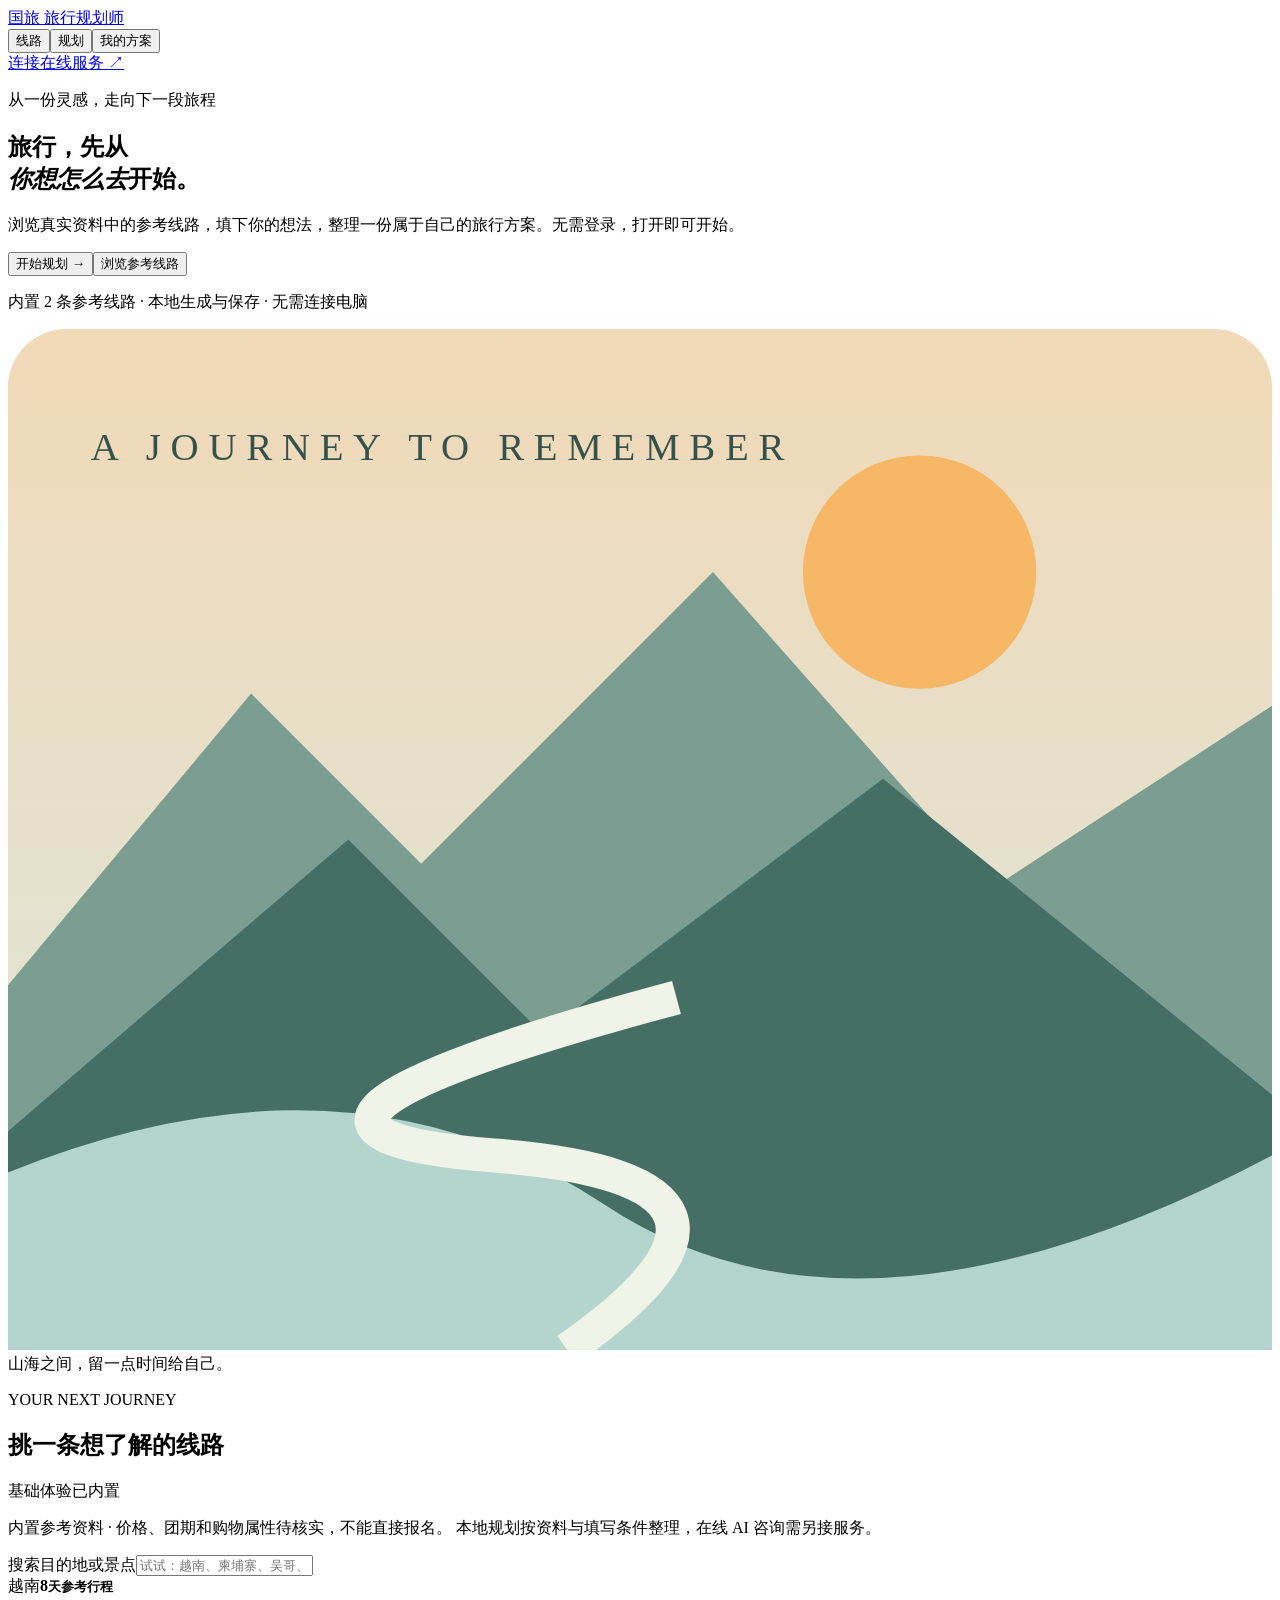
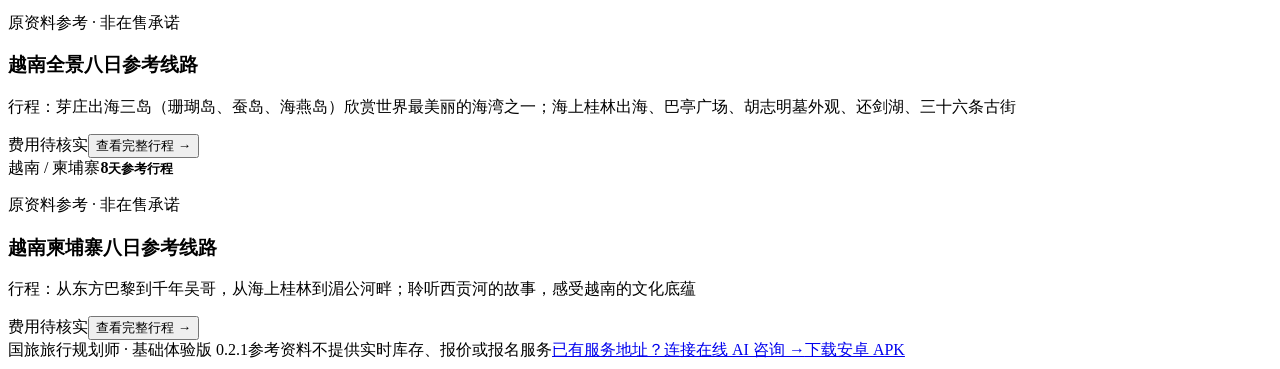
==== index.html @ de66f52e "Fix project-path navigation and offline audio assets" ====
<!DOCTYPE html><html lang="zh-CN"><head><meta charSet="utf-8"/><meta name="viewport" content="width=device-width, initial-scale=1"/><link rel="stylesheet" href="/dalian-travel-planner/_next/static/chunks/3hhszlcsqewkv.css" data-precedence="next"/><link rel="preload" as="script" fetchPriority="low" href="/dalian-travel-planner/_next/static/chunks/0pb__fn2f1yx1.js"/><script src="/dalian-travel-planner/_next/static/chunks/25l_295st-uro.js" async=""></script><script src="/dalian-travel-planner/_next/static/chunks/3af-tak9lnoam.js" async=""></script><script src="/dalian-travel-planner/_next/static/chunks/1zi1m5dd6dpcv.js" async=""></script><script src="/dalian-travel-planner/_next/static/chunks/turbopack-43uljtqnja_cf.js" async=""></script><script src="/dalian-travel-planner/_next/static/chunks/2yw00www3p8ge.js" async=""></script><script src="/dalian-travel-planner/_next/static/chunks/3acz2_0y52exd.js" async=""></script><title>大连国旅 · AI旅行规划师</title><meta name="description" content="按你的需求寻找旅行路线"/><script src="/dalian-travel-planner/_next/static/chunks/0cz1d0mv5g_q7.js" noModule=""></script></head><body><div hidden=""><!--$--><!--/$--></div><div class="lp-shell"><header class="lp-header"><a href="#" class="lp-brand">国旅 <span>旅行规划师</span></a><nav aria-label="主要导航"><button class="active">线路</button><button class="">规划</button><button class="">我的方案</button></nav><a class="lp-connect" href="/dalian-travel-planner/online/">连接在线服务 ↗</a></header><main class="lp-main"><section class="lp-hero"><div><p class="lp-kicker">从一份灵感，走向下一段旅程</p><h1>旅行，先从<br/><em>你想怎么去</em>开始。</h1><p class="lp-intro">浏览真实资料中的参考线路，填下你的想法，整理一份属于自己的旅行方案。无需登录，打开即可开始。</p><div class="lp-actions"><button>开始规划 <span>→</span></button><button class="lp-outline">浏览参考线路</button></div><p class="lp-caption">内置 2 条参考线路 · 本地生成与保存 · 无需连接电脑</p></div><div class="lp-art" aria-hidden="true"><svg viewBox="0 0 520 420"><defs><linearGradient id="sky" x2="0" y2="1"><stop stop-color="#f1d9b7"></stop><stop offset="1" stop-color="#dbe8df"></stop></linearGradient></defs><rect width="520" height="420" rx="24" fill="url(#sky)"></rect><circle cx="375" cy="100" r="48" fill="#f6b767"></circle><path d="M0 270L100 150 170 220 290 100 405 230 520 155V420H0Z" fill="#7b9d92"></path><path d="M0 330L140 210 220 290 360 185 520 315V420H0Z" fill="#456f65"></path><path d="M0 347Q140 290 245 360T520 340V420H0Z" fill="#b4d5cd"></path><path d="M230 420Q330 350 200 340T275 275" fill="none" stroke="#eff3e8" stroke-width="14"></path><text x="34" y="54" fill="#35534c" font-size="16" letter-spacing="4">A JOURNEY TO REMEMBER</text></svg><span class="lp-art-label">山海之间，留一点时间给自己。</span></div></section><section class="lp-workspace" aria-label="旅行工作区"><div class="lp-section-head"><div><p class="lp-kicker">YOUR NEXT JOURNEY</p><h2>挑一条想了解的线路</h2></div><span class="lp-pill">基础体验已内置</span></div><p class="lp-disclosure">内置参考资料 · 价格、团期和购物属性待核实，不能直接报名。<!-- --> 本地规划按资料与填写条件整理，在线 AI 咨询需另接服务。</p><label class="lp-search">搜索目的地或景点<input aria-label="搜索线路" placeholder="试试：越南、柬埔寨、吴哥、芽庄" value=""/></label><div class="lp-grid"><article class="lp-route"><div class="lp-route-cover cover-0"><span>越南</span><strong>8<small>天参考行程</small></strong></div><div class="lp-route-body"><p class="lp-kicker">原资料参考 · 非在售承诺</p><h3>越南全景八日参考线路</h3><p>行程：芽庄出海三岛（珊瑚岛、蚕岛、海燕岛）欣赏世界最美丽的海湾之一；海上桂林出海、巴亭广场、胡志明墓外观、还剑湖、三十六条古街</p><div class="lp-route-bottom"><span>费用待核实</span><button>查看完整行程 →</button></div></div></article><article class="lp-route"><div class="lp-route-cover cover-1"><span>越南 / 柬埔寨</span><strong>8<small>天参考行程</small></strong></div><div class="lp-route-body"><p class="lp-kicker">原资料参考 · 非在售承诺</p><h3>越南柬埔寨八日参考线路</h3><p>行程：从东方巴黎到千年吴哥，从海上桂林到湄公河畔；聆听西贡河的故事，感受越南的文化底蕴</p><div class="lp-route-bottom"><span>费用待核实</span><button>查看完整行程 →</button></div></div></article></div></section><footer class="lp-footer"><span>国旅旅行规划师 · 基础体验版 0.2.1</span><span>参考资料不提供实时库存、报价或报名服务</span><a href="/dalian-travel-planner/online/">已有服务地址？连接在线 AI 咨询 →</a><a href="https://github.com/mg1998ex-crypto/dalian-travel-planner/releases/download/v0.2.1/travel-planner-0.2.1.apk" download="">下载安卓 APK</a></footer></main></div><!--$--><!--/$--><script id="_R_">(globalThis["TURBOPACK"] || (globalThis["TURBOPACK"] = [])).push({"otherChunks":["static/chunks/0pb__fn2f1yx1.js","static/chunks/25l_295st-uro.js","static/chunks/3af-tak9lnoam.js","static/chunks/1zi1m5dd6dpcv.js"],"runtimeModuleIds":[95506]});</script><script src="/dalian-travel-planner/_next/static/chunks/0pb__fn2f1yx1.js" async=""></script><script>(self.__next_f=self.__next_f||[]).push([0])</script><script>self.__next_f.push([1,"1:\"$Sreact.fragment\"\n2:\"/dalian-travel-planner/_next/static/chunks/2yw00www3p8ge.js\"\n3:I[88287,[\"$2\"],\"default\"]\n4:I[74895,[\"$2\"],\"default\"]\n6:I[83380,[\"$2\"],\"ClientPageRoot\"]\n7:\"/dalian-travel-planner/_next/static/chunks/3acz2_0y52exd.js\"\n8:I[85069,[\"$2\",\"$7\"],\"default\"]\nb:I[51858,[\"$2\"],\"OutletBoundary\"]\nc:\"$Sreact.suspense\"\ne:\"ViewportBoundary\"\nf:I[51858,[\"$2\"],\"$e\"]\n11:\"MetadataBoundary\"\n12:I[51858,[\"$2\"],\"$11\"]\n14:I[52576,[\"$2\"],\"default\",1]\n:HL[\"/dalian-travel-planner/_next/static/chunks/3hhszlcsqewkv.css\",\"style\"]\n5:[[\"children\",{\"s\":\"__PAGE__\",\"h\":512,\"d\":{\"r\":[\"$\",\"$1\",\"c\",{\"children\":[[\"$\",\"$L6\",null,{\"Component\":\"$8\",\"serverProvidedParams\":{\"searchParams\":{},\"params\":{},\"promises\":[\"$@9\",\"$@a\"]}}],[[\"$\",\"script\",\"script-0\",{\"src\":\"/dalian-travel-planner/_next/static/chunks/3acz2_0y52exd.js\",\"async\":true,\"nonce\":\"$undefined\"}]],[\"$\",\"$Lb\",null,{\"children\":[\"$\",\"$c\",null,{\"name\":\"Next.MetadataOutlet\",\"children\":\"$@d\"}]}]]}],\"p\":false,\"v\":null}}]]\n0:{\"P\":null,\"c\":[\"\",\"\"],\"q\":\"\",\"i\":false,\"t\":{\"t\":{\"s\":\"\",\"h\":528,\"d\":{\"r\":[\"$\",\"$1\",\"c\",{\"children\":[[[\"$\",\"link\",\"0\",{\"rel\":\"stylesheet\",\"href\":\"/dalian-travel-planner/_next/static/chunks/3hhszlcsqewkv.css\",\"precedence\":\"next\",\"crossOrigin\":\"$undefined\",\"nonce\":\"$undefined\"}],[\"$\",\"script\",\"script-0\",{\"src\":\"/dalian-travel-planner/_next/static/chunks/2yw00www3p8ge.js\",\"async\":true,\"nonce\":\"$undefined\"}]],[\"$\",\"html\",null,{\"lang\":\"zh-CN\",\"children\":[\"$\",\"body\",null,{\"children\":[\"$\",\"$L3\",null,{\"parallelRouterKey\":\"children\",\"error\":\"$undefined\",\"errorStyles\":\"$undefined\",\"errorScripts\":\"$undefined\",\"template\":[\"$\",\"$L4\",null,{}],\"templateStyles\":\"$undefined\",\"templateScripts\":\"$undefined\",\"notFound\":[[[\"$\",\"title\",null,{\"children\":\"404: This page could not be found.\"}],[\"$\",\"div\",null,{\"style\":{\"fontFamily\":\"system-ui,\\\"Segoe UI\\\",Roboto,Helvetica,Arial,sans-serif,\\\"Apple Color Emoji\\\",\\\"Segoe UI Emoji\\\"\",\"height\":\"100vh\",\"textAlign\":\"center\",\"display\":\"flex\",\"flexDirection\":\"column\",\"alignItems\":\"center\",\"justifyContent\":\"center\"},\"children\":[\"$\",\"div\",null,{\"children\":[[\"$\",\"style\",null,{\"dangerouslySetInnerHTML\":{\"__html\":\"body{color:#000;background:#fff;margin:0}.next-error-h1{border-right:1px solid rgba(0,0,0,.3)}@media (prefers-color-scheme:dark){body{color:#fff;background:#000}.next-error-h1{border-right:1px solid rgba(255,255,255,.3)}}\"}}],[\"$\",\"h1\",null,{\"className\":\"next-error-h1\",\"style\":{\"display\":\"inline-block\",\"margin\":\"0 20px 0 0\",\"padding\":\"0 23px 0 0\",\"fontSize\":24,\"fontWeight\":500,\"verticalAlign\":\"top\",\"lineHeight\":\"49px\"},\"children\":404}],[\"$\",\"div\",null,{\"style\":{\"display\":\"inline-block\"},\"children\":[\"$\",\"h2\",null,{\"style\":{\"fontSize\":14,\"fontWeight\":400,\"lineHeight\":\"49px\",\"margin\":0},\"children\":\"This page could not be found.\"}]}]]}]}]],[]],\"forbidden\":\"$undefined\",\"unauthorized\":\"$undefined\"}]}]}]]}],\"p\":false,\"v\":null},\"c\":\"$Q5\"},\"h\":{\"r\":[\"$\",\"$1\",\"h\",{\"children\":[null,[\"$\",\"$Lf\",null,{\"children\":\"$L10\"}],[\"$\",\"$L12\",null,{\"children\":[[\"$\",\"div\",null,{\"hidden\":true,\"children\":[\"$\",\"$c\",null,{\"name\":\"Next.Metadata\",\"children\":\"$L13\"}]}],null]}],null]}],\"p\":false,\"v\":null}},\"m\":\"$undefined\",\"G\":[\"$14\",[[\"$\",\"link\",\"0\",{\"rel\":\"stylesheet\",\"href\":\"/dalian-travel-planner/_next/static/chunks/3hhszlcsqewkv.css\",\"precedence\":\"next\",\"crossOrigin\":\"$undefined\",\"nonce\":\"$undefined\"}]]],\"S\":true,\"r\":\"$undefined\",\"s\":\"$undefined\",\"a\":\"$undefined\",\"l\":\"$undefined\",\"p\":\"$undefined\",\"d\":\"$undefined\",\"b\":\"qwiDA7MpZWvtZX6weRBDE\"}\n9:{}\na:\"$5:0:1:d:r:props:children:0:props:serverProvidedParams:params\"\n10:[[\"$\",\"meta\",\"0\",{\"charSet\":\"utf-8\"}],[\"$\",\"meta\",\"1\",{\"name\":\"viewport\",\"content\":\"width=device-width, initial-scale=1\"}]]\nd:null\n13:[[\"$\",\"title\",\"0\",{\"children\":\"大连国旅 · AI旅行规划师\"}],[\"$\",\"meta\",\"1\",{\"name\":\"description\",\"content\":\"按你的需求寻找旅行路线\"}]]\n"])</script></body></html>
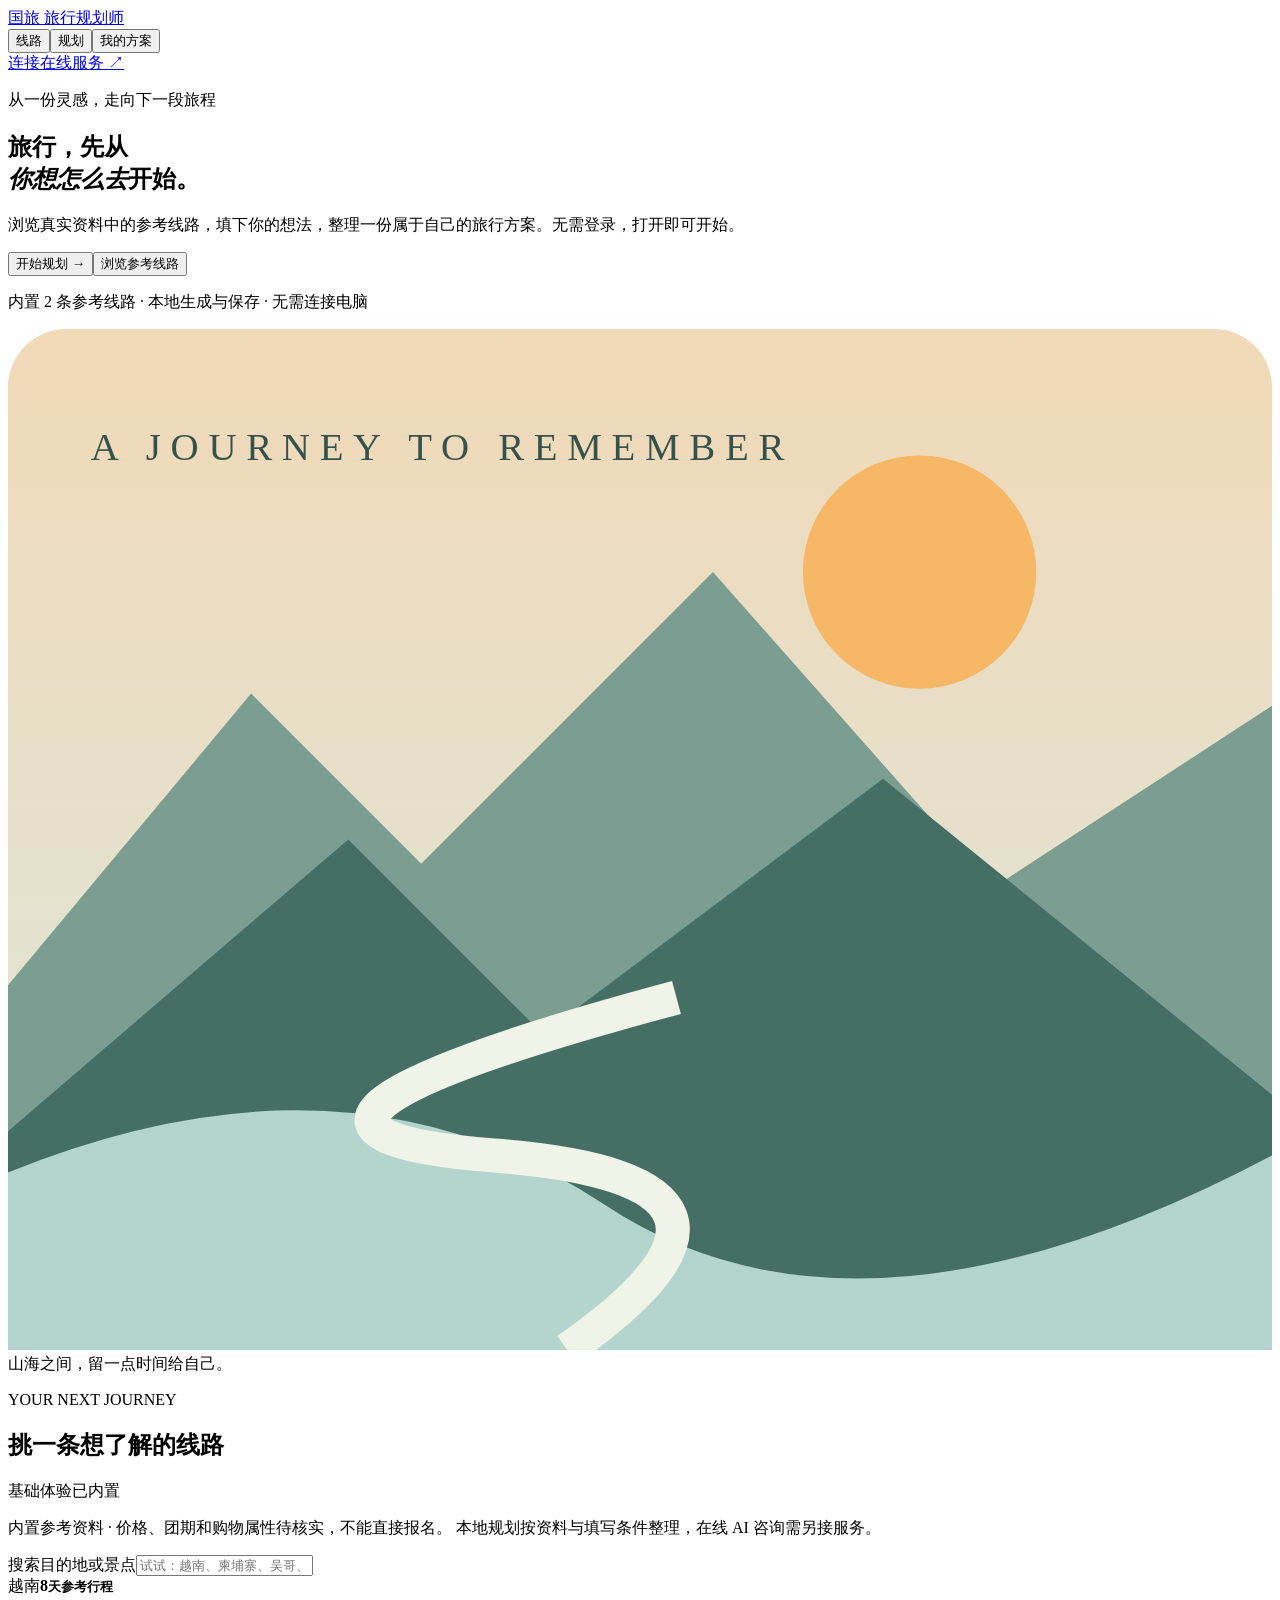
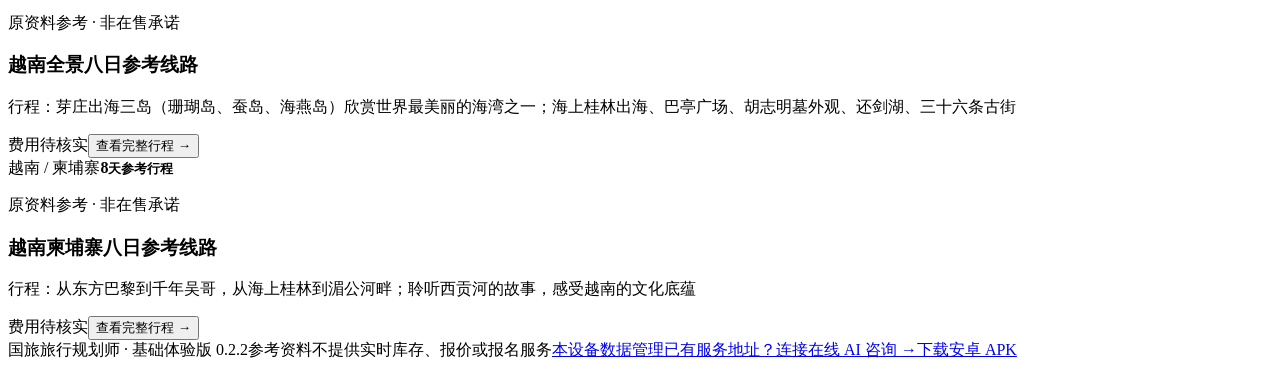
==== commit c367a5c4: "Fix complete local plan counts and scoped data management in 0.2.2" ====
--- a/index.html
+++ b/index.html
@@ -1 +1 @@
-<!DOCTYPE html><html lang="zh-CN"><head><meta charSet="utf-8"/><meta name="viewport" content="width=device-width, initial-scale=1"/><link rel="stylesheet" href="/dalian-travel-planner/_next/static/chunks/3hhszlcsqewkv.css" data-precedence="next"/><link rel="preload" as="script" fetchPriority="low" href="/dalian-travel-planner/_next/static/chunks/0pb__fn2f1yx1.js"/><script src="/dalian-travel-planner/_next/static/chunks/25l_295st-uro.js" async=""></script><script src="/dalian-travel-planner/_next/static/chunks/3af-tak9lnoam.js" async=""></script><script src="/dalian-travel-planner/_next/static/chunks/1zi1m5dd6dpcv.js" async=""></script><script src="/dalian-travel-planner/_next/static/chunks/turbopack-43uljtqnja_cf.js" async=""></script><script src="/dalian-travel-planner/_next/static/chunks/2yw00www3p8ge.js" async=""></script><script src="/dalian-travel-planner/_next/static/chunks/3acz2_0y52exd.js" async=""></script><title>大连国旅 · AI旅行规划师</title><meta name="description" content="按你的需求寻找旅行路线"/><script src="/dalian-travel-planner/_next/static/chunks/0cz1d0mv5g_q7.js" noModule=""></script></head><body><div hidden=""><!--$--><!--/$--></div><div class="lp-shell"><header class="lp-header"><a href="#" class="lp-brand">国旅 <span>旅行规划师</span></a><nav aria-label="主要导航"><button class="active">线路</button><button class="">规划</button><button class="">我的方案</button></nav><a class="lp-connect" href="/dalian-travel-planner/online/">连接在线服务 ↗</a></header><main class="lp-main"><section class="lp-hero"><div><p class="lp-kicker">从一份灵感，走向下一段旅程</p><h1>旅行，先从<br/><em>你想怎么去</em>开始。</h1><p class="lp-intro">浏览真实资料中的参考线路，填下你的想法，整理一份属于自己的旅行方案。无需登录，打开即可开始。</p><div class="lp-actions"><button>开始规划 <span>→</span></button><button class="lp-outline">浏览参考线路</button></div><p class="lp-caption">内置 2 条参考线路 · 本地生成与保存 · 无需连接电脑</p></div><div class="lp-art" aria-hidden="true"><svg viewBox="0 0 520 420"><defs><linearGradient id="sky" x2="0" y2="1"><stop stop-color="#f1d9b7"></stop><stop offset="1" stop-color="#dbe8df"></stop></linearGradient></defs><rect width="520" height="420" rx="24" fill="url(#sky)"></rect><circle cx="375" cy="100" r="48" fill="#f6b767"></circle><path d="M0 270L100 150 170 220 290 100 405 230 520 155V420H0Z" fill="#7b9d92"></path><path d="M0 330L140 210 220 290 360 185 520 315V420H0Z" fill="#456f65"></path><path d="M0 347Q140 290 245 360T520 340V420H0Z" fill="#b4d5cd"></path><path d="M230 420Q330 350 200 340T275 275" fill="none" stroke="#eff3e8" stroke-width="14"></path><text x="34" y="54" fill="#35534c" font-size="16" letter-spacing="4">A JOURNEY TO REMEMBER</text></svg><span class="lp-art-label">山海之间，留一点时间给自己。</span></div></section><section class="lp-workspace" aria-label="旅行工作区"><div class="lp-section-head"><div><p class="lp-kicker">YOUR NEXT JOURNEY</p><h2>挑一条想了解的线路</h2></div><span class="lp-pill">基础体验已内置</span></div><p class="lp-disclosure">内置参考资料 · 价格、团期和购物属性待核实，不能直接报名。<!-- --> 本地规划按资料与填写条件整理，在线 AI 咨询需另接服务。</p><label class="lp-search">搜索目的地或景点<input aria-label="搜索线路" placeholder="试试：越南、柬埔寨、吴哥、芽庄" value=""/></label><div class="lp-grid"><article class="lp-route"><div class="lp-route-cover cover-0"><span>越南</span><strong>8<small>天参考行程</small></strong></div><div class="lp-route-body"><p class="lp-kicker">原资料参考 · 非在售承诺</p><h3>越南全景八日参考线路</h3><p>行程：芽庄出海三岛（珊瑚岛、蚕岛、海燕岛）欣赏世界最美丽的海湾之一；海上桂林出海、巴亭广场、胡志明墓外观、还剑湖、三十六条古街</p><div class="lp-route-bottom"><span>费用待核实</span><button>查看完整行程 →</button></div></div></article><article class="lp-route"><div class="lp-route-cover cover-1"><span>越南 / 柬埔寨</span><strong>8<small>天参考行程</small></strong></div><div class="lp-route-body"><p class="lp-kicker">原资料参考 · 非在售承诺</p><h3>越南柬埔寨八日参考线路</h3><p>行程：从东方巴黎到千年吴哥，从海上桂林到湄公河畔；聆听西贡河的故事，感受越南的文化底蕴</p><div class="lp-route-bottom"><span>费用待核实</span><button>查看完整行程 →</button></div></div></article></div></section><footer class="lp-footer"><span>国旅旅行规划师 · 基础体验版 0.2.1</span><span>参考资料不提供实时库存、报价或报名服务</span><a href="/dalian-travel-planner/online/">已有服务地址？连接在线 AI 咨询 →</a><a href="https://github.com/mg1998ex-crypto/dalian-travel-planner/releases/download/v0.2.1/travel-planner-0.2.1.apk" download="">下载安卓 APK</a></footer></main></div><!--$--><!--/$--><script id="_R_">(globalThis["TURBOPACK"] || (globalThis["TURBOPACK"] = [])).push({"otherChunks":["static/chunks/0pb__fn2f1yx1.js","static/chunks/25l_295st-uro.js","static/chunks/3af-tak9lnoam.js","static/chunks/1zi1m5dd6dpcv.js"],"runtimeModuleIds":[95506]});</script><script src="/dalian-travel-planner/_next/static/chunks/0pb__fn2f1yx1.js" async=""></script><script>(self.__next_f=self.__next_f||[]).push([0])</script><script>self.__next_f.push([1,"1:\"$Sreact.fragment\"\n2:\"/dalian-travel-planner/_next/static/chunks/2yw00www3p8ge.js\"\n3:I[88287,[\"$2\"],\"default\"]\n4:I[74895,[\"$2\"],\"default\"]\n6:I[83380,[\"$2\"],\"ClientPageRoot\"]\n7:\"/dalian-travel-planner/_next/static/chunks/3acz2_0y52exd.js\"\n8:I[85069,[\"$2\",\"$7\"],\"default\"]\nb:I[51858,[\"$2\"],\"OutletBoundary\"]\nc:\"$Sreact.suspense\"\ne:\"ViewportBoundary\"\nf:I[51858,[\"$2\"],\"$e\"]\n11:\"MetadataBoundary\"\n12:I[51858,[\"$2\"],\"$11\"]\n14:I[52576,[\"$2\"],\"default\",1]\n:HL[\"/dalian-travel-planner/_next/static/chunks/3hhszlcsqewkv.css\",\"style\"]\n5:[[\"children\",{\"s\":\"__PAGE__\",\"h\":512,\"d\":{\"r\":[\"$\",\"$1\",\"c\",{\"children\":[[\"$\",\"$L6\",null,{\"Component\":\"$8\",\"serverProvidedParams\":{\"searchParams\":{},\"params\":{},\"promises\":[\"$@9\",\"$@a\"]}}],[[\"$\",\"script\",\"script-0\",{\"src\":\"/dalian-travel-planner/_next/static/chunks/3acz2_0y52exd.js\",\"async\":true,\"nonce\":\"$undefined\"}]],[\"$\",\"$Lb\",null,{\"children\":[\"$\",\"$c\",null,{\"name\":\"Next.MetadataOutlet\",\"children\":\"$@d\"}]}]]}],\"p\":false,\"v\":null}}]]\n0:{\"P\":null,\"c\":[\"\",\"\"],\"q\":\"\",\"i\":false,\"t\":{\"t\":{\"s\":\"\",\"h\":528,\"d\":{\"r\":[\"$\",\"$1\",\"c\",{\"children\":[[[\"$\",\"link\",\"0\",{\"rel\":\"stylesheet\",\"href\":\"/dalian-travel-planner/_next/static/chunks/3hhszlcsqewkv.css\",\"precedence\":\"next\",\"crossOrigin\":\"$undefined\",\"nonce\":\"$undefined\"}],[\"$\",\"script\",\"script-0\",{\"src\":\"/dalian-travel-planner/_next/static/chunks/2yw00www3p8ge.js\",\"async\":true,\"nonce\":\"$undefined\"}]],[\"$\",\"html\",null,{\"lang\":\"zh-CN\",\"children\":[\"$\",\"body\",null,{\"children\":[\"$\",\"$L3\",null,{\"parallelRouterKey\":\"children\",\"error\":\"$undefined\",\"errorStyles\":\"$undefined\",\"errorScripts\":\"$undefined\",\"template\":[\"$\",\"$L4\",null,{}],\"templateStyles\":\"$undefined\",\"templateScripts\":\"$undefined\",\"notFound\":[[[\"$\",\"title\",null,{\"children\":\"404: This page could not be found.\"}],[\"$\",\"div\",null,{\"style\":{\"fontFamily\":\"system-ui,\\\"Segoe UI\\\",Roboto,Helvetica,Arial,sans-serif,\\\"Apple Color Emoji\\\",\\\"Segoe UI Emoji\\\"\",\"height\":\"100vh\",\"textAlign\":\"center\",\"display\":\"flex\",\"flexDirection\":\"column\",\"alignItems\":\"center\",\"justifyContent\":\"center\"},\"children\":[\"$\",\"div\",null,{\"children\":[[\"$\",\"style\",null,{\"dangerouslySetInnerHTML\":{\"__html\":\"body{color:#000;background:#fff;margin:0}.next-error-h1{border-right:1px solid rgba(0,0,0,.3)}@media (prefers-color-scheme:dark){body{color:#fff;background:#000}.next-error-h1{border-right:1px solid rgba(255,255,255,.3)}}\"}}],[\"$\",\"h1\",null,{\"className\":\"next-error-h1\",\"style\":{\"display\":\"inline-block\",\"margin\":\"0 20px 0 0\",\"padding\":\"0 23px 0 0\",\"fontSize\":24,\"fontWeight\":500,\"verticalAlign\":\"top\",\"lineHeight\":\"49px\"},\"children\":404}],[\"$\",\"div\",null,{\"style\":{\"display\":\"inline-block\"},\"children\":[\"$\",\"h2\",null,{\"style\":{\"fontSize\":14,\"fontWeight\":400,\"lineHeight\":\"49px\",\"margin\":0},\"children\":\"This page could not be found.\"}]}]]}]}]],[]],\"forbidden\":\"$undefined\",\"unauthorized\":\"$undefined\"}]}]}]]}],\"p\":false,\"v\":null},\"c\":\"$Q5\"},\"h\":{\"r\":[\"$\",\"$1\",\"h\",{\"children\":[null,[\"$\",\"$Lf\",null,{\"children\":\"$L10\"}],[\"$\",\"$L12\",null,{\"children\":[[\"$\",\"div\",null,{\"hidden\":true,\"children\":[\"$\",\"$c\",null,{\"name\":\"Next.Metadata\",\"children\":\"$L13\"}]}],null]}],null]}],\"p\":false,\"v\":null}},\"m\":\"$undefined\",\"G\":[\"$14\",[[\"$\",\"link\",\"0\",{\"rel\":\"stylesheet\",\"href\":\"/dalian-travel-planner/_next/static/chunks/3hhszlcsqewkv.css\",\"precedence\":\"next\",\"crossOrigin\":\"$undefined\",\"nonce\":\"$undefined\"}]]],\"S\":true,\"r\":\"$undefined\",\"s\":\"$undefined\",\"a\":\"$undefined\",\"l\":\"$undefined\",\"p\":\"$undefined\",\"d\":\"$undefined\",\"b\":\"qwiDA7MpZWvtZX6weRBDE\"}\n9:{}\na:\"$5:0:1:d:r:props:children:0:props:serverProvidedParams:params\"\n10:[[\"$\",\"meta\",\"0\",{\"charSet\":\"utf-8\"}],[\"$\",\"meta\",\"1\",{\"name\":\"viewport\",\"content\":\"width=device-width, initial-scale=1\"}]]\nd:null\n13:[[\"$\",\"title\",\"0\",{\"children\":\"大连国旅 · AI旅行规划师\"}],[\"$\",\"meta\",\"1\",{\"name\":\"description\",\"content\":\"按你的需求寻找旅行路线\"}]]\n"])</script></body></html>+<!DOCTYPE html><html lang="zh-CN"><head><meta charSet="utf-8"/><meta name="viewport" content="width=device-width, initial-scale=1"/><link rel="stylesheet" href="/dalian-travel-planner/_next/static/chunks/3hhszlcsqewkv.css" data-precedence="next"/><link rel="preload" as="script" fetchPriority="low" href="/dalian-travel-planner/_next/static/chunks/0pb__fn2f1yx1.js"/><script src="/dalian-travel-planner/_next/static/chunks/25l_295st-uro.js" async=""></script><script src="/dalian-travel-planner/_next/static/chunks/3af-tak9lnoam.js" async=""></script><script src="/dalian-travel-planner/_next/static/chunks/1zi1m5dd6dpcv.js" async=""></script><script src="/dalian-travel-planner/_next/static/chunks/turbopack-43uljtqnja_cf.js" async=""></script><script src="/dalian-travel-planner/_next/static/chunks/2yw00www3p8ge.js" async=""></script><script src="/dalian-travel-planner/_next/static/chunks/37ugodum8jc2t.js" async=""></script><title>大连国旅 · AI旅行规划师</title><meta name="description" content="按你的需求寻找旅行路线"/><script src="/dalian-travel-planner/_next/static/chunks/0cz1d0mv5g_q7.js" noModule=""></script></head><body><div hidden=""><!--$--><!--/$--></div><div class="lp-shell"><header class="lp-header"><a href="#" class="lp-brand">国旅 <span>旅行规划师</span></a><nav aria-label="主要导航"><button class="active">线路</button><button class="">规划</button><button class="">我的方案</button></nav><a class="lp-connect" href="/dalian-travel-planner/online/">连接在线服务 ↗</a></header><main class="lp-main"><section class="lp-hero"><div><p class="lp-kicker">从一份灵感，走向下一段旅程</p><h1>旅行，先从<br/><em>你想怎么去</em>开始。</h1><p class="lp-intro">浏览真实资料中的参考线路，填下你的想法，整理一份属于自己的旅行方案。无需登录，打开即可开始。</p><div class="lp-actions"><button>开始规划 <span>→</span></button><button class="lp-outline">浏览参考线路</button></div><p class="lp-caption">内置 2 条参考线路 · 本地生成与保存 · 无需连接电脑</p></div><div class="lp-art" aria-hidden="true"><svg viewBox="0 0 520 420"><defs><linearGradient id="sky" x2="0" y2="1"><stop stop-color="#f1d9b7"></stop><stop offset="1" stop-color="#dbe8df"></stop></linearGradient></defs><rect width="520" height="420" rx="24" fill="url(#sky)"></rect><circle cx="375" cy="100" r="48" fill="#f6b767"></circle><path d="M0 270L100 150 170 220 290 100 405 230 520 155V420H0Z" fill="#7b9d92"></path><path d="M0 330L140 210 220 290 360 185 520 315V420H0Z" fill="#456f65"></path><path d="M0 347Q140 290 245 360T520 340V420H0Z" fill="#b4d5cd"></path><path d="M230 420Q330 350 200 340T275 275" fill="none" stroke="#eff3e8" stroke-width="14"></path><text x="34" y="54" fill="#35534c" font-size="16" letter-spacing="4">A JOURNEY TO REMEMBER</text></svg><span class="lp-art-label">山海之间，留一点时间给自己。</span></div></section><section class="lp-workspace" aria-label="旅行工作区"><div class="lp-section-head"><div><p class="lp-kicker">YOUR NEXT JOURNEY</p><h2>挑一条想了解的线路</h2></div><span class="lp-pill">基础体验已内置</span></div><p class="lp-disclosure">内置参考资料 · 价格、团期和购物属性待核实，不能直接报名。<!-- --> 本地规划按资料与填写条件整理，在线 AI 咨询需另接服务。</p><label class="lp-search">搜索目的地或景点<input aria-label="搜索线路" placeholder="试试：越南、柬埔寨、吴哥、芽庄" value=""/></label><div class="lp-grid"><article class="lp-route"><div class="lp-route-cover cover-0"><span>越南</span><strong>8<small>天参考行程</small></strong></div><div class="lp-route-body"><p class="lp-kicker">原资料参考 · 非在售承诺</p><h3>越南全景八日参考线路</h3><p>行程：芽庄出海三岛（珊瑚岛、蚕岛、海燕岛）欣赏世界最美丽的海湾之一；海上桂林出海、巴亭广场、胡志明墓外观、还剑湖、三十六条古街</p><div class="lp-route-bottom"><span>费用待核实</span><button>查看完整行程 →</button></div></div></article><article class="lp-route"><div class="lp-route-cover cover-1"><span>越南 / 柬埔寨</span><strong>8<small>天参考行程</small></strong></div><div class="lp-route-body"><p class="lp-kicker">原资料参考 · 非在售承诺</p><h3>越南柬埔寨八日参考线路</h3><p>行程：从东方巴黎到千年吴哥，从海上桂林到湄公河畔；聆听西贡河的故事，感受越南的文化底蕴</p><div class="lp-route-bottom"><span>费用待核实</span><button>查看完整行程 →</button></div></div></article></div></section><footer class="lp-footer"><span>国旅旅行规划师 · 基础体验版 0.2.2</span><span>参考资料不提供实时库存、报价或报名服务</span><a href="/dalian-travel-planner/data/">本设备数据管理</a><a href="/dalian-travel-planner/online/">已有服务地址？连接在线 AI 咨询 →</a><a href="https://github.com/mg1998ex-crypto/dalian-travel-planner/releases/download/v0.2.2/travel-planner-0.2.2.apk" download="">下载安卓 APK</a></footer></main></div><!--$--><!--/$--><script id="_R_">(globalThis["TURBOPACK"] || (globalThis["TURBOPACK"] = [])).push({"otherChunks":["static/chunks/0pb__fn2f1yx1.js","static/chunks/25l_295st-uro.js","static/chunks/3af-tak9lnoam.js","static/chunks/1zi1m5dd6dpcv.js"],"runtimeModuleIds":[95506]});</script><script src="/dalian-travel-planner/_next/static/chunks/0pb__fn2f1yx1.js" async=""></script><script>(self.__next_f=self.__next_f||[]).push([0])</script><script>self.__next_f.push([1,"1:\"$Sreact.fragment\"\n2:\"/dalian-travel-planner/_next/static/chunks/2yw00www3p8ge.js\"\n3:I[88287,[\"$2\"],\"default\"]\n4:I[74895,[\"$2\"],\"default\"]\n6:I[83380,[\"$2\"],\"ClientPageRoot\"]\n7:\"/dalian-travel-planner/_next/static/chunks/37ugodum8jc2t.js\"\n8:I[85069,[\"$2\",\"$7\"],\"default\"]\nb:I[51858,[\"$2\"],\"OutletBoundary\"]\nc:\"$Sreact.suspense\"\ne:\"ViewportBoundary\"\nf:I[51858,[\"$2\"],\"$e\"]\n11:\"MetadataBoundary\"\n12:I[51858,[\"$2\"],\"$11\"]\n14:I[52576,[\"$2\"],\"default\",1]\n:HL[\"/dalian-travel-planner/_next/static/chunks/3hhszlcsqewkv.css\",\"style\"]\n5:[[\"children\",{\"s\":\"__PAGE__\",\"h\":512,\"d\":{\"r\":[\"$\",\"$1\",\"c\",{\"children\":[[\"$\",\"$L6\",null,{\"Component\":\"$8\",\"serverProvidedParams\":{\"searchParams\":{},\"params\":{},\"promises\":[\"$@9\",\"$@a\"]}}],[[\"$\",\"script\",\"script-0\",{\"src\":\"/dalian-travel-planner/_next/static/chunks/37ugodum8jc2t.js\",\"async\":true,\"nonce\":\"$undefined\"}]],[\"$\",\"$Lb\",null,{\"children\":[\"$\",\"$c\",null,{\"name\":\"Next.MetadataOutlet\",\"children\":\"$@d\"}]}]]}],\"p\":false,\"v\":null}}]]\n0:{\"P\":null,\"c\":[\"\",\"\"],\"q\":\"\",\"i\":false,\"t\":{\"t\":{\"s\":\"\",\"h\":528,\"d\":{\"r\":[\"$\",\"$1\",\"c\",{\"children\":[[[\"$\",\"link\",\"0\",{\"rel\":\"stylesheet\",\"href\":\"/dalian-travel-planner/_next/static/chunks/3hhszlcsqewkv.css\",\"precedence\":\"next\",\"crossOrigin\":\"$undefined\",\"nonce\":\"$undefined\"}],[\"$\",\"script\",\"script-0\",{\"src\":\"/dalian-travel-planner/_next/static/chunks/2yw00www3p8ge.js\",\"async\":true,\"nonce\":\"$undefined\"}]],[\"$\",\"html\",null,{\"lang\":\"zh-CN\",\"children\":[\"$\",\"body\",null,{\"children\":[\"$\",\"$L3\",null,{\"parallelRouterKey\":\"children\",\"error\":\"$undefined\",\"errorStyles\":\"$undefined\",\"errorScripts\":\"$undefined\",\"template\":[\"$\",\"$L4\",null,{}],\"templateStyles\":\"$undefined\",\"templateScripts\":\"$undefined\",\"notFound\":[[[\"$\",\"title\",null,{\"children\":\"404: This page could not be found.\"}],[\"$\",\"div\",null,{\"style\":{\"fontFamily\":\"system-ui,\\\"Segoe UI\\\",Roboto,Helvetica,Arial,sans-serif,\\\"Apple Color Emoji\\\",\\\"Segoe UI Emoji\\\"\",\"height\":\"100vh\",\"textAlign\":\"center\",\"display\":\"flex\",\"flexDirection\":\"column\",\"alignItems\":\"center\",\"justifyContent\":\"center\"},\"children\":[\"$\",\"div\",null,{\"children\":[[\"$\",\"style\",null,{\"dangerouslySetInnerHTML\":{\"__html\":\"body{color:#000;background:#fff;margin:0}.next-error-h1{border-right:1px solid rgba(0,0,0,.3)}@media (prefers-color-scheme:dark){body{color:#fff;background:#000}.next-error-h1{border-right:1px solid rgba(255,255,255,.3)}}\"}}],[\"$\",\"h1\",null,{\"className\":\"next-error-h1\",\"style\":{\"display\":\"inline-block\",\"margin\":\"0 20px 0 0\",\"padding\":\"0 23px 0 0\",\"fontSize\":24,\"fontWeight\":500,\"verticalAlign\":\"top\",\"lineHeight\":\"49px\"},\"children\":404}],[\"$\",\"div\",null,{\"style\":{\"display\":\"inline-block\"},\"children\":[\"$\",\"h2\",null,{\"style\":{\"fontSize\":14,\"fontWeight\":400,\"lineHeight\":\"49px\",\"margin\":0},\"children\":\"This page could not be found.\"}]}]]}]}]],[]],\"forbidden\":\"$undefined\",\"unauthorized\":\"$undefined\"}]}]}]]}],\"p\":false,\"v\":null},\"c\":\"$Q5\"},\"h\":{\"r\":[\"$\",\"$1\",\"h\",{\"children\":[null,[\"$\",\"$Lf\",null,{\"children\":\"$L10\"}],[\"$\",\"$L12\",null,{\"children\":[[\"$\",\"div\",null,{\"hidden\":true,\"children\":[\"$\",\"$c\",null,{\"name\":\"Next.Metadata\",\"children\":\"$L13\"}]}],null]}],null]}],\"p\":false,\"v\":null}},\"m\":\"$undefined\",\"G\":[\"$14\",[[\"$\",\"link\",\"0\",{\"rel\":\"stylesheet\",\"href\":\"/dalian-travel-planner/_next/static/chunks/3hhszlcsqewkv.css\",\"precedence\":\"next\",\"crossOrigin\":\"$undefined\",\"nonce\":\"$undefined\"}]]],\"S\":true,\"r\":\"$undefined\",\"s\":\"$undefined\",\"a\":\"$undefined\",\"l\":\"$undefined\",\"p\":\"$undefined\",\"d\":\"$undefined\",\"b\":\"q65hWIZJ2mf7IBfUNb0qN\"}\n9:{}\na:\"$5:0:1:d:r:props:children:0:props:serverProvidedParams:params\"\n10:[[\"$\",\"meta\",\"0\",{\"charSet\":\"utf-8\"}],[\"$\",\"meta\",\"1\",{\"name\":\"viewport\",\"content\":\"width=device-width, initial-scale=1\"}]]\nd:null\n13:[[\"$\",\"title\",\"0\",{\"children\":\"大连国旅 · AI旅行规划师\"}],[\"$\",\"meta\",\"1\",{\"name\":\"description\",\"content\":\"按你的需求寻找旅行路线\"}]]\n"])</script></body></html>
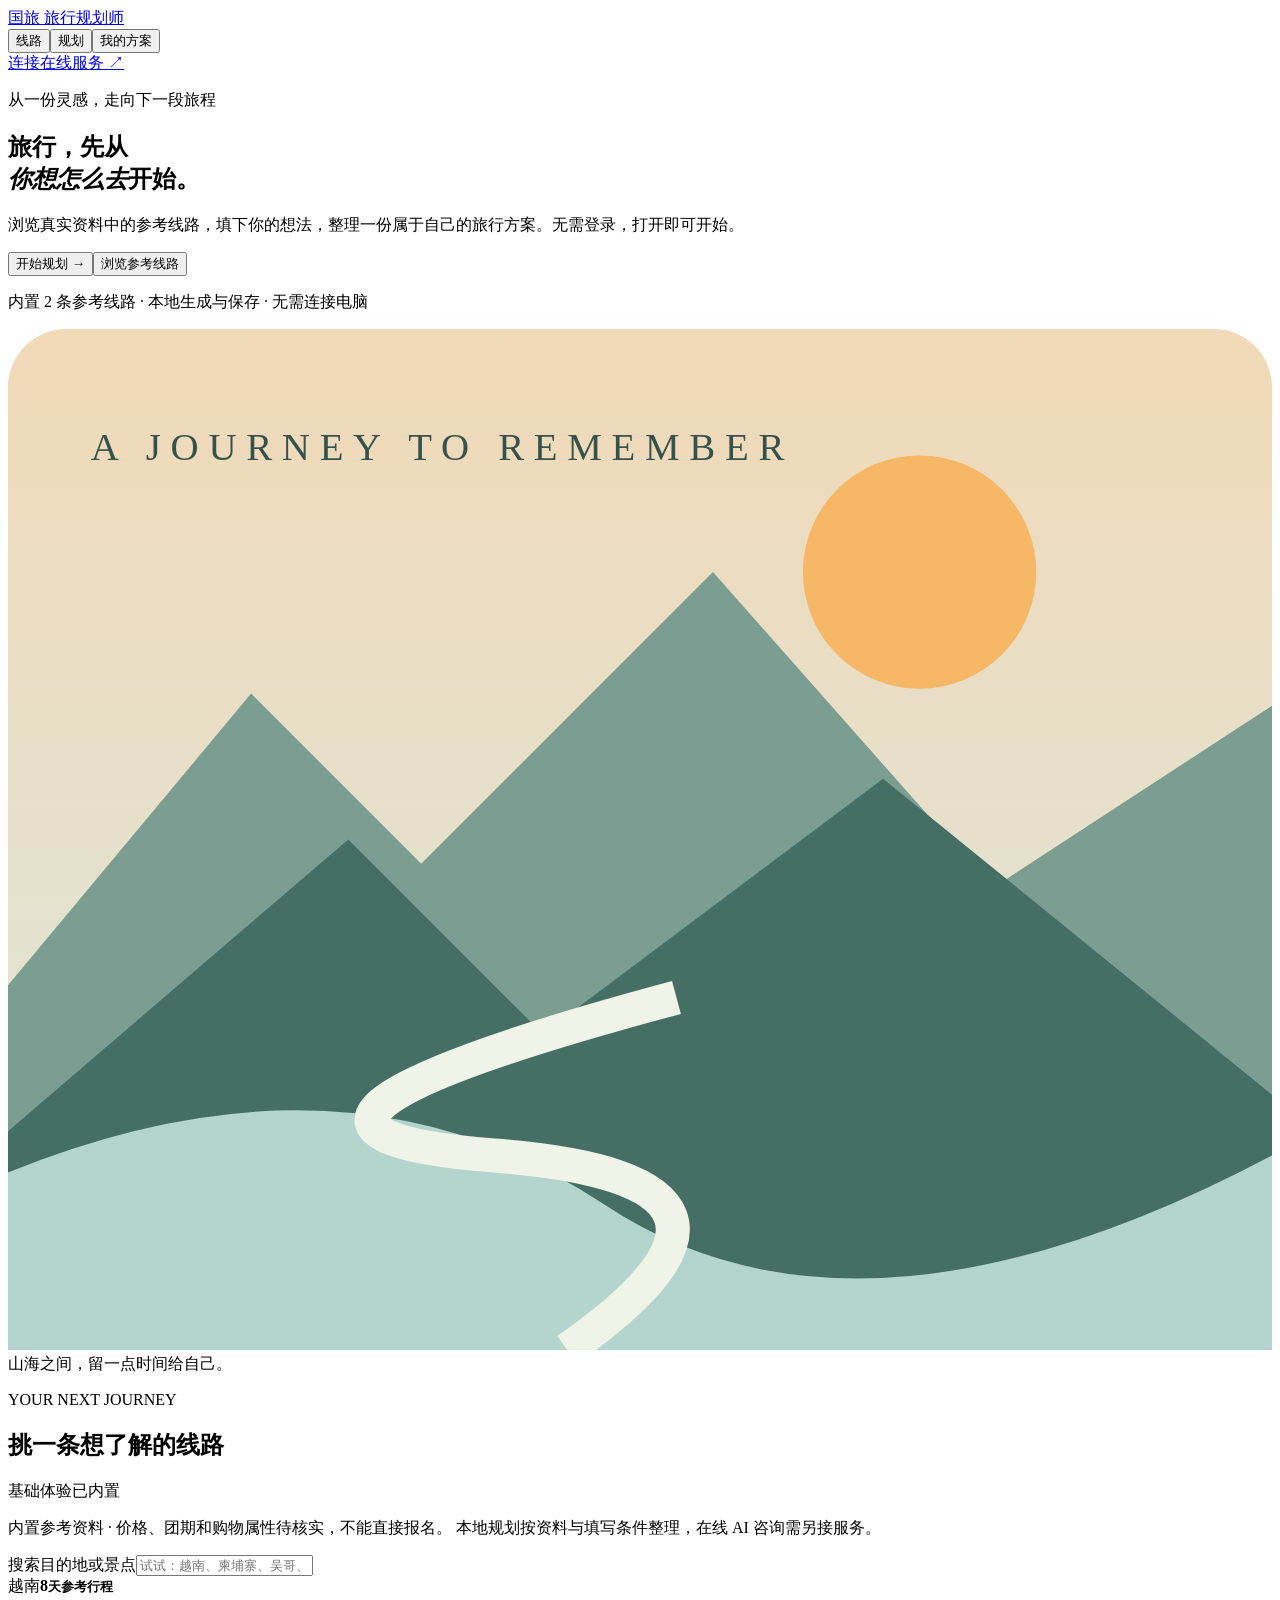
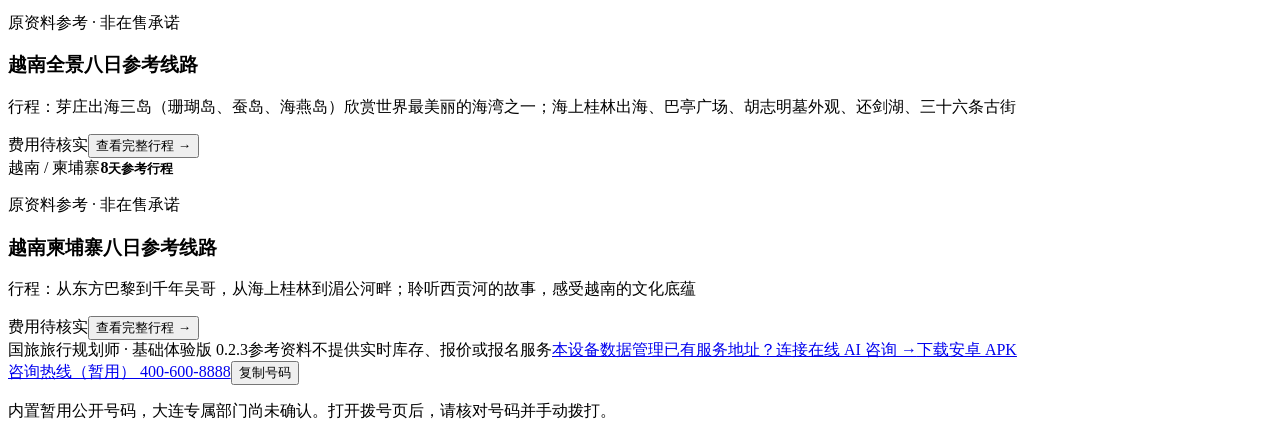
==== commit 593b87e6: "Restore consultation phone on independent basic screens in 0.2.3" ====
--- a/index.html
+++ b/index.html
@@ -1 +1 @@
-<!DOCTYPE html><html lang="zh-CN"><head><meta charSet="utf-8"/><meta name="viewport" content="width=device-width, initial-scale=1"/><link rel="stylesheet" href="/dalian-travel-planner/_next/static/chunks/3hhszlcsqewkv.css" data-precedence="next"/><link rel="preload" as="script" fetchPriority="low" href="/dalian-travel-planner/_next/static/chunks/0pb__fn2f1yx1.js"/><script src="/dalian-travel-planner/_next/static/chunks/25l_295st-uro.js" async=""></script><script src="/dalian-travel-planner/_next/static/chunks/3af-tak9lnoam.js" async=""></script><script src="/dalian-travel-planner/_next/static/chunks/1zi1m5dd6dpcv.js" async=""></script><script src="/dalian-travel-planner/_next/static/chunks/turbopack-43uljtqnja_cf.js" async=""></script><script src="/dalian-travel-planner/_next/static/chunks/2yw00www3p8ge.js" async=""></script><script src="/dalian-travel-planner/_next/static/chunks/37ugodum8jc2t.js" async=""></script><title>大连国旅 · AI旅行规划师</title><meta name="description" content="按你的需求寻找旅行路线"/><script src="/dalian-travel-planner/_next/static/chunks/0cz1d0mv5g_q7.js" noModule=""></script></head><body><div hidden=""><!--$--><!--/$--></div><div class="lp-shell"><header class="lp-header"><a href="#" class="lp-brand">国旅 <span>旅行规划师</span></a><nav aria-label="主要导航"><button class="active">线路</button><button class="">规划</button><button class="">我的方案</button></nav><a class="lp-connect" href="/dalian-travel-planner/online/">连接在线服务 ↗</a></header><main class="lp-main"><section class="lp-hero"><div><p class="lp-kicker">从一份灵感，走向下一段旅程</p><h1>旅行，先从<br/><em>你想怎么去</em>开始。</h1><p class="lp-intro">浏览真实资料中的参考线路，填下你的想法，整理一份属于自己的旅行方案。无需登录，打开即可开始。</p><div class="lp-actions"><button>开始规划 <span>→</span></button><button class="lp-outline">浏览参考线路</button></div><p class="lp-caption">内置 2 条参考线路 · 本地生成与保存 · 无需连接电脑</p></div><div class="lp-art" aria-hidden="true"><svg viewBox="0 0 520 420"><defs><linearGradient id="sky" x2="0" y2="1"><stop stop-color="#f1d9b7"></stop><stop offset="1" stop-color="#dbe8df"></stop></linearGradient></defs><rect width="520" height="420" rx="24" fill="url(#sky)"></rect><circle cx="375" cy="100" r="48" fill="#f6b767"></circle><path d="M0 270L100 150 170 220 290 100 405 230 520 155V420H0Z" fill="#7b9d92"></path><path d="M0 330L140 210 220 290 360 185 520 315V420H0Z" fill="#456f65"></path><path d="M0 347Q140 290 245 360T520 340V420H0Z" fill="#b4d5cd"></path><path d="M230 420Q330 350 200 340T275 275" fill="none" stroke="#eff3e8" stroke-width="14"></path><text x="34" y="54" fill="#35534c" font-size="16" letter-spacing="4">A JOURNEY TO REMEMBER</text></svg><span class="lp-art-label">山海之间，留一点时间给自己。</span></div></section><section class="lp-workspace" aria-label="旅行工作区"><div class="lp-section-head"><div><p class="lp-kicker">YOUR NEXT JOURNEY</p><h2>挑一条想了解的线路</h2></div><span class="lp-pill">基础体验已内置</span></div><p class="lp-disclosure">内置参考资料 · 价格、团期和购物属性待核实，不能直接报名。<!-- --> 本地规划按资料与填写条件整理，在线 AI 咨询需另接服务。</p><label class="lp-search">搜索目的地或景点<input aria-label="搜索线路" placeholder="试试：越南、柬埔寨、吴哥、芽庄" value=""/></label><div class="lp-grid"><article class="lp-route"><div class="lp-route-cover cover-0"><span>越南</span><strong>8<small>天参考行程</small></strong></div><div class="lp-route-body"><p class="lp-kicker">原资料参考 · 非在售承诺</p><h3>越南全景八日参考线路</h3><p>行程：芽庄出海三岛（珊瑚岛、蚕岛、海燕岛）欣赏世界最美丽的海湾之一；海上桂林出海、巴亭广场、胡志明墓外观、还剑湖、三十六条古街</p><div class="lp-route-bottom"><span>费用待核实</span><button>查看完整行程 →</button></div></div></article><article class="lp-route"><div class="lp-route-cover cover-1"><span>越南 / 柬埔寨</span><strong>8<small>天参考行程</small></strong></div><div class="lp-route-body"><p class="lp-kicker">原资料参考 · 非在售承诺</p><h3>越南柬埔寨八日参考线路</h3><p>行程：从东方巴黎到千年吴哥，从海上桂林到湄公河畔；聆听西贡河的故事，感受越南的文化底蕴</p><div class="lp-route-bottom"><span>费用待核实</span><button>查看完整行程 →</button></div></div></article></div></section><footer class="lp-footer"><span>国旅旅行规划师 · 基础体验版 0.2.2</span><span>参考资料不提供实时库存、报价或报名服务</span><a href="/dalian-travel-planner/data/">本设备数据管理</a><a href="/dalian-travel-planner/online/">已有服务地址？连接在线 AI 咨询 →</a><a href="https://github.com/mg1998ex-crypto/dalian-travel-planner/releases/download/v0.2.2/travel-planner-0.2.2.apk" download="">下载安卓 APK</a></footer></main></div><!--$--><!--/$--><script id="_R_">(globalThis["TURBOPACK"] || (globalThis["TURBOPACK"] = [])).push({"otherChunks":["static/chunks/0pb__fn2f1yx1.js","static/chunks/25l_295st-uro.js","static/chunks/3af-tak9lnoam.js","static/chunks/1zi1m5dd6dpcv.js"],"runtimeModuleIds":[95506]});</script><script src="/dalian-travel-planner/_next/static/chunks/0pb__fn2f1yx1.js" async=""></script><script>(self.__next_f=self.__next_f||[]).push([0])</script><script>self.__next_f.push([1,"1:\"$Sreact.fragment\"\n2:\"/dalian-travel-planner/_next/static/chunks/2yw00www3p8ge.js\"\n3:I[88287,[\"$2\"],\"default\"]\n4:I[74895,[\"$2\"],\"default\"]\n6:I[83380,[\"$2\"],\"ClientPageRoot\"]\n7:\"/dalian-travel-planner/_next/static/chunks/37ugodum8jc2t.js\"\n8:I[85069,[\"$2\",\"$7\"],\"default\"]\nb:I[51858,[\"$2\"],\"OutletBoundary\"]\nc:\"$Sreact.suspense\"\ne:\"ViewportBoundary\"\nf:I[51858,[\"$2\"],\"$e\"]\n11:\"MetadataBoundary\"\n12:I[51858,[\"$2\"],\"$11\"]\n14:I[52576,[\"$2\"],\"default\",1]\n:HL[\"/dalian-travel-planner/_next/static/chunks/3hhszlcsqewkv.css\",\"style\"]\n5:[[\"children\",{\"s\":\"__PAGE__\",\"h\":512,\"d\":{\"r\":[\"$\",\"$1\",\"c\",{\"children\":[[\"$\",\"$L6\",null,{\"Component\":\"$8\",\"serverProvidedParams\":{\"searchParams\":{},\"params\":{},\"promises\":[\"$@9\",\"$@a\"]}}],[[\"$\",\"script\",\"script-0\",{\"src\":\"/dalian-travel-planner/_next/static/chunks/37ugodum8jc2t.js\",\"async\":true,\"nonce\":\"$undefined\"}]],[\"$\",\"$Lb\",null,{\"children\":[\"$\",\"$c\",null,{\"name\":\"Next.MetadataOutlet\",\"children\":\"$@d\"}]}]]}],\"p\":false,\"v\":null}}]]\n0:{\"P\":null,\"c\":[\"\",\"\"],\"q\":\"\",\"i\":false,\"t\":{\"t\":{\"s\":\"\",\"h\":528,\"d\":{\"r\":[\"$\",\"$1\",\"c\",{\"children\":[[[\"$\",\"link\",\"0\",{\"rel\":\"stylesheet\",\"href\":\"/dalian-travel-planner/_next/static/chunks/3hhszlcsqewkv.css\",\"precedence\":\"next\",\"crossOrigin\":\"$undefined\",\"nonce\":\"$undefined\"}],[\"$\",\"script\",\"script-0\",{\"src\":\"/dalian-travel-planner/_next/static/chunks/2yw00www3p8ge.js\",\"async\":true,\"nonce\":\"$undefined\"}]],[\"$\",\"html\",null,{\"lang\":\"zh-CN\",\"children\":[\"$\",\"body\",null,{\"children\":[\"$\",\"$L3\",null,{\"parallelRouterKey\":\"children\",\"error\":\"$undefined\",\"errorStyles\":\"$undefined\",\"errorScripts\":\"$undefined\",\"template\":[\"$\",\"$L4\",null,{}],\"templateStyles\":\"$undefined\",\"templateScripts\":\"$undefined\",\"notFound\":[[[\"$\",\"title\",null,{\"children\":\"404: This page could not be found.\"}],[\"$\",\"div\",null,{\"style\":{\"fontFamily\":\"system-ui,\\\"Segoe UI\\\",Roboto,Helvetica,Arial,sans-serif,\\\"Apple Color Emoji\\\",\\\"Segoe UI Emoji\\\"\",\"height\":\"100vh\",\"textAlign\":\"center\",\"display\":\"flex\",\"flexDirection\":\"column\",\"alignItems\":\"center\",\"justifyContent\":\"center\"},\"children\":[\"$\",\"div\",null,{\"children\":[[\"$\",\"style\",null,{\"dangerouslySetInnerHTML\":{\"__html\":\"body{color:#000;background:#fff;margin:0}.next-error-h1{border-right:1px solid rgba(0,0,0,.3)}@media (prefers-color-scheme:dark){body{color:#fff;background:#000}.next-error-h1{border-right:1px solid rgba(255,255,255,.3)}}\"}}],[\"$\",\"h1\",null,{\"className\":\"next-error-h1\",\"style\":{\"display\":\"inline-block\",\"margin\":\"0 20px 0 0\",\"padding\":\"0 23px 0 0\",\"fontSize\":24,\"fontWeight\":500,\"verticalAlign\":\"top\",\"lineHeight\":\"49px\"},\"children\":404}],[\"$\",\"div\",null,{\"style\":{\"display\":\"inline-block\"},\"children\":[\"$\",\"h2\",null,{\"style\":{\"fontSize\":14,\"fontWeight\":400,\"lineHeight\":\"49px\",\"margin\":0},\"children\":\"This page could not be found.\"}]}]]}]}]],[]],\"forbidden\":\"$undefined\",\"unauthorized\":\"$undefined\"}]}]}]]}],\"p\":false,\"v\":null},\"c\":\"$Q5\"},\"h\":{\"r\":[\"$\",\"$1\",\"h\",{\"children\":[null,[\"$\",\"$Lf\",null,{\"children\":\"$L10\"}],[\"$\",\"$L12\",null,{\"children\":[[\"$\",\"div\",null,{\"hidden\":true,\"children\":[\"$\",\"$c\",null,{\"name\":\"Next.Metadata\",\"children\":\"$L13\"}]}],null]}],null]}],\"p\":false,\"v\":null}},\"m\":\"$undefined\",\"G\":[\"$14\",[[\"$\",\"link\",\"0\",{\"rel\":\"stylesheet\",\"href\":\"/dalian-travel-planner/_next/static/chunks/3hhszlcsqewkv.css\",\"precedence\":\"next\",\"crossOrigin\":\"$undefined\",\"nonce\":\"$undefined\"}]]],\"S\":true,\"r\":\"$undefined\",\"s\":\"$undefined\",\"a\":\"$undefined\",\"l\":\"$undefined\",\"p\":\"$undefined\",\"d\":\"$undefined\",\"b\":\"q65hWIZJ2mf7IBfUNb0qN\"}\n9:{}\na:\"$5:0:1:d:r:props:children:0:props:serverProvidedParams:params\"\n10:[[\"$\",\"meta\",\"0\",{\"charSet\":\"utf-8\"}],[\"$\",\"meta\",\"1\",{\"name\":\"viewport\",\"content\":\"width=device-width, initial-scale=1\"}]]\nd:null\n13:[[\"$\",\"title\",\"0\",{\"children\":\"大连国旅 · AI旅行规划师\"}],[\"$\",\"meta\",\"1\",{\"name\":\"description\",\"content\":\"按你的需求寻找旅行路线\"}]]\n"])</script></body></html>+<!DOCTYPE html><html lang="zh-CN"><head><meta charSet="utf-8"/><meta name="viewport" content="width=device-width, initial-scale=1"/><link rel="stylesheet" href="/dalian-travel-planner/_next/static/chunks/01auo93cl4nj4.css" data-precedence="next"/><link rel="preload" as="script" fetchPriority="low" href="/dalian-travel-planner/_next/static/chunks/0pb__fn2f1yx1.js"/><script src="/dalian-travel-planner/_next/static/chunks/25l_295st-uro.js" async=""></script><script src="/dalian-travel-planner/_next/static/chunks/3af-tak9lnoam.js" async=""></script><script src="/dalian-travel-planner/_next/static/chunks/1zi1m5dd6dpcv.js" async=""></script><script src="/dalian-travel-planner/_next/static/chunks/turbopack-43uljtqnja_cf.js" async=""></script><script src="/dalian-travel-planner/_next/static/chunks/2yw00www3p8ge.js" async=""></script><script src="/dalian-travel-planner/_next/static/chunks/3-v__vnl5xo_u.js" async=""></script><title>大连国旅 · AI旅行规划师</title><meta name="description" content="按你的需求寻找旅行路线"/><script src="/dalian-travel-planner/_next/static/chunks/0cz1d0mv5g_q7.js" noModule=""></script></head><body><div hidden=""><!--$--><!--/$--></div><div class="lp-shell lp-with-phone"><header class="lp-header"><a href="#" class="lp-brand">国旅 <span>旅行规划师</span></a><nav aria-label="主要导航"><button class="active">线路</button><button class="">规划</button><button class="">我的方案</button></nav><a class="lp-connect" href="/dalian-travel-planner/online/">连接在线服务 ↗</a></header><main class="lp-main"><section class="lp-hero"><div><p class="lp-kicker">从一份灵感，走向下一段旅程</p><h1>旅行，先从<br/><em>你想怎么去</em>开始。</h1><p class="lp-intro">浏览真实资料中的参考线路，填下你的想法，整理一份属于自己的旅行方案。无需登录，打开即可开始。</p><div class="lp-actions"><button>开始规划 <span>→</span></button><button class="lp-outline">浏览参考线路</button></div><p class="lp-caption">内置 2 条参考线路 · 本地生成与保存 · 无需连接电脑</p></div><div class="lp-art" aria-hidden="true"><svg viewBox="0 0 520 420"><defs><linearGradient id="sky" x2="0" y2="1"><stop stop-color="#f1d9b7"></stop><stop offset="1" stop-color="#dbe8df"></stop></linearGradient></defs><rect width="520" height="420" rx="24" fill="url(#sky)"></rect><circle cx="375" cy="100" r="48" fill="#f6b767"></circle><path d="M0 270L100 150 170 220 290 100 405 230 520 155V420H0Z" fill="#7b9d92"></path><path d="M0 330L140 210 220 290 360 185 520 315V420H0Z" fill="#456f65"></path><path d="M0 347Q140 290 245 360T520 340V420H0Z" fill="#b4d5cd"></path><path d="M230 420Q330 350 200 340T275 275" fill="none" stroke="#eff3e8" stroke-width="14"></path><text x="34" y="54" fill="#35534c" font-size="16" letter-spacing="4">A JOURNEY TO REMEMBER</text></svg><span class="lp-art-label">山海之间，留一点时间给自己。</span></div></section><section class="lp-workspace" aria-label="旅行工作区"><div class="lp-section-head"><div><p class="lp-kicker">YOUR NEXT JOURNEY</p><h2>挑一条想了解的线路</h2></div><span class="lp-pill">基础体验已内置</span></div><p class="lp-disclosure">内置参考资料 · 价格、团期和购物属性待核实，不能直接报名。<!-- --> 本地规划按资料与填写条件整理，在线 AI 咨询需另接服务。</p><label class="lp-search">搜索目的地或景点<input aria-label="搜索线路" placeholder="试试：越南、柬埔寨、吴哥、芽庄" value=""/></label><div class="lp-grid"><article class="lp-route"><div class="lp-route-cover cover-0"><span>越南</span><strong>8<small>天参考行程</small></strong></div><div class="lp-route-body"><p class="lp-kicker">原资料参考 · 非在售承诺</p><h3>越南全景八日参考线路</h3><p>行程：芽庄出海三岛（珊瑚岛、蚕岛、海燕岛）欣赏世界最美丽的海湾之一；海上桂林出海、巴亭广场、胡志明墓外观、还剑湖、三十六条古街</p><div class="lp-route-bottom"><span>费用待核实</span><button>查看完整行程 →</button></div></div></article><article class="lp-route"><div class="lp-route-cover cover-1"><span>越南 / 柬埔寨</span><strong>8<small>天参考行程</small></strong></div><div class="lp-route-body"><p class="lp-kicker">原资料参考 · 非在售承诺</p><h3>越南柬埔寨八日参考线路</h3><p>行程：从东方巴黎到千年吴哥，从海上桂林到湄公河畔；聆听西贡河的故事，感受越南的文化底蕴</p><div class="lp-route-bottom"><span>费用待核实</span><button>查看完整行程 →</button></div></div></article></div></section><footer class="lp-footer"><span>国旅旅行规划师 · 基础体验版 0.2.3</span><span>参考资料不提供实时库存、报价或报名服务</span><a href="/dalian-travel-planner/data/">本设备数据管理</a><a href="/dalian-travel-planner/online/">已有服务地址？连接在线 AI 咨询 →</a><a href="https://github.com/mg1998ex-crypto/dalian-travel-planner/releases/download/v0.2.3/travel-planner-0.2.3.apk" download="">下载安卓 APK</a></footer></main><aside aria-label="电话咨询" class="contact-bar"><div class="contact-inner"><a class="button" href="tel:4006008888">咨询热线（暂用）<!-- --> <!-- -->400-600-8888</a><button class="secondary">复制号码</button><p>内置暂用公开号码，大连专属部门尚未确认。打开拨号页后，请核对号码并手动拨打。</p></div></aside></div><!--$--><!--/$--><script id="_R_">(globalThis["TURBOPACK"] || (globalThis["TURBOPACK"] = [])).push({"otherChunks":["static/chunks/0pb__fn2f1yx1.js","static/chunks/25l_295st-uro.js","static/chunks/3af-tak9lnoam.js","static/chunks/1zi1m5dd6dpcv.js"],"runtimeModuleIds":[95506]});</script><script src="/dalian-travel-planner/_next/static/chunks/0pb__fn2f1yx1.js" async=""></script><script>(self.__next_f=self.__next_f||[]).push([0])</script><script>self.__next_f.push([1,"1:\"$Sreact.fragment\"\n2:\"/dalian-travel-planner/_next/static/chunks/2yw00www3p8ge.js\"\n3:I[88287,[\"$2\"],\"default\"]\n4:I[74895,[\"$2\"],\"default\"]\n6:I[83380,[\"$2\"],\"ClientPageRoot\"]\n7:\"/dalian-travel-planner/_next/static/chunks/3-v__vnl5xo_u.js\"\n8:I[85069,[\"$2\",\"$7\"],\"default\"]\nb:I[51858,[\"$2\"],\"OutletBoundary\"]\nc:\"$Sreact.suspense\"\ne:\"ViewportBoundary\"\nf:I[51858,[\"$2\"],\"$e\"]\n11:\"MetadataBoundary\"\n12:I[51858,[\"$2\"],\"$11\"]\n14:I[52576,[\"$2\"],\"default\",1]\n:HL[\"/dalian-travel-planner/_next/static/chunks/01auo93cl4nj4.css\",\"style\"]\n5:[[\"children\",{\"s\":\"__PAGE__\",\"h\":512,\"d\":{\"r\":[\"$\",\"$1\",\"c\",{\"children\":[[\"$\",\"$L6\",null,{\"Component\":\"$8\",\"serverProvidedParams\":{\"searchParams\":{},\"params\":{},\"promises\":[\"$@9\",\"$@a\"]}}],[[\"$\",\"script\",\"script-0\",{\"src\":\"/dalian-travel-planner/_next/static/chunks/3-v__vnl5xo_u.js\",\"async\":true,\"nonce\":\"$undefined\"}]],[\"$\",\"$Lb\",null,{\"children\":[\"$\",\"$c\",null,{\"name\":\"Next.MetadataOutlet\",\"children\":\"$@d\"}]}]]}],\"p\":false,\"v\":null}}]]\n0:{\"P\":null,\"c\":[\"\",\"\"],\"q\":\"\",\"i\":false,\"t\":{\"t\":{\"s\":\"\",\"h\":528,\"d\":{\"r\":[\"$\",\"$1\",\"c\",{\"children\":[[[\"$\",\"link\",\"0\",{\"rel\":\"stylesheet\",\"href\":\"/dalian-travel-planner/_next/static/chunks/01auo93cl4nj4.css\",\"precedence\":\"next\",\"crossOrigin\":\"$undefined\",\"nonce\":\"$undefined\"}],[\"$\",\"script\",\"script-0\",{\"src\":\"/dalian-travel-planner/_next/static/chunks/2yw00www3p8ge.js\",\"async\":true,\"nonce\":\"$undefined\"}]],[\"$\",\"html\",null,{\"lang\":\"zh-CN\",\"children\":[\"$\",\"body\",null,{\"children\":[\"$\",\"$L3\",null,{\"parallelRouterKey\":\"children\",\"error\":\"$undefined\",\"errorStyles\":\"$undefined\",\"errorScripts\":\"$undefined\",\"template\":[\"$\",\"$L4\",null,{}],\"templateStyles\":\"$undefined\",\"templateScripts\":\"$undefined\",\"notFound\":[[[\"$\",\"title\",null,{\"children\":\"404: This page could not be found.\"}],[\"$\",\"div\",null,{\"style\":{\"fontFamily\":\"system-ui,\\\"Segoe UI\\\",Roboto,Helvetica,Arial,sans-serif,\\\"Apple Color Emoji\\\",\\\"Segoe UI Emoji\\\"\",\"height\":\"100vh\",\"textAlign\":\"center\",\"display\":\"flex\",\"flexDirection\":\"column\",\"alignItems\":\"center\",\"justifyContent\":\"center\"},\"children\":[\"$\",\"div\",null,{\"children\":[[\"$\",\"style\",null,{\"dangerouslySetInnerHTML\":{\"__html\":\"body{color:#000;background:#fff;margin:0}.next-error-h1{border-right:1px solid rgba(0,0,0,.3)}@media (prefers-color-scheme:dark){body{color:#fff;background:#000}.next-error-h1{border-right:1px solid rgba(255,255,255,.3)}}\"}}],[\"$\",\"h1\",null,{\"className\":\"next-error-h1\",\"style\":{\"display\":\"inline-block\",\"margin\":\"0 20px 0 0\",\"padding\":\"0 23px 0 0\",\"fontSize\":24,\"fontWeight\":500,\"verticalAlign\":\"top\",\"lineHeight\":\"49px\"},\"children\":404}],[\"$\",\"div\",null,{\"style\":{\"display\":\"inline-block\"},\"children\":[\"$\",\"h2\",null,{\"style\":{\"fontSize\":14,\"fontWeight\":400,\"lineHeight\":\"49px\",\"margin\":0},\"children\":\"This page could not be found.\"}]}]]}]}]],[]],\"forbidden\":\"$undefined\",\"unauthorized\":\"$undefined\"}]}]}]]}],\"p\":false,\"v\":null},\"c\":\"$Q5\"},\"h\":{\"r\":[\"$\",\"$1\",\"h\",{\"children\":[null,[\"$\",\"$Lf\",null,{\"children\":\"$L10\"}],[\"$\",\"$L12\",null,{\"children\":[[\"$\",\"div\",null,{\"hidden\":true,\"children\":[\"$\",\"$c\",null,{\"name\":\"Next.Metadata\",\"children\":\"$L13\"}]}],null]}],null]}],\"p\":false,\"v\":null}},\"m\":\"$undefined\",\"G\":[\"$14\",[[\"$\",\"link\",\"0\",{\"rel\":\"stylesheet\",\"href\":\"/dalian-travel-planner/_next/static/chunks/01auo93cl4nj4.css\",\"precedence\":\"next\",\"crossOrigin\":\"$undefined\",\"nonce\":\"$undefined\"}]]],\"S\":true,\"r\":\"$undefined\",\"s\":\"$undefined\",\"a\":\"$undefined\",\"l\":\"$undefined\",\"p\":\"$undefined\",\"d\":\"$undefined\",\"b\":\"nEpJ08toqzzKN3FCacSeH\"}\n9:{}\na:\"$5:0:1:d:r:props:children:0:props:serverProvidedParams:params\"\n10:[[\"$\",\"meta\",\"0\",{\"charSet\":\"utf-8\"}],[\"$\",\"meta\",\"1\",{\"name\":\"viewport\",\"content\":\"width=device-width, initial-scale=1\"}]]\nd:null\n13:[[\"$\",\"title\",\"0\",{\"children\":\"大连国旅 · AI旅行规划师\"}],[\"$\",\"meta\",\"1\",{\"name\":\"description\",\"content\":\"按你的需求寻找旅行路线\"}]]\n"])</script></body></html>
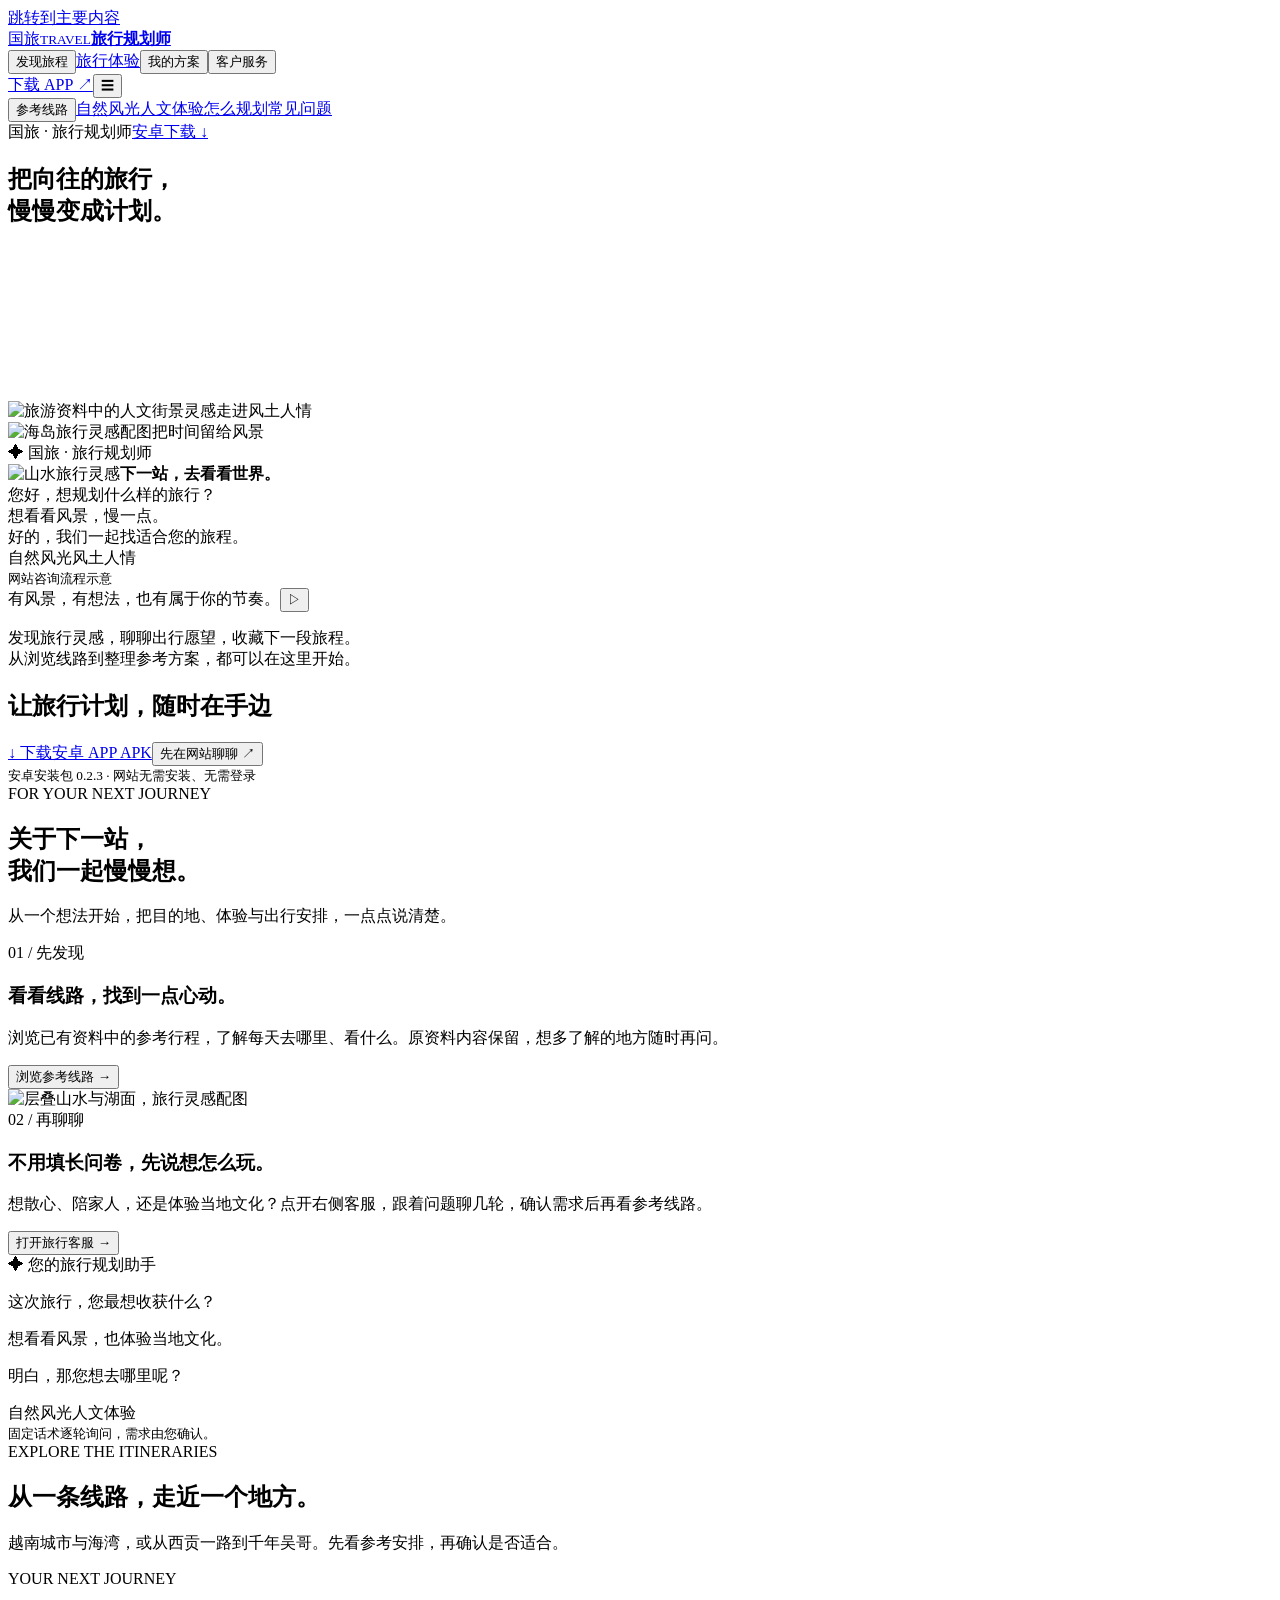
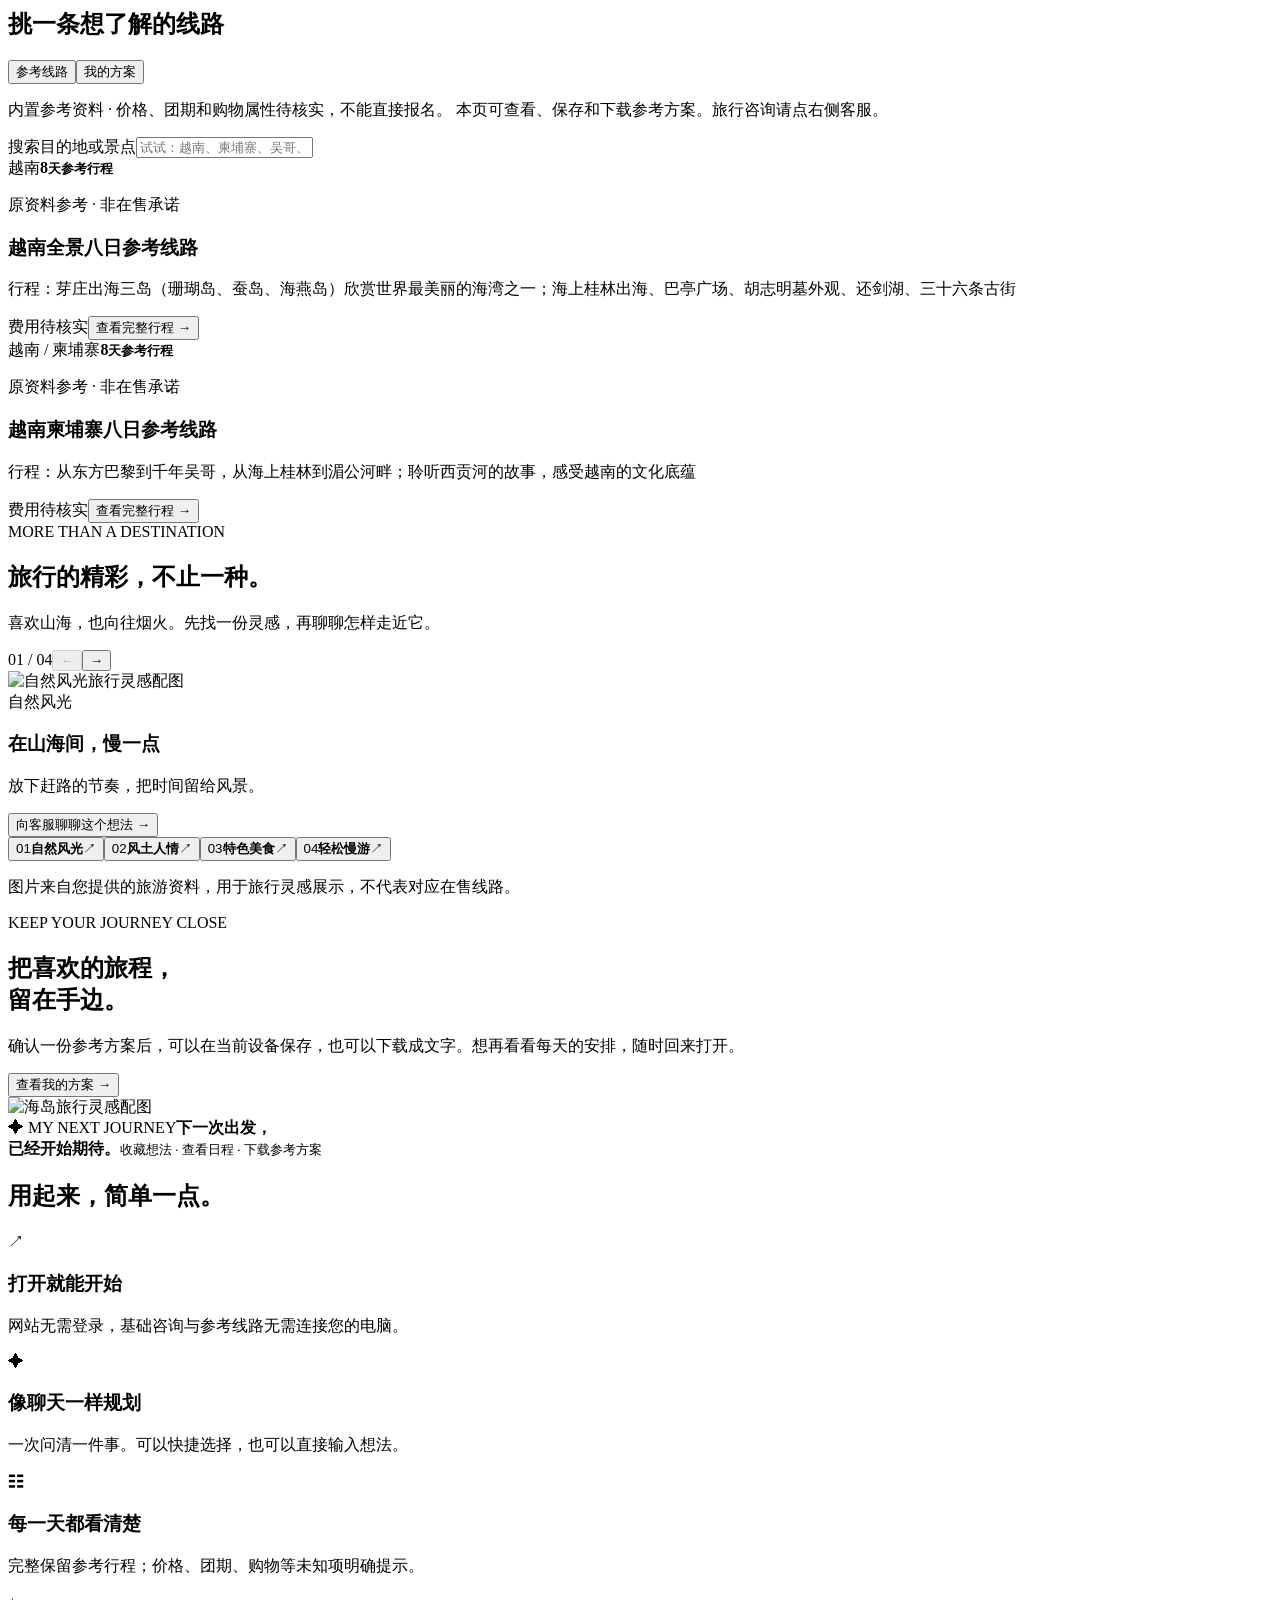
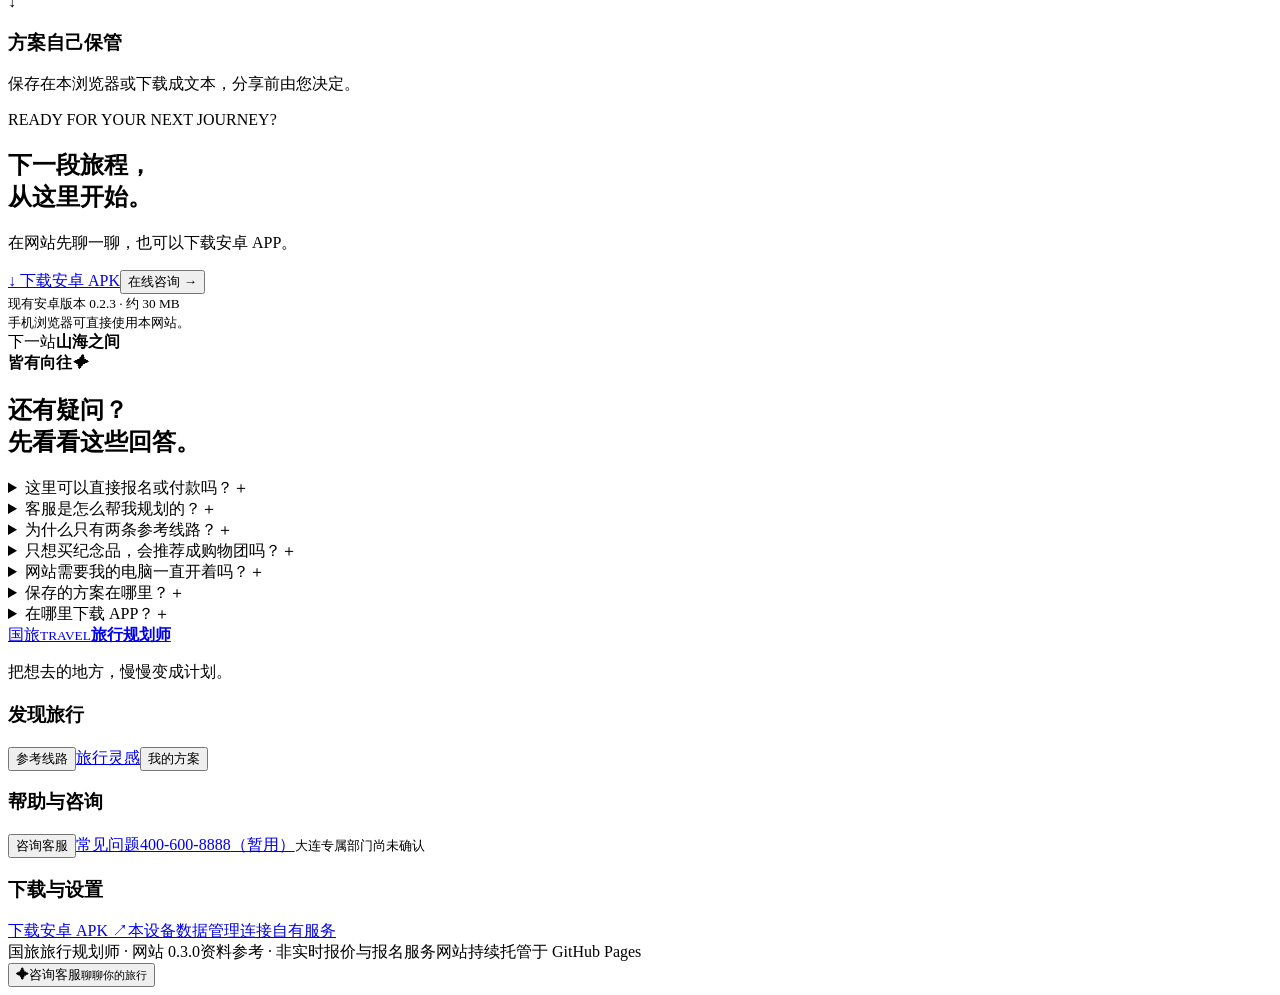
==== commit aa8bb39c: "Deliver travel website with MyJio-style presentation and floating scripted concierge" ====
--- a/index.html
+++ b/index.html
@@ -1 +1 @@
-<!DOCTYPE html><html lang="zh-CN"><head><meta charSet="utf-8"/><meta name="viewport" content="width=device-width, initial-scale=1"/><link rel="stylesheet" href="/dalian-travel-planner/_next/static/chunks/01auo93cl4nj4.css" data-precedence="next"/><link rel="preload" as="script" fetchPriority="low" href="/dalian-travel-planner/_next/static/chunks/0pb__fn2f1yx1.js"/><script src="/dalian-travel-planner/_next/static/chunks/25l_295st-uro.js" async=""></script><script src="/dalian-travel-planner/_next/static/chunks/3af-tak9lnoam.js" async=""></script><script src="/dalian-travel-planner/_next/static/chunks/1zi1m5dd6dpcv.js" async=""></script><script src="/dalian-travel-planner/_next/static/chunks/turbopack-43uljtqnja_cf.js" async=""></script><script src="/dalian-travel-planner/_next/static/chunks/2yw00www3p8ge.js" async=""></script><script src="/dalian-travel-planner/_next/static/chunks/3-v__vnl5xo_u.js" async=""></script><title>大连国旅 · AI旅行规划师</title><meta name="description" content="按你的需求寻找旅行路线"/><script src="/dalian-travel-planner/_next/static/chunks/0cz1d0mv5g_q7.js" noModule=""></script></head><body><div hidden=""><!--$--><!--/$--></div><div class="lp-shell lp-with-phone"><header class="lp-header"><a href="#" class="lp-brand">国旅 <span>旅行规划师</span></a><nav aria-label="主要导航"><button class="active">线路</button><button class="">规划</button><button class="">我的方案</button></nav><a class="lp-connect" href="/dalian-travel-planner/online/">连接在线服务 ↗</a></header><main class="lp-main"><section class="lp-hero"><div><p class="lp-kicker">从一份灵感，走向下一段旅程</p><h1>旅行，先从<br/><em>你想怎么去</em>开始。</h1><p class="lp-intro">浏览真实资料中的参考线路，填下你的想法，整理一份属于自己的旅行方案。无需登录，打开即可开始。</p><div class="lp-actions"><button>开始规划 <span>→</span></button><button class="lp-outline">浏览参考线路</button></div><p class="lp-caption">内置 2 条参考线路 · 本地生成与保存 · 无需连接电脑</p></div><div class="lp-art" aria-hidden="true"><svg viewBox="0 0 520 420"><defs><linearGradient id="sky" x2="0" y2="1"><stop stop-color="#f1d9b7"></stop><stop offset="1" stop-color="#dbe8df"></stop></linearGradient></defs><rect width="520" height="420" rx="24" fill="url(#sky)"></rect><circle cx="375" cy="100" r="48" fill="#f6b767"></circle><path d="M0 270L100 150 170 220 290 100 405 230 520 155V420H0Z" fill="#7b9d92"></path><path d="M0 330L140 210 220 290 360 185 520 315V420H0Z" fill="#456f65"></path><path d="M0 347Q140 290 245 360T520 340V420H0Z" fill="#b4d5cd"></path><path d="M230 420Q330 350 200 340T275 275" fill="none" stroke="#eff3e8" stroke-width="14"></path><text x="34" y="54" fill="#35534c" font-size="16" letter-spacing="4">A JOURNEY TO REMEMBER</text></svg><span class="lp-art-label">山海之间，留一点时间给自己。</span></div></section><section class="lp-workspace" aria-label="旅行工作区"><div class="lp-section-head"><div><p class="lp-kicker">YOUR NEXT JOURNEY</p><h2>挑一条想了解的线路</h2></div><span class="lp-pill">基础体验已内置</span></div><p class="lp-disclosure">内置参考资料 · 价格、团期和购物属性待核实，不能直接报名。<!-- --> 本地规划按资料与填写条件整理，在线 AI 咨询需另接服务。</p><label class="lp-search">搜索目的地或景点<input aria-label="搜索线路" placeholder="试试：越南、柬埔寨、吴哥、芽庄" value=""/></label><div class="lp-grid"><article class="lp-route"><div class="lp-route-cover cover-0"><span>越南</span><strong>8<small>天参考行程</small></strong></div><div class="lp-route-body"><p class="lp-kicker">原资料参考 · 非在售承诺</p><h3>越南全景八日参考线路</h3><p>行程：芽庄出海三岛（珊瑚岛、蚕岛、海燕岛）欣赏世界最美丽的海湾之一；海上桂林出海、巴亭广场、胡志明墓外观、还剑湖、三十六条古街</p><div class="lp-route-bottom"><span>费用待核实</span><button>查看完整行程 →</button></div></div></article><article class="lp-route"><div class="lp-route-cover cover-1"><span>越南 / 柬埔寨</span><strong>8<small>天参考行程</small></strong></div><div class="lp-route-body"><p class="lp-kicker">原资料参考 · 非在售承诺</p><h3>越南柬埔寨八日参考线路</h3><p>行程：从东方巴黎到千年吴哥，从海上桂林到湄公河畔；聆听西贡河的故事，感受越南的文化底蕴</p><div class="lp-route-bottom"><span>费用待核实</span><button>查看完整行程 →</button></div></div></article></div></section><footer class="lp-footer"><span>国旅旅行规划师 · 基础体验版 0.2.3</span><span>参考资料不提供实时库存、报价或报名服务</span><a href="/dalian-travel-planner/data/">本设备数据管理</a><a href="/dalian-travel-planner/online/">已有服务地址？连接在线 AI 咨询 →</a><a href="https://github.com/mg1998ex-crypto/dalian-travel-planner/releases/download/v0.2.3/travel-planner-0.2.3.apk" download="">下载安卓 APK</a></footer></main><aside aria-label="电话咨询" class="contact-bar"><div class="contact-inner"><a class="button" href="tel:4006008888">咨询热线（暂用）<!-- --> <!-- -->400-600-8888</a><button class="secondary">复制号码</button><p>内置暂用公开号码，大连专属部门尚未确认。打开拨号页后，请核对号码并手动拨打。</p></div></aside></div><!--$--><!--/$--><script id="_R_">(globalThis["TURBOPACK"] || (globalThis["TURBOPACK"] = [])).push({"otherChunks":["static/chunks/0pb__fn2f1yx1.js","static/chunks/25l_295st-uro.js","static/chunks/3af-tak9lnoam.js","static/chunks/1zi1m5dd6dpcv.js"],"runtimeModuleIds":[95506]});</script><script src="/dalian-travel-planner/_next/static/chunks/0pb__fn2f1yx1.js" async=""></script><script>(self.__next_f=self.__next_f||[]).push([0])</script><script>self.__next_f.push([1,"1:\"$Sreact.fragment\"\n2:\"/dalian-travel-planner/_next/static/chunks/2yw00www3p8ge.js\"\n3:I[88287,[\"$2\"],\"default\"]\n4:I[74895,[\"$2\"],\"default\"]\n6:I[83380,[\"$2\"],\"ClientPageRoot\"]\n7:\"/dalian-travel-planner/_next/static/chunks/3-v__vnl5xo_u.js\"\n8:I[85069,[\"$2\",\"$7\"],\"default\"]\nb:I[51858,[\"$2\"],\"OutletBoundary\"]\nc:\"$Sreact.suspense\"\ne:\"ViewportBoundary\"\nf:I[51858,[\"$2\"],\"$e\"]\n11:\"MetadataBoundary\"\n12:I[51858,[\"$2\"],\"$11\"]\n14:I[52576,[\"$2\"],\"default\",1]\n:HL[\"/dalian-travel-planner/_next/static/chunks/01auo93cl4nj4.css\",\"style\"]\n5:[[\"children\",{\"s\":\"__PAGE__\",\"h\":512,\"d\":{\"r\":[\"$\",\"$1\",\"c\",{\"children\":[[\"$\",\"$L6\",null,{\"Component\":\"$8\",\"serverProvidedParams\":{\"searchParams\":{},\"params\":{},\"promises\":[\"$@9\",\"$@a\"]}}],[[\"$\",\"script\",\"script-0\",{\"src\":\"/dalian-travel-planner/_next/static/chunks/3-v__vnl5xo_u.js\",\"async\":true,\"nonce\":\"$undefined\"}]],[\"$\",\"$Lb\",null,{\"children\":[\"$\",\"$c\",null,{\"name\":\"Next.MetadataOutlet\",\"children\":\"$@d\"}]}]]}],\"p\":false,\"v\":null}}]]\n0:{\"P\":null,\"c\":[\"\",\"\"],\"q\":\"\",\"i\":false,\"t\":{\"t\":{\"s\":\"\",\"h\":528,\"d\":{\"r\":[\"$\",\"$1\",\"c\",{\"children\":[[[\"$\",\"link\",\"0\",{\"rel\":\"stylesheet\",\"href\":\"/dalian-travel-planner/_next/static/chunks/01auo93cl4nj4.css\",\"precedence\":\"next\",\"crossOrigin\":\"$undefined\",\"nonce\":\"$undefined\"}],[\"$\",\"script\",\"script-0\",{\"src\":\"/dalian-travel-planner/_next/static/chunks/2yw00www3p8ge.js\",\"async\":true,\"nonce\":\"$undefined\"}]],[\"$\",\"html\",null,{\"lang\":\"zh-CN\",\"children\":[\"$\",\"body\",null,{\"children\":[\"$\",\"$L3\",null,{\"parallelRouterKey\":\"children\",\"error\":\"$undefined\",\"errorStyles\":\"$undefined\",\"errorScripts\":\"$undefined\",\"template\":[\"$\",\"$L4\",null,{}],\"templateStyles\":\"$undefined\",\"templateScripts\":\"$undefined\",\"notFound\":[[[\"$\",\"title\",null,{\"children\":\"404: This page could not be found.\"}],[\"$\",\"div\",null,{\"style\":{\"fontFamily\":\"system-ui,\\\"Segoe UI\\\",Roboto,Helvetica,Arial,sans-serif,\\\"Apple Color Emoji\\\",\\\"Segoe UI Emoji\\\"\",\"height\":\"100vh\",\"textAlign\":\"center\",\"display\":\"flex\",\"flexDirection\":\"column\",\"alignItems\":\"center\",\"justifyContent\":\"center\"},\"children\":[\"$\",\"div\",null,{\"children\":[[\"$\",\"style\",null,{\"dangerouslySetInnerHTML\":{\"__html\":\"body{color:#000;background:#fff;margin:0}.next-error-h1{border-right:1px solid rgba(0,0,0,.3)}@media (prefers-color-scheme:dark){body{color:#fff;background:#000}.next-error-h1{border-right:1px solid rgba(255,255,255,.3)}}\"}}],[\"$\",\"h1\",null,{\"className\":\"next-error-h1\",\"style\":{\"display\":\"inline-block\",\"margin\":\"0 20px 0 0\",\"padding\":\"0 23px 0 0\",\"fontSize\":24,\"fontWeight\":500,\"verticalAlign\":\"top\",\"lineHeight\":\"49px\"},\"children\":404}],[\"$\",\"div\",null,{\"style\":{\"display\":\"inline-block\"},\"children\":[\"$\",\"h2\",null,{\"style\":{\"fontSize\":14,\"fontWeight\":400,\"lineHeight\":\"49px\",\"margin\":0},\"children\":\"This page could not be found.\"}]}]]}]}]],[]],\"forbidden\":\"$undefined\",\"unauthorized\":\"$undefined\"}]}]}]]}],\"p\":false,\"v\":null},\"c\":\"$Q5\"},\"h\":{\"r\":[\"$\",\"$1\",\"h\",{\"children\":[null,[\"$\",\"$Lf\",null,{\"children\":\"$L10\"}],[\"$\",\"$L12\",null,{\"children\":[[\"$\",\"div\",null,{\"hidden\":true,\"children\":[\"$\",\"$c\",null,{\"name\":\"Next.Metadata\",\"children\":\"$L13\"}]}],null]}],null]}],\"p\":false,\"v\":null}},\"m\":\"$undefined\",\"G\":[\"$14\",[[\"$\",\"link\",\"0\",{\"rel\":\"stylesheet\",\"href\":\"/dalian-travel-planner/_next/static/chunks/01auo93cl4nj4.css\",\"precedence\":\"next\",\"crossOrigin\":\"$undefined\",\"nonce\":\"$undefined\"}]]],\"S\":true,\"r\":\"$undefined\",\"s\":\"$undefined\",\"a\":\"$undefined\",\"l\":\"$undefined\",\"p\":\"$undefined\",\"d\":\"$undefined\",\"b\":\"nEpJ08toqzzKN3FCacSeH\"}\n9:{}\na:\"$5:0:1:d:r:props:children:0:props:serverProvidedParams:params\"\n10:[[\"$\",\"meta\",\"0\",{\"charSet\":\"utf-8\"}],[\"$\",\"meta\",\"1\",{\"name\":\"viewport\",\"content\":\"width=device-width, initial-scale=1\"}]]\nd:null\n13:[[\"$\",\"title\",\"0\",{\"children\":\"大连国旅 · AI旅行规划师\"}],[\"$\",\"meta\",\"1\",{\"name\":\"description\",\"content\":\"按你的需求寻找旅行路线\"}]]\n"])</script></body></html>+<!DOCTYPE html><html lang="zh-CN"><head><meta charSet="utf-8"/><meta name="viewport" content="width=device-width, initial-scale=1"/><link rel="preload" as="image" href="/dalian-travel-planner/travel/culture.webp"/><link rel="preload" as="image" href="/dalian-travel-planner/travel/sea.webp"/><link rel="preload" as="image" href="/dalian-travel-planner/travel/landscape.webp"/><link rel="stylesheet" href="/dalian-travel-planner/_next/static/chunks/11vpqad4bz8vs.css" data-precedence="next"/><link rel="preload" as="script" fetchPriority="low" href="/dalian-travel-planner/_next/static/chunks/0pb__fn2f1yx1.js"/><script src="/dalian-travel-planner/_next/static/chunks/25l_295st-uro.js" async=""></script><script src="/dalian-travel-planner/_next/static/chunks/3af-tak9lnoam.js" async=""></script><script src="/dalian-travel-planner/_next/static/chunks/1zi1m5dd6dpcv.js" async=""></script><script src="/dalian-travel-planner/_next/static/chunks/turbopack-43uljtqnja_cf.js" async=""></script><script src="/dalian-travel-planner/_next/static/chunks/2yw00www3p8ge.js" async=""></script><script src="/dalian-travel-planner/_next/static/chunks/0f8ifwmk1hvda.js" async=""></script><script src="/dalian-travel-planner/_next/static/chunks/3v3skuo3ezo5b.js" async=""></script><title>大连国旅 · AI旅行规划师</title><meta name="description" content="按你的需求寻找旅行路线"/><script src="/dalian-travel-planner/_next/static/chunks/0cz1d0mv5g_q7.js" noModule=""></script></head><body><div hidden=""><!--$--><!--/$--></div><div class="gt-site"><a class="gt-skip" href="#travel-main">跳转到主要内容</a><header class="gt-header"><div class="gt-nav-wrap"><a href="#top" class="gt-brand" aria-label="国旅旅行规划师首页"><span class="gt-logo">国旅<small>TRAVEL</small></span><strong>旅行规划师</strong></a><nav aria-label="主要导航" class=""><button>发现旅程</button><a href="#experience">旅行体验</a><button>我的方案</button><button>客户服务</button></nav><a class="gt-button gt-small gt-header-download" href="https://github.com/mg1998ex-crypto/dalian-travel-planner/releases/download/v0.2.3/travel-planner-0.2.3.apk">下载 APP ↗</a><button class="gt-menu" aria-label="切换导航菜单" aria-expanded="false">☰</button></div></header><div class="gt-subnav"><div><button>参考线路</button><a href="#experience">自然风光</a><a href="#experience">人文体验</a><a href="#how-it-works">怎么规划</a><a href="#faq">常见问题</a></div></div><main id="travel-main"><section class="gt-hero gt-container" id="top"><div class="gt-product-row"><span>国旅 · 旅行规划师</span><a href="#download">安卓下载 ↓</a></div><h1>把向往的旅行，<br class="gt-mobile-break"/>慢慢变成计划。</h1><div class="gt-hero-media"><video src="/dalian-travel-planner/travel/journey.webm" poster="/dalian-travel-planner/travel/mountains.webp" loop="" muted="" playsInline="" preload="metadata" aria-label="山景旅行动态展示"></video><div class="gt-hero-shade"></div><div class="gt-floating-card gt-float-left"><img src="/dalian-travel-planner/travel/culture.webp" alt="旅游资料中的人文街景灵感"/><span>走进风土人情</span></div><div class="gt-floating-card gt-float-right"><img src="/dalian-travel-planner/travel/sea.webp" alt="海岛旅行灵感配图"/><span>把时间留给风景</span></div><div class="gt-preview-phone" aria-label="网站咨询流程示意"><div class="gt-phone-camera"></div><div class="gt-phone-bar">✦ 国旅 · 旅行规划师</div><div class="gt-phone-photo"><img src="/dalian-travel-planner/travel/landscape.webp" alt="山水旅行灵感"/><strong>下一站，去看看世界。</strong></div><div class="gt-phone-mini">您好，想规划什么样的旅行？</div><div class="gt-phone-mini gt-mini-user">想看看风景，慢一点。</div><div class="gt-phone-mini">好的，我们一起找适合您的旅程。</div><div class="gt-phone-choices"><span>自然风光</span><span>风土人情</span></div><small>网站咨询流程示意</small></div><div class="gt-media-caption"><span>有风景，有想法，也有属于你的节奏。</span><button aria-label="播放首页动效">▷</button></div></div><p class="gt-hero-description">发现旅行灵感，聊聊出行愿望，收藏下一段旅程。<br/>从浏览线路到整理参考方案，都可以在这里开始。</p><div class="gt-download-intro"><h2>让旅行计划，随时在手边</h2><div class="gt-button-row"><a class="gt-button" href="https://github.com/mg1998ex-crypto/dalian-travel-planner/releases/download/v0.2.3/travel-planner-0.2.3.apk">↓ 下载安卓 APP <span>APK</span></a><button class="gt-button gt-outline">先在网站聊聊 ↗</button></div><small>安卓安装包 0.2.3 · 网站无需安装、无需登录</small></div></section><section class="gt-feature-section gt-container" id="how-it-works"><div class="gt-section-heading"><span class="gt-eyebrow">FOR YOUR NEXT JOURNEY</span><h2>关于下一站，<br/>我们一起慢慢想。</h2><p>从一个想法开始，把目的地、体验与出行安排，一点点说清楚。</p></div><div class="gt-feature-grid"><article><div class="gt-feature-copy"><span class="gt-step">01 / 先发现</span><h3>看看线路，找到一点心动。</h3><p>浏览已有资料中的参考行程，了解每天去哪里、看什么。原资料内容保留，想多了解的地方随时再问。</p><button class="gt-link-button">浏览参考线路 →</button></div><img class="gt-feature-image" src="/dalian-travel-planner/travel/landscape.webp" alt="层叠山水与湖面，旅行灵感配图" loading="lazy"/></article><article><div class="gt-feature-copy"><span class="gt-step">02 / 再聊聊</span><h3>不用填长问卷，先说想怎么玩。</h3><p>想散心、陪家人，还是体验当地文化？点开右侧客服，跟着问题聊几轮，确认需求后再看参考线路。</p><button class="gt-link-button">打开旅行客服 →</button></div><div class="gt-conversation-demo" aria-label="客服对话功能预览"><span>✦ 您的旅行规划助手</span><p>这次旅行，您最想收获什么？</p><p class="gt-demo-user">想看看风景，也体验当地文化。</p><p>明白，那您想去哪里呢？</p><div><span>自然风光</span><span>人文体验</span></div><small>固定话术逐轮询问，需求由您确认。</small></div></article></div></section><section class="gt-routes-section" id="routes"><div class="gt-container"><div class="gt-section-heading"><span class="gt-eyebrow">EXPLORE THE ITINERARIES</span><h2>从一条线路，走近一个地方。</h2><p>越南城市与海湾，或从西贡一路到千年吴哥。先看参考安排，再确认是否适合。</p></div><div class="lp-shell gt-route-workspace"> <section class="lp-workspace" aria-label="旅行工作区"><div class="lp-section-head"><div><p class="lp-kicker">YOUR NEXT JOURNEY</p><h2>挑一条想了解的线路</h2></div><div class="gt-work-tabs"><button>参考线路</button><button>我的方案</button></div></div><p class="lp-disclosure">内置参考资料 · 价格、团期和购物属性待核实，不能直接报名。<!-- --> 本页可查看、保存和下载参考方案。旅行咨询请点右侧客服。</p><label class="lp-search">搜索目的地或景点<input aria-label="搜索线路" placeholder="试试：越南、柬埔寨、吴哥、芽庄" value=""/></label><div class="lp-grid"><article class="lp-route"><div class="lp-route-cover cover-0"><span>越南</span><strong>8<small>天参考行程</small></strong></div><div class="lp-route-body"><p class="lp-kicker">原资料参考 · 非在售承诺</p><h3>越南全景八日参考线路</h3><p>行程：芽庄出海三岛（珊瑚岛、蚕岛、海燕岛）欣赏世界最美丽的海湾之一；海上桂林出海、巴亭广场、胡志明墓外观、还剑湖、三十六条古街</p><div class="lp-route-bottom"><span>费用待核实</span><button>查看完整行程 →</button></div></div></article><article class="lp-route"><div class="lp-route-cover cover-1"><span>越南 / 柬埔寨</span><strong>8<small>天参考行程</small></strong></div><div class="lp-route-body"><p class="lp-kicker">原资料参考 · 非在售承诺</p><h3>越南柬埔寨八日参考线路</h3><p>行程：从东方巴黎到千年吴哥，从海上桂林到湄公河畔；聆听西贡河的故事，感受越南的文化底蕴</p><div class="lp-route-bottom"><span>费用待核实</span><button>查看完整行程 →</button></div></div></article></div></section></div></div></section><section class="gt-experience gt-container" id="experience"><div class="gt-section-heading"><span class="gt-eyebrow">MORE THAN A DESTINATION</span><h2>旅行的精彩，不止一种。</h2><p>喜欢山海，也向往烟火。先找一份灵感，再聊聊怎样走近它。</p></div><div class="gt-carousel-controls"><span>01<!-- --> / 04</span><button disabled="" aria-label="上一个旅行灵感">←</button><button aria-label="下一个旅行灵感">→</button></div><div class="gt-inspiration-grid" aria-label="旅行灵感"><article class="gt-inspiration-main"><img src="/dalian-travel-planner/travel/mountains.webp" alt="自然风光旅行灵感配图" loading="lazy"/><div><span>自然风光</span><h3>在山海间，慢一点</h3><p>放下赶路的节奏，把时间留给风景。</p><button>向客服聊聊这个想法 →</button></div></article><div class="gt-inspiration-options"><button aria-pressed="true" class="selected"><span>0<!-- -->1</span><strong>自然风光</strong><span>↗</span></button><button aria-pressed="false" class=""><span>0<!-- -->2</span><strong>风土人情</strong><span>↗</span></button><button aria-pressed="false" class=""><span>0<!-- -->3</span><strong>特色美食</strong><span>↗</span></button><button aria-pressed="false" class=""><span>0<!-- -->4</span><strong>轻松慢游</strong><span>↗</span></button></div></div><p class="gt-source">图片来自您提供的旅游资料，用于旅行灵感展示，不代表对应在售线路。</p></section><section class="gt-save-feature gt-container"><div class="gt-save-copy"><span class="gt-eyebrow">KEEP YOUR JOURNEY CLOSE</span><h2>把喜欢的旅程，<br/>留在手边。</h2><p>确认一份参考方案后，可以在当前设备保存，也可以下载成文字。想再看看每天的安排，随时回来打开。</p><button class="gt-button">查看我的方案 →</button></div><div class="gt-save-image"><img src="/dalian-travel-planner/travel/sea.webp" alt="海岛旅行灵感配图" loading="lazy"/><div class="gt-save-card"><span>✦ MY NEXT JOURNEY</span><strong>下一次出发，<br/>已经开始期待。</strong><small>收藏想法 · 查看日程 · 下载参考方案</small></div></div></section><section class="gt-benefits gt-container"><div class="gt-section-heading"><h2>用起来，简单一点。</h2></div><div class="gt-benefit-grid"><article><span>↗</span><h3>打开就能开始</h3><p>网站无需登录，基础咨询与参考线路无需连接您的电脑。</p></article><article><span>✦</span><h3>像聊天一样规划</h3><p>一次问清一件事。可以快捷选择，也可以直接输入想法。</p></article><article><span>☷</span><h3>每一天都看清楚</h3><p>完整保留参考行程；价格、团期、购物等未知项明确提示。</p></article><article><span>↓</span><h3>方案自己保管</h3><p>保存在本浏览器或下载成文本，分享前由您决定。</p></article></div></section><section class="gt-final-download gt-container" id="download"><div><span class="gt-eyebrow">READY FOR YOUR NEXT JOURNEY?</span><h2>下一段旅程，<br/>从这里开始。</h2><p>在网站先聊一聊，也可以下载安卓 APP。</p><div class="gt-button-row"><a class="gt-button" href="https://github.com/mg1998ex-crypto/dalian-travel-planner/releases/download/v0.2.3/travel-planner-0.2.3.apk">↓ 下载安卓 APK</a><button class="gt-button gt-light-outline">在线咨询 →</button></div><small>现有安卓版本 0.2.3 · 约 30 MB<br/>手机浏览器可直接使用本网站。</small></div><div class="gt-download-art" aria-hidden="true"><span>下一站</span><strong>山海之间<br/>皆有向往</strong><i>✦</i></div></section><section class="gt-faq gt-container" id="faq"><div class="gt-section-heading"><h2>还有疑问？<br/>先看看这些回答。</h2></div><details><summary>这里可以直接报名或付款吗？<span aria-hidden="true">＋</span></summary><p>目前提供旅行咨询与资料参考，不办理在线报名、支付、签约或实时订票。价格、团期、购物属性等请在出行前进一步核对。</p></details><details><summary>客服是怎么帮我规划的？<span aria-hidden="true">＋</span></summary><p>点击右侧“咨询客服”，输入旅行想法。助手会按固定话术询问目的、目的地、体验、购物意愿、同行情况、时间、天数和预算，等您确认后匹配现有参考线路。此阶段无需在线 AI 服务。</p></details><details><summary>为什么只有两条参考线路？<span aria-hidden="true">＋</span></summary><p>当前网站内置的是已经整理并带来源的越南及越南柬埔寨八天参考行程。其他原始资料尚未形成可直接公开的完整参考线路，因此不会编造目的地或报价。</p></details><details><summary>只想买纪念品，会推荐成购物团吗？<span aria-hidden="true">＋</span></summary><p>不会。自由购买纪念品与接受行程安排购物是分别确认的意愿。现有线路购物属性尚未核实，不能据此承诺满足纯玩或含购物的要求。</p></details><details><summary>网站需要我的电脑一直开着吗？<span aria-hidden="true">＋</span></summary><p>网站主体、图片、动效、固定话术客服、内置线路和本地保存由 GitHub Pages 提供，不依赖您的电脑。只有明确进入“连接自有服务”的高级功能时才需要另有运行中的服务。</p></details><details><summary>保存的方案在哪里？<span aria-hidden="true">＋</span></summary><p>在同一设备、同一浏览器的“我的方案”中。不会自动跨设备同步；清理浏览器数据前建议下载方案文本。咨询对话也只保留在当前浏览器，可在聊天窗口重新开始。</p></details><details><summary>在哪里下载 APP？<span aria-hidden="true">＋</span></summary><p>点击顶部或本页的安卓 APK 下载按钮获取现有签名安装包 0.2.3。iOS 版本暂未提供。网站可以直接用手机浏览器访问。</p></details></section></main><footer class="gt-footer"><div class="gt-container gt-footer-grid"><div><a href="#top" class="gt-brand"><span class="gt-logo">国旅<small>TRAVEL</small></span><strong>旅行规划师</strong></a><p>把想去的地方，慢慢变成计划。</p></div><div><h3>发现旅行</h3><button>参考线路</button><a href="#experience">旅行灵感</a><button>我的方案</button></div><div><h3>帮助与咨询</h3><button>咨询客服</button><a href="#faq">常见问题</a><a href="tel:4006008888">400-600-8888<!-- -->（暂用）</a><small>大连专属部门尚未确认</small></div><div><h3>下载与设置</h3><a href="https://github.com/mg1998ex-crypto/dalian-travel-planner/releases/download/v0.2.3/travel-planner-0.2.3.apk">下载安卓 APK ↗</a><a href="/dalian-travel-planner/data/">本设备数据管理</a><a href="/dalian-travel-planner/online/">连接自有服务</a></div></div><div class="gt-container gt-footer-bottom"><span>国旅旅行规划师 · 网站 0.3.0</span><span>资料参考 · 非实时报价与报名服务</span><span>网站持续托管于 GitHub Pages</span></div></footer><button class="gt-concierge-launcher" aria-label="咨询旅行客服" aria-expanded="false" aria-controls="travel-concierge"><span class="gt-bot-icon" aria-hidden="true">✦<i></i><i></i></span><span>咨询客服<small>聊聊你的旅行</small></span><span class="gt-online-dot"></span></button></div><!--$--><!--/$--><script id="_R_">(globalThis["TURBOPACK"] || (globalThis["TURBOPACK"] = [])).push({"otherChunks":["static/chunks/0pb__fn2f1yx1.js","static/chunks/25l_295st-uro.js","static/chunks/3af-tak9lnoam.js","static/chunks/1zi1m5dd6dpcv.js"],"runtimeModuleIds":[95506]});</script><script src="/dalian-travel-planner/_next/static/chunks/0pb__fn2f1yx1.js" async=""></script><script>(self.__next_f=self.__next_f||[]).push([0])</script><script>self.__next_f.push([1,"1:\"$Sreact.fragment\"\n2:\"/dalian-travel-planner/_next/static/chunks/2yw00www3p8ge.js\"\n3:I[88287,[\"$2\"],\"default\"]\n4:I[74895,[\"$2\"],\"default\"]\n6:I[83380,[\"$2\"],\"ClientPageRoot\"]\n7:\"/dalian-travel-planner/_next/static/chunks/0f8ifwmk1hvda.js\"\n8:\"/dalian-travel-planner/_next/static/chunks/3v3skuo3ezo5b.js\"\n9:I[53478,[\"$2\",\"$7\",\"$8\"],\"default\"]\nc:I[51858,[\"$2\"],\"OutletBoundary\"]\nd:\"$Sreact.suspense\"\nf:\"ViewportBoundary\"\n10:I[51858,[\"$2\"],\"$f\"]\n12:\"MetadataBoundary\"\n13:I[51858,[\"$2\"],\"$12\"]\n15:I[52576,[\"$2\"],\"default\",1]\n:HL[\"/dalian-travel-planner/_next/static/chunks/11vpqad4bz8vs.css\",\"style\"]\n5:[[\"children\",{\"s\":\"__PAGE__\",\"h\":512,\"d\":{\"r\":[\"$\",\"$1\",\"c\",{\"children\":[[\"$\",\"$L6\",null,{\"Component\":\"$9\",\"serverProvidedParams\":{\"searchParams\":{},\"params\":{},\"promises\":[\"$@a\",\"$@b\"]}}],[[\"$\",\"script\",\"script-0\",{\"src\":\"/dalian-travel-planner/_next/static/chunks/0f8ifwmk1hvda.js\",\"async\":true,\"nonce\":\"$undefined\"}],[\"$\",\"script\",\"script-1\",{\"src\":\"/dalian-travel-planner/_next/static/chunks/3v3skuo3ezo5b.js\",\"async\":true,\"nonce\":\"$undefined\"}]],[\"$\",\"$Lc\",null,{\"children\":[\"$\",\"$d\",null,{\"name\":\"Next.MetadataOutlet\",\"children\":\"$@e\"}]}]]}],\"p\":false,\"v\":null}}]]\n0:{\"P\":null,\"c\":[\"\",\"\"],\"q\":\"\",\"i\":false,\"t\":{\"t\":{\"s\":\"\",\"h\":528,\"d\":{\"r\":[\"$\",\"$1\",\"c\",{\"children\":[[[\"$\",\"link\",\"0\",{\"rel\":\"stylesheet\",\"href\":\"/dalian-travel-planner/_next/static/chunks/11vpqad4bz8vs.css\",\"precedence\":\"next\",\"crossOrigin\":\"$undefined\",\"nonce\":\"$undefined\"}],[\"$\",\"script\",\"script-0\",{\"src\":\"/dalian-travel-planner/_next/static/chunks/2yw00www3p8ge.js\",\"async\":true,\"nonce\":\"$undefined\"}]],[\"$\",\"html\",null,{\"lang\":\"zh-CN\",\"children\":[\"$\",\"body\",null,{\"children\":[\"$\",\"$L3\",null,{\"parallelRouterKey\":\"children\",\"error\":\"$undefined\",\"errorStyles\":\"$undefined\",\"errorScripts\":\"$undefined\",\"template\":[\"$\",\"$L4\",null,{}],\"templateStyles\":\"$undefined\",\"templateScripts\":\"$undefined\",\"notFound\":[[[\"$\",\"title\",null,{\"children\":\"404: This page could not be found.\"}],[\"$\",\"div\",null,{\"style\":{\"fontFamily\":\"system-ui,\\\"Segoe UI\\\",Roboto,Helvetica,Arial,sans-serif,\\\"Apple Color Emoji\\\",\\\"Segoe UI Emoji\\\"\",\"height\":\"100vh\",\"textAlign\":\"center\",\"display\":\"flex\",\"flexDirection\":\"column\",\"alignItems\":\"center\",\"justifyContent\":\"center\"},\"children\":[\"$\",\"div\",null,{\"children\":[[\"$\",\"style\",null,{\"dangerouslySetInnerHTML\":{\"__html\":\"body{color:#000;background:#fff;margin:0}.next-error-h1{border-right:1px solid rgba(0,0,0,.3)}@media (prefers-color-scheme:dark){body{color:#fff;background:#000}.next-error-h1{border-right:1px solid rgba(255,255,255,.3)}}\"}}],[\"$\",\"h1\",null,{\"className\":\"next-error-h1\",\"style\":{\"display\":\"inline-block\",\"margin\":\"0 20px 0 0\",\"padding\":\"0 23px 0 0\",\"fontSize\":24,\"fontWeight\":500,\"verticalAlign\":\"top\",\"lineHeight\":\"49px\"},\"children\":404}],[\"$\",\"div\",null,{\"style\":{\"display\":\"inline-block\"},\"children\":[\"$\",\"h2\",null,{\"style\":{\"fontSize\":14,\"fontWeight\":400,\"lineHeight\":\"49px\",\"margin\":0},\"children\":\"This page could not be found.\"}]}]]}]}]],[]],\"forbidden\":\"$undefined\",\"unauthorized\":\"$undefined\"}]}]}]]}],\"p\":false,\"v\":null},\"c\":\"$Q5\"},\"h\":{\"r\":[\"$\",\"$1\",\"h\",{\"children\":[null,[\"$\",\"$L10\",null,{\"children\":\"$L11\"}],[\"$\",\"$L13\",null,{\"children\":[[\"$\",\"div\",null,{\"hidden\":true,\"children\":[\"$\",\"$d\",null,{\"name\":\"Next.Metadata\",\"children\":\"$L14\"}]}],null]}],null]}],\"p\":false,\"v\":null}},\"m\":\"$undefined\",\"G\":[\"$15\",[[\"$\",\"link\",\"0\",{\"rel\":\"stylesheet\",\"href\":\"/dalian-travel-planner/_next/static/chunks/11vpqad4bz8vs.css\",\"precedence\":\"next\",\"crossOrigin\":\"$undefined\",\"nonce\":\"$undefined\"}]]],\"S\":true,\"r\":\"$undefined\",\"s\":\"$undefined\",\"a\":\"$undefined\",\"l\":\"$undefined\",\"p\":\"$undefined\",\"d\":\"$undefined\",\"b\":\"bVju1h4Ko0juSu_Ap0y6Y\"}\na:{}\nb:\"$5:0:1:d:r:props:children:0:props:serverProvidedParams:params\"\n11:[[\"$\",\"meta\",\"0\",{\"charSet\":\"utf-8\"}],[\"$\",\"meta\",\"1\",{\"name\":\"viewport\",\"content\":\"width=device-width, initial-scale=1\"}]]\ne:null\n14:[[\"$\",\"title\",\"0\",{\"children\":\"大连国旅 · AI旅行规划师\"}],[\"$\",\"meta\",\"1\",{\"name\":\"description\",\"content\":\"按你的需求寻找旅行路线\"}]]\n"])</script></body></html>
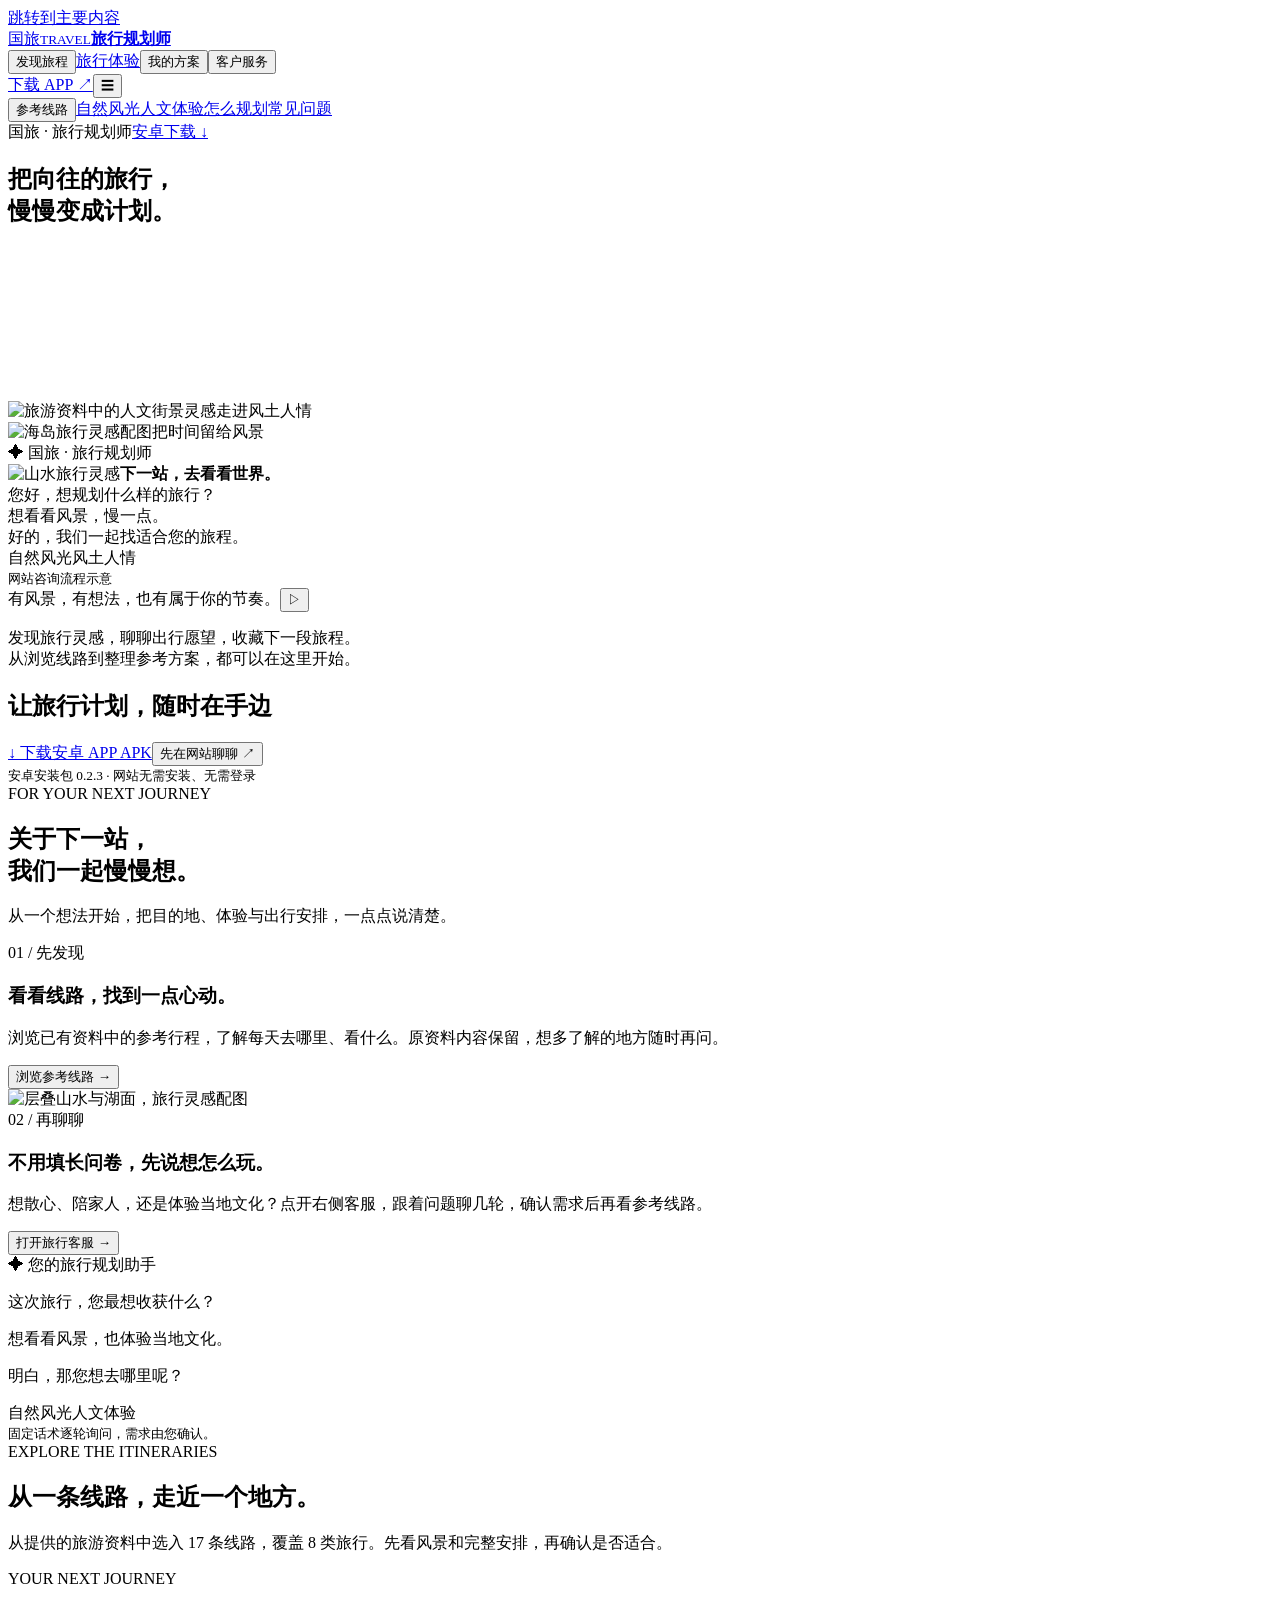
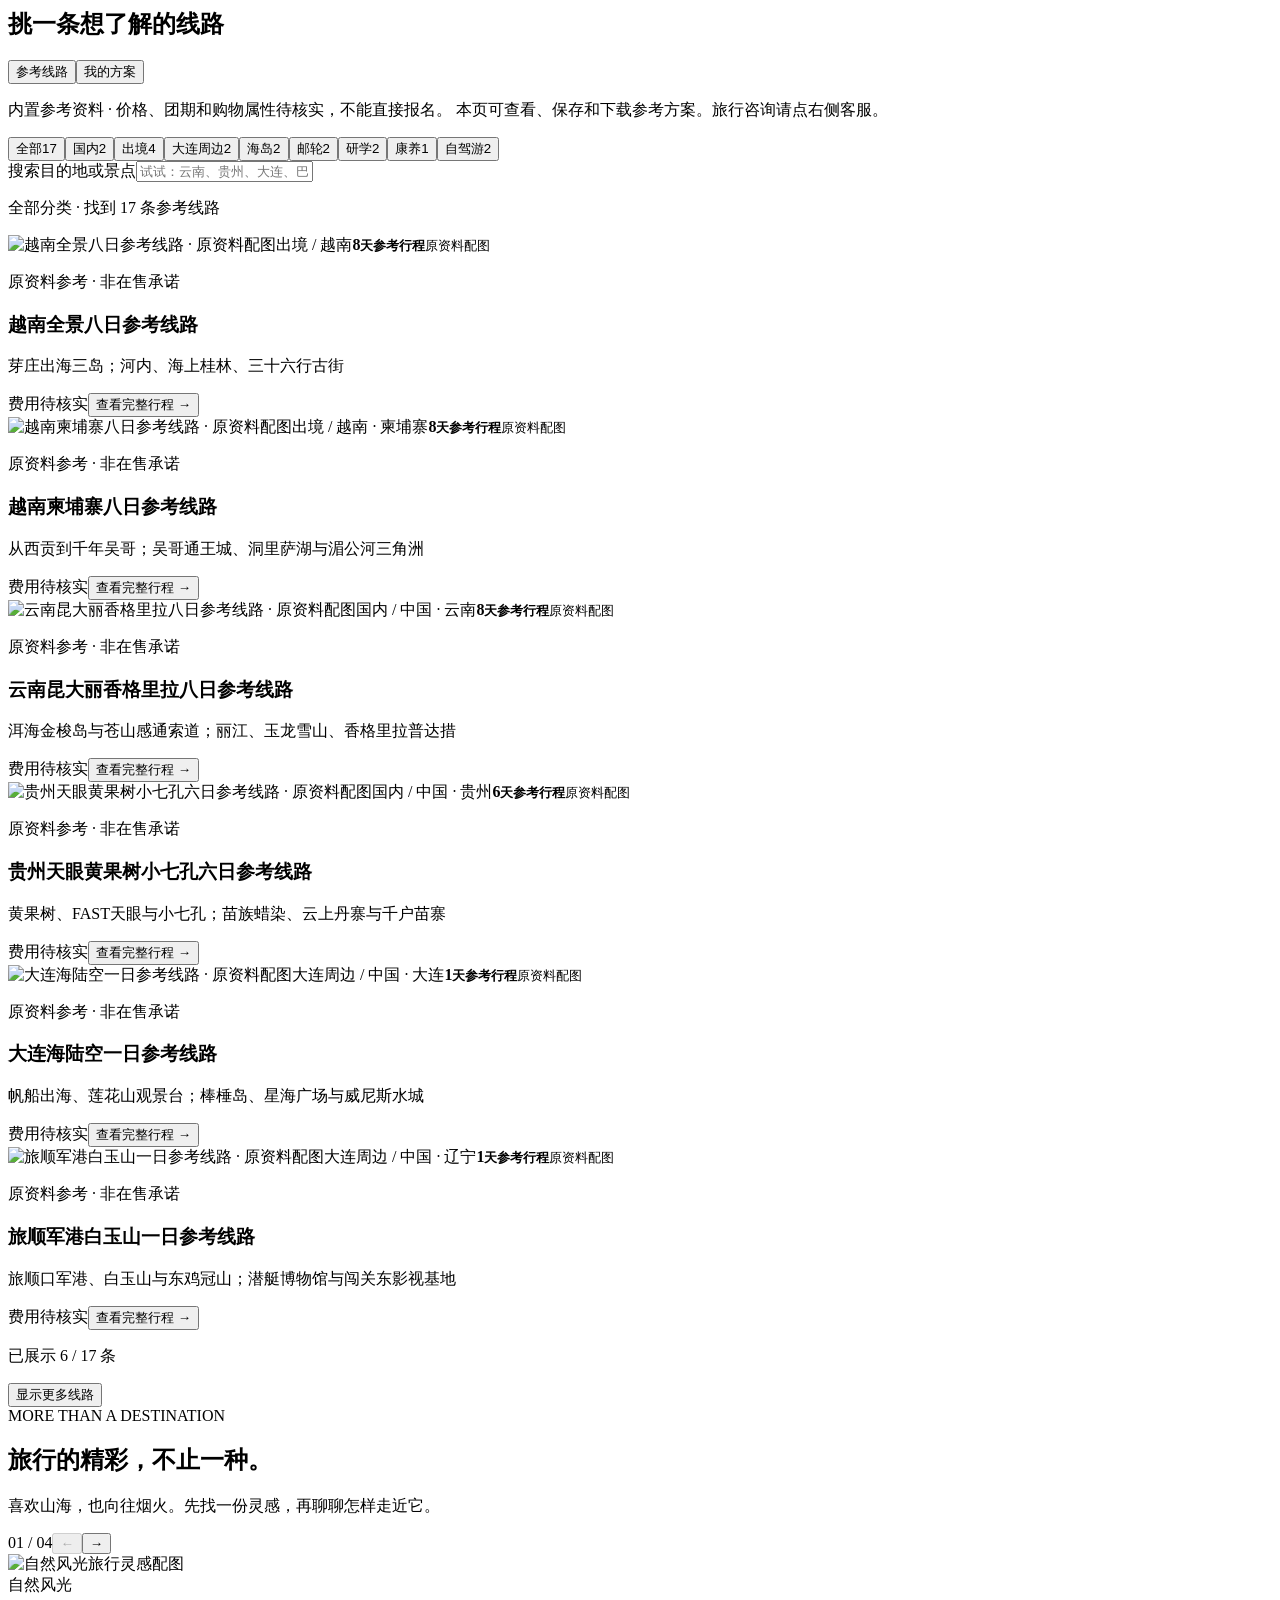
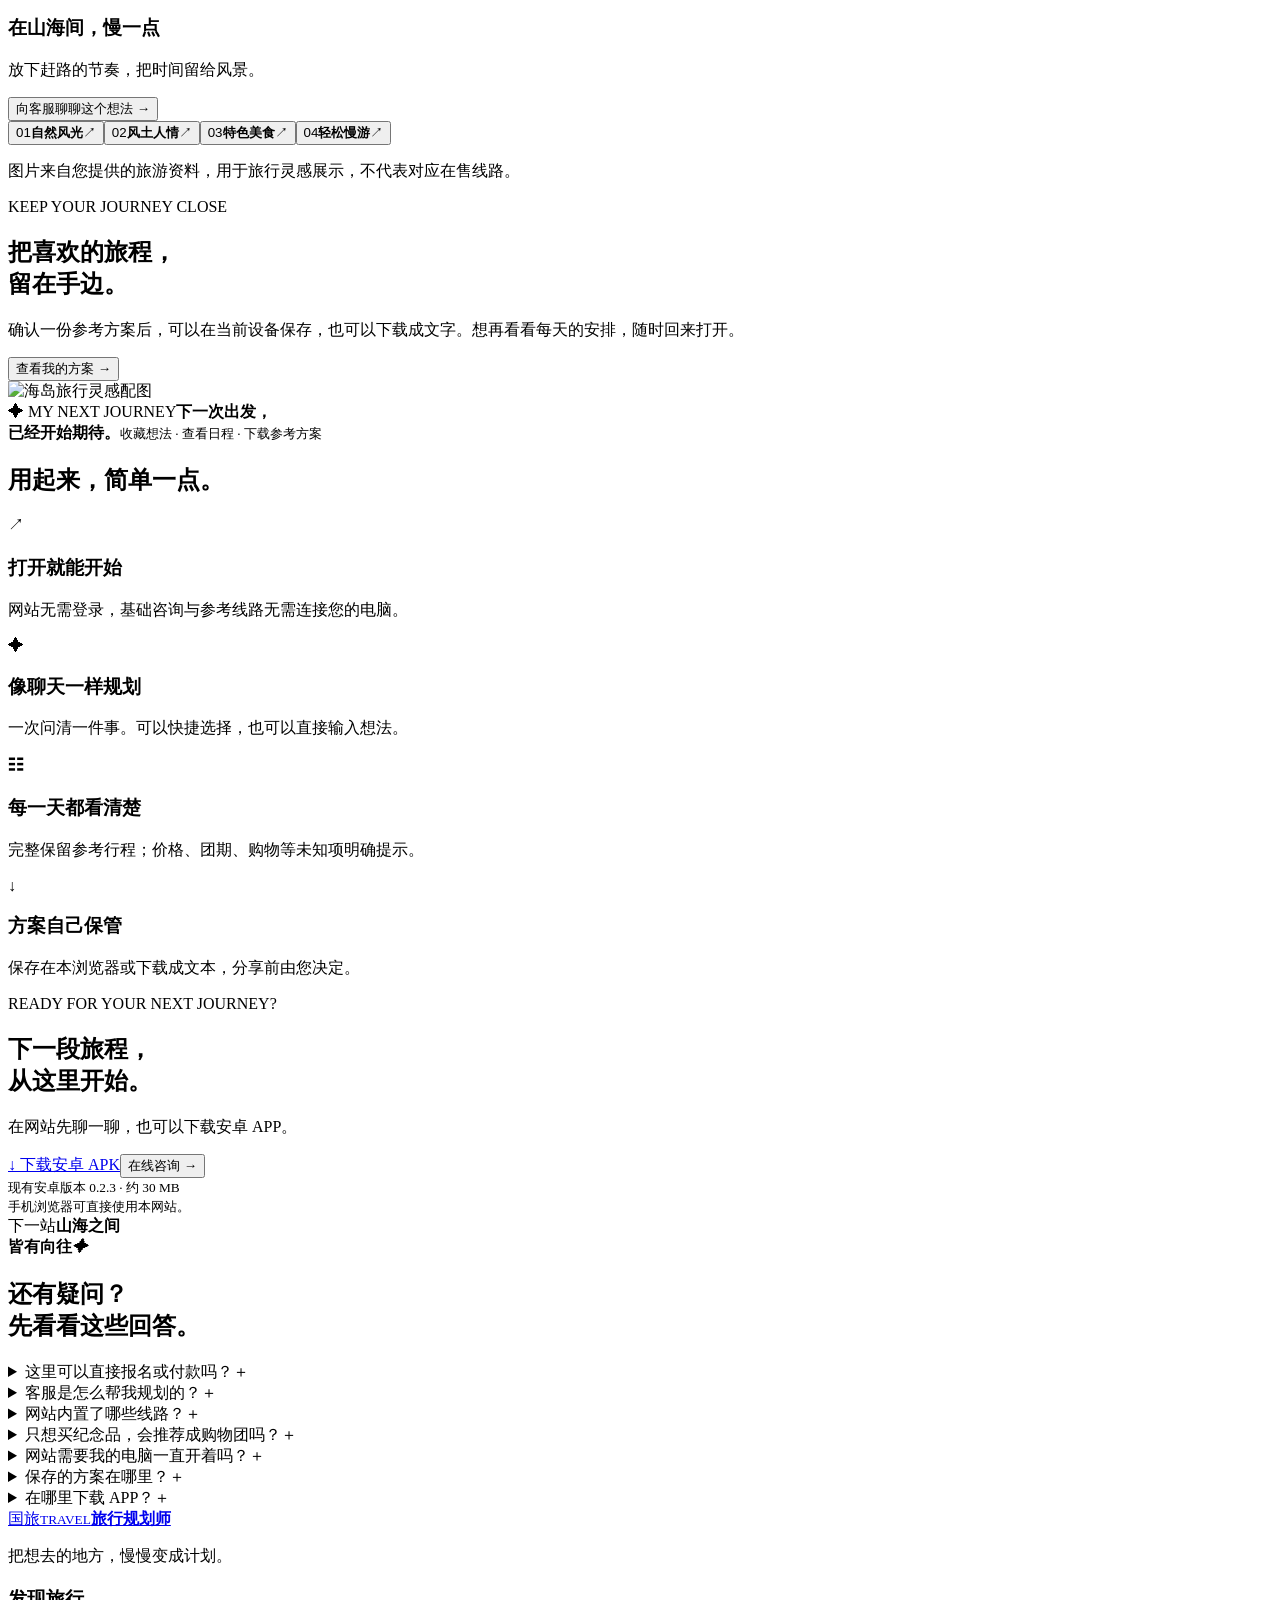
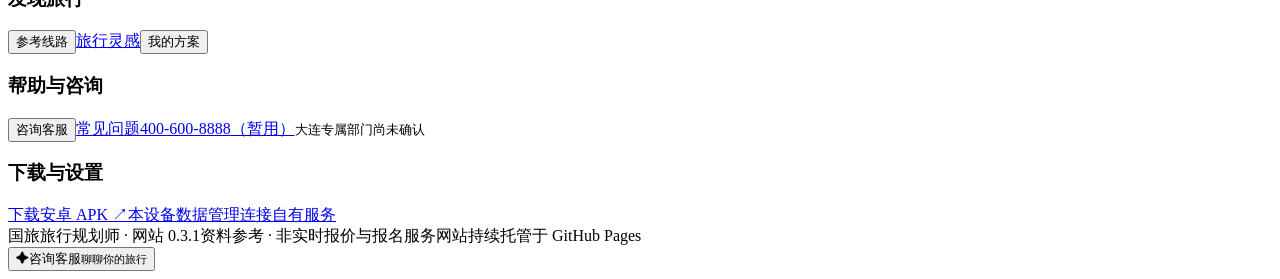
==== commit b50f8d16: "Expand website to 17 sourced itineraries across eight categories with route photography" ====
--- a/index.html
+++ b/index.html
@@ -1 +1 @@
-<!DOCTYPE html><html lang="zh-CN"><head><meta charSet="utf-8"/><meta name="viewport" content="width=device-width, initial-scale=1"/><link rel="preload" as="image" href="/dalian-travel-planner/travel/culture.webp"/><link rel="preload" as="image" href="/dalian-travel-planner/travel/sea.webp"/><link rel="preload" as="image" href="/dalian-travel-planner/travel/landscape.webp"/><link rel="stylesheet" href="/dalian-travel-planner/_next/static/chunks/11vpqad4bz8vs.css" data-precedence="next"/><link rel="preload" as="script" fetchPriority="low" href="/dalian-travel-planner/_next/static/chunks/0pb__fn2f1yx1.js"/><script src="/dalian-travel-planner/_next/static/chunks/25l_295st-uro.js" async=""></script><script src="/dalian-travel-planner/_next/static/chunks/3af-tak9lnoam.js" async=""></script><script src="/dalian-travel-planner/_next/static/chunks/1zi1m5dd6dpcv.js" async=""></script><script src="/dalian-travel-planner/_next/static/chunks/turbopack-43uljtqnja_cf.js" async=""></script><script src="/dalian-travel-planner/_next/static/chunks/2yw00www3p8ge.js" async=""></script><script src="/dalian-travel-planner/_next/static/chunks/0f8ifwmk1hvda.js" async=""></script><script src="/dalian-travel-planner/_next/static/chunks/3v3skuo3ezo5b.js" async=""></script><title>大连国旅 · AI旅行规划师</title><meta name="description" content="按你的需求寻找旅行路线"/><script src="/dalian-travel-planner/_next/static/chunks/0cz1d0mv5g_q7.js" noModule=""></script></head><body><div hidden=""><!--$--><!--/$--></div><div class="gt-site"><a class="gt-skip" href="#travel-main">跳转到主要内容</a><header class="gt-header"><div class="gt-nav-wrap"><a href="#top" class="gt-brand" aria-label="国旅旅行规划师首页"><span class="gt-logo">国旅<small>TRAVEL</small></span><strong>旅行规划师</strong></a><nav aria-label="主要导航" class=""><button>发现旅程</button><a href="#experience">旅行体验</a><button>我的方案</button><button>客户服务</button></nav><a class="gt-button gt-small gt-header-download" href="https://github.com/mg1998ex-crypto/dalian-travel-planner/releases/download/v0.2.3/travel-planner-0.2.3.apk">下载 APP ↗</a><button class="gt-menu" aria-label="切换导航菜单" aria-expanded="false">☰</button></div></header><div class="gt-subnav"><div><button>参考线路</button><a href="#experience">自然风光</a><a href="#experience">人文体验</a><a href="#how-it-works">怎么规划</a><a href="#faq">常见问题</a></div></div><main id="travel-main"><section class="gt-hero gt-container" id="top"><div class="gt-product-row"><span>国旅 · 旅行规划师</span><a href="#download">安卓下载 ↓</a></div><h1>把向往的旅行，<br class="gt-mobile-break"/>慢慢变成计划。</h1><div class="gt-hero-media"><video src="/dalian-travel-planner/travel/journey.webm" poster="/dalian-travel-planner/travel/mountains.webp" loop="" muted="" playsInline="" preload="metadata" aria-label="山景旅行动态展示"></video><div class="gt-hero-shade"></div><div class="gt-floating-card gt-float-left"><img src="/dalian-travel-planner/travel/culture.webp" alt="旅游资料中的人文街景灵感"/><span>走进风土人情</span></div><div class="gt-floating-card gt-float-right"><img src="/dalian-travel-planner/travel/sea.webp" alt="海岛旅行灵感配图"/><span>把时间留给风景</span></div><div class="gt-preview-phone" aria-label="网站咨询流程示意"><div class="gt-phone-camera"></div><div class="gt-phone-bar">✦ 国旅 · 旅行规划师</div><div class="gt-phone-photo"><img src="/dalian-travel-planner/travel/landscape.webp" alt="山水旅行灵感"/><strong>下一站，去看看世界。</strong></div><div class="gt-phone-mini">您好，想规划什么样的旅行？</div><div class="gt-phone-mini gt-mini-user">想看看风景，慢一点。</div><div class="gt-phone-mini">好的，我们一起找适合您的旅程。</div><div class="gt-phone-choices"><span>自然风光</span><span>风土人情</span></div><small>网站咨询流程示意</small></div><div class="gt-media-caption"><span>有风景，有想法，也有属于你的节奏。</span><button aria-label="播放首页动效">▷</button></div></div><p class="gt-hero-description">发现旅行灵感，聊聊出行愿望，收藏下一段旅程。<br/>从浏览线路到整理参考方案，都可以在这里开始。</p><div class="gt-download-intro"><h2>让旅行计划，随时在手边</h2><div class="gt-button-row"><a class="gt-button" href="https://github.com/mg1998ex-crypto/dalian-travel-planner/releases/download/v0.2.3/travel-planner-0.2.3.apk">↓ 下载安卓 APP <span>APK</span></a><button class="gt-button gt-outline">先在网站聊聊 ↗</button></div><small>安卓安装包 0.2.3 · 网站无需安装、无需登录</small></div></section><section class="gt-feature-section gt-container" id="how-it-works"><div class="gt-section-heading"><span class="gt-eyebrow">FOR YOUR NEXT JOURNEY</span><h2>关于下一站，<br/>我们一起慢慢想。</h2><p>从一个想法开始，把目的地、体验与出行安排，一点点说清楚。</p></div><div class="gt-feature-grid"><article><div class="gt-feature-copy"><span class="gt-step">01 / 先发现</span><h3>看看线路，找到一点心动。</h3><p>浏览已有资料中的参考行程，了解每天去哪里、看什么。原资料内容保留，想多了解的地方随时再问。</p><button class="gt-link-button">浏览参考线路 →</button></div><img class="gt-feature-image" src="/dalian-travel-planner/travel/landscape.webp" alt="层叠山水与湖面，旅行灵感配图" loading="lazy"/></article><article><div class="gt-feature-copy"><span class="gt-step">02 / 再聊聊</span><h3>不用填长问卷，先说想怎么玩。</h3><p>想散心、陪家人，还是体验当地文化？点开右侧客服，跟着问题聊几轮，确认需求后再看参考线路。</p><button class="gt-link-button">打开旅行客服 →</button></div><div class="gt-conversation-demo" aria-label="客服对话功能预览"><span>✦ 您的旅行规划助手</span><p>这次旅行，您最想收获什么？</p><p class="gt-demo-user">想看看风景，也体验当地文化。</p><p>明白，那您想去哪里呢？</p><div><span>自然风光</span><span>人文体验</span></div><small>固定话术逐轮询问，需求由您确认。</small></div></article></div></section><section class="gt-routes-section" id="routes"><div class="gt-container"><div class="gt-section-heading"><span class="gt-eyebrow">EXPLORE THE ITINERARIES</span><h2>从一条线路，走近一个地方。</h2><p>越南城市与海湾，或从西贡一路到千年吴哥。先看参考安排，再确认是否适合。</p></div><div class="lp-shell gt-route-workspace"> <section class="lp-workspace" aria-label="旅行工作区"><div class="lp-section-head"><div><p class="lp-kicker">YOUR NEXT JOURNEY</p><h2>挑一条想了解的线路</h2></div><div class="gt-work-tabs"><button>参考线路</button><button>我的方案</button></div></div><p class="lp-disclosure">内置参考资料 · 价格、团期和购物属性待核实，不能直接报名。<!-- --> 本页可查看、保存和下载参考方案。旅行咨询请点右侧客服。</p><label class="lp-search">搜索目的地或景点<input aria-label="搜索线路" placeholder="试试：越南、柬埔寨、吴哥、芽庄" value=""/></label><div class="lp-grid"><article class="lp-route"><div class="lp-route-cover cover-0"><span>越南</span><strong>8<small>天参考行程</small></strong></div><div class="lp-route-body"><p class="lp-kicker">原资料参考 · 非在售承诺</p><h3>越南全景八日参考线路</h3><p>行程：芽庄出海三岛（珊瑚岛、蚕岛、海燕岛）欣赏世界最美丽的海湾之一；海上桂林出海、巴亭广场、胡志明墓外观、还剑湖、三十六条古街</p><div class="lp-route-bottom"><span>费用待核实</span><button>查看完整行程 →</button></div></div></article><article class="lp-route"><div class="lp-route-cover cover-1"><span>越南 / 柬埔寨</span><strong>8<small>天参考行程</small></strong></div><div class="lp-route-body"><p class="lp-kicker">原资料参考 · 非在售承诺</p><h3>越南柬埔寨八日参考线路</h3><p>行程：从东方巴黎到千年吴哥，从海上桂林到湄公河畔；聆听西贡河的故事，感受越南的文化底蕴</p><div class="lp-route-bottom"><span>费用待核实</span><button>查看完整行程 →</button></div></div></article></div></section></div></div></section><section class="gt-experience gt-container" id="experience"><div class="gt-section-heading"><span class="gt-eyebrow">MORE THAN A DESTINATION</span><h2>旅行的精彩，不止一种。</h2><p>喜欢山海，也向往烟火。先找一份灵感，再聊聊怎样走近它。</p></div><div class="gt-carousel-controls"><span>01<!-- --> / 04</span><button disabled="" aria-label="上一个旅行灵感">←</button><button aria-label="下一个旅行灵感">→</button></div><div class="gt-inspiration-grid" aria-label="旅行灵感"><article class="gt-inspiration-main"><img src="/dalian-travel-planner/travel/mountains.webp" alt="自然风光旅行灵感配图" loading="lazy"/><div><span>自然风光</span><h3>在山海间，慢一点</h3><p>放下赶路的节奏，把时间留给风景。</p><button>向客服聊聊这个想法 →</button></div></article><div class="gt-inspiration-options"><button aria-pressed="true" class="selected"><span>0<!-- -->1</span><strong>自然风光</strong><span>↗</span></button><button aria-pressed="false" class=""><span>0<!-- -->2</span><strong>风土人情</strong><span>↗</span></button><button aria-pressed="false" class=""><span>0<!-- -->3</span><strong>特色美食</strong><span>↗</span></button><button aria-pressed="false" class=""><span>0<!-- -->4</span><strong>轻松慢游</strong><span>↗</span></button></div></div><p class="gt-source">图片来自您提供的旅游资料，用于旅行灵感展示，不代表对应在售线路。</p></section><section class="gt-save-feature gt-container"><div class="gt-save-copy"><span class="gt-eyebrow">KEEP YOUR JOURNEY CLOSE</span><h2>把喜欢的旅程，<br/>留在手边。</h2><p>确认一份参考方案后，可以在当前设备保存，也可以下载成文字。想再看看每天的安排，随时回来打开。</p><button class="gt-button">查看我的方案 →</button></div><div class="gt-save-image"><img src="/dalian-travel-planner/travel/sea.webp" alt="海岛旅行灵感配图" loading="lazy"/><div class="gt-save-card"><span>✦ MY NEXT JOURNEY</span><strong>下一次出发，<br/>已经开始期待。</strong><small>收藏想法 · 查看日程 · 下载参考方案</small></div></div></section><section class="gt-benefits gt-container"><div class="gt-section-heading"><h2>用起来，简单一点。</h2></div><div class="gt-benefit-grid"><article><span>↗</span><h3>打开就能开始</h3><p>网站无需登录，基础咨询与参考线路无需连接您的电脑。</p></article><article><span>✦</span><h3>像聊天一样规划</h3><p>一次问清一件事。可以快捷选择，也可以直接输入想法。</p></article><article><span>☷</span><h3>每一天都看清楚</h3><p>完整保留参考行程；价格、团期、购物等未知项明确提示。</p></article><article><span>↓</span><h3>方案自己保管</h3><p>保存在本浏览器或下载成文本，分享前由您决定。</p></article></div></section><section class="gt-final-download gt-container" id="download"><div><span class="gt-eyebrow">READY FOR YOUR NEXT JOURNEY?</span><h2>下一段旅程，<br/>从这里开始。</h2><p>在网站先聊一聊，也可以下载安卓 APP。</p><div class="gt-button-row"><a class="gt-button" href="https://github.com/mg1998ex-crypto/dalian-travel-planner/releases/download/v0.2.3/travel-planner-0.2.3.apk">↓ 下载安卓 APK</a><button class="gt-button gt-light-outline">在线咨询 →</button></div><small>现有安卓版本 0.2.3 · 约 30 MB<br/>手机浏览器可直接使用本网站。</small></div><div class="gt-download-art" aria-hidden="true"><span>下一站</span><strong>山海之间<br/>皆有向往</strong><i>✦</i></div></section><section class="gt-faq gt-container" id="faq"><div class="gt-section-heading"><h2>还有疑问？<br/>先看看这些回答。</h2></div><details><summary>这里可以直接报名或付款吗？<span aria-hidden="true">＋</span></summary><p>目前提供旅行咨询与资料参考，不办理在线报名、支付、签约或实时订票。价格、团期、购物属性等请在出行前进一步核对。</p></details><details><summary>客服是怎么帮我规划的？<span aria-hidden="true">＋</span></summary><p>点击右侧“咨询客服”，输入旅行想法。助手会按固定话术询问目的、目的地、体验、购物意愿、同行情况、时间、天数和预算，等您确认后匹配现有参考线路。此阶段无需在线 AI 服务。</p></details><details><summary>为什么只有两条参考线路？<span aria-hidden="true">＋</span></summary><p>当前网站内置的是已经整理并带来源的越南及越南柬埔寨八天参考行程。其他原始资料尚未形成可直接公开的完整参考线路，因此不会编造目的地或报价。</p></details><details><summary>只想买纪念品，会推荐成购物团吗？<span aria-hidden="true">＋</span></summary><p>不会。自由购买纪念品与接受行程安排购物是分别确认的意愿。现有线路购物属性尚未核实，不能据此承诺满足纯玩或含购物的要求。</p></details><details><summary>网站需要我的电脑一直开着吗？<span aria-hidden="true">＋</span></summary><p>网站主体、图片、动效、固定话术客服、内置线路和本地保存由 GitHub Pages 提供，不依赖您的电脑。只有明确进入“连接自有服务”的高级功能时才需要另有运行中的服务。</p></details><details><summary>保存的方案在哪里？<span aria-hidden="true">＋</span></summary><p>在同一设备、同一浏览器的“我的方案”中。不会自动跨设备同步；清理浏览器数据前建议下载方案文本。咨询对话也只保留在当前浏览器，可在聊天窗口重新开始。</p></details><details><summary>在哪里下载 APP？<span aria-hidden="true">＋</span></summary><p>点击顶部或本页的安卓 APK 下载按钮获取现有签名安装包 0.2.3。iOS 版本暂未提供。网站可以直接用手机浏览器访问。</p></details></section></main><footer class="gt-footer"><div class="gt-container gt-footer-grid"><div><a href="#top" class="gt-brand"><span class="gt-logo">国旅<small>TRAVEL</small></span><strong>旅行规划师</strong></a><p>把想去的地方，慢慢变成计划。</p></div><div><h3>发现旅行</h3><button>参考线路</button><a href="#experience">旅行灵感</a><button>我的方案</button></div><div><h3>帮助与咨询</h3><button>咨询客服</button><a href="#faq">常见问题</a><a href="tel:4006008888">400-600-8888<!-- -->（暂用）</a><small>大连专属部门尚未确认</small></div><div><h3>下载与设置</h3><a href="https://github.com/mg1998ex-crypto/dalian-travel-planner/releases/download/v0.2.3/travel-planner-0.2.3.apk">下载安卓 APK ↗</a><a href="/dalian-travel-planner/data/">本设备数据管理</a><a href="/dalian-travel-planner/online/">连接自有服务</a></div></div><div class="gt-container gt-footer-bottom"><span>国旅旅行规划师 · 网站 0.3.0</span><span>资料参考 · 非实时报价与报名服务</span><span>网站持续托管于 GitHub Pages</span></div></footer><button class="gt-concierge-launcher" aria-label="咨询旅行客服" aria-expanded="false" aria-controls="travel-concierge"><span class="gt-bot-icon" aria-hidden="true">✦<i></i><i></i></span><span>咨询客服<small>聊聊你的旅行</small></span><span class="gt-online-dot"></span></button></div><!--$--><!--/$--><script id="_R_">(globalThis["TURBOPACK"] || (globalThis["TURBOPACK"] = [])).push({"otherChunks":["static/chunks/0pb__fn2f1yx1.js","static/chunks/25l_295st-uro.js","static/chunks/3af-tak9lnoam.js","static/chunks/1zi1m5dd6dpcv.js"],"runtimeModuleIds":[95506]});</script><script src="/dalian-travel-planner/_next/static/chunks/0pb__fn2f1yx1.js" async=""></script><script>(self.__next_f=self.__next_f||[]).push([0])</script><script>self.__next_f.push([1,"1:\"$Sreact.fragment\"\n2:\"/dalian-travel-planner/_next/static/chunks/2yw00www3p8ge.js\"\n3:I[88287,[\"$2\"],\"default\"]\n4:I[74895,[\"$2\"],\"default\"]\n6:I[83380,[\"$2\"],\"ClientPageRoot\"]\n7:\"/dalian-travel-planner/_next/static/chunks/0f8ifwmk1hvda.js\"\n8:\"/dalian-travel-planner/_next/static/chunks/3v3skuo3ezo5b.js\"\n9:I[53478,[\"$2\",\"$7\",\"$8\"],\"default\"]\nc:I[51858,[\"$2\"],\"OutletBoundary\"]\nd:\"$Sreact.suspense\"\nf:\"ViewportBoundary\"\n10:I[51858,[\"$2\"],\"$f\"]\n12:\"MetadataBoundary\"\n13:I[51858,[\"$2\"],\"$12\"]\n15:I[52576,[\"$2\"],\"default\",1]\n:HL[\"/dalian-travel-planner/_next/static/chunks/11vpqad4bz8vs.css\",\"style\"]\n5:[[\"children\",{\"s\":\"__PAGE__\",\"h\":512,\"d\":{\"r\":[\"$\",\"$1\",\"c\",{\"children\":[[\"$\",\"$L6\",null,{\"Component\":\"$9\",\"serverProvidedParams\":{\"searchParams\":{},\"params\":{},\"promises\":[\"$@a\",\"$@b\"]}}],[[\"$\",\"script\",\"script-0\",{\"src\":\"/dalian-travel-planner/_next/static/chunks/0f8ifwmk1hvda.js\",\"async\":true,\"nonce\":\"$undefined\"}],[\"$\",\"script\",\"script-1\",{\"src\":\"/dalian-travel-planner/_next/static/chunks/3v3skuo3ezo5b.js\",\"async\":true,\"nonce\":\"$undefined\"}]],[\"$\",\"$Lc\",null,{\"children\":[\"$\",\"$d\",null,{\"name\":\"Next.MetadataOutlet\",\"children\":\"$@e\"}]}]]}],\"p\":false,\"v\":null}}]]\n0:{\"P\":null,\"c\":[\"\",\"\"],\"q\":\"\",\"i\":false,\"t\":{\"t\":{\"s\":\"\",\"h\":528,\"d\":{\"r\":[\"$\",\"$1\",\"c\",{\"children\":[[[\"$\",\"link\",\"0\",{\"rel\":\"stylesheet\",\"href\":\"/dalian-travel-planner/_next/static/chunks/11vpqad4bz8vs.css\",\"precedence\":\"next\",\"crossOrigin\":\"$undefined\",\"nonce\":\"$undefined\"}],[\"$\",\"script\",\"script-0\",{\"src\":\"/dalian-travel-planner/_next/static/chunks/2yw00www3p8ge.js\",\"async\":true,\"nonce\":\"$undefined\"}]],[\"$\",\"html\",null,{\"lang\":\"zh-CN\",\"children\":[\"$\",\"body\",null,{\"children\":[\"$\",\"$L3\",null,{\"parallelRouterKey\":\"children\",\"error\":\"$undefined\",\"errorStyles\":\"$undefined\",\"errorScripts\":\"$undefined\",\"template\":[\"$\",\"$L4\",null,{}],\"templateStyles\":\"$undefined\",\"templateScripts\":\"$undefined\",\"notFound\":[[[\"$\",\"title\",null,{\"children\":\"404: This page could not be found.\"}],[\"$\",\"div\",null,{\"style\":{\"fontFamily\":\"system-ui,\\\"Segoe UI\\\",Roboto,Helvetica,Arial,sans-serif,\\\"Apple Color Emoji\\\",\\\"Segoe UI Emoji\\\"\",\"height\":\"100vh\",\"textAlign\":\"center\",\"display\":\"flex\",\"flexDirection\":\"column\",\"alignItems\":\"center\",\"justifyContent\":\"center\"},\"children\":[\"$\",\"div\",null,{\"children\":[[\"$\",\"style\",null,{\"dangerouslySetInnerHTML\":{\"__html\":\"body{color:#000;background:#fff;margin:0}.next-error-h1{border-right:1px solid rgba(0,0,0,.3)}@media (prefers-color-scheme:dark){body{color:#fff;background:#000}.next-error-h1{border-right:1px solid rgba(255,255,255,.3)}}\"}}],[\"$\",\"h1\",null,{\"className\":\"next-error-h1\",\"style\":{\"display\":\"inline-block\",\"margin\":\"0 20px 0 0\",\"padding\":\"0 23px 0 0\",\"fontSize\":24,\"fontWeight\":500,\"verticalAlign\":\"top\",\"lineHeight\":\"49px\"},\"children\":404}],[\"$\",\"div\",null,{\"style\":{\"display\":\"inline-block\"},\"children\":[\"$\",\"h2\",null,{\"style\":{\"fontSize\":14,\"fontWeight\":400,\"lineHeight\":\"49px\",\"margin\":0},\"children\":\"This page could not be found.\"}]}]]}]}]],[]],\"forbidden\":\"$undefined\",\"unauthorized\":\"$undefined\"}]}]}]]}],\"p\":false,\"v\":null},\"c\":\"$Q5\"},\"h\":{\"r\":[\"$\",\"$1\",\"h\",{\"children\":[null,[\"$\",\"$L10\",null,{\"children\":\"$L11\"}],[\"$\",\"$L13\",null,{\"children\":[[\"$\",\"div\",null,{\"hidden\":true,\"children\":[\"$\",\"$d\",null,{\"name\":\"Next.Metadata\",\"children\":\"$L14\"}]}],null]}],null]}],\"p\":false,\"v\":null}},\"m\":\"$undefined\",\"G\":[\"$15\",[[\"$\",\"link\",\"0\",{\"rel\":\"stylesheet\",\"href\":\"/dalian-travel-planner/_next/static/chunks/11vpqad4bz8vs.css\",\"precedence\":\"next\",\"crossOrigin\":\"$undefined\",\"nonce\":\"$undefined\"}]]],\"S\":true,\"r\":\"$undefined\",\"s\":\"$undefined\",\"a\":\"$undefined\",\"l\":\"$undefined\",\"p\":\"$undefined\",\"d\":\"$undefined\",\"b\":\"bVju1h4Ko0juSu_Ap0y6Y\"}\na:{}\nb:\"$5:0:1:d:r:props:children:0:props:serverProvidedParams:params\"\n11:[[\"$\",\"meta\",\"0\",{\"charSet\":\"utf-8\"}],[\"$\",\"meta\",\"1\",{\"name\":\"viewport\",\"content\":\"width=device-width, initial-scale=1\"}]]\ne:null\n14:[[\"$\",\"title\",\"0\",{\"children\":\"大连国旅 · AI旅行规划师\"}],[\"$\",\"meta\",\"1\",{\"name\":\"description\",\"content\":\"按你的需求寻找旅行路线\"}]]\n"])</script></body></html>+<!DOCTYPE html><html lang="zh-CN"><head><meta charSet="utf-8"/><meta name="viewport" content="width=device-width, initial-scale=1"/><link rel="preload" as="image" href="/dalian-travel-planner/travel/culture.webp"/><link rel="preload" as="image" href="/dalian-travel-planner/travel/sea.webp"/><link rel="preload" as="image" href="/dalian-travel-planner/travel/landscape.webp"/><link rel="stylesheet" href="/dalian-travel-planner/_next/static/chunks/35rak712qin2l.css" data-precedence="next"/><link rel="preload" as="script" fetchPriority="low" href="/dalian-travel-planner/_next/static/chunks/0pb__fn2f1yx1.js"/><script src="/dalian-travel-planner/_next/static/chunks/25l_295st-uro.js" async=""></script><script src="/dalian-travel-planner/_next/static/chunks/3af-tak9lnoam.js" async=""></script><script src="/dalian-travel-planner/_next/static/chunks/1zi1m5dd6dpcv.js" async=""></script><script src="/dalian-travel-planner/_next/static/chunks/turbopack-43uljtqnja_cf.js" async=""></script><script src="/dalian-travel-planner/_next/static/chunks/2yw00www3p8ge.js" async=""></script><script src="/dalian-travel-planner/_next/static/chunks/3g2adtujwgouy.js" async=""></script><script src="/dalian-travel-planner/_next/static/chunks/38kplvlizsn3q.js" async=""></script><script src="/dalian-travel-planner/_next/static/chunks/1fphl_xi6r8ka.js" async=""></script><title>大连国旅 · AI旅行规划师</title><meta name="description" content="按你的需求寻找旅行路线"/><script src="/dalian-travel-planner/_next/static/chunks/0cz1d0mv5g_q7.js" noModule=""></script></head><body><div hidden=""><!--$--><!--/$--></div><div class="gt-site"><a class="gt-skip" href="#travel-main">跳转到主要内容</a><header class="gt-header"><div class="gt-nav-wrap"><a href="#top" class="gt-brand" aria-label="国旅旅行规划师首页"><span class="gt-logo">国旅<small>TRAVEL</small></span><strong>旅行规划师</strong></a><nav aria-label="主要导航" class=""><button>发现旅程</button><a href="#experience">旅行体验</a><button>我的方案</button><button>客户服务</button></nav><a class="gt-button gt-small gt-header-download" href="https://github.com/mg1998ex-crypto/dalian-travel-planner/releases/download/v0.2.3/travel-planner-0.2.3.apk">下载 APP ↗</a><button class="gt-menu" aria-label="切换导航菜单" aria-expanded="false">☰</button></div></header><div class="gt-subnav"><div><button>参考线路</button><a href="#experience">自然风光</a><a href="#experience">人文体验</a><a href="#how-it-works">怎么规划</a><a href="#faq">常见问题</a></div></div><main id="travel-main"><section class="gt-hero gt-container" id="top"><div class="gt-product-row"><span>国旅 · 旅行规划师</span><a href="#download">安卓下载 ↓</a></div><h1>把向往的旅行，<br class="gt-mobile-break"/>慢慢变成计划。</h1><div class="gt-hero-media"><video src="/dalian-travel-planner/travel/journey.webm" poster="/dalian-travel-planner/travel/mountains.webp" loop="" muted="" playsInline="" preload="metadata" aria-label="山景旅行动态展示"></video><div class="gt-hero-shade"></div><div class="gt-floating-card gt-float-left"><img src="/dalian-travel-planner/travel/culture.webp" alt="旅游资料中的人文街景灵感"/><span>走进风土人情</span></div><div class="gt-floating-card gt-float-right"><img src="/dalian-travel-planner/travel/sea.webp" alt="海岛旅行灵感配图"/><span>把时间留给风景</span></div><div class="gt-preview-phone" aria-label="网站咨询流程示意"><div class="gt-phone-camera"></div><div class="gt-phone-bar">✦ 国旅 · 旅行规划师</div><div class="gt-phone-photo"><img src="/dalian-travel-planner/travel/landscape.webp" alt="山水旅行灵感"/><strong>下一站，去看看世界。</strong></div><div class="gt-phone-mini">您好，想规划什么样的旅行？</div><div class="gt-phone-mini gt-mini-user">想看看风景，慢一点。</div><div class="gt-phone-mini">好的，我们一起找适合您的旅程。</div><div class="gt-phone-choices"><span>自然风光</span><span>风土人情</span></div><small>网站咨询流程示意</small></div><div class="gt-media-caption"><span>有风景，有想法，也有属于你的节奏。</span><button aria-label="播放首页动效">▷</button></div></div><p class="gt-hero-description">发现旅行灵感，聊聊出行愿望，收藏下一段旅程。<br/>从浏览线路到整理参考方案，都可以在这里开始。</p><div class="gt-download-intro"><h2>让旅行计划，随时在手边</h2><div class="gt-button-row"><a class="gt-button" href="https://github.com/mg1998ex-crypto/dalian-travel-planner/releases/download/v0.2.3/travel-planner-0.2.3.apk">↓ 下载安卓 APP <span>APK</span></a><button class="gt-button gt-outline">先在网站聊聊 ↗</button></div><small>安卓安装包 0.2.3 · 网站无需安装、无需登录</small></div></section><section class="gt-feature-section gt-container" id="how-it-works"><div class="gt-section-heading"><span class="gt-eyebrow">FOR YOUR NEXT JOURNEY</span><h2>关于下一站，<br/>我们一起慢慢想。</h2><p>从一个想法开始，把目的地、体验与出行安排，一点点说清楚。</p></div><div class="gt-feature-grid"><article><div class="gt-feature-copy"><span class="gt-step">01 / 先发现</span><h3>看看线路，找到一点心动。</h3><p>浏览已有资料中的参考行程，了解每天去哪里、看什么。原资料内容保留，想多了解的地方随时再问。</p><button class="gt-link-button">浏览参考线路 →</button></div><img class="gt-feature-image" src="/dalian-travel-planner/travel/landscape.webp" alt="层叠山水与湖面，旅行灵感配图" loading="lazy"/></article><article><div class="gt-feature-copy"><span class="gt-step">02 / 再聊聊</span><h3>不用填长问卷，先说想怎么玩。</h3><p>想散心、陪家人，还是体验当地文化？点开右侧客服，跟着问题聊几轮，确认需求后再看参考线路。</p><button class="gt-link-button">打开旅行客服 →</button></div><div class="gt-conversation-demo" aria-label="客服对话功能预览"><span>✦ 您的旅行规划助手</span><p>这次旅行，您最想收获什么？</p><p class="gt-demo-user">想看看风景，也体验当地文化。</p><p>明白，那您想去哪里呢？</p><div><span>自然风光</span><span>人文体验</span></div><small>固定话术逐轮询问，需求由您确认。</small></div></article></div></section><section class="gt-routes-section" id="routes"><div class="gt-container"><div class="gt-section-heading"><span class="gt-eyebrow">EXPLORE THE ITINERARIES</span><h2>从一条线路，走近一个地方。</h2><p>从提供的旅游资料中选入 <!-- -->17<!-- --> 条线路，覆盖 <!-- -->8<!-- --> 类旅行。先看风景和完整安排，再确认是否适合。</p></div><div class="lp-shell gt-route-workspace"> <section class="lp-workspace" aria-label="旅行工作区"><div class="lp-section-head"><div><p class="lp-kicker">YOUR NEXT JOURNEY</p><h2>挑一条想了解的线路</h2></div><div class="gt-work-tabs"><button>参考线路</button><button>我的方案</button></div></div><p class="lp-disclosure">内置参考资料 · 价格、团期和购物属性待核实，不能直接报名。<!-- --> 本页可查看、保存和下载参考方案。旅行咨询请点右侧客服。</p><div class="gt-category-options" role="group" aria-label="线路分类"><button aria-pressed="true">全部<span>17</span></button><button aria-pressed="false">国内<span>2</span></button><button aria-pressed="false">出境<span>4</span></button><button aria-pressed="false">大连周边<span>2</span></button><button aria-pressed="false">海岛<span>2</span></button><button aria-pressed="false">邮轮<span>2</span></button><button aria-pressed="false">研学<span>2</span></button><button aria-pressed="false">康养<span>1</span></button><button aria-pressed="false">自驾游<span>2</span></button></div><label class="lp-search">搜索目的地或景点<input aria-label="搜索线路" placeholder="试试：云南、贵州、大连、巴厘岛、邮轮、自驾游" value=""/></label><div class="gt-filter-count"><p role="status" aria-label="线路筛选结果">全部分类<!-- --> · 找到 <!-- -->17<!-- --> 条参考线路</p></div><div class="lp-grid"><article class="lp-route"><div class="lp-route-cover cover-0"><img src="/dalian-travel-planner/travel/routes/src0024-1.webp" alt="越南全景八日参考线路 · 原资料配图" loading="lazy"/><span>出境<!-- --> / <!-- -->越南</span><strong>8<small>天参考行程</small></strong><small class="gt-cover-credit">原资料配图</small></div><div class="lp-route-body"><p class="lp-kicker">原资料参考 · 非在售承诺</p><h3>越南全景八日参考线路</h3><p>芽庄出海三岛；河内、海上桂林、三十六行古街</p><div class="lp-route-bottom"><span>费用待核实</span><button aria-label="查看越南全景八日参考线路完整行程">查看完整行程 →</button></div></div></article><article class="lp-route"><div class="lp-route-cover cover-1"><img src="/dalian-travel-planner/travel/routes/src0036-1.webp" alt="越南柬埔寨八日参考线路 · 原资料配图" loading="lazy"/><span>出境<!-- --> / <!-- -->越南 · 柬埔寨</span><strong>8<small>天参考行程</small></strong><small class="gt-cover-credit">原资料配图</small></div><div class="lp-route-body"><p class="lp-kicker">原资料参考 · 非在售承诺</p><h3>越南柬埔寨八日参考线路</h3><p>从西贡到千年吴哥；吴哥通王城、洞里萨湖与湄公河三角洲</p><div class="lp-route-bottom"><span>费用待核实</span><button aria-label="查看越南柬埔寨八日参考线路完整行程">查看完整行程 →</button></div></div></article><article class="lp-route"><div class="lp-route-cover cover-2"><img src="/dalian-travel-planner/travel/routes/src0986-1.webp" alt="云南昆大丽香格里拉八日参考线路 · 原资料配图" loading="lazy"/><span>国内<!-- --> / <!-- -->中国 · 云南</span><strong>8<small>天参考行程</small></strong><small class="gt-cover-credit">原资料配图</small></div><div class="lp-route-body"><p class="lp-kicker">原资料参考 · 非在售承诺</p><h3>云南昆大丽香格里拉八日参考线路</h3><p>洱海金梭岛与苍山感通索道；丽江、玉龙雪山、香格里拉普达措</p><div class="lp-route-bottom"><span>费用待核实</span><button aria-label="查看云南昆大丽香格里拉八日参考线路完整行程">查看完整行程 →</button></div></div></article><article class="lp-route"><div class="lp-route-cover cover-3"><img src="/dalian-travel-planner/travel/routes/src1239-1.webp" alt="贵州天眼黄果树小七孔六日参考线路 · 原资料配图" loading="lazy"/><span>国内<!-- --> / <!-- -->中国 · 贵州</span><strong>6<small>天参考行程</small></strong><small class="gt-cover-credit">原资料配图</small></div><div class="lp-route-body"><p class="lp-kicker">原资料参考 · 非在售承诺</p><h3>贵州天眼黄果树小七孔六日参考线路</h3><p>黄果树、FAST天眼与小七孔；苗族蜡染、云上丹寨与千户苗寨</p><div class="lp-route-bottom"><span>费用待核实</span><button aria-label="查看贵州天眼黄果树小七孔六日参考线路完整行程">查看完整行程 →</button></div></div></article><article class="lp-route"><div class="lp-route-cover cover-4"><img src="/dalian-travel-planner/travel/routes/src1311-1.webp" alt="大连海陆空一日参考线路 · 原资料配图" loading="lazy"/><span>大连周边<!-- --> / <!-- -->中国 · 大连</span><strong>1<small>天参考行程</small></strong><small class="gt-cover-credit">原资料配图</small></div><div class="lp-route-body"><p class="lp-kicker">原资料参考 · 非在售承诺</p><h3>大连海陆空一日参考线路</h3><p>帆船出海、莲花山观景台；棒棰岛、星海广场与威尼斯水城</p><div class="lp-route-bottom"><span>费用待核实</span><button aria-label="查看大连海陆空一日参考线路完整行程">查看完整行程 →</button></div></div></article><article class="lp-route"><div class="lp-route-cover cover-5"><img src="/dalian-travel-planner/travel/routes/src1308-1.webp" alt="旅顺军港白玉山一日参考线路 · 原资料配图" loading="lazy"/><span>大连周边<!-- --> / <!-- -->中国 · 辽宁</span><strong>1<small>天参考行程</small></strong><small class="gt-cover-credit">原资料配图</small></div><div class="lp-route-body"><p class="lp-kicker">原资料参考 · 非在售承诺</p><h3>旅顺军港白玉山一日参考线路</h3><p>旅顺口军港、白玉山与东鸡冠山；潜艇博物馆与闯关东影视基地</p><div class="lp-route-bottom"><span>费用待核实</span><button aria-label="查看旅顺军港白玉山一日参考线路完整行程">查看完整行程 →</button></div></div></article></div><div class="gt-load-more"><p>已展示 <!-- -->6<!-- --> / <!-- -->17<!-- --> 条</p><button>显示更多线路</button></div></section></div></div></section><section class="gt-experience gt-container" id="experience"><div class="gt-section-heading"><span class="gt-eyebrow">MORE THAN A DESTINATION</span><h2>旅行的精彩，不止一种。</h2><p>喜欢山海，也向往烟火。先找一份灵感，再聊聊怎样走近它。</p></div><div class="gt-carousel-controls"><span>01<!-- --> / 04</span><button disabled="" aria-label="上一个旅行灵感">←</button><button aria-label="下一个旅行灵感">→</button></div><div class="gt-inspiration-grid" aria-label="旅行灵感"><article class="gt-inspiration-main"><img src="/dalian-travel-planner/travel/mountains.webp" alt="自然风光旅行灵感配图" loading="lazy"/><div><span>自然风光</span><h3>在山海间，慢一点</h3><p>放下赶路的节奏，把时间留给风景。</p><button>向客服聊聊这个想法 →</button></div></article><div class="gt-inspiration-options"><button aria-pressed="true" class="selected"><span>0<!-- -->1</span><strong>自然风光</strong><span>↗</span></button><button aria-pressed="false" class=""><span>0<!-- -->2</span><strong>风土人情</strong><span>↗</span></button><button aria-pressed="false" class=""><span>0<!-- -->3</span><strong>特色美食</strong><span>↗</span></button><button aria-pressed="false" class=""><span>0<!-- -->4</span><strong>轻松慢游</strong><span>↗</span></button></div></div><p class="gt-source">图片来自您提供的旅游资料，用于旅行灵感展示，不代表对应在售线路。</p></section><section class="gt-save-feature gt-container"><div class="gt-save-copy"><span class="gt-eyebrow">KEEP YOUR JOURNEY CLOSE</span><h2>把喜欢的旅程，<br/>留在手边。</h2><p>确认一份参考方案后，可以在当前设备保存，也可以下载成文字。想再看看每天的安排，随时回来打开。</p><button class="gt-button">查看我的方案 →</button></div><div class="gt-save-image"><img src="/dalian-travel-planner/travel/sea.webp" alt="海岛旅行灵感配图" loading="lazy"/><div class="gt-save-card"><span>✦ MY NEXT JOURNEY</span><strong>下一次出发，<br/>已经开始期待。</strong><small>收藏想法 · 查看日程 · 下载参考方案</small></div></div></section><section class="gt-benefits gt-container"><div class="gt-section-heading"><h2>用起来，简单一点。</h2></div><div class="gt-benefit-grid"><article><span>↗</span><h3>打开就能开始</h3><p>网站无需登录，基础咨询与参考线路无需连接您的电脑。</p></article><article><span>✦</span><h3>像聊天一样规划</h3><p>一次问清一件事。可以快捷选择，也可以直接输入想法。</p></article><article><span>☷</span><h3>每一天都看清楚</h3><p>完整保留参考行程；价格、团期、购物等未知项明确提示。</p></article><article><span>↓</span><h3>方案自己保管</h3><p>保存在本浏览器或下载成文本，分享前由您决定。</p></article></div></section><section class="gt-final-download gt-container" id="download"><div><span class="gt-eyebrow">READY FOR YOUR NEXT JOURNEY?</span><h2>下一段旅程，<br/>从这里开始。</h2><p>在网站先聊一聊，也可以下载安卓 APP。</p><div class="gt-button-row"><a class="gt-button" href="https://github.com/mg1998ex-crypto/dalian-travel-planner/releases/download/v0.2.3/travel-planner-0.2.3.apk">↓ 下载安卓 APK</a><button class="gt-button gt-light-outline">在线咨询 →</button></div><small>现有安卓版本 0.2.3 · 约 30 MB<br/>手机浏览器可直接使用本网站。</small></div><div class="gt-download-art" aria-hidden="true"><span>下一站</span><strong>山海之间<br/>皆有向往</strong><i>✦</i></div></section><section class="gt-faq gt-container" id="faq"><div class="gt-section-heading"><h2>还有疑问？<br/>先看看这些回答。</h2></div><details><summary>这里可以直接报名或付款吗？<span aria-hidden="true">＋</span></summary><p>目前提供旅行咨询与资料参考，不办理在线报名、支付、签约或实时订票。价格、团期、购物属性等请在出行前进一步核对。</p></details><details><summary>客服是怎么帮我规划的？<span aria-hidden="true">＋</span></summary><p>点击右侧“咨询客服”，输入旅行想法。助手会按固定话术询问目的、目的地、体验、购物意愿、同行情况、时间、天数和预算，等您确认后匹配现有参考线路。此阶段无需在线 AI 服务。</p></details><details><summary>网站内置了哪些线路？<span aria-hidden="true">＋</span></summary><p>目前选入 17 条参考线路，覆盖国内、出境、大连周边、海岛、邮轮、研学、康养、自驾游 8 类。每条都来自提供的原始资料，带每日行程、资料配图及原文补充信息。现行价格、团期和购物属性仍待核实，不把历史资料当作当前可报名承诺。</p></details><details><summary>只想买纪念品，会推荐成购物团吗？<span aria-hidden="true">＋</span></summary><p>不会。自由购买纪念品与接受行程安排购物是分别确认的意愿。现有线路购物属性尚未核实，不能据此承诺满足纯玩或含购物的要求。</p></details><details><summary>网站需要我的电脑一直开着吗？<span aria-hidden="true">＋</span></summary><p>网站主体、图片、动效、固定话术客服、内置线路和本地保存由 GitHub Pages 提供，不依赖您的电脑。只有明确进入“连接自有服务”的高级功能时才需要另有运行中的服务。</p></details><details><summary>保存的方案在哪里？<span aria-hidden="true">＋</span></summary><p>在同一设备、同一浏览器的“我的方案”中。不会自动跨设备同步；清理浏览器数据前建议下载方案文本。咨询对话也只保留在当前浏览器，可在聊天窗口重新开始。</p></details><details><summary>在哪里下载 APP？<span aria-hidden="true">＋</span></summary><p>点击顶部或本页的安卓 APK 下载按钮获取现有签名安装包 0.2.3。iOS 版本暂未提供。网站可以直接用手机浏览器访问。</p></details></section></main><footer class="gt-footer"><div class="gt-container gt-footer-grid"><div><a href="#top" class="gt-brand"><span class="gt-logo">国旅<small>TRAVEL</small></span><strong>旅行规划师</strong></a><p>把想去的地方，慢慢变成计划。</p></div><div><h3>发现旅行</h3><button>参考线路</button><a href="#experience">旅行灵感</a><button>我的方案</button></div><div><h3>帮助与咨询</h3><button>咨询客服</button><a href="#faq">常见问题</a><a href="tel:4006008888">400-600-8888<!-- -->（暂用）</a><small>大连专属部门尚未确认</small></div><div><h3>下载与设置</h3><a href="https://github.com/mg1998ex-crypto/dalian-travel-planner/releases/download/v0.2.3/travel-planner-0.2.3.apk">下载安卓 APK ↗</a><a href="/dalian-travel-planner/data/">本设备数据管理</a><a href="/dalian-travel-planner/online/">连接自有服务</a></div></div><div class="gt-container gt-footer-bottom"><span>国旅旅行规划师 · 网站 0.3.1</span><span>资料参考 · 非实时报价与报名服务</span><span>网站持续托管于 GitHub Pages</span></div></footer><button class="gt-concierge-launcher" aria-label="咨询旅行客服" aria-expanded="false" aria-controls="travel-concierge"><span class="gt-bot-icon" aria-hidden="true">✦<i></i><i></i></span><span>咨询客服<small>聊聊你的旅行</small></span><span class="gt-online-dot"></span></button></div><!--$--><!--/$--><script id="_R_">(globalThis["TURBOPACK"] || (globalThis["TURBOPACK"] = [])).push({"otherChunks":["static/chunks/0pb__fn2f1yx1.js","static/chunks/25l_295st-uro.js","static/chunks/3af-tak9lnoam.js","static/chunks/1zi1m5dd6dpcv.js"],"runtimeModuleIds":[95506]});</script><script src="/dalian-travel-planner/_next/static/chunks/0pb__fn2f1yx1.js" async=""></script><script>(self.__next_f=self.__next_f||[]).push([0])</script><script>self.__next_f.push([1,"1:\"$Sreact.fragment\"\n2:\"/dalian-travel-planner/_next/static/chunks/2yw00www3p8ge.js\"\n3:I[88287,[\"$2\"],\"default\"]\n4:I[74895,[\"$2\"],\"default\"]\n6:I[83380,[\"$2\"],\"ClientPageRoot\"]\n7:\"/dalian-travel-planner/_next/static/chunks/3g2adtujwgouy.js\"\n8:\"/dalian-travel-planner/_next/static/chunks/38kplvlizsn3q.js\"\n9:\"/dalian-travel-planner/_next/static/chunks/1fphl_xi6r8ka.js\"\na:I[53478,[\"$2\",\"$7\",\"$8\",\"$9\"],\"default\"]\nd:I[51858,[\"$2\"],\"OutletBoundary\"]\ne:\"$Sreact.suspense\"\n10:\"ViewportBoundary\"\n11:I[51858,[\"$2\"],\"$10\"]\n13:\"MetadataBoundary\"\n14:I[51858,[\"$2\"],\"$13\"]\n16:I[52576,[\"$2\"],\"default\",1]\n:HL[\"/dalian-travel-planner/_next/static/chunks/35rak712qin2l.css\",\"style\"]\n5:[[\"children\",{\"s\":\"__PAGE__\",\"h\":512,\"d\":{\"r\":[\"$\",\"$1\",\"c\",{\"children\":[[\"$\",\"$L6\",null,{\"Component\":\"$a\",\"serverProvidedParams\":{\"searchParams\":{},\"params\":{},\"promises\":[\"$@b\",\"$@c\"]}}],[[\"$\",\"script\",\"script-0\",{\"src\":\"/dalian-travel-planner/_next/static/chunks/3g2adtujwgouy.js\",\"async\":true,\"nonce\":\"$undefined\"}],[\"$\",\"script\",\"script-1\",{\"src\":\"/dalian-travel-planner/_next/static/chunks/38kplvlizsn3q.js\",\"async\":true,\"nonce\":\"$undefined\"}],[\"$\",\"script\",\"script-2\",{\"src\":\"/dalian-travel-planner/_next/static/chunks/1fphl_xi6r8ka.js\",\"async\":true,\"nonce\":\"$undefined\"}]],[\"$\",\"$Ld\",null,{\"children\":[\"$\",\"$e\",null,{\"name\":\"Next.MetadataOutlet\",\"children\":\"$@f\"}]}]]}],\"p\":false,\"v\":null}}]]\n0:{\"P\":null,\"c\":[\"\",\"\"],\"q\":\"\",\"i\":false,\"t\":{\"t\":{\"s\":\"\",\"h\":528,\"d\":{\"r\":[\"$\",\"$1\",\"c\",{\"children\":[[[\"$\",\"link\",\"0\",{\"rel\":\"stylesheet\",\"href\":\"/dalian-travel-planner/_next/static/chunks/35rak712qin2l.css\",\"precedence\":\"next\",\"crossOrigin\":\"$undefined\",\"nonce\":\"$undefined\"}],[\"$\",\"script\",\"script-0\",{\"src\":\"/dalian-travel-planner/_next/static/chunks/2yw00www3p8ge.js\",\"async\":true,\"nonce\":\"$undefined\"}]],[\"$\",\"html\",null,{\"lang\":\"zh-CN\",\"children\":[\"$\",\"body\",null,{\"children\":[\"$\",\"$L3\",null,{\"parallelRouterKey\":\"children\",\"error\":\"$undefined\",\"errorStyles\":\"$undefined\",\"errorScripts\":\"$undefined\",\"template\":[\"$\",\"$L4\",null,{}],\"templateStyles\":\"$undefined\",\"templateScripts\":\"$undefined\",\"notFound\":[[[\"$\",\"title\",null,{\"children\":\"404: This page could not be found.\"}],[\"$\",\"div\",null,{\"style\":{\"fontFamily\":\"system-ui,\\\"Segoe UI\\\",Roboto,Helvetica,Arial,sans-serif,\\\"Apple Color Emoji\\\",\\\"Segoe UI Emoji\\\"\",\"height\":\"100vh\",\"textAlign\":\"center\",\"display\":\"flex\",\"flexDirection\":\"column\",\"alignItems\":\"center\",\"justifyContent\":\"center\"},\"children\":[\"$\",\"div\",null,{\"children\":[[\"$\",\"style\",null,{\"dangerouslySetInnerHTML\":{\"__html\":\"body{color:#000;background:#fff;margin:0}.next-error-h1{border-right:1px solid rgba(0,0,0,.3)}@media (prefers-color-scheme:dark){body{color:#fff;background:#000}.next-error-h1{border-right:1px solid rgba(255,255,255,.3)}}\"}}],[\"$\",\"h1\",null,{\"className\":\"next-error-h1\",\"style\":{\"display\":\"inline-block\",\"margin\":\"0 20px 0 0\",\"padding\":\"0 23px 0 0\",\"fontSize\":24,\"fontWeight\":500,\"verticalAlign\":\"top\",\"lineHeight\":\"49px\"},\"children\":404}],[\"$\",\"div\",null,{\"style\":{\"display\":\"inline-block\"},\"children\":[\"$\",\"h2\",null,{\"style\":{\"fontSize\":14,\"fontWeight\":400,\"lineHeight\":\"49px\",\"margin\":0},\"children\":\"This page could not be found.\"}]}]]}]}]],[]],\"forbidden\":\"$undefined\",\"unauthorized\":\"$undefined\"}]}]}]]}],\"p\":false,\"v\":null},\"c\":\"$Q5\"},\"h\":{\"r\":[\"$\",\"$1\",\"h\",{\"children\":[null,[\"$\",\"$L11\",null,{\"children\":\"$L12\"}],[\"$\",\"$L14\",null,{\"children\":[[\"$\",\"div\",null,{\"hidden\":true,\"children\":[\"$\",\"$e\",null,{\"name\":\"Next.Metadata\",\"children\":\"$L15\"}]}],null]}],null]}],\"p\":false,\"v\":null}},\"m\":\"$undefined\",\"G\":[\"$16\",[[\"$\",\"link\",\"0\",{\"rel\":\"stylesheet\",\"href\":\"/dalian-travel-planner/_next/static/chunks/35rak712qin2l.css\",\"precedence\":\"next\",\"crossOrigin\":\"$undefined\",\"nonce\":\"$undefined\"}]]],\"S\":true,\"r\":\"$undefined\",\"s\":\"$undefined\",\"a\":\"$undefined\",\"l\":\"$undefined\",\"p\":\"$undefined\",\"d\":\"$undefined\",\"b\":\"F9h6PAItFlhNAGOYEPDt1\"}\nb:{}\nc:\"$5:0:1:d:r:props:children:0:props:serverProvidedParams:params\"\n12:[[\"$\",\"meta\",\"0\",{\"charSet\":\"utf-8\"}],[\"$\",\"meta\",\"1\",{\"name\":\"viewport\",\"content\":\"width=device-width, initial-scale=1\"}]]\nf:null\n15:[[\"$\",\"title\",\"0\",{\"children\":\"大连国旅 · AI旅行规划师\"}],[\"$\",\"meta\",\"1\",{\"name\":\"description\",\"content\":\"按你的需求寻找旅行路线\"}]]\n"])</script></body></html>
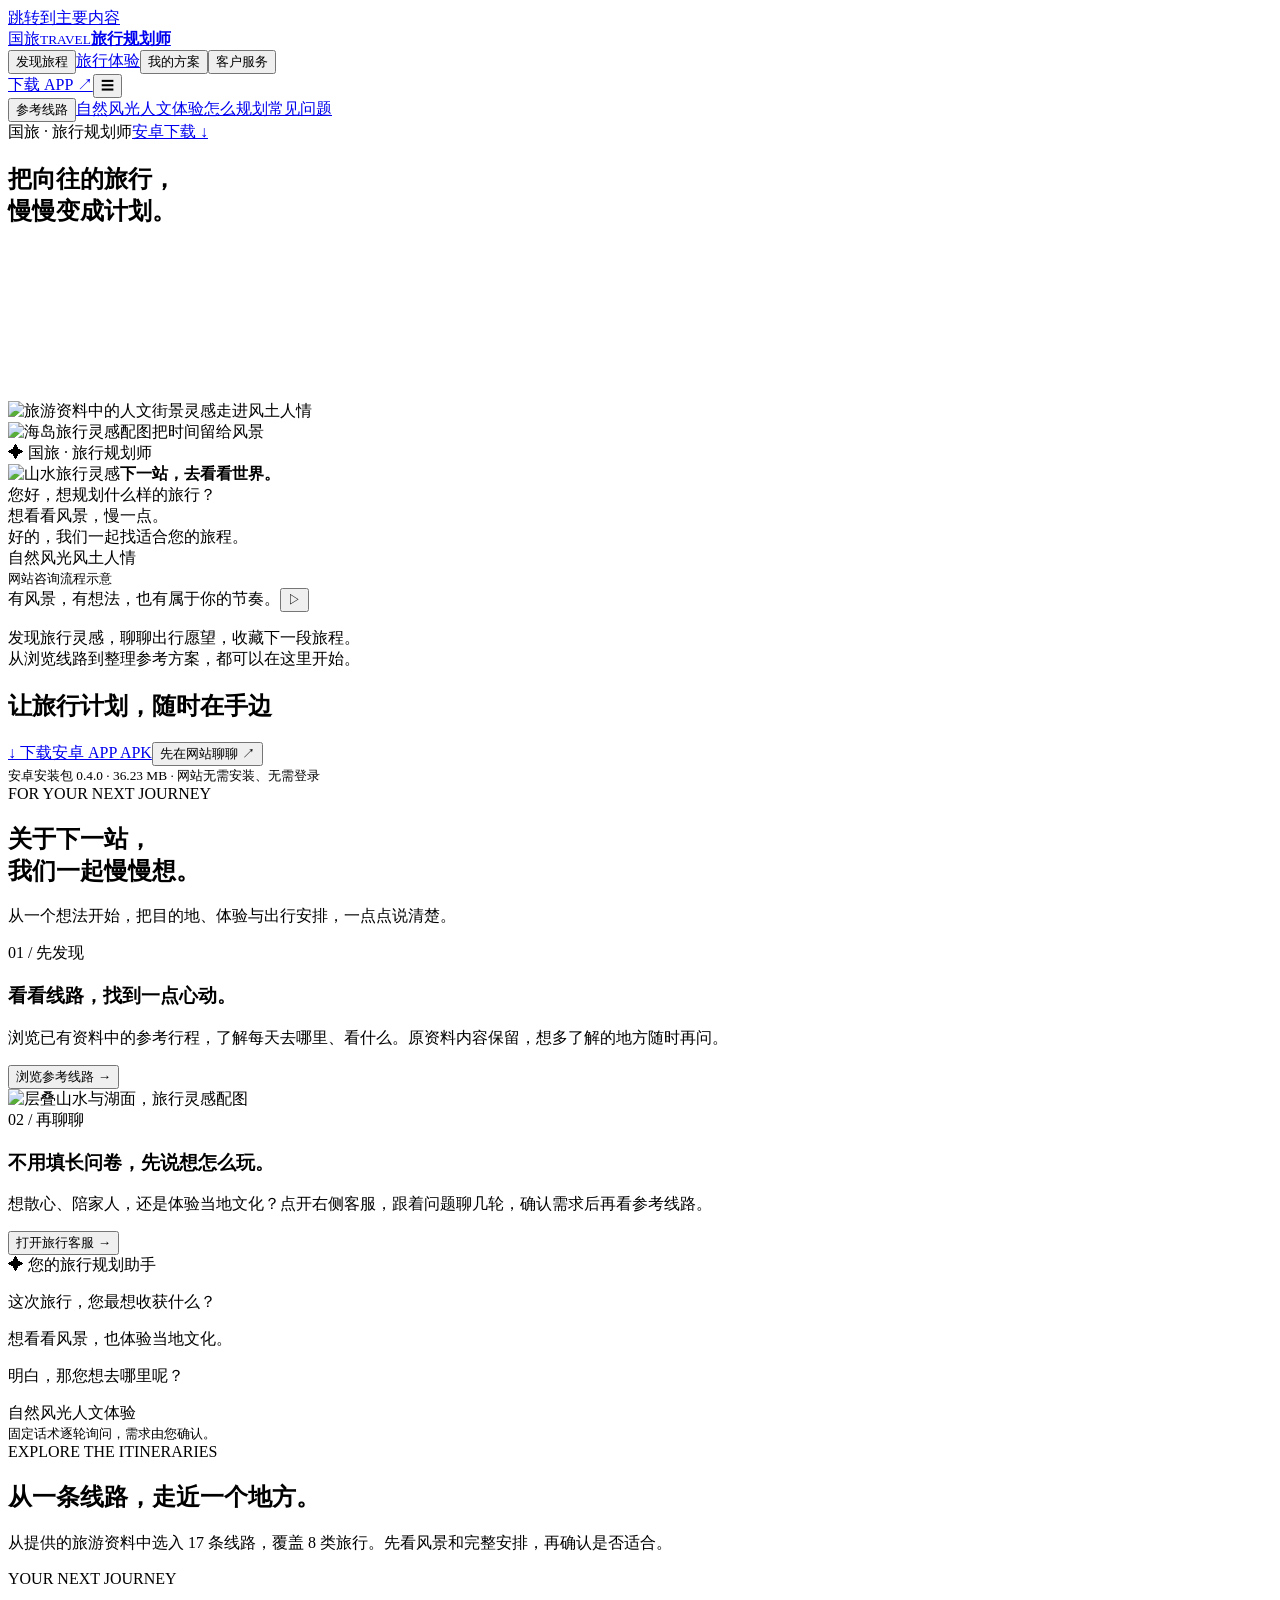
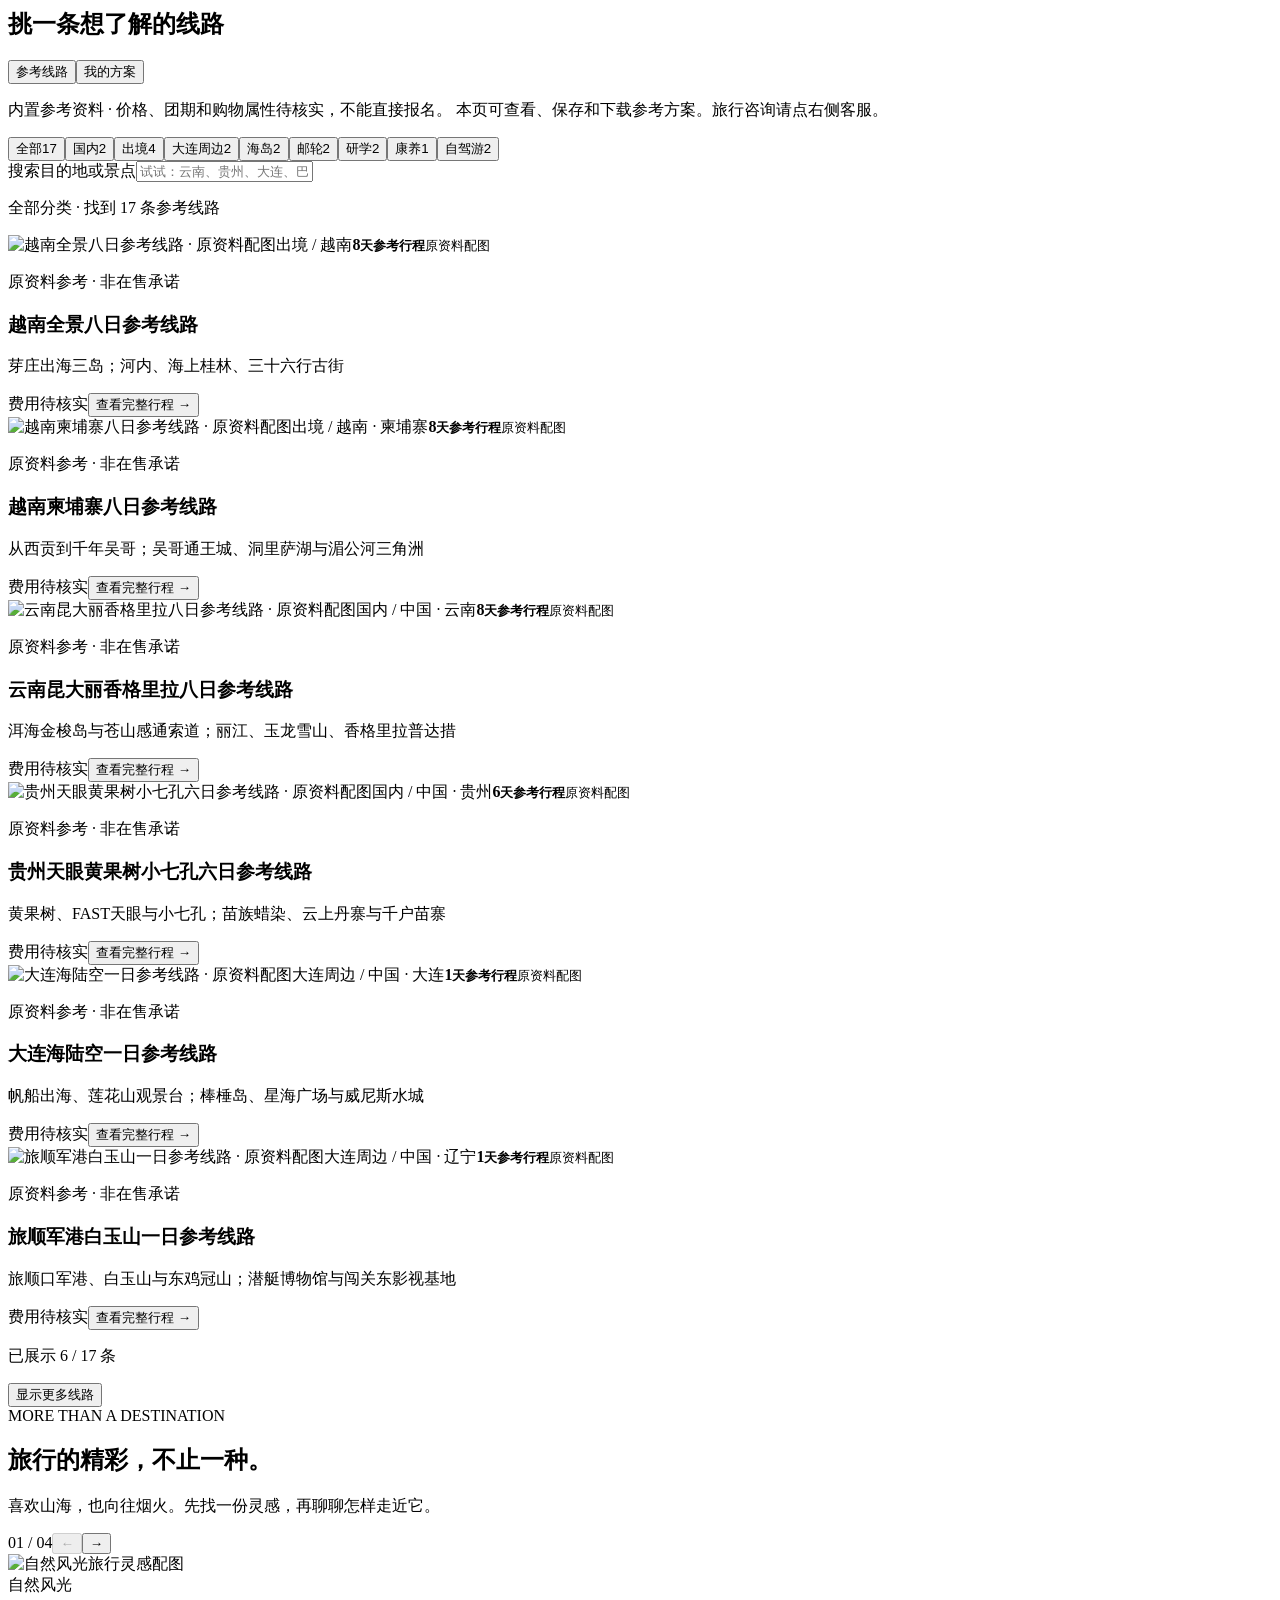
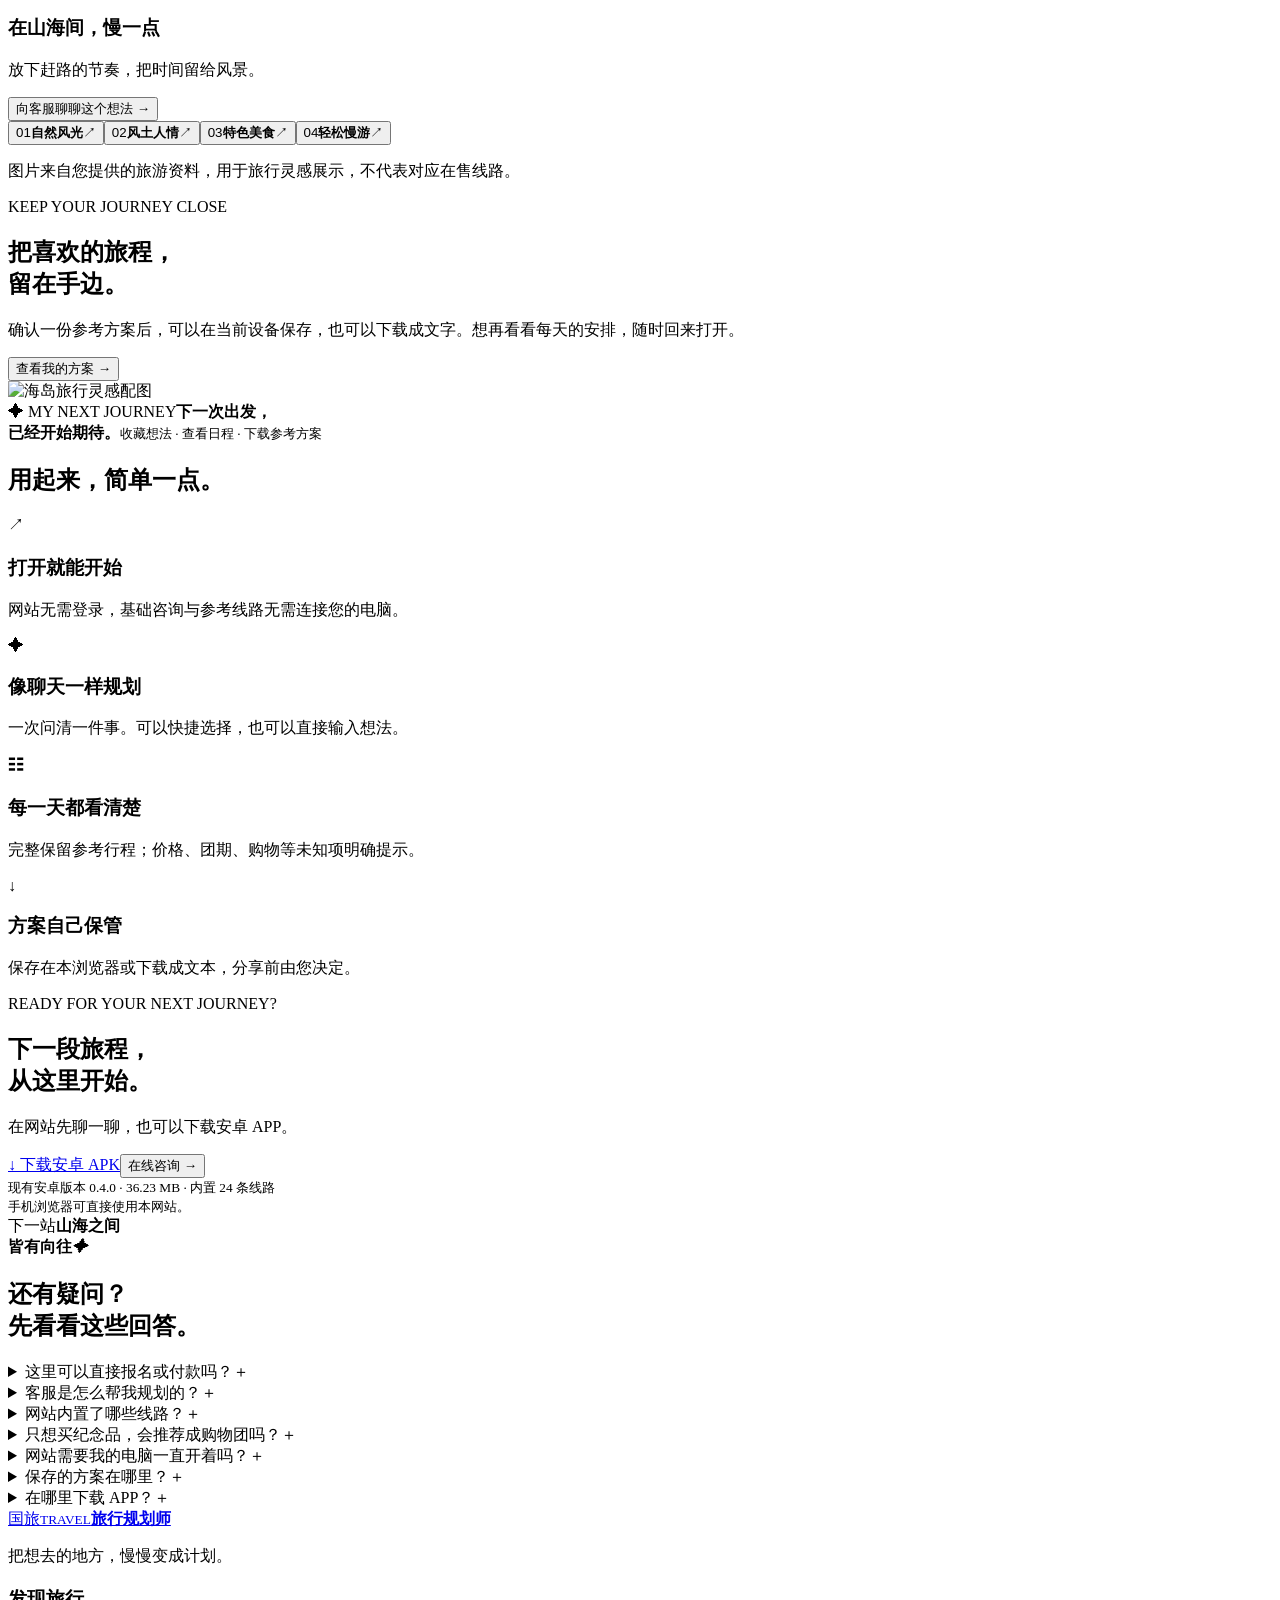
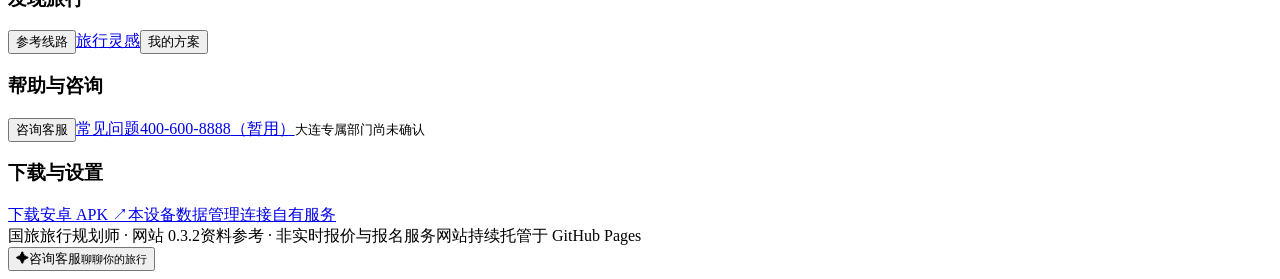
==== commit 0c782364: "Link verified Android 0.4.0 offline travel app from all website download entries" ====
--- a/index.html
+++ b/index.html
@@ -1 +1 @@
-<!DOCTYPE html><html lang="zh-CN"><head><meta charSet="utf-8"/><meta name="viewport" content="width=device-width, initial-scale=1"/><link rel="preload" as="image" href="/dalian-travel-planner/travel/culture.webp"/><link rel="preload" as="image" href="/dalian-travel-planner/travel/sea.webp"/><link rel="preload" as="image" href="/dalian-travel-planner/travel/landscape.webp"/><link rel="stylesheet" href="/dalian-travel-planner/_next/static/chunks/35rak712qin2l.css" data-precedence="next"/><link rel="preload" as="script" fetchPriority="low" href="/dalian-travel-planner/_next/static/chunks/0pb__fn2f1yx1.js"/><script src="/dalian-travel-planner/_next/static/chunks/25l_295st-uro.js" async=""></script><script src="/dalian-travel-planner/_next/static/chunks/3af-tak9lnoam.js" async=""></script><script src="/dalian-travel-planner/_next/static/chunks/1zi1m5dd6dpcv.js" async=""></script><script src="/dalian-travel-planner/_next/static/chunks/turbopack-43uljtqnja_cf.js" async=""></script><script src="/dalian-travel-planner/_next/static/chunks/2yw00www3p8ge.js" async=""></script><script src="/dalian-travel-planner/_next/static/chunks/3g2adtujwgouy.js" async=""></script><script src="/dalian-travel-planner/_next/static/chunks/38kplvlizsn3q.js" async=""></script><script src="/dalian-travel-planner/_next/static/chunks/1fphl_xi6r8ka.js" async=""></script><title>大连国旅 · AI旅行规划师</title><meta name="description" content="按你的需求寻找旅行路线"/><script src="/dalian-travel-planner/_next/static/chunks/0cz1d0mv5g_q7.js" noModule=""></script></head><body><div hidden=""><!--$--><!--/$--></div><div class="gt-site"><a class="gt-skip" href="#travel-main">跳转到主要内容</a><header class="gt-header"><div class="gt-nav-wrap"><a href="#top" class="gt-brand" aria-label="国旅旅行规划师首页"><span class="gt-logo">国旅<small>TRAVEL</small></span><strong>旅行规划师</strong></a><nav aria-label="主要导航" class=""><button>发现旅程</button><a href="#experience">旅行体验</a><button>我的方案</button><button>客户服务</button></nav><a class="gt-button gt-small gt-header-download" href="https://github.com/mg1998ex-crypto/dalian-travel-planner/releases/download/v0.2.3/travel-planner-0.2.3.apk">下载 APP ↗</a><button class="gt-menu" aria-label="切换导航菜单" aria-expanded="false">☰</button></div></header><div class="gt-subnav"><div><button>参考线路</button><a href="#experience">自然风光</a><a href="#experience">人文体验</a><a href="#how-it-works">怎么规划</a><a href="#faq">常见问题</a></div></div><main id="travel-main"><section class="gt-hero gt-container" id="top"><div class="gt-product-row"><span>国旅 · 旅行规划师</span><a href="#download">安卓下载 ↓</a></div><h1>把向往的旅行，<br class="gt-mobile-break"/>慢慢变成计划。</h1><div class="gt-hero-media"><video src="/dalian-travel-planner/travel/journey.webm" poster="/dalian-travel-planner/travel/mountains.webp" loop="" muted="" playsInline="" preload="metadata" aria-label="山景旅行动态展示"></video><div class="gt-hero-shade"></div><div class="gt-floating-card gt-float-left"><img src="/dalian-travel-planner/travel/culture.webp" alt="旅游资料中的人文街景灵感"/><span>走进风土人情</span></div><div class="gt-floating-card gt-float-right"><img src="/dalian-travel-planner/travel/sea.webp" alt="海岛旅行灵感配图"/><span>把时间留给风景</span></div><div class="gt-preview-phone" aria-label="网站咨询流程示意"><div class="gt-phone-camera"></div><div class="gt-phone-bar">✦ 国旅 · 旅行规划师</div><div class="gt-phone-photo"><img src="/dalian-travel-planner/travel/landscape.webp" alt="山水旅行灵感"/><strong>下一站，去看看世界。</strong></div><div class="gt-phone-mini">您好，想规划什么样的旅行？</div><div class="gt-phone-mini gt-mini-user">想看看风景，慢一点。</div><div class="gt-phone-mini">好的，我们一起找适合您的旅程。</div><div class="gt-phone-choices"><span>自然风光</span><span>风土人情</span></div><small>网站咨询流程示意</small></div><div class="gt-media-caption"><span>有风景，有想法，也有属于你的节奏。</span><button aria-label="播放首页动效">▷</button></div></div><p class="gt-hero-description">发现旅行灵感，聊聊出行愿望，收藏下一段旅程。<br/>从浏览线路到整理参考方案，都可以在这里开始。</p><div class="gt-download-intro"><h2>让旅行计划，随时在手边</h2><div class="gt-button-row"><a class="gt-button" href="https://github.com/mg1998ex-crypto/dalian-travel-planner/releases/download/v0.2.3/travel-planner-0.2.3.apk">↓ 下载安卓 APP <span>APK</span></a><button class="gt-button gt-outline">先在网站聊聊 ↗</button></div><small>安卓安装包 0.2.3 · 网站无需安装、无需登录</small></div></section><section class="gt-feature-section gt-container" id="how-it-works"><div class="gt-section-heading"><span class="gt-eyebrow">FOR YOUR NEXT JOURNEY</span><h2>关于下一站，<br/>我们一起慢慢想。</h2><p>从一个想法开始，把目的地、体验与出行安排，一点点说清楚。</p></div><div class="gt-feature-grid"><article><div class="gt-feature-copy"><span class="gt-step">01 / 先发现</span><h3>看看线路，找到一点心动。</h3><p>浏览已有资料中的参考行程，了解每天去哪里、看什么。原资料内容保留，想多了解的地方随时再问。</p><button class="gt-link-button">浏览参考线路 →</button></div><img class="gt-feature-image" src="/dalian-travel-planner/travel/landscape.webp" alt="层叠山水与湖面，旅行灵感配图" loading="lazy"/></article><article><div class="gt-feature-copy"><span class="gt-step">02 / 再聊聊</span><h3>不用填长问卷，先说想怎么玩。</h3><p>想散心、陪家人，还是体验当地文化？点开右侧客服，跟着问题聊几轮，确认需求后再看参考线路。</p><button class="gt-link-button">打开旅行客服 →</button></div><div class="gt-conversation-demo" aria-label="客服对话功能预览"><span>✦ 您的旅行规划助手</span><p>这次旅行，您最想收获什么？</p><p class="gt-demo-user">想看看风景，也体验当地文化。</p><p>明白，那您想去哪里呢？</p><div><span>自然风光</span><span>人文体验</span></div><small>固定话术逐轮询问，需求由您确认。</small></div></article></div></section><section class="gt-routes-section" id="routes"><div class="gt-container"><div class="gt-section-heading"><span class="gt-eyebrow">EXPLORE THE ITINERARIES</span><h2>从一条线路，走近一个地方。</h2><p>从提供的旅游资料中选入 <!-- -->17<!-- --> 条线路，覆盖 <!-- -->8<!-- --> 类旅行。先看风景和完整安排，再确认是否适合。</p></div><div class="lp-shell gt-route-workspace"> <section class="lp-workspace" aria-label="旅行工作区"><div class="lp-section-head"><div><p class="lp-kicker">YOUR NEXT JOURNEY</p><h2>挑一条想了解的线路</h2></div><div class="gt-work-tabs"><button>参考线路</button><button>我的方案</button></div></div><p class="lp-disclosure">内置参考资料 · 价格、团期和购物属性待核实，不能直接报名。<!-- --> 本页可查看、保存和下载参考方案。旅行咨询请点右侧客服。</p><div class="gt-category-options" role="group" aria-label="线路分类"><button aria-pressed="true">全部<span>17</span></button><button aria-pressed="false">国内<span>2</span></button><button aria-pressed="false">出境<span>4</span></button><button aria-pressed="false">大连周边<span>2</span></button><button aria-pressed="false">海岛<span>2</span></button><button aria-pressed="false">邮轮<span>2</span></button><button aria-pressed="false">研学<span>2</span></button><button aria-pressed="false">康养<span>1</span></button><button aria-pressed="false">自驾游<span>2</span></button></div><label class="lp-search">搜索目的地或景点<input aria-label="搜索线路" placeholder="试试：云南、贵州、大连、巴厘岛、邮轮、自驾游" value=""/></label><div class="gt-filter-count"><p role="status" aria-label="线路筛选结果">全部分类<!-- --> · 找到 <!-- -->17<!-- --> 条参考线路</p></div><div class="lp-grid"><article class="lp-route"><div class="lp-route-cover cover-0"><img src="/dalian-travel-planner/travel/routes/src0024-1.webp" alt="越南全景八日参考线路 · 原资料配图" loading="lazy"/><span>出境<!-- --> / <!-- -->越南</span><strong>8<small>天参考行程</small></strong><small class="gt-cover-credit">原资料配图</small></div><div class="lp-route-body"><p class="lp-kicker">原资料参考 · 非在售承诺</p><h3>越南全景八日参考线路</h3><p>芽庄出海三岛；河内、海上桂林、三十六行古街</p><div class="lp-route-bottom"><span>费用待核实</span><button aria-label="查看越南全景八日参考线路完整行程">查看完整行程 →</button></div></div></article><article class="lp-route"><div class="lp-route-cover cover-1"><img src="/dalian-travel-planner/travel/routes/src0036-1.webp" alt="越南柬埔寨八日参考线路 · 原资料配图" loading="lazy"/><span>出境<!-- --> / <!-- -->越南 · 柬埔寨</span><strong>8<small>天参考行程</small></strong><small class="gt-cover-credit">原资料配图</small></div><div class="lp-route-body"><p class="lp-kicker">原资料参考 · 非在售承诺</p><h3>越南柬埔寨八日参考线路</h3><p>从西贡到千年吴哥；吴哥通王城、洞里萨湖与湄公河三角洲</p><div class="lp-route-bottom"><span>费用待核实</span><button aria-label="查看越南柬埔寨八日参考线路完整行程">查看完整行程 →</button></div></div></article><article class="lp-route"><div class="lp-route-cover cover-2"><img src="/dalian-travel-planner/travel/routes/src0986-1.webp" alt="云南昆大丽香格里拉八日参考线路 · 原资料配图" loading="lazy"/><span>国内<!-- --> / <!-- -->中国 · 云南</span><strong>8<small>天参考行程</small></strong><small class="gt-cover-credit">原资料配图</small></div><div class="lp-route-body"><p class="lp-kicker">原资料参考 · 非在售承诺</p><h3>云南昆大丽香格里拉八日参考线路</h3><p>洱海金梭岛与苍山感通索道；丽江、玉龙雪山、香格里拉普达措</p><div class="lp-route-bottom"><span>费用待核实</span><button aria-label="查看云南昆大丽香格里拉八日参考线路完整行程">查看完整行程 →</button></div></div></article><article class="lp-route"><div class="lp-route-cover cover-3"><img src="/dalian-travel-planner/travel/routes/src1239-1.webp" alt="贵州天眼黄果树小七孔六日参考线路 · 原资料配图" loading="lazy"/><span>国内<!-- --> / <!-- -->中国 · 贵州</span><strong>6<small>天参考行程</small></strong><small class="gt-cover-credit">原资料配图</small></div><div class="lp-route-body"><p class="lp-kicker">原资料参考 · 非在售承诺</p><h3>贵州天眼黄果树小七孔六日参考线路</h3><p>黄果树、FAST天眼与小七孔；苗族蜡染、云上丹寨与千户苗寨</p><div class="lp-route-bottom"><span>费用待核实</span><button aria-label="查看贵州天眼黄果树小七孔六日参考线路完整行程">查看完整行程 →</button></div></div></article><article class="lp-route"><div class="lp-route-cover cover-4"><img src="/dalian-travel-planner/travel/routes/src1311-1.webp" alt="大连海陆空一日参考线路 · 原资料配图" loading="lazy"/><span>大连周边<!-- --> / <!-- -->中国 · 大连</span><strong>1<small>天参考行程</small></strong><small class="gt-cover-credit">原资料配图</small></div><div class="lp-route-body"><p class="lp-kicker">原资料参考 · 非在售承诺</p><h3>大连海陆空一日参考线路</h3><p>帆船出海、莲花山观景台；棒棰岛、星海广场与威尼斯水城</p><div class="lp-route-bottom"><span>费用待核实</span><button aria-label="查看大连海陆空一日参考线路完整行程">查看完整行程 →</button></div></div></article><article class="lp-route"><div class="lp-route-cover cover-5"><img src="/dalian-travel-planner/travel/routes/src1308-1.webp" alt="旅顺军港白玉山一日参考线路 · 原资料配图" loading="lazy"/><span>大连周边<!-- --> / <!-- -->中国 · 辽宁</span><strong>1<small>天参考行程</small></strong><small class="gt-cover-credit">原资料配图</small></div><div class="lp-route-body"><p class="lp-kicker">原资料参考 · 非在售承诺</p><h3>旅顺军港白玉山一日参考线路</h3><p>旅顺口军港、白玉山与东鸡冠山；潜艇博物馆与闯关东影视基地</p><div class="lp-route-bottom"><span>费用待核实</span><button aria-label="查看旅顺军港白玉山一日参考线路完整行程">查看完整行程 →</button></div></div></article></div><div class="gt-load-more"><p>已展示 <!-- -->6<!-- --> / <!-- -->17<!-- --> 条</p><button>显示更多线路</button></div></section></div></div></section><section class="gt-experience gt-container" id="experience"><div class="gt-section-heading"><span class="gt-eyebrow">MORE THAN A DESTINATION</span><h2>旅行的精彩，不止一种。</h2><p>喜欢山海，也向往烟火。先找一份灵感，再聊聊怎样走近它。</p></div><div class="gt-carousel-controls"><span>01<!-- --> / 04</span><button disabled="" aria-label="上一个旅行灵感">←</button><button aria-label="下一个旅行灵感">→</button></div><div class="gt-inspiration-grid" aria-label="旅行灵感"><article class="gt-inspiration-main"><img src="/dalian-travel-planner/travel/mountains.webp" alt="自然风光旅行灵感配图" loading="lazy"/><div><span>自然风光</span><h3>在山海间，慢一点</h3><p>放下赶路的节奏，把时间留给风景。</p><button>向客服聊聊这个想法 →</button></div></article><div class="gt-inspiration-options"><button aria-pressed="true" class="selected"><span>0<!-- -->1</span><strong>自然风光</strong><span>↗</span></button><button aria-pressed="false" class=""><span>0<!-- -->2</span><strong>风土人情</strong><span>↗</span></button><button aria-pressed="false" class=""><span>0<!-- -->3</span><strong>特色美食</strong><span>↗</span></button><button aria-pressed="false" class=""><span>0<!-- -->4</span><strong>轻松慢游</strong><span>↗</span></button></div></div><p class="gt-source">图片来自您提供的旅游资料，用于旅行灵感展示，不代表对应在售线路。</p></section><section class="gt-save-feature gt-container"><div class="gt-save-copy"><span class="gt-eyebrow">KEEP YOUR JOURNEY CLOSE</span><h2>把喜欢的旅程，<br/>留在手边。</h2><p>确认一份参考方案后，可以在当前设备保存，也可以下载成文字。想再看看每天的安排，随时回来打开。</p><button class="gt-button">查看我的方案 →</button></div><div class="gt-save-image"><img src="/dalian-travel-planner/travel/sea.webp" alt="海岛旅行灵感配图" loading="lazy"/><div class="gt-save-card"><span>✦ MY NEXT JOURNEY</span><strong>下一次出发，<br/>已经开始期待。</strong><small>收藏想法 · 查看日程 · 下载参考方案</small></div></div></section><section class="gt-benefits gt-container"><div class="gt-section-heading"><h2>用起来，简单一点。</h2></div><div class="gt-benefit-grid"><article><span>↗</span><h3>打开就能开始</h3><p>网站无需登录，基础咨询与参考线路无需连接您的电脑。</p></article><article><span>✦</span><h3>像聊天一样规划</h3><p>一次问清一件事。可以快捷选择，也可以直接输入想法。</p></article><article><span>☷</span><h3>每一天都看清楚</h3><p>完整保留参考行程；价格、团期、购物等未知项明确提示。</p></article><article><span>↓</span><h3>方案自己保管</h3><p>保存在本浏览器或下载成文本，分享前由您决定。</p></article></div></section><section class="gt-final-download gt-container" id="download"><div><span class="gt-eyebrow">READY FOR YOUR NEXT JOURNEY?</span><h2>下一段旅程，<br/>从这里开始。</h2><p>在网站先聊一聊，也可以下载安卓 APP。</p><div class="gt-button-row"><a class="gt-button" href="https://github.com/mg1998ex-crypto/dalian-travel-planner/releases/download/v0.2.3/travel-planner-0.2.3.apk">↓ 下载安卓 APK</a><button class="gt-button gt-light-outline">在线咨询 →</button></div><small>现有安卓版本 0.2.3 · 约 30 MB<br/>手机浏览器可直接使用本网站。</small></div><div class="gt-download-art" aria-hidden="true"><span>下一站</span><strong>山海之间<br/>皆有向往</strong><i>✦</i></div></section><section class="gt-faq gt-container" id="faq"><div class="gt-section-heading"><h2>还有疑问？<br/>先看看这些回答。</h2></div><details><summary>这里可以直接报名或付款吗？<span aria-hidden="true">＋</span></summary><p>目前提供旅行咨询与资料参考，不办理在线报名、支付、签约或实时订票。价格、团期、购物属性等请在出行前进一步核对。</p></details><details><summary>客服是怎么帮我规划的？<span aria-hidden="true">＋</span></summary><p>点击右侧“咨询客服”，输入旅行想法。助手会按固定话术询问目的、目的地、体验、购物意愿、同行情况、时间、天数和预算，等您确认后匹配现有参考线路。此阶段无需在线 AI 服务。</p></details><details><summary>网站内置了哪些线路？<span aria-hidden="true">＋</span></summary><p>目前选入 17 条参考线路，覆盖国内、出境、大连周边、海岛、邮轮、研学、康养、自驾游 8 类。每条都来自提供的原始资料，带每日行程、资料配图及原文补充信息。现行价格、团期和购物属性仍待核实，不把历史资料当作当前可报名承诺。</p></details><details><summary>只想买纪念品，会推荐成购物团吗？<span aria-hidden="true">＋</span></summary><p>不会。自由购买纪念品与接受行程安排购物是分别确认的意愿。现有线路购物属性尚未核实，不能据此承诺满足纯玩或含购物的要求。</p></details><details><summary>网站需要我的电脑一直开着吗？<span aria-hidden="true">＋</span></summary><p>网站主体、图片、动效、固定话术客服、内置线路和本地保存由 GitHub Pages 提供，不依赖您的电脑。只有明确进入“连接自有服务”的高级功能时才需要另有运行中的服务。</p></details><details><summary>保存的方案在哪里？<span aria-hidden="true">＋</span></summary><p>在同一设备、同一浏览器的“我的方案”中。不会自动跨设备同步；清理浏览器数据前建议下载方案文本。咨询对话也只保留在当前浏览器，可在聊天窗口重新开始。</p></details><details><summary>在哪里下载 APP？<span aria-hidden="true">＋</span></summary><p>点击顶部或本页的安卓 APK 下载按钮获取现有签名安装包 0.2.3。iOS 版本暂未提供。网站可以直接用手机浏览器访问。</p></details></section></main><footer class="gt-footer"><div class="gt-container gt-footer-grid"><div><a href="#top" class="gt-brand"><span class="gt-logo">国旅<small>TRAVEL</small></span><strong>旅行规划师</strong></a><p>把想去的地方，慢慢变成计划。</p></div><div><h3>发现旅行</h3><button>参考线路</button><a href="#experience">旅行灵感</a><button>我的方案</button></div><div><h3>帮助与咨询</h3><button>咨询客服</button><a href="#faq">常见问题</a><a href="tel:4006008888">400-600-8888<!-- -->（暂用）</a><small>大连专属部门尚未确认</small></div><div><h3>下载与设置</h3><a href="https://github.com/mg1998ex-crypto/dalian-travel-planner/releases/download/v0.2.3/travel-planner-0.2.3.apk">下载安卓 APK ↗</a><a href="/dalian-travel-planner/data/">本设备数据管理</a><a href="/dalian-travel-planner/online/">连接自有服务</a></div></div><div class="gt-container gt-footer-bottom"><span>国旅旅行规划师 · 网站 0.3.1</span><span>资料参考 · 非实时报价与报名服务</span><span>网站持续托管于 GitHub Pages</span></div></footer><button class="gt-concierge-launcher" aria-label="咨询旅行客服" aria-expanded="false" aria-controls="travel-concierge"><span class="gt-bot-icon" aria-hidden="true">✦<i></i><i></i></span><span>咨询客服<small>聊聊你的旅行</small></span><span class="gt-online-dot"></span></button></div><!--$--><!--/$--><script id="_R_">(globalThis["TURBOPACK"] || (globalThis["TURBOPACK"] = [])).push({"otherChunks":["static/chunks/0pb__fn2f1yx1.js","static/chunks/25l_295st-uro.js","static/chunks/3af-tak9lnoam.js","static/chunks/1zi1m5dd6dpcv.js"],"runtimeModuleIds":[95506]});</script><script src="/dalian-travel-planner/_next/static/chunks/0pb__fn2f1yx1.js" async=""></script><script>(self.__next_f=self.__next_f||[]).push([0])</script><script>self.__next_f.push([1,"1:\"$Sreact.fragment\"\n2:\"/dalian-travel-planner/_next/static/chunks/2yw00www3p8ge.js\"\n3:I[88287,[\"$2\"],\"default\"]\n4:I[74895,[\"$2\"],\"default\"]\n6:I[83380,[\"$2\"],\"ClientPageRoot\"]\n7:\"/dalian-travel-planner/_next/static/chunks/3g2adtujwgouy.js\"\n8:\"/dalian-travel-planner/_next/static/chunks/38kplvlizsn3q.js\"\n9:\"/dalian-travel-planner/_next/static/chunks/1fphl_xi6r8ka.js\"\na:I[53478,[\"$2\",\"$7\",\"$8\",\"$9\"],\"default\"]\nd:I[51858,[\"$2\"],\"OutletBoundary\"]\ne:\"$Sreact.suspense\"\n10:\"ViewportBoundary\"\n11:I[51858,[\"$2\"],\"$10\"]\n13:\"MetadataBoundary\"\n14:I[51858,[\"$2\"],\"$13\"]\n16:I[52576,[\"$2\"],\"default\",1]\n:HL[\"/dalian-travel-planner/_next/static/chunks/35rak712qin2l.css\",\"style\"]\n5:[[\"children\",{\"s\":\"__PAGE__\",\"h\":512,\"d\":{\"r\":[\"$\",\"$1\",\"c\",{\"children\":[[\"$\",\"$L6\",null,{\"Component\":\"$a\",\"serverProvidedParams\":{\"searchParams\":{},\"params\":{},\"promises\":[\"$@b\",\"$@c\"]}}],[[\"$\",\"script\",\"script-0\",{\"src\":\"/dalian-travel-planner/_next/static/chunks/3g2adtujwgouy.js\",\"async\":true,\"nonce\":\"$undefined\"}],[\"$\",\"script\",\"script-1\",{\"src\":\"/dalian-travel-planner/_next/static/chunks/38kplvlizsn3q.js\",\"async\":true,\"nonce\":\"$undefined\"}],[\"$\",\"script\",\"script-2\",{\"src\":\"/dalian-travel-planner/_next/static/chunks/1fphl_xi6r8ka.js\",\"async\":true,\"nonce\":\"$undefined\"}]],[\"$\",\"$Ld\",null,{\"children\":[\"$\",\"$e\",null,{\"name\":\"Next.MetadataOutlet\",\"children\":\"$@f\"}]}]]}],\"p\":false,\"v\":null}}]]\n0:{\"P\":null,\"c\":[\"\",\"\"],\"q\":\"\",\"i\":false,\"t\":{\"t\":{\"s\":\"\",\"h\":528,\"d\":{\"r\":[\"$\",\"$1\",\"c\",{\"children\":[[[\"$\",\"link\",\"0\",{\"rel\":\"stylesheet\",\"href\":\"/dalian-travel-planner/_next/static/chunks/35rak712qin2l.css\",\"precedence\":\"next\",\"crossOrigin\":\"$undefined\",\"nonce\":\"$undefined\"}],[\"$\",\"script\",\"script-0\",{\"src\":\"/dalian-travel-planner/_next/static/chunks/2yw00www3p8ge.js\",\"async\":true,\"nonce\":\"$undefined\"}]],[\"$\",\"html\",null,{\"lang\":\"zh-CN\",\"children\":[\"$\",\"body\",null,{\"children\":[\"$\",\"$L3\",null,{\"parallelRouterKey\":\"children\",\"error\":\"$undefined\",\"errorStyles\":\"$undefined\",\"errorScripts\":\"$undefined\",\"template\":[\"$\",\"$L4\",null,{}],\"templateStyles\":\"$undefined\",\"templateScripts\":\"$undefined\",\"notFound\":[[[\"$\",\"title\",null,{\"children\":\"404: This page could not be found.\"}],[\"$\",\"div\",null,{\"style\":{\"fontFamily\":\"system-ui,\\\"Segoe UI\\\",Roboto,Helvetica,Arial,sans-serif,\\\"Apple Color Emoji\\\",\\\"Segoe UI Emoji\\\"\",\"height\":\"100vh\",\"textAlign\":\"center\",\"display\":\"flex\",\"flexDirection\":\"column\",\"alignItems\":\"center\",\"justifyContent\":\"center\"},\"children\":[\"$\",\"div\",null,{\"children\":[[\"$\",\"style\",null,{\"dangerouslySetInnerHTML\":{\"__html\":\"body{color:#000;background:#fff;margin:0}.next-error-h1{border-right:1px solid rgba(0,0,0,.3)}@media (prefers-color-scheme:dark){body{color:#fff;background:#000}.next-error-h1{border-right:1px solid rgba(255,255,255,.3)}}\"}}],[\"$\",\"h1\",null,{\"className\":\"next-error-h1\",\"style\":{\"display\":\"inline-block\",\"margin\":\"0 20px 0 0\",\"padding\":\"0 23px 0 0\",\"fontSize\":24,\"fontWeight\":500,\"verticalAlign\":\"top\",\"lineHeight\":\"49px\"},\"children\":404}],[\"$\",\"div\",null,{\"style\":{\"display\":\"inline-block\"},\"children\":[\"$\",\"h2\",null,{\"style\":{\"fontSize\":14,\"fontWeight\":400,\"lineHeight\":\"49px\",\"margin\":0},\"children\":\"This page could not be found.\"}]}]]}]}]],[]],\"forbidden\":\"$undefined\",\"unauthorized\":\"$undefined\"}]}]}]]}],\"p\":false,\"v\":null},\"c\":\"$Q5\"},\"h\":{\"r\":[\"$\",\"$1\",\"h\",{\"children\":[null,[\"$\",\"$L11\",null,{\"children\":\"$L12\"}],[\"$\",\"$L14\",null,{\"children\":[[\"$\",\"div\",null,{\"hidden\":true,\"children\":[\"$\",\"$e\",null,{\"name\":\"Next.Metadata\",\"children\":\"$L15\"}]}],null]}],null]}],\"p\":false,\"v\":null}},\"m\":\"$undefined\",\"G\":[\"$16\",[[\"$\",\"link\",\"0\",{\"rel\":\"stylesheet\",\"href\":\"/dalian-travel-planner/_next/static/chunks/35rak712qin2l.css\",\"precedence\":\"next\",\"crossOrigin\":\"$undefined\",\"nonce\":\"$undefined\"}]]],\"S\":true,\"r\":\"$undefined\",\"s\":\"$undefined\",\"a\":\"$undefined\",\"l\":\"$undefined\",\"p\":\"$undefined\",\"d\":\"$undefined\",\"b\":\"F9h6PAItFlhNAGOYEPDt1\"}\nb:{}\nc:\"$5:0:1:d:r:props:children:0:props:serverProvidedParams:params\"\n12:[[\"$\",\"meta\",\"0\",{\"charSet\":\"utf-8\"}],[\"$\",\"meta\",\"1\",{\"name\":\"viewport\",\"content\":\"width=device-width, initial-scale=1\"}]]\nf:null\n15:[[\"$\",\"title\",\"0\",{\"children\":\"大连国旅 · AI旅行规划师\"}],[\"$\",\"meta\",\"1\",{\"name\":\"description\",\"content\":\"按你的需求寻找旅行路线\"}]]\n"])</script></body></html>+<!DOCTYPE html><html lang="zh-CN"><head><meta charSet="utf-8"/><meta name="viewport" content="width=device-width, initial-scale=1"/><link rel="preload" as="image" href="/dalian-travel-planner/travel/culture.webp"/><link rel="preload" as="image" href="/dalian-travel-planner/travel/sea.webp"/><link rel="preload" as="image" href="/dalian-travel-planner/travel/landscape.webp"/><link rel="stylesheet" href="/dalian-travel-planner/_next/static/chunks/35rak712qin2l.css" data-precedence="next"/><link rel="preload" as="script" fetchPriority="low" href="/dalian-travel-planner/_next/static/chunks/0pb__fn2f1yx1.js"/><script src="/dalian-travel-planner/_next/static/chunks/25l_295st-uro.js" async=""></script><script src="/dalian-travel-planner/_next/static/chunks/3af-tak9lnoam.js" async=""></script><script src="/dalian-travel-planner/_next/static/chunks/1zi1m5dd6dpcv.js" async=""></script><script src="/dalian-travel-planner/_next/static/chunks/turbopack-43uljtqnja_cf.js" async=""></script><script src="/dalian-travel-planner/_next/static/chunks/2yw00www3p8ge.js" async=""></script><script src="/dalian-travel-planner/_next/static/chunks/3g2adtujwgouy.js" async=""></script><script src="/dalian-travel-planner/_next/static/chunks/38kplvlizsn3q.js" async=""></script><script src="/dalian-travel-planner/_next/static/chunks/3asjt-0a_dr92.js" async=""></script><title>大连国旅 · AI旅行规划师</title><meta name="description" content="按你的需求寻找旅行路线"/><script src="/dalian-travel-planner/_next/static/chunks/0cz1d0mv5g_q7.js" noModule=""></script></head><body><div hidden=""><!--$--><!--/$--></div><div class="gt-site"><a class="gt-skip" href="#travel-main">跳转到主要内容</a><header class="gt-header"><div class="gt-nav-wrap"><a href="#top" class="gt-brand" aria-label="国旅旅行规划师首页"><span class="gt-logo">国旅<small>TRAVEL</small></span><strong>旅行规划师</strong></a><nav aria-label="主要导航" class=""><button>发现旅程</button><a href="#experience">旅行体验</a><button>我的方案</button><button>客户服务</button></nav><a class="gt-button gt-small gt-header-download" href="https://github.com/mg1998ex-crypto/dalian-travel-planner/releases/download/v0.4.0/travel-planner-0.4.0.apk">下载 APP ↗</a><button class="gt-menu" aria-label="切换导航菜单" aria-expanded="false">☰</button></div></header><div class="gt-subnav"><div><button>参考线路</button><a href="#experience">自然风光</a><a href="#experience">人文体验</a><a href="#how-it-works">怎么规划</a><a href="#faq">常见问题</a></div></div><main id="travel-main"><section class="gt-hero gt-container" id="top"><div class="gt-product-row"><span>国旅 · 旅行规划师</span><a href="#download">安卓下载 ↓</a></div><h1>把向往的旅行，<br class="gt-mobile-break"/>慢慢变成计划。</h1><div class="gt-hero-media"><video src="/dalian-travel-planner/travel/journey.webm" poster="/dalian-travel-planner/travel/mountains.webp" loop="" muted="" playsInline="" preload="metadata" aria-label="山景旅行动态展示"></video><div class="gt-hero-shade"></div><div class="gt-floating-card gt-float-left"><img src="/dalian-travel-planner/travel/culture.webp" alt="旅游资料中的人文街景灵感"/><span>走进风土人情</span></div><div class="gt-floating-card gt-float-right"><img src="/dalian-travel-planner/travel/sea.webp" alt="海岛旅行灵感配图"/><span>把时间留给风景</span></div><div class="gt-preview-phone" aria-label="网站咨询流程示意"><div class="gt-phone-camera"></div><div class="gt-phone-bar">✦ 国旅 · 旅行规划师</div><div class="gt-phone-photo"><img src="/dalian-travel-planner/travel/landscape.webp" alt="山水旅行灵感"/><strong>下一站，去看看世界。</strong></div><div class="gt-phone-mini">您好，想规划什么样的旅行？</div><div class="gt-phone-mini gt-mini-user">想看看风景，慢一点。</div><div class="gt-phone-mini">好的，我们一起找适合您的旅程。</div><div class="gt-phone-choices"><span>自然风光</span><span>风土人情</span></div><small>网站咨询流程示意</small></div><div class="gt-media-caption"><span>有风景，有想法，也有属于你的节奏。</span><button aria-label="播放首页动效">▷</button></div></div><p class="gt-hero-description">发现旅行灵感，聊聊出行愿望，收藏下一段旅程。<br/>从浏览线路到整理参考方案，都可以在这里开始。</p><div class="gt-download-intro"><h2>让旅行计划，随时在手边</h2><div class="gt-button-row"><a class="gt-button" href="https://github.com/mg1998ex-crypto/dalian-travel-planner/releases/download/v0.4.0/travel-planner-0.4.0.apk">↓ 下载安卓 APP <span>APK</span></a><button class="gt-button gt-outline">先在网站聊聊 ↗</button></div><small>安卓安装包 0.4.0 · 36.23 MB · 网站无需安装、无需登录</small></div></section><section class="gt-feature-section gt-container" id="how-it-works"><div class="gt-section-heading"><span class="gt-eyebrow">FOR YOUR NEXT JOURNEY</span><h2>关于下一站，<br/>我们一起慢慢想。</h2><p>从一个想法开始，把目的地、体验与出行安排，一点点说清楚。</p></div><div class="gt-feature-grid"><article><div class="gt-feature-copy"><span class="gt-step">01 / 先发现</span><h3>看看线路，找到一点心动。</h3><p>浏览已有资料中的参考行程，了解每天去哪里、看什么。原资料内容保留，想多了解的地方随时再问。</p><button class="gt-link-button">浏览参考线路 →</button></div><img class="gt-feature-image" src="/dalian-travel-planner/travel/landscape.webp" alt="层叠山水与湖面，旅行灵感配图" loading="lazy"/></article><article><div class="gt-feature-copy"><span class="gt-step">02 / 再聊聊</span><h3>不用填长问卷，先说想怎么玩。</h3><p>想散心、陪家人，还是体验当地文化？点开右侧客服，跟着问题聊几轮，确认需求后再看参考线路。</p><button class="gt-link-button">打开旅行客服 →</button></div><div class="gt-conversation-demo" aria-label="客服对话功能预览"><span>✦ 您的旅行规划助手</span><p>这次旅行，您最想收获什么？</p><p class="gt-demo-user">想看看风景，也体验当地文化。</p><p>明白，那您想去哪里呢？</p><div><span>自然风光</span><span>人文体验</span></div><small>固定话术逐轮询问，需求由您确认。</small></div></article></div></section><section class="gt-routes-section" id="routes"><div class="gt-container"><div class="gt-section-heading"><span class="gt-eyebrow">EXPLORE THE ITINERARIES</span><h2>从一条线路，走近一个地方。</h2><p>从提供的旅游资料中选入 <!-- -->17<!-- --> 条线路，覆盖 <!-- -->8<!-- --> 类旅行。先看风景和完整安排，再确认是否适合。</p></div><div class="lp-shell gt-route-workspace"> <section class="lp-workspace" aria-label="旅行工作区"><div class="lp-section-head"><div><p class="lp-kicker">YOUR NEXT JOURNEY</p><h2>挑一条想了解的线路</h2></div><div class="gt-work-tabs"><button>参考线路</button><button>我的方案</button></div></div><p class="lp-disclosure">内置参考资料 · 价格、团期和购物属性待核实，不能直接报名。<!-- --> 本页可查看、保存和下载参考方案。旅行咨询请点右侧客服。</p><div class="gt-category-options" role="group" aria-label="线路分类"><button aria-pressed="true">全部<span>17</span></button><button aria-pressed="false">国内<span>2</span></button><button aria-pressed="false">出境<span>4</span></button><button aria-pressed="false">大连周边<span>2</span></button><button aria-pressed="false">海岛<span>2</span></button><button aria-pressed="false">邮轮<span>2</span></button><button aria-pressed="false">研学<span>2</span></button><button aria-pressed="false">康养<span>1</span></button><button aria-pressed="false">自驾游<span>2</span></button></div><label class="lp-search">搜索目的地或景点<input aria-label="搜索线路" placeholder="试试：云南、贵州、大连、巴厘岛、邮轮、自驾游" value=""/></label><div class="gt-filter-count"><p role="status" aria-label="线路筛选结果">全部分类<!-- --> · 找到 <!-- -->17<!-- --> 条参考线路</p></div><div class="lp-grid"><article class="lp-route"><div class="lp-route-cover cover-0"><img src="/dalian-travel-planner/travel/routes/src0024-1.webp" alt="越南全景八日参考线路 · 原资料配图" loading="lazy"/><span>出境<!-- --> / <!-- -->越南</span><strong>8<small>天参考行程</small></strong><small class="gt-cover-credit">原资料配图</small></div><div class="lp-route-body"><p class="lp-kicker">原资料参考 · 非在售承诺</p><h3>越南全景八日参考线路</h3><p>芽庄出海三岛；河内、海上桂林、三十六行古街</p><div class="lp-route-bottom"><span>费用待核实</span><button aria-label="查看越南全景八日参考线路完整行程">查看完整行程 →</button></div></div></article><article class="lp-route"><div class="lp-route-cover cover-1"><img src="/dalian-travel-planner/travel/routes/src0036-1.webp" alt="越南柬埔寨八日参考线路 · 原资料配图" loading="lazy"/><span>出境<!-- --> / <!-- -->越南 · 柬埔寨</span><strong>8<small>天参考行程</small></strong><small class="gt-cover-credit">原资料配图</small></div><div class="lp-route-body"><p class="lp-kicker">原资料参考 · 非在售承诺</p><h3>越南柬埔寨八日参考线路</h3><p>从西贡到千年吴哥；吴哥通王城、洞里萨湖与湄公河三角洲</p><div class="lp-route-bottom"><span>费用待核实</span><button aria-label="查看越南柬埔寨八日参考线路完整行程">查看完整行程 →</button></div></div></article><article class="lp-route"><div class="lp-route-cover cover-2"><img src="/dalian-travel-planner/travel/routes/src0986-1.webp" alt="云南昆大丽香格里拉八日参考线路 · 原资料配图" loading="lazy"/><span>国内<!-- --> / <!-- -->中国 · 云南</span><strong>8<small>天参考行程</small></strong><small class="gt-cover-credit">原资料配图</small></div><div class="lp-route-body"><p class="lp-kicker">原资料参考 · 非在售承诺</p><h3>云南昆大丽香格里拉八日参考线路</h3><p>洱海金梭岛与苍山感通索道；丽江、玉龙雪山、香格里拉普达措</p><div class="lp-route-bottom"><span>费用待核实</span><button aria-label="查看云南昆大丽香格里拉八日参考线路完整行程">查看完整行程 →</button></div></div></article><article class="lp-route"><div class="lp-route-cover cover-3"><img src="/dalian-travel-planner/travel/routes/src1239-1.webp" alt="贵州天眼黄果树小七孔六日参考线路 · 原资料配图" loading="lazy"/><span>国内<!-- --> / <!-- -->中国 · 贵州</span><strong>6<small>天参考行程</small></strong><small class="gt-cover-credit">原资料配图</small></div><div class="lp-route-body"><p class="lp-kicker">原资料参考 · 非在售承诺</p><h3>贵州天眼黄果树小七孔六日参考线路</h3><p>黄果树、FAST天眼与小七孔；苗族蜡染、云上丹寨与千户苗寨</p><div class="lp-route-bottom"><span>费用待核实</span><button aria-label="查看贵州天眼黄果树小七孔六日参考线路完整行程">查看完整行程 →</button></div></div></article><article class="lp-route"><div class="lp-route-cover cover-4"><img src="/dalian-travel-planner/travel/routes/src1311-1.webp" alt="大连海陆空一日参考线路 · 原资料配图" loading="lazy"/><span>大连周边<!-- --> / <!-- -->中国 · 大连</span><strong>1<small>天参考行程</small></strong><small class="gt-cover-credit">原资料配图</small></div><div class="lp-route-body"><p class="lp-kicker">原资料参考 · 非在售承诺</p><h3>大连海陆空一日参考线路</h3><p>帆船出海、莲花山观景台；棒棰岛、星海广场与威尼斯水城</p><div class="lp-route-bottom"><span>费用待核实</span><button aria-label="查看大连海陆空一日参考线路完整行程">查看完整行程 →</button></div></div></article><article class="lp-route"><div class="lp-route-cover cover-5"><img src="/dalian-travel-planner/travel/routes/src1308-1.webp" alt="旅顺军港白玉山一日参考线路 · 原资料配图" loading="lazy"/><span>大连周边<!-- --> / <!-- -->中国 · 辽宁</span><strong>1<small>天参考行程</small></strong><small class="gt-cover-credit">原资料配图</small></div><div class="lp-route-body"><p class="lp-kicker">原资料参考 · 非在售承诺</p><h3>旅顺军港白玉山一日参考线路</h3><p>旅顺口军港、白玉山与东鸡冠山；潜艇博物馆与闯关东影视基地</p><div class="lp-route-bottom"><span>费用待核实</span><button aria-label="查看旅顺军港白玉山一日参考线路完整行程">查看完整行程 →</button></div></div></article></div><div class="gt-load-more"><p>已展示 <!-- -->6<!-- --> / <!-- -->17<!-- --> 条</p><button>显示更多线路</button></div></section></div></div></section><section class="gt-experience gt-container" id="experience"><div class="gt-section-heading"><span class="gt-eyebrow">MORE THAN A DESTINATION</span><h2>旅行的精彩，不止一种。</h2><p>喜欢山海，也向往烟火。先找一份灵感，再聊聊怎样走近它。</p></div><div class="gt-carousel-controls"><span>01<!-- --> / 04</span><button disabled="" aria-label="上一个旅行灵感">←</button><button aria-label="下一个旅行灵感">→</button></div><div class="gt-inspiration-grid" aria-label="旅行灵感"><article class="gt-inspiration-main"><img src="/dalian-travel-planner/travel/mountains.webp" alt="自然风光旅行灵感配图" loading="lazy"/><div><span>自然风光</span><h3>在山海间，慢一点</h3><p>放下赶路的节奏，把时间留给风景。</p><button>向客服聊聊这个想法 →</button></div></article><div class="gt-inspiration-options"><button aria-pressed="true" class="selected"><span>0<!-- -->1</span><strong>自然风光</strong><span>↗</span></button><button aria-pressed="false" class=""><span>0<!-- -->2</span><strong>风土人情</strong><span>↗</span></button><button aria-pressed="false" class=""><span>0<!-- -->3</span><strong>特色美食</strong><span>↗</span></button><button aria-pressed="false" class=""><span>0<!-- -->4</span><strong>轻松慢游</strong><span>↗</span></button></div></div><p class="gt-source">图片来自您提供的旅游资料，用于旅行灵感展示，不代表对应在售线路。</p></section><section class="gt-save-feature gt-container"><div class="gt-save-copy"><span class="gt-eyebrow">KEEP YOUR JOURNEY CLOSE</span><h2>把喜欢的旅程，<br/>留在手边。</h2><p>确认一份参考方案后，可以在当前设备保存，也可以下载成文字。想再看看每天的安排，随时回来打开。</p><button class="gt-button">查看我的方案 →</button></div><div class="gt-save-image"><img src="/dalian-travel-planner/travel/sea.webp" alt="海岛旅行灵感配图" loading="lazy"/><div class="gt-save-card"><span>✦ MY NEXT JOURNEY</span><strong>下一次出发，<br/>已经开始期待。</strong><small>收藏想法 · 查看日程 · 下载参考方案</small></div></div></section><section class="gt-benefits gt-container"><div class="gt-section-heading"><h2>用起来，简单一点。</h2></div><div class="gt-benefit-grid"><article><span>↗</span><h3>打开就能开始</h3><p>网站无需登录，基础咨询与参考线路无需连接您的电脑。</p></article><article><span>✦</span><h3>像聊天一样规划</h3><p>一次问清一件事。可以快捷选择，也可以直接输入想法。</p></article><article><span>☷</span><h3>每一天都看清楚</h3><p>完整保留参考行程；价格、团期、购物等未知项明确提示。</p></article><article><span>↓</span><h3>方案自己保管</h3><p>保存在本浏览器或下载成文本，分享前由您决定。</p></article></div></section><section class="gt-final-download gt-container" id="download"><div><span class="gt-eyebrow">READY FOR YOUR NEXT JOURNEY?</span><h2>下一段旅程，<br/>从这里开始。</h2><p>在网站先聊一聊，也可以下载安卓 APP。</p><div class="gt-button-row"><a class="gt-button" href="https://github.com/mg1998ex-crypto/dalian-travel-planner/releases/download/v0.4.0/travel-planner-0.4.0.apk">↓ 下载安卓 APK</a><button class="gt-button gt-light-outline">在线咨询 →</button></div><small>现有安卓版本 0.4.0 · 36.23 MB · 内置 24 条线路<br/>手机浏览器可直接使用本网站。</small></div><div class="gt-download-art" aria-hidden="true"><span>下一站</span><strong>山海之间<br/>皆有向往</strong><i>✦</i></div></section><section class="gt-faq gt-container" id="faq"><div class="gt-section-heading"><h2>还有疑问？<br/>先看看这些回答。</h2></div><details><summary>这里可以直接报名或付款吗？<span aria-hidden="true">＋</span></summary><p>目前提供旅行咨询与资料参考，不办理在线报名、支付、签约或实时订票。价格、团期、购物属性等请在出行前进一步核对。</p></details><details><summary>客服是怎么帮我规划的？<span aria-hidden="true">＋</span></summary><p>点击右侧“咨询客服”，输入旅行想法。助手会按固定话术询问目的、目的地、体验、购物意愿、同行情况、时间、天数和预算，等您确认后匹配现有参考线路。此阶段无需在线 AI 服务。</p></details><details><summary>网站内置了哪些线路？<span aria-hidden="true">＋</span></summary><p>目前选入 17 条参考线路，覆盖国内、出境、大连周边、海岛、邮轮、研学、康养、自驾游 8 类。每条都来自提供的原始资料，带每日行程、资料配图及原文补充信息。现行价格、团期和购物属性仍待核实，不把历史资料当作当前可报名承诺。</p></details><details><summary>只想买纪念品，会推荐成购物团吗？<span aria-hidden="true">＋</span></summary><p>不会。自由购买纪念品与接受行程安排购物是分别确认的意愿。现有线路购物属性尚未核实，不能据此承诺满足纯玩或含购物的要求。</p></details><details><summary>网站需要我的电脑一直开着吗？<span aria-hidden="true">＋</span></summary><p>网站主体、图片、动效、固定话术客服、内置线路和本地保存由 GitHub Pages 提供，不依赖您的电脑。只有明确进入“连接自有服务”的高级功能时才需要另有运行中的服务。</p></details><details><summary>保存的方案在哪里？<span aria-hidden="true">＋</span></summary><p>在同一设备、同一浏览器的“我的方案”中。不会自动跨设备同步；清理浏览器数据前建议下载方案文本。咨询对话也只保留在当前浏览器，可在聊天窗口重新开始。</p></details><details><summary>在哪里下载 APP？<span aria-hidden="true">＋</span></summary><p>点击顶部或本页的安卓 APK 下载按钮获取现有签名安装包 0.4.0。iOS 版本暂未提供。网站可以直接用手机浏览器访问。</p></details></section></main><footer class="gt-footer"><div class="gt-container gt-footer-grid"><div><a href="#top" class="gt-brand"><span class="gt-logo">国旅<small>TRAVEL</small></span><strong>旅行规划师</strong></a><p>把想去的地方，慢慢变成计划。</p></div><div><h3>发现旅行</h3><button>参考线路</button><a href="#experience">旅行灵感</a><button>我的方案</button></div><div><h3>帮助与咨询</h3><button>咨询客服</button><a href="#faq">常见问题</a><a href="tel:4006008888">400-600-8888<!-- -->（暂用）</a><small>大连专属部门尚未确认</small></div><div><h3>下载与设置</h3><a href="https://github.com/mg1998ex-crypto/dalian-travel-planner/releases/download/v0.4.0/travel-planner-0.4.0.apk">下载安卓 APK ↗</a><a href="/dalian-travel-planner/data/">本设备数据管理</a><a href="/dalian-travel-planner/online/">连接自有服务</a></div></div><div class="gt-container gt-footer-bottom"><span>国旅旅行规划师 · 网站 0.3.2</span><span>资料参考 · 非实时报价与报名服务</span><span>网站持续托管于 GitHub Pages</span></div></footer><button class="gt-concierge-launcher" aria-label="咨询旅行客服" aria-expanded="false" aria-controls="travel-concierge"><span class="gt-bot-icon" aria-hidden="true">✦<i></i><i></i></span><span>咨询客服<small>聊聊你的旅行</small></span><span class="gt-online-dot"></span></button></div><!--$--><!--/$--><script id="_R_">(globalThis["TURBOPACK"] || (globalThis["TURBOPACK"] = [])).push({"otherChunks":["static/chunks/0pb__fn2f1yx1.js","static/chunks/25l_295st-uro.js","static/chunks/3af-tak9lnoam.js","static/chunks/1zi1m5dd6dpcv.js"],"runtimeModuleIds":[95506]});</script><script src="/dalian-travel-planner/_next/static/chunks/0pb__fn2f1yx1.js" async=""></script><script>(self.__next_f=self.__next_f||[]).push([0])</script><script>self.__next_f.push([1,"1:\"$Sreact.fragment\"\n2:\"/dalian-travel-planner/_next/static/chunks/2yw00www3p8ge.js\"\n3:I[88287,[\"$2\"],\"default\"]\n4:I[74895,[\"$2\"],\"default\"]\n6:I[83380,[\"$2\"],\"ClientPageRoot\"]\n7:\"/dalian-travel-planner/_next/static/chunks/3g2adtujwgouy.js\"\n8:\"/dalian-travel-planner/_next/static/chunks/38kplvlizsn3q.js\"\n9:\"/dalian-travel-planner/_next/static/chunks/3asjt-0a_dr92.js\"\na:I[53478,[\"$2\",\"$7\",\"$8\",\"$9\"],\"default\"]\nd:I[51858,[\"$2\"],\"OutletBoundary\"]\ne:\"$Sreact.suspense\"\n10:\"ViewportBoundary\"\n11:I[51858,[\"$2\"],\"$10\"]\n13:\"MetadataBoundary\"\n14:I[51858,[\"$2\"],\"$13\"]\n16:I[52576,[\"$2\"],\"default\",1]\n:HL[\"/dalian-travel-planner/_next/static/chunks/35rak712qin2l.css\",\"style\"]\n5:[[\"children\",{\"s\":\"__PAGE__\",\"h\":512,\"d\":{\"r\":[\"$\",\"$1\",\"c\",{\"children\":[[\"$\",\"$L6\",null,{\"Component\":\"$a\",\"serverProvidedParams\":{\"searchParams\":{},\"params\":{},\"promises\":[\"$@b\",\"$@c\"]}}],[[\"$\",\"script\",\"script-0\",{\"src\":\"/dalian-travel-planner/_next/static/chunks/3g2adtujwgouy.js\",\"async\":true,\"nonce\":\"$undefined\"}],[\"$\",\"script\",\"script-1\",{\"src\":\"/dalian-travel-planner/_next/static/chunks/38kplvlizsn3q.js\",\"async\":true,\"nonce\":\"$undefined\"}],[\"$\",\"script\",\"script-2\",{\"src\":\"/dalian-travel-planner/_next/static/chunks/3asjt-0a_dr92.js\",\"async\":true,\"nonce\":\"$undefined\"}]],[\"$\",\"$Ld\",null,{\"children\":[\"$\",\"$e\",null,{\"name\":\"Next.MetadataOutlet\",\"children\":\"$@f\"}]}]]}],\"p\":false,\"v\":null}}]]\n0:{\"P\":null,\"c\":[\"\",\"\"],\"q\":\"\",\"i\":false,\"t\":{\"t\":{\"s\":\"\",\"h\":528,\"d\":{\"r\":[\"$\",\"$1\",\"c\",{\"children\":[[[\"$\",\"link\",\"0\",{\"rel\":\"stylesheet\",\"href\":\"/dalian-travel-planner/_next/static/chunks/35rak712qin2l.css\",\"precedence\":\"next\",\"crossOrigin\":\"$undefined\",\"nonce\":\"$undefined\"}],[\"$\",\"script\",\"script-0\",{\"src\":\"/dalian-travel-planner/_next/static/chunks/2yw00www3p8ge.js\",\"async\":true,\"nonce\":\"$undefined\"}]],[\"$\",\"html\",null,{\"lang\":\"zh-CN\",\"children\":[\"$\",\"body\",null,{\"children\":[\"$\",\"$L3\",null,{\"parallelRouterKey\":\"children\",\"error\":\"$undefined\",\"errorStyles\":\"$undefined\",\"errorScripts\":\"$undefined\",\"template\":[\"$\",\"$L4\",null,{}],\"templateStyles\":\"$undefined\",\"templateScripts\":\"$undefined\",\"notFound\":[[[\"$\",\"title\",null,{\"children\":\"404: This page could not be found.\"}],[\"$\",\"div\",null,{\"style\":{\"fontFamily\":\"system-ui,\\\"Segoe UI\\\",Roboto,Helvetica,Arial,sans-serif,\\\"Apple Color Emoji\\\",\\\"Segoe UI Emoji\\\"\",\"height\":\"100vh\",\"textAlign\":\"center\",\"display\":\"flex\",\"flexDirection\":\"column\",\"alignItems\":\"center\",\"justifyContent\":\"center\"},\"children\":[\"$\",\"div\",null,{\"children\":[[\"$\",\"style\",null,{\"dangerouslySetInnerHTML\":{\"__html\":\"body{color:#000;background:#fff;margin:0}.next-error-h1{border-right:1px solid rgba(0,0,0,.3)}@media (prefers-color-scheme:dark){body{color:#fff;background:#000}.next-error-h1{border-right:1px solid rgba(255,255,255,.3)}}\"}}],[\"$\",\"h1\",null,{\"className\":\"next-error-h1\",\"style\":{\"display\":\"inline-block\",\"margin\":\"0 20px 0 0\",\"padding\":\"0 23px 0 0\",\"fontSize\":24,\"fontWeight\":500,\"verticalAlign\":\"top\",\"lineHeight\":\"49px\"},\"children\":404}],[\"$\",\"div\",null,{\"style\":{\"display\":\"inline-block\"},\"children\":[\"$\",\"h2\",null,{\"style\":{\"fontSize\":14,\"fontWeight\":400,\"lineHeight\":\"49px\",\"margin\":0},\"children\":\"This page could not be found.\"}]}]]}]}]],[]],\"forbidden\":\"$undefined\",\"unauthorized\":\"$undefined\"}]}]}]]}],\"p\":false,\"v\":null},\"c\":\"$Q5\"},\"h\":{\"r\":[\"$\",\"$1\",\"h\",{\"children\":[null,[\"$\",\"$L11\",null,{\"children\":\"$L12\"}],[\"$\",\"$L14\",null,{\"children\":[[\"$\",\"div\",null,{\"hidden\":true,\"children\":[\"$\",\"$e\",null,{\"name\":\"Next.Metadata\",\"children\":\"$L15\"}]}],null]}],null]}],\"p\":false,\"v\":null}},\"m\":\"$undefined\",\"G\":[\"$16\",[[\"$\",\"link\",\"0\",{\"rel\":\"stylesheet\",\"href\":\"/dalian-travel-planner/_next/static/chunks/35rak712qin2l.css\",\"precedence\":\"next\",\"crossOrigin\":\"$undefined\",\"nonce\":\"$undefined\"}]]],\"S\":true,\"r\":\"$undefined\",\"s\":\"$undefined\",\"a\":\"$undefined\",\"l\":\"$undefined\",\"p\":\"$undefined\",\"d\":\"$undefined\",\"b\":\"dSC61O7Bx3vVbmRtIuni-\"}\nb:{}\nc:\"$5:0:1:d:r:props:children:0:props:serverProvidedParams:params\"\n12:[[\"$\",\"meta\",\"0\",{\"charSet\":\"utf-8\"}],[\"$\",\"meta\",\"1\",{\"name\":\"viewport\",\"content\":\"width=device-width, initial-scale=1\"}]]\nf:null\n15:[[\"$\",\"title\",\"0\",{\"children\":\"大连国旅 · AI旅行规划师\"}],[\"$\",\"meta\",\"1\",{\"name\":\"description\",\"content\":\"按你的需求寻找旅行路线\"}]]\n"])</script></body></html>
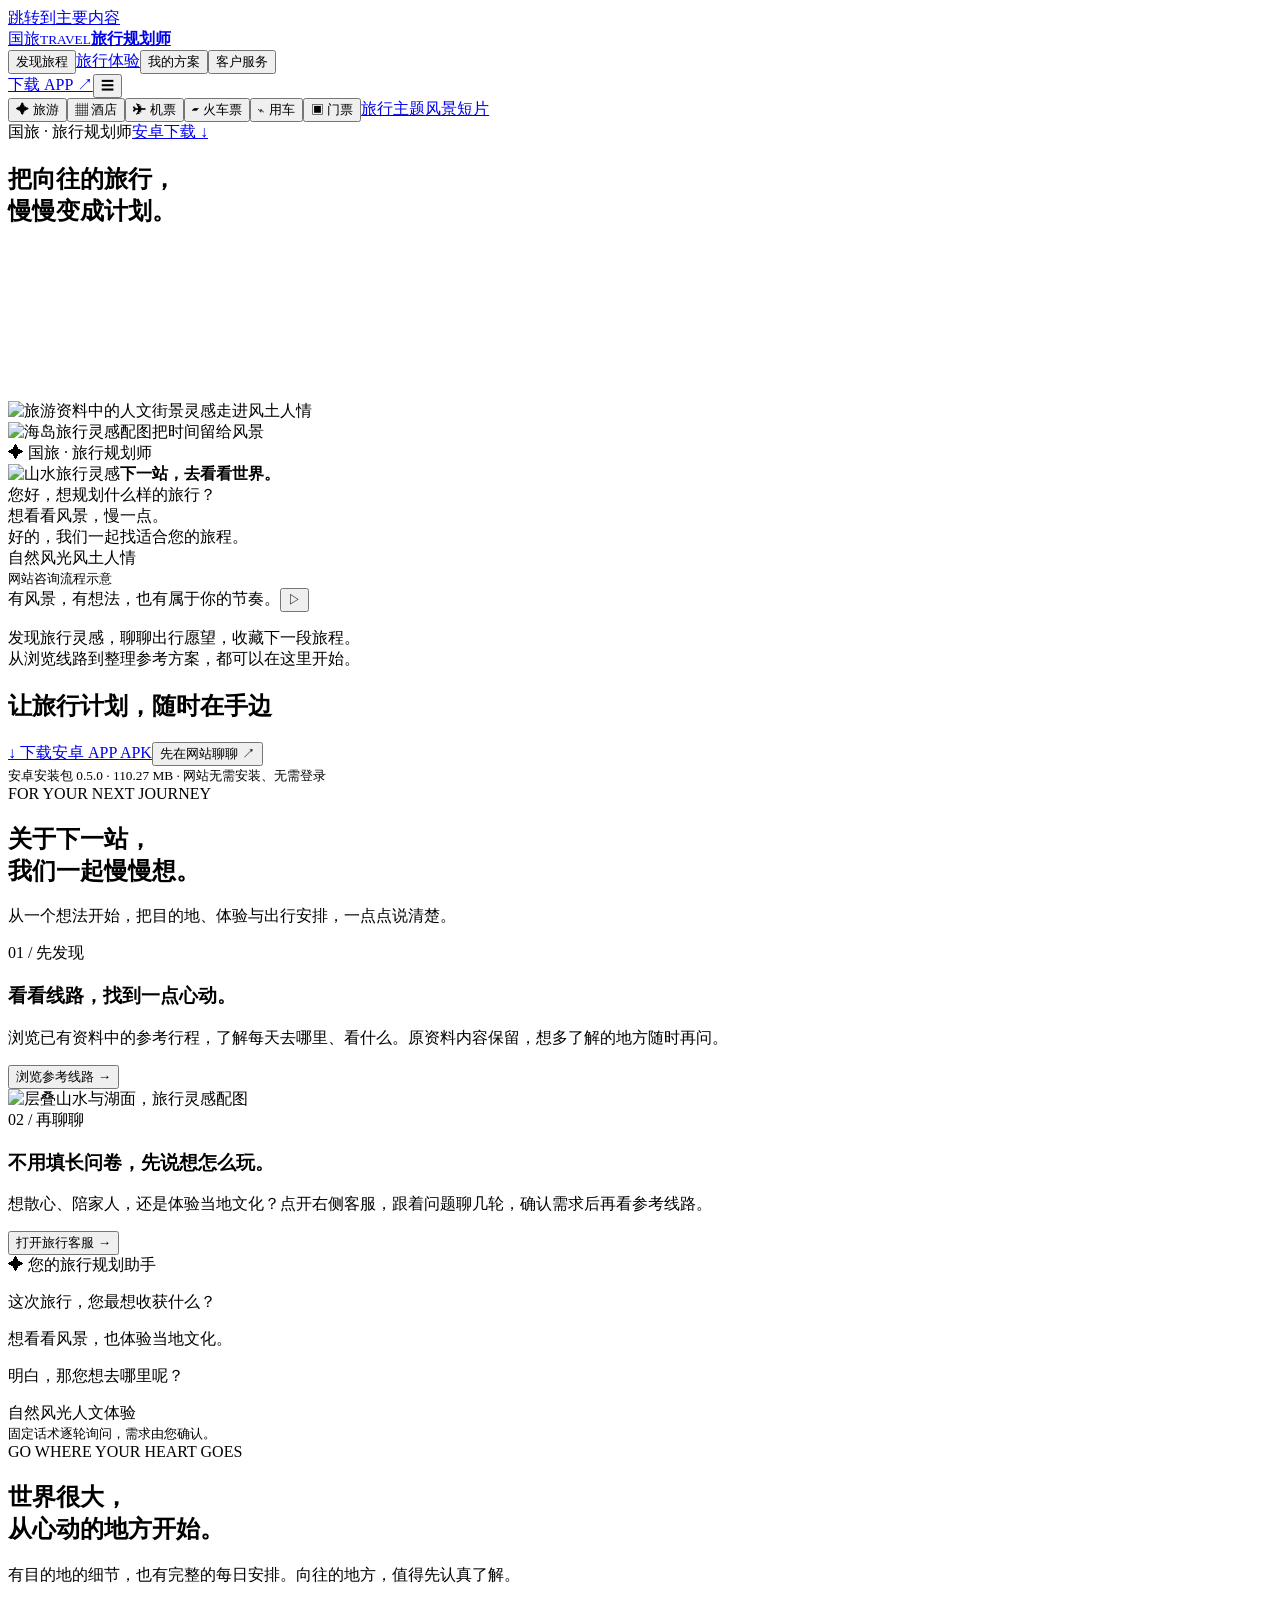
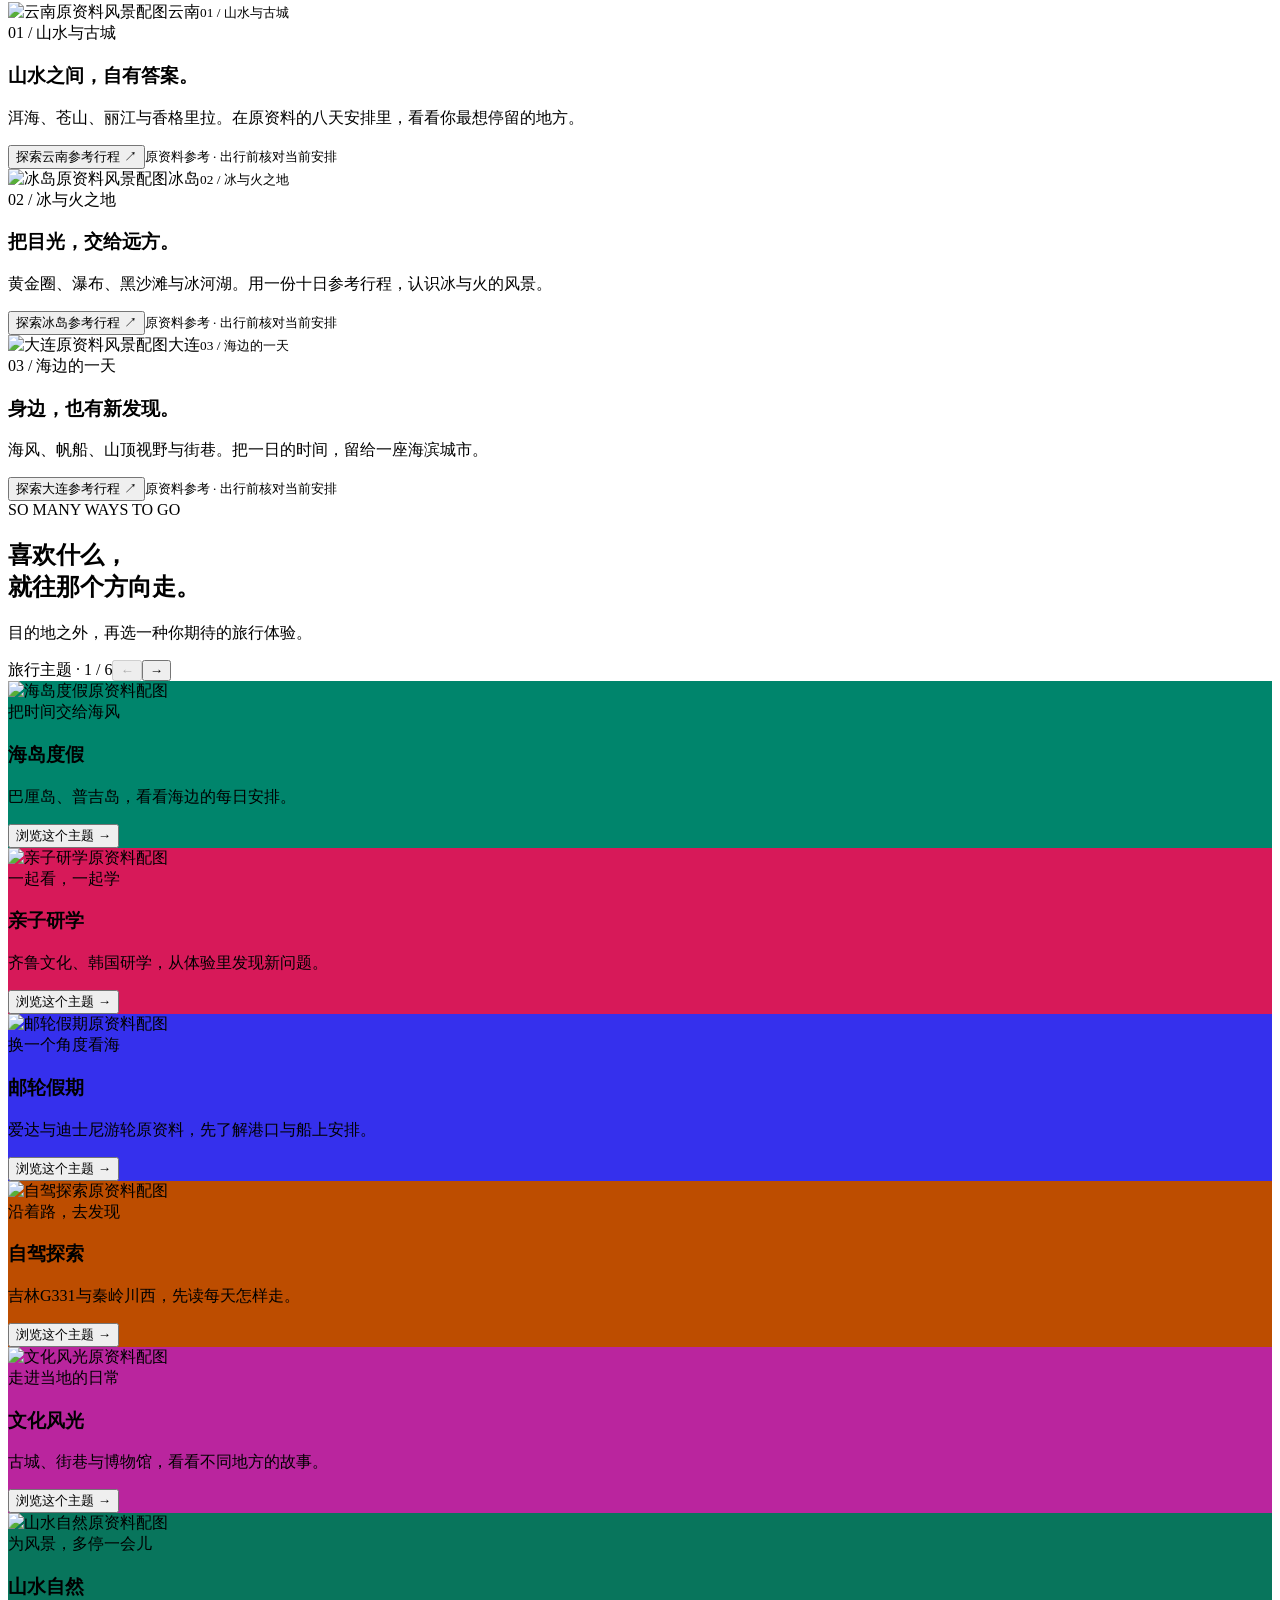
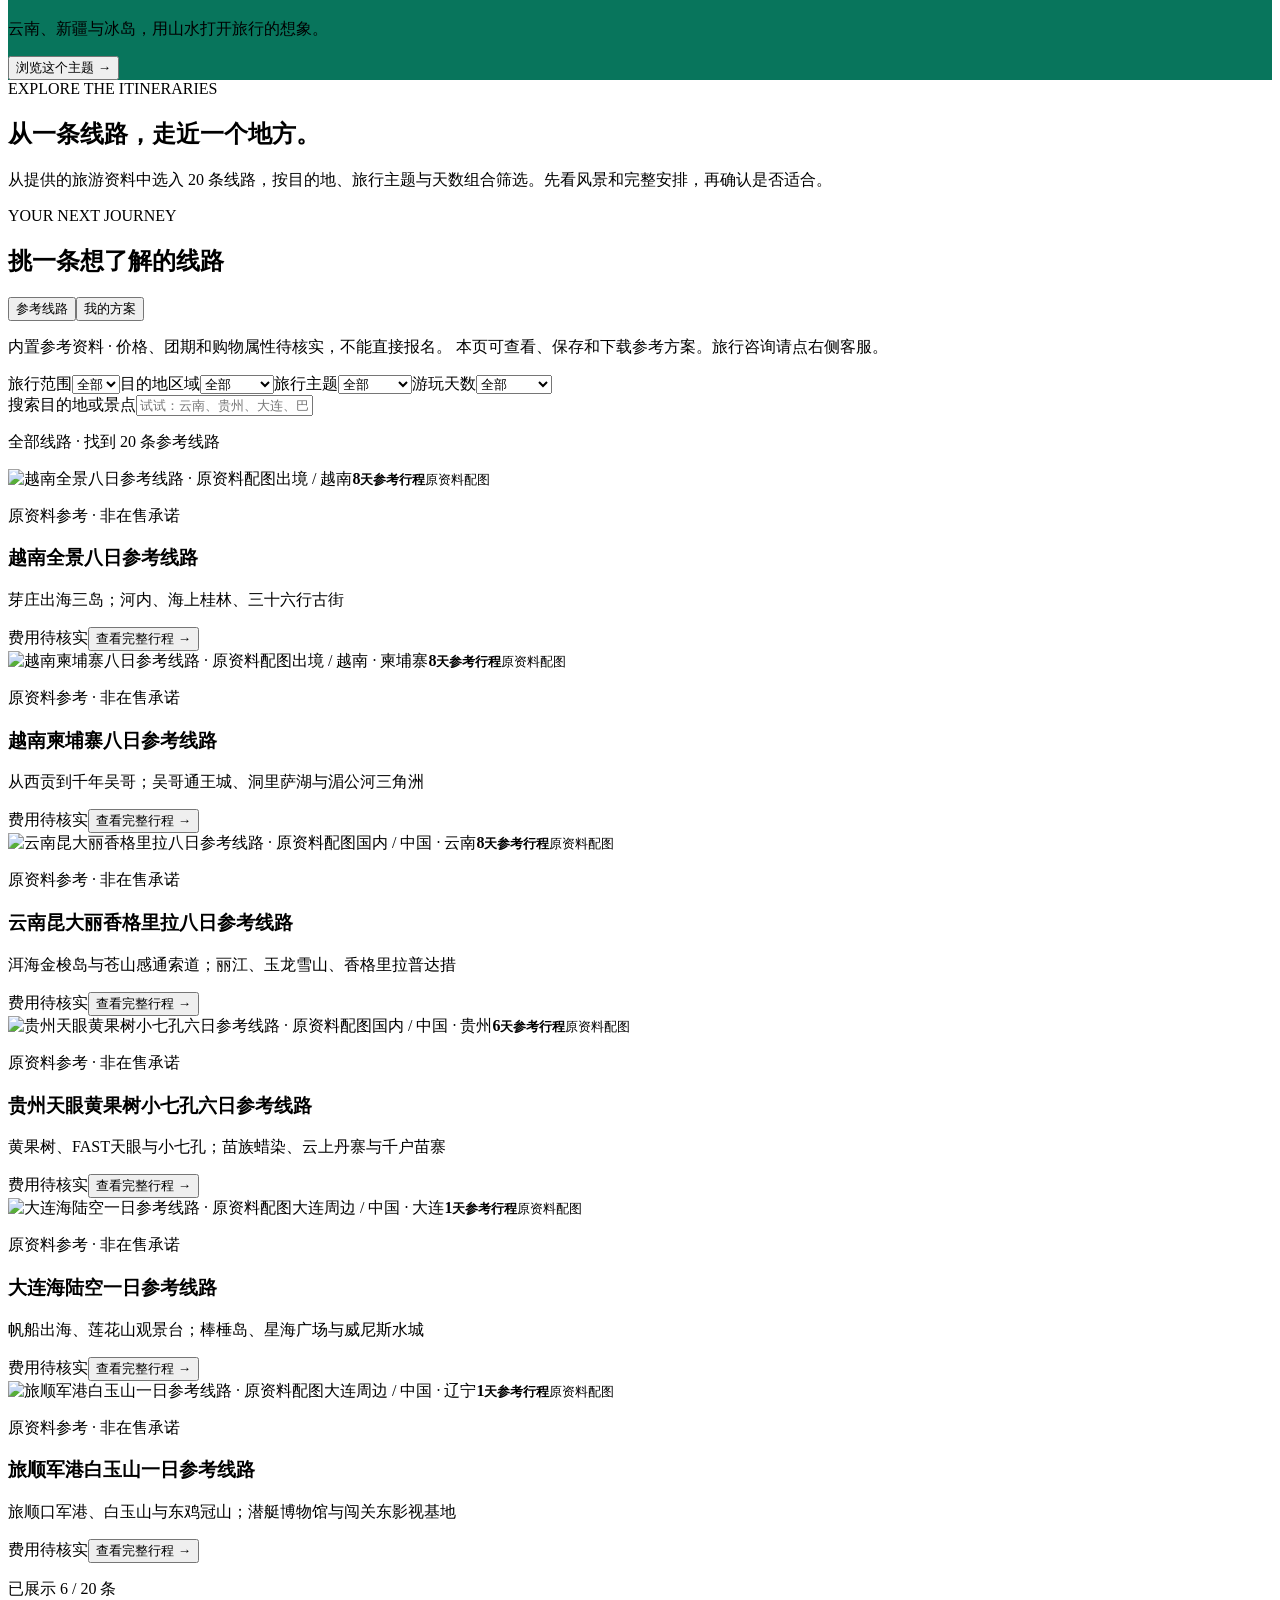
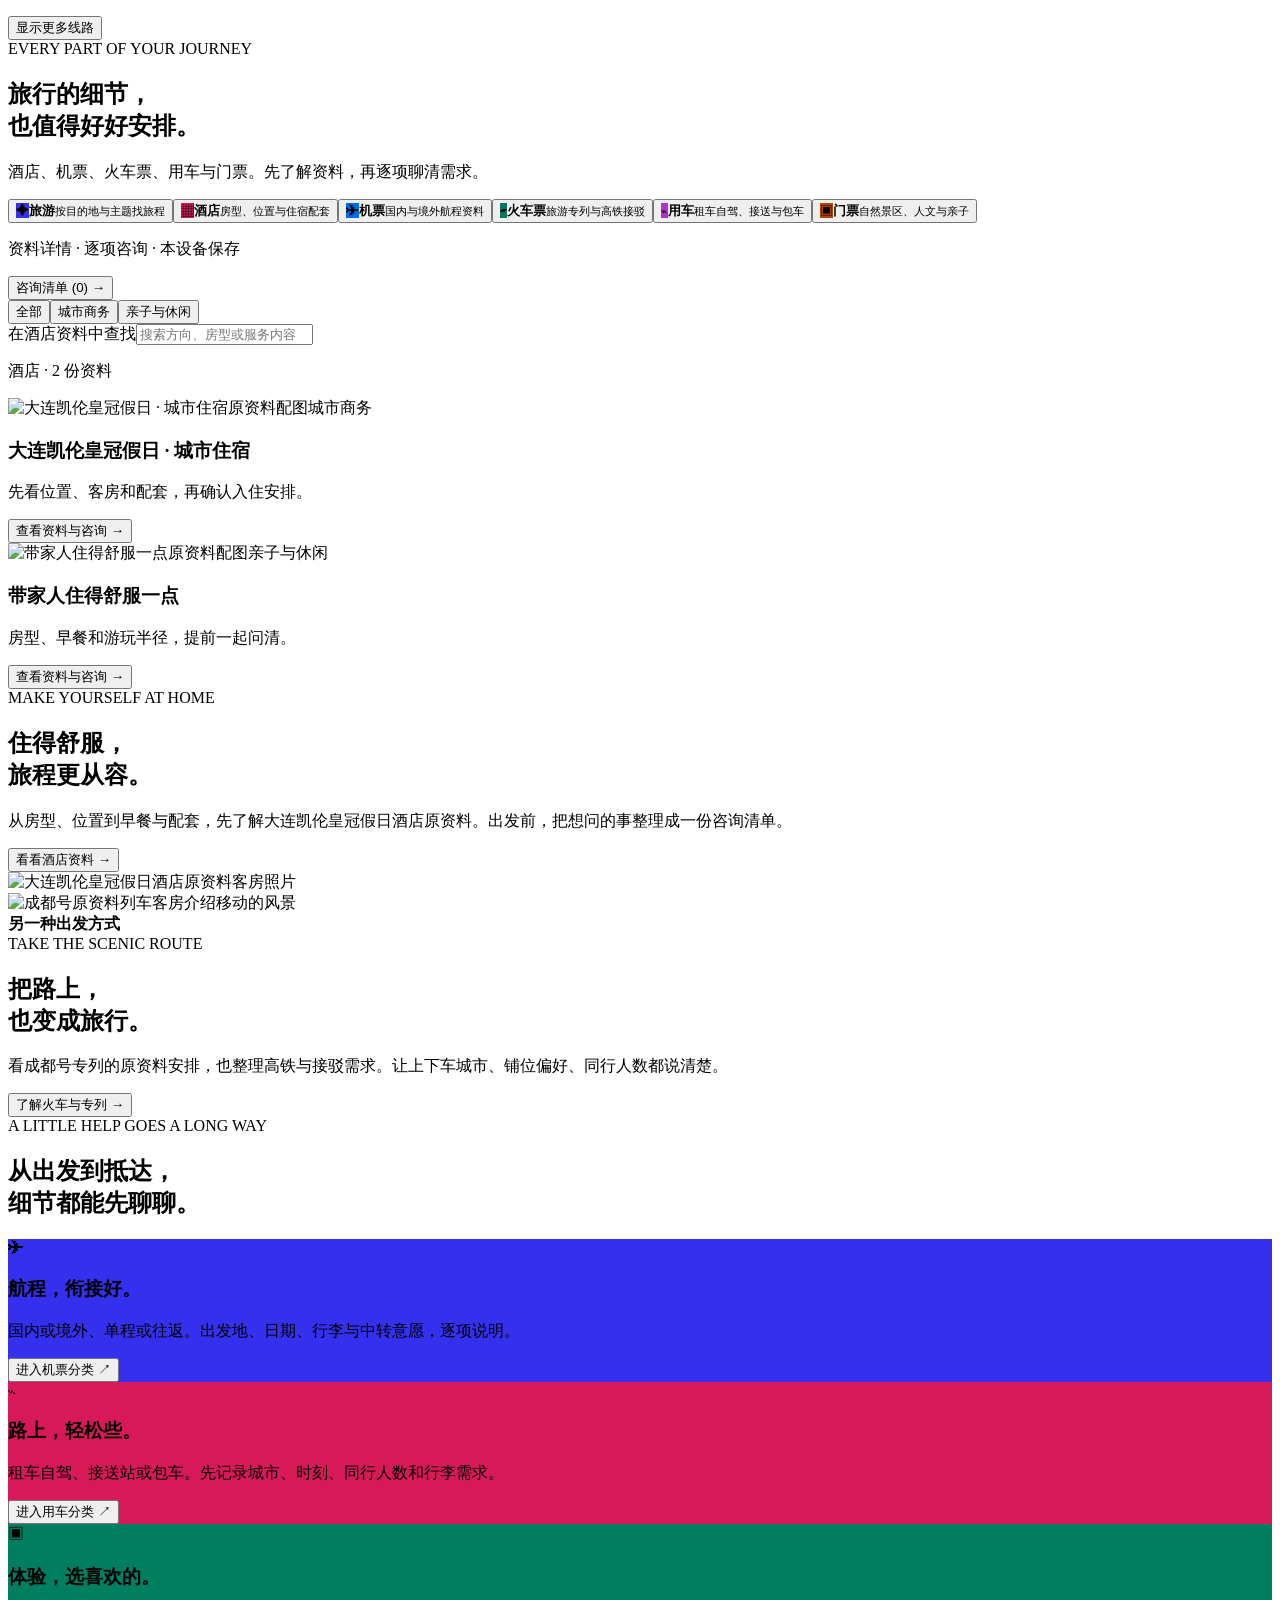
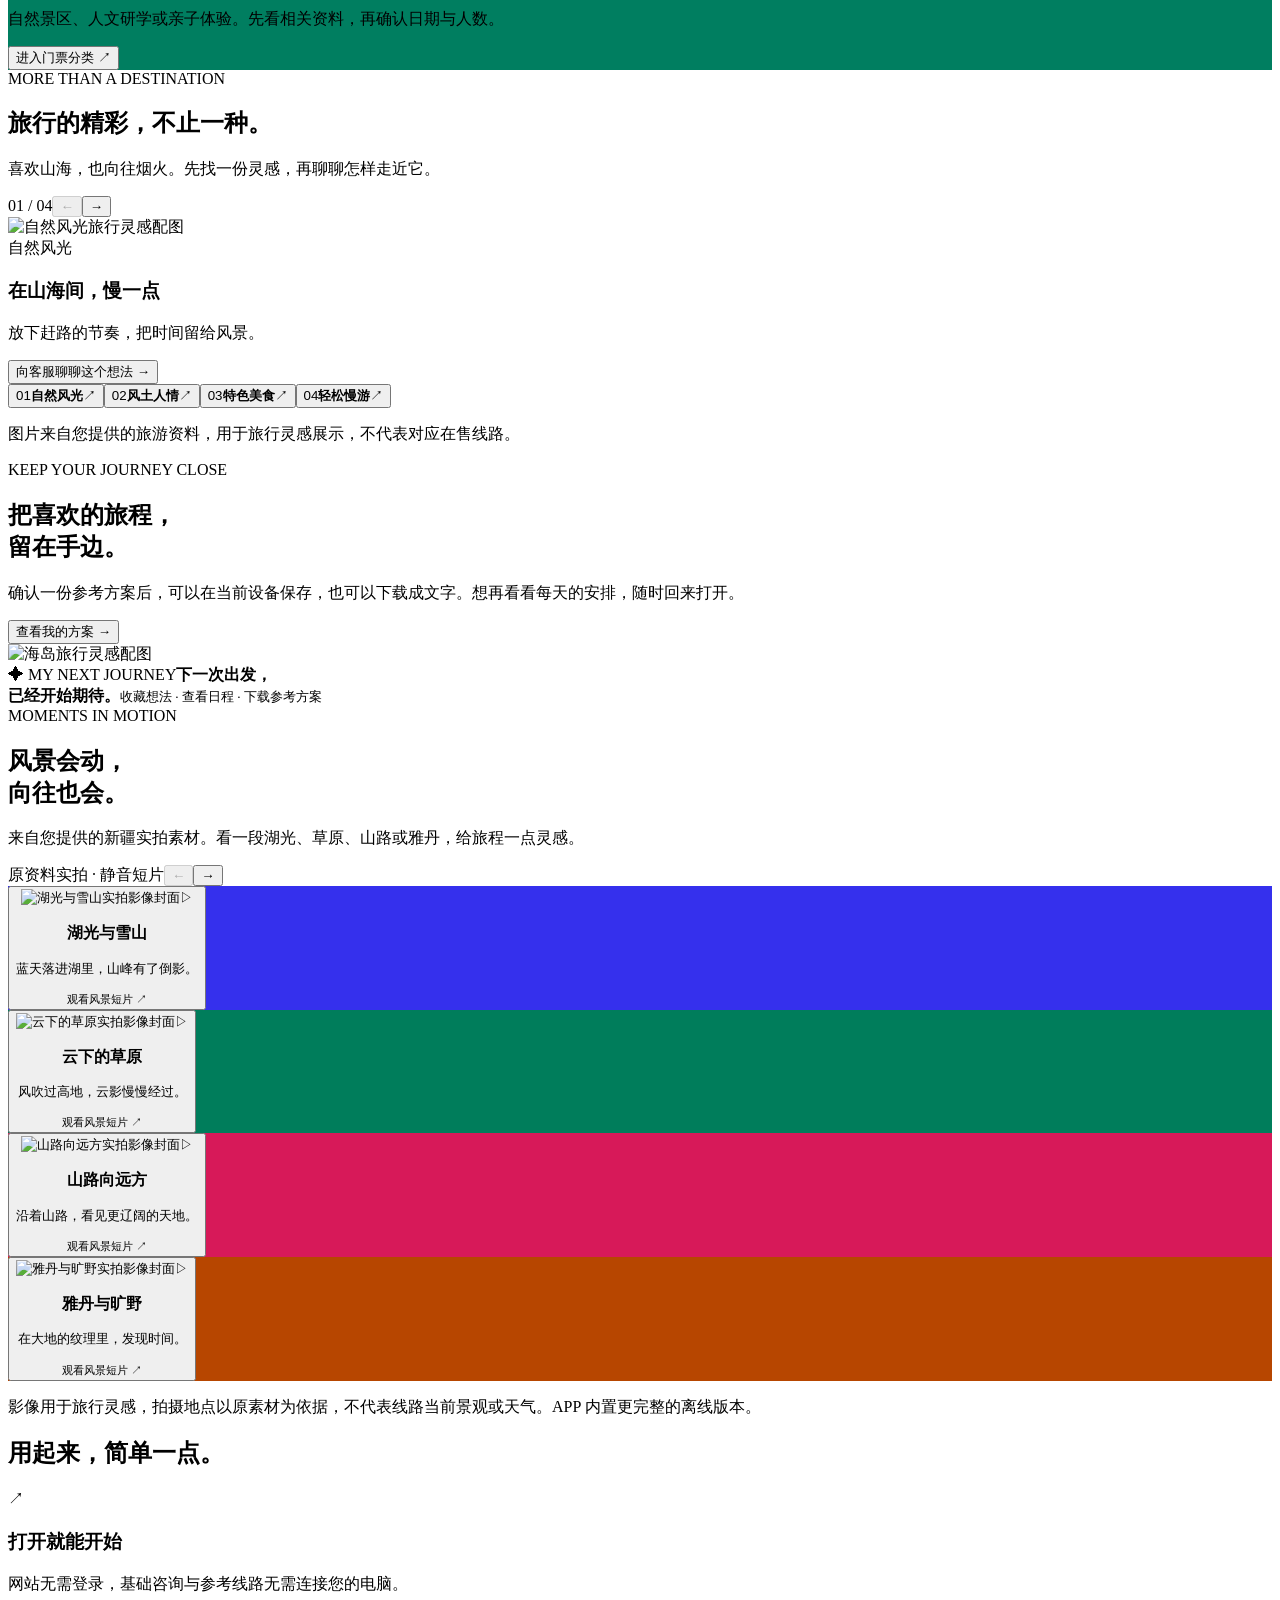
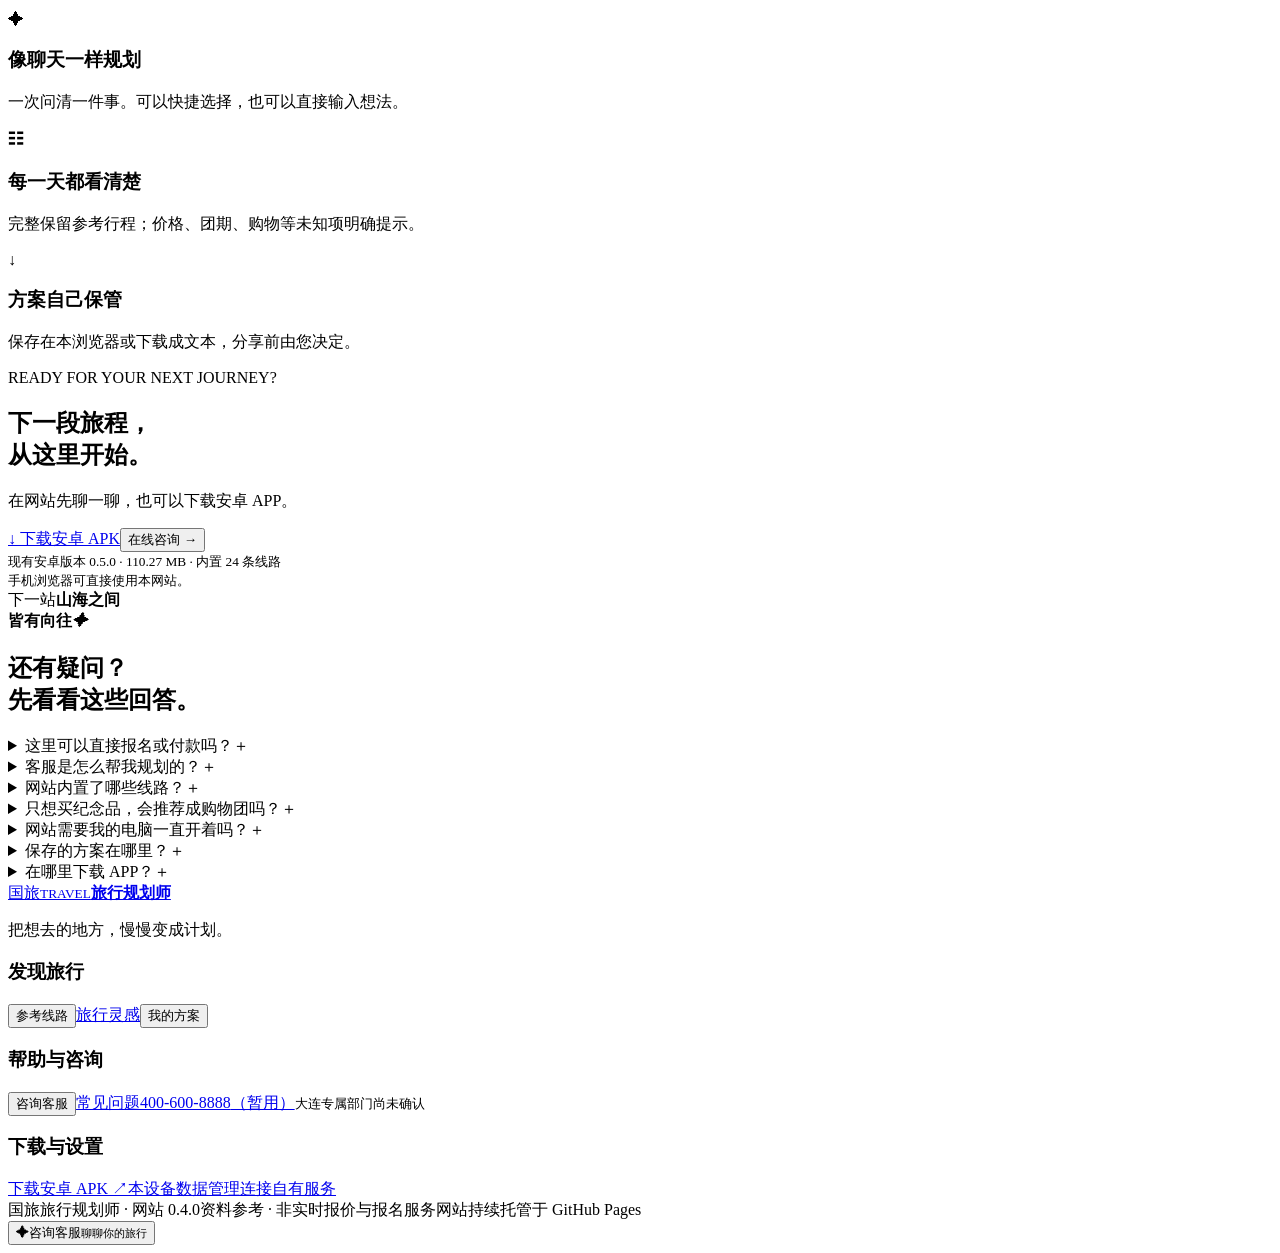
==== commit 6785a031: "Deploy complete website 0.4.0 with nested services and Android 0.5.0 download" ====
--- a/index.html
+++ b/index.html
@@ -1 +1 @@
-<!DOCTYPE html><html lang="zh-CN"><head><meta charSet="utf-8"/><meta name="viewport" content="width=device-width, initial-scale=1"/><link rel="preload" as="image" href="/dalian-travel-planner/travel/culture.webp"/><link rel="preload" as="image" href="/dalian-travel-planner/travel/sea.webp"/><link rel="preload" as="image" href="/dalian-travel-planner/travel/landscape.webp"/><link rel="stylesheet" href="/dalian-travel-planner/_next/static/chunks/35rak712qin2l.css" data-precedence="next"/><link rel="preload" as="script" fetchPriority="low" href="/dalian-travel-planner/_next/static/chunks/0pb__fn2f1yx1.js"/><script src="/dalian-travel-planner/_next/static/chunks/25l_295st-uro.js" async=""></script><script src="/dalian-travel-planner/_next/static/chunks/3af-tak9lnoam.js" async=""></script><script src="/dalian-travel-planner/_next/static/chunks/1zi1m5dd6dpcv.js" async=""></script><script src="/dalian-travel-planner/_next/static/chunks/turbopack-43uljtqnja_cf.js" async=""></script><script src="/dalian-travel-planner/_next/static/chunks/2yw00www3p8ge.js" async=""></script><script src="/dalian-travel-planner/_next/static/chunks/3g2adtujwgouy.js" async=""></script><script src="/dalian-travel-planner/_next/static/chunks/38kplvlizsn3q.js" async=""></script><script src="/dalian-travel-planner/_next/static/chunks/3asjt-0a_dr92.js" async=""></script><title>大连国旅 · AI旅行规划师</title><meta name="description" content="按你的需求寻找旅行路线"/><script src="/dalian-travel-planner/_next/static/chunks/0cz1d0mv5g_q7.js" noModule=""></script></head><body><div hidden=""><!--$--><!--/$--></div><div class="gt-site"><a class="gt-skip" href="#travel-main">跳转到主要内容</a><header class="gt-header"><div class="gt-nav-wrap"><a href="#top" class="gt-brand" aria-label="国旅旅行规划师首页"><span class="gt-logo">国旅<small>TRAVEL</small></span><strong>旅行规划师</strong></a><nav aria-label="主要导航" class=""><button>发现旅程</button><a href="#experience">旅行体验</a><button>我的方案</button><button>客户服务</button></nav><a class="gt-button gt-small gt-header-download" href="https://github.com/mg1998ex-crypto/dalian-travel-planner/releases/download/v0.4.0/travel-planner-0.4.0.apk">下载 APP ↗</a><button class="gt-menu" aria-label="切换导航菜单" aria-expanded="false">☰</button></div></header><div class="gt-subnav"><div><button>参考线路</button><a href="#experience">自然风光</a><a href="#experience">人文体验</a><a href="#how-it-works">怎么规划</a><a href="#faq">常见问题</a></div></div><main id="travel-main"><section class="gt-hero gt-container" id="top"><div class="gt-product-row"><span>国旅 · 旅行规划师</span><a href="#download">安卓下载 ↓</a></div><h1>把向往的旅行，<br class="gt-mobile-break"/>慢慢变成计划。</h1><div class="gt-hero-media"><video src="/dalian-travel-planner/travel/journey.webm" poster="/dalian-travel-planner/travel/mountains.webp" loop="" muted="" playsInline="" preload="metadata" aria-label="山景旅行动态展示"></video><div class="gt-hero-shade"></div><div class="gt-floating-card gt-float-left"><img src="/dalian-travel-planner/travel/culture.webp" alt="旅游资料中的人文街景灵感"/><span>走进风土人情</span></div><div class="gt-floating-card gt-float-right"><img src="/dalian-travel-planner/travel/sea.webp" alt="海岛旅行灵感配图"/><span>把时间留给风景</span></div><div class="gt-preview-phone" aria-label="网站咨询流程示意"><div class="gt-phone-camera"></div><div class="gt-phone-bar">✦ 国旅 · 旅行规划师</div><div class="gt-phone-photo"><img src="/dalian-travel-planner/travel/landscape.webp" alt="山水旅行灵感"/><strong>下一站，去看看世界。</strong></div><div class="gt-phone-mini">您好，想规划什么样的旅行？</div><div class="gt-phone-mini gt-mini-user">想看看风景，慢一点。</div><div class="gt-phone-mini">好的，我们一起找适合您的旅程。</div><div class="gt-phone-choices"><span>自然风光</span><span>风土人情</span></div><small>网站咨询流程示意</small></div><div class="gt-media-caption"><span>有风景，有想法，也有属于你的节奏。</span><button aria-label="播放首页动效">▷</button></div></div><p class="gt-hero-description">发现旅行灵感，聊聊出行愿望，收藏下一段旅程。<br/>从浏览线路到整理参考方案，都可以在这里开始。</p><div class="gt-download-intro"><h2>让旅行计划，随时在手边</h2><div class="gt-button-row"><a class="gt-button" href="https://github.com/mg1998ex-crypto/dalian-travel-planner/releases/download/v0.4.0/travel-planner-0.4.0.apk">↓ 下载安卓 APP <span>APK</span></a><button class="gt-button gt-outline">先在网站聊聊 ↗</button></div><small>安卓安装包 0.4.0 · 36.23 MB · 网站无需安装、无需登录</small></div></section><section class="gt-feature-section gt-container" id="how-it-works"><div class="gt-section-heading"><span class="gt-eyebrow">FOR YOUR NEXT JOURNEY</span><h2>关于下一站，<br/>我们一起慢慢想。</h2><p>从一个想法开始，把目的地、体验与出行安排，一点点说清楚。</p></div><div class="gt-feature-grid"><article><div class="gt-feature-copy"><span class="gt-step">01 / 先发现</span><h3>看看线路，找到一点心动。</h3><p>浏览已有资料中的参考行程，了解每天去哪里、看什么。原资料内容保留，想多了解的地方随时再问。</p><button class="gt-link-button">浏览参考线路 →</button></div><img class="gt-feature-image" src="/dalian-travel-planner/travel/landscape.webp" alt="层叠山水与湖面，旅行灵感配图" loading="lazy"/></article><article><div class="gt-feature-copy"><span class="gt-step">02 / 再聊聊</span><h3>不用填长问卷，先说想怎么玩。</h3><p>想散心、陪家人，还是体验当地文化？点开右侧客服，跟着问题聊几轮，确认需求后再看参考线路。</p><button class="gt-link-button">打开旅行客服 →</button></div><div class="gt-conversation-demo" aria-label="客服对话功能预览"><span>✦ 您的旅行规划助手</span><p>这次旅行，您最想收获什么？</p><p class="gt-demo-user">想看看风景，也体验当地文化。</p><p>明白，那您想去哪里呢？</p><div><span>自然风光</span><span>人文体验</span></div><small>固定话术逐轮询问，需求由您确认。</small></div></article></div></section><section class="gt-routes-section" id="routes"><div class="gt-container"><div class="gt-section-heading"><span class="gt-eyebrow">EXPLORE THE ITINERARIES</span><h2>从一条线路，走近一个地方。</h2><p>从提供的旅游资料中选入 <!-- -->17<!-- --> 条线路，覆盖 <!-- -->8<!-- --> 类旅行。先看风景和完整安排，再确认是否适合。</p></div><div class="lp-shell gt-route-workspace"> <section class="lp-workspace" aria-label="旅行工作区"><div class="lp-section-head"><div><p class="lp-kicker">YOUR NEXT JOURNEY</p><h2>挑一条想了解的线路</h2></div><div class="gt-work-tabs"><button>参考线路</button><button>我的方案</button></div></div><p class="lp-disclosure">内置参考资料 · 价格、团期和购物属性待核实，不能直接报名。<!-- --> 本页可查看、保存和下载参考方案。旅行咨询请点右侧客服。</p><div class="gt-category-options" role="group" aria-label="线路分类"><button aria-pressed="true">全部<span>17</span></button><button aria-pressed="false">国内<span>2</span></button><button aria-pressed="false">出境<span>4</span></button><button aria-pressed="false">大连周边<span>2</span></button><button aria-pressed="false">海岛<span>2</span></button><button aria-pressed="false">邮轮<span>2</span></button><button aria-pressed="false">研学<span>2</span></button><button aria-pressed="false">康养<span>1</span></button><button aria-pressed="false">自驾游<span>2</span></button></div><label class="lp-search">搜索目的地或景点<input aria-label="搜索线路" placeholder="试试：云南、贵州、大连、巴厘岛、邮轮、自驾游" value=""/></label><div class="gt-filter-count"><p role="status" aria-label="线路筛选结果">全部分类<!-- --> · 找到 <!-- -->17<!-- --> 条参考线路</p></div><div class="lp-grid"><article class="lp-route"><div class="lp-route-cover cover-0"><img src="/dalian-travel-planner/travel/routes/src0024-1.webp" alt="越南全景八日参考线路 · 原资料配图" loading="lazy"/><span>出境<!-- --> / <!-- -->越南</span><strong>8<small>天参考行程</small></strong><small class="gt-cover-credit">原资料配图</small></div><div class="lp-route-body"><p class="lp-kicker">原资料参考 · 非在售承诺</p><h3>越南全景八日参考线路</h3><p>芽庄出海三岛；河内、海上桂林、三十六行古街</p><div class="lp-route-bottom"><span>费用待核实</span><button aria-label="查看越南全景八日参考线路完整行程">查看完整行程 →</button></div></div></article><article class="lp-route"><div class="lp-route-cover cover-1"><img src="/dalian-travel-planner/travel/routes/src0036-1.webp" alt="越南柬埔寨八日参考线路 · 原资料配图" loading="lazy"/><span>出境<!-- --> / <!-- -->越南 · 柬埔寨</span><strong>8<small>天参考行程</small></strong><small class="gt-cover-credit">原资料配图</small></div><div class="lp-route-body"><p class="lp-kicker">原资料参考 · 非在售承诺</p><h3>越南柬埔寨八日参考线路</h3><p>从西贡到千年吴哥；吴哥通王城、洞里萨湖与湄公河三角洲</p><div class="lp-route-bottom"><span>费用待核实</span><button aria-label="查看越南柬埔寨八日参考线路完整行程">查看完整行程 →</button></div></div></article><article class="lp-route"><div class="lp-route-cover cover-2"><img src="/dalian-travel-planner/travel/routes/src0986-1.webp" alt="云南昆大丽香格里拉八日参考线路 · 原资料配图" loading="lazy"/><span>国内<!-- --> / <!-- -->中国 · 云南</span><strong>8<small>天参考行程</small></strong><small class="gt-cover-credit">原资料配图</small></div><div class="lp-route-body"><p class="lp-kicker">原资料参考 · 非在售承诺</p><h3>云南昆大丽香格里拉八日参考线路</h3><p>洱海金梭岛与苍山感通索道；丽江、玉龙雪山、香格里拉普达措</p><div class="lp-route-bottom"><span>费用待核实</span><button aria-label="查看云南昆大丽香格里拉八日参考线路完整行程">查看完整行程 →</button></div></div></article><article class="lp-route"><div class="lp-route-cover cover-3"><img src="/dalian-travel-planner/travel/routes/src1239-1.webp" alt="贵州天眼黄果树小七孔六日参考线路 · 原资料配图" loading="lazy"/><span>国内<!-- --> / <!-- -->中国 · 贵州</span><strong>6<small>天参考行程</small></strong><small class="gt-cover-credit">原资料配图</small></div><div class="lp-route-body"><p class="lp-kicker">原资料参考 · 非在售承诺</p><h3>贵州天眼黄果树小七孔六日参考线路</h3><p>黄果树、FAST天眼与小七孔；苗族蜡染、云上丹寨与千户苗寨</p><div class="lp-route-bottom"><span>费用待核实</span><button aria-label="查看贵州天眼黄果树小七孔六日参考线路完整行程">查看完整行程 →</button></div></div></article><article class="lp-route"><div class="lp-route-cover cover-4"><img src="/dalian-travel-planner/travel/routes/src1311-1.webp" alt="大连海陆空一日参考线路 · 原资料配图" loading="lazy"/><span>大连周边<!-- --> / <!-- -->中国 · 大连</span><strong>1<small>天参考行程</small></strong><small class="gt-cover-credit">原资料配图</small></div><div class="lp-route-body"><p class="lp-kicker">原资料参考 · 非在售承诺</p><h3>大连海陆空一日参考线路</h3><p>帆船出海、莲花山观景台；棒棰岛、星海广场与威尼斯水城</p><div class="lp-route-bottom"><span>费用待核实</span><button aria-label="查看大连海陆空一日参考线路完整行程">查看完整行程 →</button></div></div></article><article class="lp-route"><div class="lp-route-cover cover-5"><img src="/dalian-travel-planner/travel/routes/src1308-1.webp" alt="旅顺军港白玉山一日参考线路 · 原资料配图" loading="lazy"/><span>大连周边<!-- --> / <!-- -->中国 · 辽宁</span><strong>1<small>天参考行程</small></strong><small class="gt-cover-credit">原资料配图</small></div><div class="lp-route-body"><p class="lp-kicker">原资料参考 · 非在售承诺</p><h3>旅顺军港白玉山一日参考线路</h3><p>旅顺口军港、白玉山与东鸡冠山；潜艇博物馆与闯关东影视基地</p><div class="lp-route-bottom"><span>费用待核实</span><button aria-label="查看旅顺军港白玉山一日参考线路完整行程">查看完整行程 →</button></div></div></article></div><div class="gt-load-more"><p>已展示 <!-- -->6<!-- --> / <!-- -->17<!-- --> 条</p><button>显示更多线路</button></div></section></div></div></section><section class="gt-experience gt-container" id="experience"><div class="gt-section-heading"><span class="gt-eyebrow">MORE THAN A DESTINATION</span><h2>旅行的精彩，不止一种。</h2><p>喜欢山海，也向往烟火。先找一份灵感，再聊聊怎样走近它。</p></div><div class="gt-carousel-controls"><span>01<!-- --> / 04</span><button disabled="" aria-label="上一个旅行灵感">←</button><button aria-label="下一个旅行灵感">→</button></div><div class="gt-inspiration-grid" aria-label="旅行灵感"><article class="gt-inspiration-main"><img src="/dalian-travel-planner/travel/mountains.webp" alt="自然风光旅行灵感配图" loading="lazy"/><div><span>自然风光</span><h3>在山海间，慢一点</h3><p>放下赶路的节奏，把时间留给风景。</p><button>向客服聊聊这个想法 →</button></div></article><div class="gt-inspiration-options"><button aria-pressed="true" class="selected"><span>0<!-- -->1</span><strong>自然风光</strong><span>↗</span></button><button aria-pressed="false" class=""><span>0<!-- -->2</span><strong>风土人情</strong><span>↗</span></button><button aria-pressed="false" class=""><span>0<!-- -->3</span><strong>特色美食</strong><span>↗</span></button><button aria-pressed="false" class=""><span>0<!-- -->4</span><strong>轻松慢游</strong><span>↗</span></button></div></div><p class="gt-source">图片来自您提供的旅游资料，用于旅行灵感展示，不代表对应在售线路。</p></section><section class="gt-save-feature gt-container"><div class="gt-save-copy"><span class="gt-eyebrow">KEEP YOUR JOURNEY CLOSE</span><h2>把喜欢的旅程，<br/>留在手边。</h2><p>确认一份参考方案后，可以在当前设备保存，也可以下载成文字。想再看看每天的安排，随时回来打开。</p><button class="gt-button">查看我的方案 →</button></div><div class="gt-save-image"><img src="/dalian-travel-planner/travel/sea.webp" alt="海岛旅行灵感配图" loading="lazy"/><div class="gt-save-card"><span>✦ MY NEXT JOURNEY</span><strong>下一次出发，<br/>已经开始期待。</strong><small>收藏想法 · 查看日程 · 下载参考方案</small></div></div></section><section class="gt-benefits gt-container"><div class="gt-section-heading"><h2>用起来，简单一点。</h2></div><div class="gt-benefit-grid"><article><span>↗</span><h3>打开就能开始</h3><p>网站无需登录，基础咨询与参考线路无需连接您的电脑。</p></article><article><span>✦</span><h3>像聊天一样规划</h3><p>一次问清一件事。可以快捷选择，也可以直接输入想法。</p></article><article><span>☷</span><h3>每一天都看清楚</h3><p>完整保留参考行程；价格、团期、购物等未知项明确提示。</p></article><article><span>↓</span><h3>方案自己保管</h3><p>保存在本浏览器或下载成文本，分享前由您决定。</p></article></div></section><section class="gt-final-download gt-container" id="download"><div><span class="gt-eyebrow">READY FOR YOUR NEXT JOURNEY?</span><h2>下一段旅程，<br/>从这里开始。</h2><p>在网站先聊一聊，也可以下载安卓 APP。</p><div class="gt-button-row"><a class="gt-button" href="https://github.com/mg1998ex-crypto/dalian-travel-planner/releases/download/v0.4.0/travel-planner-0.4.0.apk">↓ 下载安卓 APK</a><button class="gt-button gt-light-outline">在线咨询 →</button></div><small>现有安卓版本 0.4.0 · 36.23 MB · 内置 24 条线路<br/>手机浏览器可直接使用本网站。</small></div><div class="gt-download-art" aria-hidden="true"><span>下一站</span><strong>山海之间<br/>皆有向往</strong><i>✦</i></div></section><section class="gt-faq gt-container" id="faq"><div class="gt-section-heading"><h2>还有疑问？<br/>先看看这些回答。</h2></div><details><summary>这里可以直接报名或付款吗？<span aria-hidden="true">＋</span></summary><p>目前提供旅行咨询与资料参考，不办理在线报名、支付、签约或实时订票。价格、团期、购物属性等请在出行前进一步核对。</p></details><details><summary>客服是怎么帮我规划的？<span aria-hidden="true">＋</span></summary><p>点击右侧“咨询客服”，输入旅行想法。助手会按固定话术询问目的、目的地、体验、购物意愿、同行情况、时间、天数和预算，等您确认后匹配现有参考线路。此阶段无需在线 AI 服务。</p></details><details><summary>网站内置了哪些线路？<span aria-hidden="true">＋</span></summary><p>目前选入 17 条参考线路，覆盖国内、出境、大连周边、海岛、邮轮、研学、康养、自驾游 8 类。每条都来自提供的原始资料，带每日行程、资料配图及原文补充信息。现行价格、团期和购物属性仍待核实，不把历史资料当作当前可报名承诺。</p></details><details><summary>只想买纪念品，会推荐成购物团吗？<span aria-hidden="true">＋</span></summary><p>不会。自由购买纪念品与接受行程安排购物是分别确认的意愿。现有线路购物属性尚未核实，不能据此承诺满足纯玩或含购物的要求。</p></details><details><summary>网站需要我的电脑一直开着吗？<span aria-hidden="true">＋</span></summary><p>网站主体、图片、动效、固定话术客服、内置线路和本地保存由 GitHub Pages 提供，不依赖您的电脑。只有明确进入“连接自有服务”的高级功能时才需要另有运行中的服务。</p></details><details><summary>保存的方案在哪里？<span aria-hidden="true">＋</span></summary><p>在同一设备、同一浏览器的“我的方案”中。不会自动跨设备同步；清理浏览器数据前建议下载方案文本。咨询对话也只保留在当前浏览器，可在聊天窗口重新开始。</p></details><details><summary>在哪里下载 APP？<span aria-hidden="true">＋</span></summary><p>点击顶部或本页的安卓 APK 下载按钮获取现有签名安装包 0.4.0。iOS 版本暂未提供。网站可以直接用手机浏览器访问。</p></details></section></main><footer class="gt-footer"><div class="gt-container gt-footer-grid"><div><a href="#top" class="gt-brand"><span class="gt-logo">国旅<small>TRAVEL</small></span><strong>旅行规划师</strong></a><p>把想去的地方，慢慢变成计划。</p></div><div><h3>发现旅行</h3><button>参考线路</button><a href="#experience">旅行灵感</a><button>我的方案</button></div><div><h3>帮助与咨询</h3><button>咨询客服</button><a href="#faq">常见问题</a><a href="tel:4006008888">400-600-8888<!-- -->（暂用）</a><small>大连专属部门尚未确认</small></div><div><h3>下载与设置</h3><a href="https://github.com/mg1998ex-crypto/dalian-travel-planner/releases/download/v0.4.0/travel-planner-0.4.0.apk">下载安卓 APK ↗</a><a href="/dalian-travel-planner/data/">本设备数据管理</a><a href="/dalian-travel-planner/online/">连接自有服务</a></div></div><div class="gt-container gt-footer-bottom"><span>国旅旅行规划师 · 网站 0.3.2</span><span>资料参考 · 非实时报价与报名服务</span><span>网站持续托管于 GitHub Pages</span></div></footer><button class="gt-concierge-launcher" aria-label="咨询旅行客服" aria-expanded="false" aria-controls="travel-concierge"><span class="gt-bot-icon" aria-hidden="true">✦<i></i><i></i></span><span>咨询客服<small>聊聊你的旅行</small></span><span class="gt-online-dot"></span></button></div><!--$--><!--/$--><script id="_R_">(globalThis["TURBOPACK"] || (globalThis["TURBOPACK"] = [])).push({"otherChunks":["static/chunks/0pb__fn2f1yx1.js","static/chunks/25l_295st-uro.js","static/chunks/3af-tak9lnoam.js","static/chunks/1zi1m5dd6dpcv.js"],"runtimeModuleIds":[95506]});</script><script src="/dalian-travel-planner/_next/static/chunks/0pb__fn2f1yx1.js" async=""></script><script>(self.__next_f=self.__next_f||[]).push([0])</script><script>self.__next_f.push([1,"1:\"$Sreact.fragment\"\n2:\"/dalian-travel-planner/_next/static/chunks/2yw00www3p8ge.js\"\n3:I[88287,[\"$2\"],\"default\"]\n4:I[74895,[\"$2\"],\"default\"]\n6:I[83380,[\"$2\"],\"ClientPageRoot\"]\n7:\"/dalian-travel-planner/_next/static/chunks/3g2adtujwgouy.js\"\n8:\"/dalian-travel-planner/_next/static/chunks/38kplvlizsn3q.js\"\n9:\"/dalian-travel-planner/_next/static/chunks/3asjt-0a_dr92.js\"\na:I[53478,[\"$2\",\"$7\",\"$8\",\"$9\"],\"default\"]\nd:I[51858,[\"$2\"],\"OutletBoundary\"]\ne:\"$Sreact.suspense\"\n10:\"ViewportBoundary\"\n11:I[51858,[\"$2\"],\"$10\"]\n13:\"MetadataBoundary\"\n14:I[51858,[\"$2\"],\"$13\"]\n16:I[52576,[\"$2\"],\"default\",1]\n:HL[\"/dalian-travel-planner/_next/static/chunks/35rak712qin2l.css\",\"style\"]\n5:[[\"children\",{\"s\":\"__PAGE__\",\"h\":512,\"d\":{\"r\":[\"$\",\"$1\",\"c\",{\"children\":[[\"$\",\"$L6\",null,{\"Component\":\"$a\",\"serverProvidedParams\":{\"searchParams\":{},\"params\":{},\"promises\":[\"$@b\",\"$@c\"]}}],[[\"$\",\"script\",\"script-0\",{\"src\":\"/dalian-travel-planner/_next/static/chunks/3g2adtujwgouy.js\",\"async\":true,\"nonce\":\"$undefined\"}],[\"$\",\"script\",\"script-1\",{\"src\":\"/dalian-travel-planner/_next/static/chunks/38kplvlizsn3q.js\",\"async\":true,\"nonce\":\"$undefined\"}],[\"$\",\"script\",\"script-2\",{\"src\":\"/dalian-travel-planner/_next/static/chunks/3asjt-0a_dr92.js\",\"async\":true,\"nonce\":\"$undefined\"}]],[\"$\",\"$Ld\",null,{\"children\":[\"$\",\"$e\",null,{\"name\":\"Next.MetadataOutlet\",\"children\":\"$@f\"}]}]]}],\"p\":false,\"v\":null}}]]\n0:{\"P\":null,\"c\":[\"\",\"\"],\"q\":\"\",\"i\":false,\"t\":{\"t\":{\"s\":\"\",\"h\":528,\"d\":{\"r\":[\"$\",\"$1\",\"c\",{\"children\":[[[\"$\",\"link\",\"0\",{\"rel\":\"stylesheet\",\"href\":\"/dalian-travel-planner/_next/static/chunks/35rak712qin2l.css\",\"precedence\":\"next\",\"crossOrigin\":\"$undefined\",\"nonce\":\"$undefined\"}],[\"$\",\"script\",\"script-0\",{\"src\":\"/dalian-travel-planner/_next/static/chunks/2yw00www3p8ge.js\",\"async\":true,\"nonce\":\"$undefined\"}]],[\"$\",\"html\",null,{\"lang\":\"zh-CN\",\"children\":[\"$\",\"body\",null,{\"children\":[\"$\",\"$L3\",null,{\"parallelRouterKey\":\"children\",\"error\":\"$undefined\",\"errorStyles\":\"$undefined\",\"errorScripts\":\"$undefined\",\"template\":[\"$\",\"$L4\",null,{}],\"templateStyles\":\"$undefined\",\"templateScripts\":\"$undefined\",\"notFound\":[[[\"$\",\"title\",null,{\"children\":\"404: This page could not be found.\"}],[\"$\",\"div\",null,{\"style\":{\"fontFamily\":\"system-ui,\\\"Segoe UI\\\",Roboto,Helvetica,Arial,sans-serif,\\\"Apple Color Emoji\\\",\\\"Segoe UI Emoji\\\"\",\"height\":\"100vh\",\"textAlign\":\"center\",\"display\":\"flex\",\"flexDirection\":\"column\",\"alignItems\":\"center\",\"justifyContent\":\"center\"},\"children\":[\"$\",\"div\",null,{\"children\":[[\"$\",\"style\",null,{\"dangerouslySetInnerHTML\":{\"__html\":\"body{color:#000;background:#fff;margin:0}.next-error-h1{border-right:1px solid rgba(0,0,0,.3)}@media (prefers-color-scheme:dark){body{color:#fff;background:#000}.next-error-h1{border-right:1px solid rgba(255,255,255,.3)}}\"}}],[\"$\",\"h1\",null,{\"className\":\"next-error-h1\",\"style\":{\"display\":\"inline-block\",\"margin\":\"0 20px 0 0\",\"padding\":\"0 23px 0 0\",\"fontSize\":24,\"fontWeight\":500,\"verticalAlign\":\"top\",\"lineHeight\":\"49px\"},\"children\":404}],[\"$\",\"div\",null,{\"style\":{\"display\":\"inline-block\"},\"children\":[\"$\",\"h2\",null,{\"style\":{\"fontSize\":14,\"fontWeight\":400,\"lineHeight\":\"49px\",\"margin\":0},\"children\":\"This page could not be found.\"}]}]]}]}]],[]],\"forbidden\":\"$undefined\",\"unauthorized\":\"$undefined\"}]}]}]]}],\"p\":false,\"v\":null},\"c\":\"$Q5\"},\"h\":{\"r\":[\"$\",\"$1\",\"h\",{\"children\":[null,[\"$\",\"$L11\",null,{\"children\":\"$L12\"}],[\"$\",\"$L14\",null,{\"children\":[[\"$\",\"div\",null,{\"hidden\":true,\"children\":[\"$\",\"$e\",null,{\"name\":\"Next.Metadata\",\"children\":\"$L15\"}]}],null]}],null]}],\"p\":false,\"v\":null}},\"m\":\"$undefined\",\"G\":[\"$16\",[[\"$\",\"link\",\"0\",{\"rel\":\"stylesheet\",\"href\":\"/dalian-travel-planner/_next/static/chunks/35rak712qin2l.css\",\"precedence\":\"next\",\"crossOrigin\":\"$undefined\",\"nonce\":\"$undefined\"}]]],\"S\":true,\"r\":\"$undefined\",\"s\":\"$undefined\",\"a\":\"$undefined\",\"l\":\"$undefined\",\"p\":\"$undefined\",\"d\":\"$undefined\",\"b\":\"dSC61O7Bx3vVbmRtIuni-\"}\nb:{}\nc:\"$5:0:1:d:r:props:children:0:props:serverProvidedParams:params\"\n12:[[\"$\",\"meta\",\"0\",{\"charSet\":\"utf-8\"}],[\"$\",\"meta\",\"1\",{\"name\":\"viewport\",\"content\":\"width=device-width, initial-scale=1\"}]]\nf:null\n15:[[\"$\",\"title\",\"0\",{\"children\":\"大连国旅 · AI旅行规划师\"}],[\"$\",\"meta\",\"1\",{\"name\":\"description\",\"content\":\"按你的需求寻找旅行路线\"}]]\n"])</script></body></html>+<!DOCTYPE html><html lang="zh-CN"><head><meta charSet="utf-8"/><meta name="viewport" content="width=device-width, initial-scale=1"/><link rel="preload" as="image" href="/dalian-travel-planner/travel/culture.webp"/><link rel="preload" as="image" href="/dalian-travel-planner/travel/sea.webp"/><link rel="preload" as="image" href="/dalian-travel-planner/travel/landscape.webp"/><link rel="stylesheet" href="/dalian-travel-planner/_next/static/chunks/2cqrtqjlh161q.css" data-precedence="next"/><link rel="preload" as="script" fetchPriority="low" href="/dalian-travel-planner/_next/static/chunks/0pb__fn2f1yx1.js"/><script src="/dalian-travel-planner/_next/static/chunks/25l_295st-uro.js" async=""></script><script src="/dalian-travel-planner/_next/static/chunks/3af-tak9lnoam.js" async=""></script><script src="/dalian-travel-planner/_next/static/chunks/1zi1m5dd6dpcv.js" async=""></script><script src="/dalian-travel-planner/_next/static/chunks/turbopack-43uljtqnja_cf.js" async=""></script><script src="/dalian-travel-planner/_next/static/chunks/2yw00www3p8ge.js" async=""></script><script src="/dalian-travel-planner/_next/static/chunks/3g2adtujwgouy.js" async=""></script><script src="/dalian-travel-planner/_next/static/chunks/2ojj7s4zdw_3j.js" async=""></script><script src="/dalian-travel-planner/_next/static/chunks/10ccrevdgx3vi.js" async=""></script><title>大连国旅 · AI旅行规划师</title><meta name="description" content="按你的需求寻找旅行路线"/><script src="/dalian-travel-planner/_next/static/chunks/0cz1d0mv5g_q7.js" noModule=""></script></head><body><div hidden=""><!--$--><!--/$--></div><div class="gt-site"><a class="gt-skip" href="#travel-main">跳转到主要内容</a><header class="gt-header"><div class="gt-nav-wrap"><a href="#top" class="gt-brand" aria-label="国旅旅行规划师首页"><span class="gt-logo">国旅<small>TRAVEL</small></span><strong>旅行规划师</strong></a><nav aria-label="主要导航" class=""><button>发现旅程</button><a href="#experience">旅行体验</a><button>我的方案</button><button>客户服务</button></nav><a class="gt-button gt-small gt-header-download" href="https://github.com/mg1998ex-crypto/dalian-travel-planner/releases/download/v0.5.0/travel-planner-0.5.0.apk">下载 APP ↗</a><button class="gt-menu" aria-label="切换导航菜单" aria-expanded="false">☰</button></div></header><div class="gt-subnav"><div><button>✦<!-- --> <!-- -->旅游</button><button>▦<!-- --> <!-- -->酒店</button><button>✈<!-- --> <!-- -->机票</button><button>▰<!-- --> <!-- -->火车票</button><button>⌁<!-- --> <!-- -->用车</button><button>▣<!-- --> <!-- -->门票</button><a href="#themes">旅行主题</a><a href="#travel-films">风景短片</a></div></div><main id="travel-main"><section class="gt-hero gt-container" id="top"><div class="gt-product-row"><span>国旅 · 旅行规划师</span><a href="#download">安卓下载 ↓</a></div><h1>把向往的旅行，<br class="gt-mobile-break"/>慢慢变成计划。</h1><div class="gt-hero-media"><video src="/dalian-travel-planner/travel/films/lake.mp4" poster="/dalian-travel-planner/travel/lake-film.webp" loop="" muted="" playsInline="" preload="metadata" aria-label="山景旅行动态展示"></video><div class="gt-hero-shade"></div><div class="gt-floating-card gt-float-left"><img src="/dalian-travel-planner/travel/culture.webp" alt="旅游资料中的人文街景灵感"/><span>走进风土人情</span></div><div class="gt-floating-card gt-float-right"><img src="/dalian-travel-planner/travel/sea.webp" alt="海岛旅行灵感配图"/><span>把时间留给风景</span></div><div class="gt-preview-phone" aria-label="网站咨询流程示意"><div class="gt-phone-camera"></div><div class="gt-phone-bar">✦ 国旅 · 旅行规划师</div><div class="gt-phone-photo"><img src="/dalian-travel-planner/travel/landscape.webp" alt="山水旅行灵感"/><strong>下一站，去看看世界。</strong></div><div class="gt-phone-mini">您好，想规划什么样的旅行？</div><div class="gt-phone-mini gt-mini-user">想看看风景，慢一点。</div><div class="gt-phone-mini">好的，我们一起找适合您的旅程。</div><div class="gt-phone-choices"><span>自然风光</span><span>风土人情</span></div><small>网站咨询流程示意</small></div><div class="gt-media-caption"><span>有风景，有想法，也有属于你的节奏。</span><button aria-label="播放首页动效">▷</button></div></div><p class="gt-hero-description">发现旅行灵感，聊聊出行愿望，收藏下一段旅程。<br/>从浏览线路到整理参考方案，都可以在这里开始。</p><div class="gt-download-intro"><h2>让旅行计划，随时在手边</h2><div class="gt-button-row"><a class="gt-button" href="https://github.com/mg1998ex-crypto/dalian-travel-planner/releases/download/v0.5.0/travel-planner-0.5.0.apk">↓ 下载安卓 APP <span>APK</span></a><button class="gt-button gt-outline">先在网站聊聊 ↗</button></div><small>安卓安装包 0.5.0 · 110.27 MB · 网站无需安装、无需登录</small></div></section><section class="gt-feature-section gt-container" id="how-it-works"><div class="gt-section-heading"><span class="gt-eyebrow">FOR YOUR NEXT JOURNEY</span><h2>关于下一站，<br/>我们一起慢慢想。</h2><p>从一个想法开始，把目的地、体验与出行安排，一点点说清楚。</p></div><div class="gt-feature-grid"><article><div class="gt-feature-copy"><span class="gt-step">01 / 先发现</span><h3>看看线路，找到一点心动。</h3><p>浏览已有资料中的参考行程，了解每天去哪里、看什么。原资料内容保留，想多了解的地方随时再问。</p><button class="gt-link-button">浏览参考线路 →</button></div><img class="gt-feature-image" src="/dalian-travel-planner/travel/landscape.webp" alt="层叠山水与湖面，旅行灵感配图" loading="lazy"/></article><article><div class="gt-feature-copy"><span class="gt-step">02 / 再聊聊</span><h3>不用填长问卷，先说想怎么玩。</h3><p>想散心、陪家人，还是体验当地文化？点开右侧客服，跟着问题聊几轮，确认需求后再看参考线路。</p><button class="gt-link-button">打开旅行客服 →</button></div><div class="gt-conversation-demo" aria-label="客服对话功能预览"><span>✦ 您的旅行规划助手</span><p>这次旅行，您最想收获什么？</p><p class="gt-demo-user">想看看风景，也体验当地文化。</p><p>明白，那您想去哪里呢？</p><div><span>自然风光</span><span>人文体验</span></div><small>固定话术逐轮询问，需求由您确认。</small></div></article></div></section><section class="ds-destinations gt-container" id="destinations"><div class="gt-section-heading"><span class="gt-eyebrow">GO WHERE YOUR HEART GOES</span><h2>世界很大，<br/>从心动的地方开始。</h2><p>有目的地的细节，也有完整的每日安排。向往的地方，值得先认真了解。</p></div><article class="ds-destination-story story-0"><div class="ds-story-photo"><img src="/dalian-travel-planner/travel/routes/src0986-1.webp" alt="云南原资料风景配图" loading="lazy"/><span>云南<small>01 / 山水与古城</small></span></div><div class="ds-story-copy"><span class="gt-eyebrow">01 / 山水与古城</span><h3>山水之间，自有答案。</h3><p>洱海、苍山、丽江与香格里拉。在原资料的八天安排里，看看你最想停留的地方。</p><button class="gt-button">探索<!-- -->云南<!-- -->参考行程 ↗</button><small>原资料参考 · 出行前核对当前安排</small></div></article><article class="ds-destination-story story-1"><div class="ds-story-photo"><img src="/dalian-travel-planner/travel/routes/src0558-1.webp" alt="冰岛原资料风景配图" loading="lazy"/><span>冰岛<small>02 / 冰与火之地</small></span></div><div class="ds-story-copy"><span class="gt-eyebrow">02 / 冰与火之地</span><h3>把目光，交给远方。</h3><p>黄金圈、瀑布、黑沙滩与冰河湖。用一份十日参考行程，认识冰与火的风景。</p><button class="gt-button">探索<!-- -->冰岛<!-- -->参考行程 ↗</button><small>原资料参考 · 出行前核对当前安排</small></div></article><article class="ds-destination-story story-2"><div class="ds-story-photo"><img src="/dalian-travel-planner/travel/routes/src1311-1.webp" alt="大连原资料风景配图" loading="lazy"/><span>大连<small>03 / 海边的一天</small></span></div><div class="ds-story-copy"><span class="gt-eyebrow">03 / 海边的一天</span><h3>身边，也有新发现。</h3><p>海风、帆船、山顶视野与街巷。把一日的时间，留给一座海滨城市。</p><button class="gt-button">探索<!-- -->大连<!-- -->参考行程 ↗</button><small>原资料参考 · 出行前核对当前安排</small></div></article></section><section class="ds-theme-section" id="themes"><div class="gt-container"><div class="gt-section-heading"><span class="gt-eyebrow">SO MANY WAYS TO GO</span><h2>喜欢什么，<br/>就往那个方向走。</h2><p>目的地之外，再选一种你期待的旅行体验。</p></div><div class="ds-carousel-buttons"><span>旅行主题 · <!-- -->1<!-- --> / <!-- -->6</span><button aria-label="上一个旅行主题" disabled="">←</button><button aria-label="下一个旅行主题">→</button></div><div class="ds-theme-track"><article style="background:#00856c"><img src="/dalian-travel-planner/travel/routes/src1792-1.webp" alt="海岛度假原资料配图" loading="lazy"/><div><span>把时间交给海风</span><h3>海岛度假</h3><p>巴厘岛、普吉岛，看看海边的每日安排。</p><button>浏览这个主题 →</button></div></article><article style="background:#d71959"><img src="/dalian-travel-planner/travel/routes/src1880-1.webp" alt="亲子研学原资料配图" loading="lazy"/><div><span>一起看，一起学</span><h3>亲子研学</h3><p>齐鲁文化、韩国研学，从体验里发现新问题。</p><button>浏览这个主题 →</button></div></article><article style="background:#3530ed"><img src="/dalian-travel-planner/travel/routes/src2705-1.webp" alt="邮轮假期原资料配图" loading="lazy"/><div><span>换一个角度看海</span><h3>邮轮假期</h3><p>爱达与迪士尼游轮原资料，先了解港口与船上安排。</p><button>浏览这个主题 →</button></div></article><article style="background:#bd4d00"><img src="/dalian-travel-planner/travel/routes/src2036-1.webp" alt="自驾探索原资料配图" loading="lazy"/><div><span>沿着路，去发现</span><h3>自驾探索</h3><p>吉林G331与秦岭川西，先读每天怎样走。</p><button>浏览这个主题 →</button></div></article><article style="background:#ba259e"><img src="/dalian-travel-planner/travel/routes/src1213-1.webp" alt="文化风光原资料配图" loading="lazy"/><div><span>走进当地的日常</span><h3>文化风光</h3><p>古城、街巷与博物馆，看看不同地方的故事。</p><button>浏览这个主题 →</button></div></article><article style="background:#08755c"><img src="/dalian-travel-planner/travel/routes/src1153-1.webp" alt="山水自然原资料配图" loading="lazy"/><div><span>为风景，多停一会儿</span><h3>山水自然</h3><p>云南、新疆与冰岛，用山水打开旅行的想象。</p><button>浏览这个主题 →</button></div></article></div></div></section><section class="gt-routes-section" id="routes"><div class="gt-container"><div class="gt-section-heading"><span class="gt-eyebrow">EXPLORE THE ITINERARIES</span><h2>从一条线路，走近一个地方。</h2><p>从提供的旅游资料中选入 <!-- -->20<!-- --> 条线路，按目的地、旅行主题与天数组合筛选。先看风景和完整安排，再确认是否适合。</p></div><div class="lp-shell gt-route-workspace"> <section class="lp-workspace" aria-label="旅行工作区"><div class="lp-section-head"><div><p class="lp-kicker">YOUR NEXT JOURNEY</p><h2>挑一条想了解的线路</h2></div><div class="gt-work-tabs"><button>参考线路</button><button>我的方案</button></div></div><p class="lp-disclosure">内置参考资料 · 价格、团期和购物属性待核实，不能直接报名。<!-- --> 本页可查看、保存和下载参考方案。旅行咨询请点右侧客服。</p><div class="ds-facets" aria-label="旅行多条件筛选"><label>旅行范围<select aria-label="旅行范围"><option selected="">全部</option><option>国内</option><option>境外</option></select></label><label>目的地区域<select aria-label="目的地区域"><option selected="">全部</option><option>东南亚</option><option>西南</option><option>大连周边</option><option>海岛</option><option>华东</option><option>日韩</option><option>华南</option><option>东北</option><option>西北</option><option>欧洲</option></select></label><label>旅行主题<select aria-label="旅行主题"><option selected="">全部</option><option>文化风光</option><option>山水自然</option><option>城市漫游</option><option>海岛度假</option><option>亲子研学</option><option>康养慢游</option><option>邮轮假期</option><option>亲子体验</option><option>自驾探索</option></select></label><label>游玩天数<select aria-label="游玩天数"><option selected="">全部</option><option>1–3天</option><option>4–6天</option><option>7–10天</option><option>11天以上</option></select></label></div><label class="lp-search">搜索目的地或景点<input aria-label="搜索线路" placeholder="试试：云南、贵州、大连、巴厘岛、邮轮、自驾游" value=""/></label><div class="gt-filter-count"><p role="status" aria-label="线路筛选结果">全部线路<!-- --> · 找到 <!-- -->20<!-- --> 条参考线路</p></div><div class="lp-grid"><article class="lp-route"><div class="lp-route-cover cover-0"><img src="/dalian-travel-planner/travel/routes/src0024-1.webp" alt="越南全景八日参考线路 · 原资料配图" loading="lazy"/><span>出境<!-- --> / <!-- -->越南</span><strong>8<small>天参考行程</small></strong><small class="gt-cover-credit">原资料配图</small></div><div class="lp-route-body"><p class="lp-kicker">原资料参考 · 非在售承诺</p><h3>越南全景八日参考线路</h3><p>芽庄出海三岛；河内、海上桂林、三十六行古街</p><div class="lp-route-bottom"><span>费用待核实</span><button aria-label="查看越南全景八日参考线路完整行程">查看完整行程 →</button></div></div></article><article class="lp-route"><div class="lp-route-cover cover-1"><img src="/dalian-travel-planner/travel/routes/src0036-1.webp" alt="越南柬埔寨八日参考线路 · 原资料配图" loading="lazy"/><span>出境<!-- --> / <!-- -->越南 · 柬埔寨</span><strong>8<small>天参考行程</small></strong><small class="gt-cover-credit">原资料配图</small></div><div class="lp-route-body"><p class="lp-kicker">原资料参考 · 非在售承诺</p><h3>越南柬埔寨八日参考线路</h3><p>从西贡到千年吴哥；吴哥通王城、洞里萨湖与湄公河三角洲</p><div class="lp-route-bottom"><span>费用待核实</span><button aria-label="查看越南柬埔寨八日参考线路完整行程">查看完整行程 →</button></div></div></article><article class="lp-route"><div class="lp-route-cover cover-2"><img src="/dalian-travel-planner/travel/routes/src0986-1.webp" alt="云南昆大丽香格里拉八日参考线路 · 原资料配图" loading="lazy"/><span>国内<!-- --> / <!-- -->中国 · 云南</span><strong>8<small>天参考行程</small></strong><small class="gt-cover-credit">原资料配图</small></div><div class="lp-route-body"><p class="lp-kicker">原资料参考 · 非在售承诺</p><h3>云南昆大丽香格里拉八日参考线路</h3><p>洱海金梭岛与苍山感通索道；丽江、玉龙雪山、香格里拉普达措</p><div class="lp-route-bottom"><span>费用待核实</span><button aria-label="查看云南昆大丽香格里拉八日参考线路完整行程">查看完整行程 →</button></div></div></article><article class="lp-route"><div class="lp-route-cover cover-3"><img src="/dalian-travel-planner/travel/routes/src1239-1.webp" alt="贵州天眼黄果树小七孔六日参考线路 · 原资料配图" loading="lazy"/><span>国内<!-- --> / <!-- -->中国 · 贵州</span><strong>6<small>天参考行程</small></strong><small class="gt-cover-credit">原资料配图</small></div><div class="lp-route-body"><p class="lp-kicker">原资料参考 · 非在售承诺</p><h3>贵州天眼黄果树小七孔六日参考线路</h3><p>黄果树、FAST天眼与小七孔；苗族蜡染、云上丹寨与千户苗寨</p><div class="lp-route-bottom"><span>费用待核实</span><button aria-label="查看贵州天眼黄果树小七孔六日参考线路完整行程">查看完整行程 →</button></div></div></article><article class="lp-route"><div class="lp-route-cover cover-4"><img src="/dalian-travel-planner/travel/routes/src1311-1.webp" alt="大连海陆空一日参考线路 · 原资料配图" loading="lazy"/><span>大连周边<!-- --> / <!-- -->中国 · 大连</span><strong>1<small>天参考行程</small></strong><small class="gt-cover-credit">原资料配图</small></div><div class="lp-route-body"><p class="lp-kicker">原资料参考 · 非在售承诺</p><h3>大连海陆空一日参考线路</h3><p>帆船出海、莲花山观景台；棒棰岛、星海广场与威尼斯水城</p><div class="lp-route-bottom"><span>费用待核实</span><button aria-label="查看大连海陆空一日参考线路完整行程">查看完整行程 →</button></div></div></article><article class="lp-route"><div class="lp-route-cover cover-5"><img src="/dalian-travel-planner/travel/routes/src1308-1.webp" alt="旅顺军港白玉山一日参考线路 · 原资料配图" loading="lazy"/><span>大连周边<!-- --> / <!-- -->中国 · 辽宁</span><strong>1<small>天参考行程</small></strong><small class="gt-cover-credit">原资料配图</small></div><div class="lp-route-body"><p class="lp-kicker">原资料参考 · 非在售承诺</p><h3>旅顺军港白玉山一日参考线路</h3><p>旅顺口军港、白玉山与东鸡冠山；潜艇博物馆与闯关东影视基地</p><div class="lp-route-bottom"><span>费用待核实</span><button aria-label="查看旅顺军港白玉山一日参考线路完整行程">查看完整行程 →</button></div></div></article></div><div class="gt-load-more"><p>已展示 <!-- -->6<!-- --> / <!-- -->20<!-- --> 条</p><button>显示更多线路</button></div></section></div></div></section><section class="gt-container ds-services-section"><div class="gt-section-heading"><span class="gt-eyebrow">EVERY PART OF YOUR JOURNEY</span><h2>旅行的细节，<br/>也值得好好安排。</h2><p>酒店、机票、火车票、用车与门票。先了解资料，再逐项聊清需求。</p></div><div class="ds-explorer" id="travel-services"><div class="ds-service-nav" aria-label="旅行服务分类"><button aria-pressed="false"><span style="background:#3530ed">✦</span><strong>旅游</strong><small>按目的地与主题找旅程</small></button><button aria-pressed="true"><span style="background:#d71959">▦</span><strong>酒店</strong><small>房型、位置与住宿配套</small></button><button aria-pressed="false"><span style="background:#006de8">✈</span><strong>机票</strong><small>国内与境外航程资料</small></button><button aria-pressed="false"><span style="background:#08775c">▰</span><strong>火车票</strong><small>旅游专列与高铁接驳</small></button><button aria-pressed="false"><span style="background:#ae34ca">⌁</span><strong>用车</strong><small>租车自驾、接送与包车</small></button><button aria-pressed="false"><span style="background:#b74400">▣</span><strong>门票</strong><small>自然景区、人文与亲子</small></button></div><div class="ds-toolbar"><p>资料详情 · 逐项咨询 · 本设备保存</p><button class="gt-link-button"> <!-- -->咨询清单 (0)<!-- --> →</button></div><div class="ds-subcats" role="group" aria-label="酒店细分分类"><button aria-pressed="true">全部</button><button aria-pressed="false">城市商务</button><button aria-pressed="false">亲子与休闲</button></div><label class="ds-search">在<!-- -->酒店<!-- -->资料中查找<input aria-label="搜索服务资料" placeholder="搜索方向、房型或服务内容" value=""/></label><p role="status">酒店<!-- --> · <!-- -->2<!-- --> 份资料</p><div class="ds-cards"><article><div class="ds-card-image"><img src="/dalian-travel-planner/travel/hotel-room.webp" alt="大连凯伦皇冠假日 · 城市住宿原资料配图" loading="lazy"/><span>城市商务</span></div><div><h3>大连凯伦皇冠假日 · 城市住宿</h3><p>先看位置、客房和配套，再确认入住安排。</p><button class="gt-button gt-outline">查看资料与咨询 →</button></div></article><article><div class="ds-card-image"><img src="/dalian-travel-planner/travel/hotel-pool.webp" alt="带家人住得舒服一点原资料配图" loading="lazy"/><span>亲子与休闲</span></div><div><h3>带家人住得舒服一点</h3><p>房型、早餐和游玩半径，提前一起问清。</p><button class="gt-button gt-outline">查看资料与咨询 →</button></div></article></div></div></section><section class="ds-service-stories gt-container"><article class="ds-hotel-story"><div><span class="gt-eyebrow">MAKE YOURSELF AT HOME</span><h2>住得舒服，<br/>旅程更从容。</h2><p>从房型、位置到早餐与配套，先了解大连凯伦皇冠假日酒店原资料。出发前，把想问的事整理成一份咨询清单。</p><button class="gt-button">看看酒店资料 →</button></div><img src="/dalian-travel-planner/travel/hotel-room.webp" alt="大连凯伦皇冠假日酒店原资料客房照片" loading="lazy"/></article><article class="ds-train-story"><div class="ds-train-photo"><img src="/dalian-travel-planner/travel/train.webp" alt="成都号原资料列车客房介绍" loading="lazy"/><span>移动的风景<br/><strong>另一种出发方式</strong></span></div><div><span class="gt-eyebrow">TAKE THE SCENIC ROUTE</span><h2>把路上，<br/>也变成旅行。</h2><p>看成都号专列的原资料安排，也整理高铁与接驳需求。让上下车城市、铺位偏好、同行人数都说清楚。</p><button class="gt-button">了解火车与专列 →</button></div></article></section><section class="ds-quick-services gt-container"><div class="gt-section-heading"><span class="gt-eyebrow">A LITTLE HELP GOES A LONG WAY</span><h2>从出发到抵达，<br/>细节都能先聊聊。</h2></div><div><article style="background:#3530ed"><span>✈</span><h3>航程，衔接好。</h3><p>国内或境外、单程或往返。出发地、日期、行李与中转意愿，逐项说明。</p><button>进入<!-- -->机票<!-- -->分类  ↗</button></article><article style="background:#d71959"><span>⌁</span><h3>路上，轻松些。</h3><p>租车自驾、接送站或包车。先记录城市、时刻、同行人数和行李需求。</p><button>进入<!-- -->用车<!-- -->分类  ↗</button></article><article style="background:#007e60"><span>▣</span><h3>体验，选喜欢的。</h3><p>自然景区、人文研学或亲子体验。先看相关资料，再确认日期与人数。</p><button>进入<!-- -->门票<!-- -->分类  ↗</button></article></div></section><section class="gt-experience gt-container" id="experience"><div class="gt-section-heading"><span class="gt-eyebrow">MORE THAN A DESTINATION</span><h2>旅行的精彩，不止一种。</h2><p>喜欢山海，也向往烟火。先找一份灵感，再聊聊怎样走近它。</p></div><div class="gt-carousel-controls"><span>01<!-- --> / 04</span><button disabled="" aria-label="上一个旅行灵感">←</button><button aria-label="下一个旅行灵感">→</button></div><div class="gt-inspiration-grid" aria-label="旅行灵感"><article class="gt-inspiration-main"><img src="/dalian-travel-planner/travel/mountains.webp" alt="自然风光旅行灵感配图" loading="lazy"/><div><span>自然风光</span><h3>在山海间，慢一点</h3><p>放下赶路的节奏，把时间留给风景。</p><button>向客服聊聊这个想法 →</button></div></article><div class="gt-inspiration-options"><button aria-pressed="true" class="selected"><span>0<!-- -->1</span><strong>自然风光</strong><span>↗</span></button><button aria-pressed="false" class=""><span>0<!-- -->2</span><strong>风土人情</strong><span>↗</span></button><button aria-pressed="false" class=""><span>0<!-- -->3</span><strong>特色美食</strong><span>↗</span></button><button aria-pressed="false" class=""><span>0<!-- -->4</span><strong>轻松慢游</strong><span>↗</span></button></div></div><p class="gt-source">图片来自您提供的旅游资料，用于旅行灵感展示，不代表对应在售线路。</p></section><section class="gt-save-feature gt-container"><div class="gt-save-copy"><span class="gt-eyebrow">KEEP YOUR JOURNEY CLOSE</span><h2>把喜欢的旅程，<br/>留在手边。</h2><p>确认一份参考方案后，可以在当前设备保存，也可以下载成文字。想再看看每天的安排，随时回来打开。</p><button class="gt-button">查看我的方案 →</button></div><div class="gt-save-image"><img src="/dalian-travel-planner/travel/sea.webp" alt="海岛旅行灵感配图" loading="lazy"/><div class="gt-save-card"><span>✦ MY NEXT JOURNEY</span><strong>下一次出发，<br/>已经开始期待。</strong><small>收藏想法 · 查看日程 · 下载参考方案</small></div></div></section><section class="ds-film-section" id="travel-films"><div class="gt-container"><div class="gt-section-heading"><span class="gt-eyebrow">MOMENTS IN MOTION</span><h2>风景会动，<br/>向往也会。</h2><p>来自您提供的新疆实拍素材。看一段湖光、草原、山路或雅丹，给旅程一点灵感。</p></div><div class="ds-carousel-buttons"><span>原资料实拍 · 静音短片</span><button aria-label="上一段风景" disabled="">←</button><button aria-label="下一段风景">→</button></div><div class="ds-film-track"><article style="background:#3530ed"><button aria-label="播放风景影像湖光与雪山"><div><img loading="lazy" src="/dalian-travel-planner/travel/lake-film.webp" alt="湖光与雪山实拍影像封面"/><span>▷</span></div><h3>湖光与雪山</h3><p>蓝天落进湖里，山峰有了倒影。</p><small>观看风景短片  ↗</small></button></article><article style="background:#007d5b"><button aria-label="播放风景影像云下的草原"><div><img loading="lazy" src="/dalian-travel-planner/travel/grassland-film.webp" alt="云下的草原实拍影像封面"/><span>▷</span></div><h3>云下的草原</h3><p>风吹过高地，云影慢慢经过。</p><small>观看风景短片  ↗</small></button></article><article style="background:#d71959"><button aria-label="播放风景影像山路向远方"><div><img loading="lazy" src="/dalian-travel-planner/travel/mountain-road-film.webp" alt="山路向远方实拍影像封面"/><span>▷</span></div><h3>山路向远方</h3><p>沿着山路，看见更辽阔的天地。</p><small>观看风景短片  ↗</small></button></article><article style="background:#b74600"><button aria-label="播放风景影像雅丹与旷野"><div><img loading="lazy" src="/dalian-travel-planner/travel/yardang-film.webp" alt="雅丹与旷野实拍影像封面"/><span>▷</span></div><h3>雅丹与旷野</h3><p>在大地的纹理里，发现时间。</p><small>观看风景短片  ↗</small></button></article></div><p class="gt-source">影像用于旅行灵感，拍摄地点以原素材为依据，不代表线路当前景观或天气。APP 内置更完整的离线版本。</p></div><dialog class="ds-film-dialog" aria-label="风景影像"></dialog></section><section class="gt-benefits gt-container"><div class="gt-section-heading"><h2>用起来，简单一点。</h2></div><div class="gt-benefit-grid"><article><span>↗</span><h3>打开就能开始</h3><p>网站无需登录，基础咨询与参考线路无需连接您的电脑。</p></article><article><span>✦</span><h3>像聊天一样规划</h3><p>一次问清一件事。可以快捷选择，也可以直接输入想法。</p></article><article><span>☷</span><h3>每一天都看清楚</h3><p>完整保留参考行程；价格、团期、购物等未知项明确提示。</p></article><article><span>↓</span><h3>方案自己保管</h3><p>保存在本浏览器或下载成文本，分享前由您决定。</p></article></div></section><section class="gt-final-download gt-container" id="download"><div><span class="gt-eyebrow">READY FOR YOUR NEXT JOURNEY?</span><h2>下一段旅程，<br/>从这里开始。</h2><p>在网站先聊一聊，也可以下载安卓 APP。</p><div class="gt-button-row"><a class="gt-button" href="https://github.com/mg1998ex-crypto/dalian-travel-planner/releases/download/v0.5.0/travel-planner-0.5.0.apk">↓ 下载安卓 APK</a><button class="gt-button gt-light-outline">在线咨询 →</button></div><small>现有安卓版本 0.5.0 · 110.27 MB · 内置 24 条线路<br/>手机浏览器可直接使用本网站。</small></div><div class="gt-download-art" aria-hidden="true"><span>下一站</span><strong>山海之间<br/>皆有向往</strong><i>✦</i></div></section><section class="gt-faq gt-container" id="faq"><div class="gt-section-heading"><h2>还有疑问？<br/>先看看这些回答。</h2></div><details><summary>这里可以直接报名或付款吗？<span aria-hidden="true">＋</span></summary><p>目前提供旅行咨询与资料参考，不办理在线报名、支付、签约或实时订票。价格、团期、购物属性等请在出行前进一步核对。</p></details><details><summary>客服是怎么帮我规划的？<span aria-hidden="true">＋</span></summary><p>点击右侧“咨询客服”，输入旅行想法。助手会按固定话术询问目的、目的地、体验、购物意愿、同行情况、时间、天数和预算，等您确认后匹配现有参考线路。此阶段无需在线 AI 服务。</p></details><details><summary>网站内置了哪些线路？<span aria-hidden="true">＋</span></summary><p>目前选入 20 条参考线路，支持国内、境外、区域、主题和天数组合筛选，并提供酒店、机票、火车票、用车、门票的资料详情与咨询。每条都来自提供的原始资料，带每日行程、资料配图及原文补充信息。现行价格、团期和购物属性仍待核实，不把历史资料当作当前可报名承诺。</p></details><details><summary>只想买纪念品，会推荐成购物团吗？<span aria-hidden="true">＋</span></summary><p>不会。自由购买纪念品与接受行程安排购物是分别确认的意愿。现有线路购物属性尚未核实，不能据此承诺满足纯玩或含购物的要求。</p></details><details><summary>网站需要我的电脑一直开着吗？<span aria-hidden="true">＋</span></summary><p>网站主体、图片、动效、固定话术客服、内置线路和本地保存由 GitHub Pages 提供，不依赖您的电脑。只有明确进入“连接自有服务”的高级功能时才需要另有运行中的服务。</p></details><details><summary>保存的方案在哪里？<span aria-hidden="true">＋</span></summary><p>在同一设备、同一浏览器的“我的方案”中。不会自动跨设备同步；清理浏览器数据前建议下载方案文本。咨询对话也只保留在当前浏览器，可在聊天窗口重新开始。</p></details><details><summary>在哪里下载 APP？<span aria-hidden="true">＋</span></summary><p>点击顶部或本页的安卓 APK 下载按钮获取现有签名安装包 0.5.0。iOS 版本暂未提供。网站可以直接用手机浏览器访问。</p></details></section></main><footer class="gt-footer"><div class="gt-container gt-footer-grid"><div><a href="#top" class="gt-brand"><span class="gt-logo">国旅<small>TRAVEL</small></span><strong>旅行规划师</strong></a><p>把想去的地方，慢慢变成计划。</p></div><div><h3>发现旅行</h3><button>参考线路</button><a href="#experience">旅行灵感</a><button>我的方案</button></div><div><h3>帮助与咨询</h3><button>咨询客服</button><a href="#faq">常见问题</a><a href="tel:4006008888">400-600-8888<!-- -->（暂用）</a><small>大连专属部门尚未确认</small></div><div><h3>下载与设置</h3><a href="https://github.com/mg1998ex-crypto/dalian-travel-planner/releases/download/v0.5.0/travel-planner-0.5.0.apk">下载安卓 APK ↗</a><a href="/dalian-travel-planner/data/">本设备数据管理</a><a href="/dalian-travel-planner/online/">连接自有服务</a></div></div><div class="gt-container gt-footer-bottom"><span>国旅旅行规划师 · 网站 0.4.0</span><span>资料参考 · 非实时报价与报名服务</span><span>网站持续托管于 GitHub Pages</span></div></footer><button class="gt-concierge-launcher" aria-label="咨询旅行客服" aria-expanded="false" aria-controls="travel-concierge"><span class="gt-bot-icon" aria-hidden="true">✦<i></i><i></i></span><span>咨询客服<small>聊聊你的旅行</small></span><span class="gt-online-dot"></span></button></div><!--$--><!--/$--><script id="_R_">(globalThis["TURBOPACK"] || (globalThis["TURBOPACK"] = [])).push({"otherChunks":["static/chunks/0pb__fn2f1yx1.js","static/chunks/25l_295st-uro.js","static/chunks/3af-tak9lnoam.js","static/chunks/1zi1m5dd6dpcv.js"],"runtimeModuleIds":[95506]});</script><script src="/dalian-travel-planner/_next/static/chunks/0pb__fn2f1yx1.js" async=""></script><script>(self.__next_f=self.__next_f||[]).push([0])</script><script>self.__next_f.push([1,"1:\"$Sreact.fragment\"\n2:\"/dalian-travel-planner/_next/static/chunks/2yw00www3p8ge.js\"\n3:I[88287,[\"$2\"],\"default\"]\n4:I[74895,[\"$2\"],\"default\"]\n6:I[83380,[\"$2\"],\"ClientPageRoot\"]\n7:\"/dalian-travel-planner/_next/static/chunks/3g2adtujwgouy.js\"\n8:\"/dalian-travel-planner/_next/static/chunks/2ojj7s4zdw_3j.js\"\n9:\"/dalian-travel-planner/_next/static/chunks/10ccrevdgx3vi.js\"\na:I[53478,[\"$2\",\"$7\",\"$8\",\"$9\"],\"default\"]\nd:I[51858,[\"$2\"],\"OutletBoundary\"]\ne:\"$Sreact.suspense\"\n10:\"ViewportBoundary\"\n11:I[51858,[\"$2\"],\"$10\"]\n13:\"MetadataBoundary\"\n14:I[51858,[\"$2\"],\"$13\"]\n16:I[52576,[\"$2\"],\"default\",1]\n:HL[\"/dalian-travel-planner/_next/static/chunks/2cqrtqjlh161q.css\",\"style\"]\n5:[[\"children\",{\"s\":\"__PAGE__\",\"h\":512,\"d\":{\"r\":[\"$\",\"$1\",\"c\",{\"children\":[[\"$\",\"$L6\",null,{\"Component\":\"$a\",\"serverProvidedParams\":{\"searchParams\":{},\"params\":{},\"promises\":[\"$@b\",\"$@c\"]}}],[[\"$\",\"script\",\"script-0\",{\"src\":\"/dalian-travel-planner/_next/static/chunks/3g2adtujwgouy.js\",\"async\":true,\"nonce\":\"$undefined\"}],[\"$\",\"script\",\"script-1\",{\"src\":\"/dalian-travel-planner/_next/static/chunks/2ojj7s4zdw_3j.js\",\"async\":true,\"nonce\":\"$undefined\"}],[\"$\",\"script\",\"script-2\",{\"src\":\"/dalian-travel-planner/_next/static/chunks/10ccrevdgx3vi.js\",\"async\":true,\"nonce\":\"$undefined\"}]],[\"$\",\"$Ld\",null,{\"children\":[\"$\",\"$e\",null,{\"name\":\"Next.MetadataOutlet\",\"children\":\"$@f\"}]}]]}],\"p\":false,\"v\":null}}]]\n0:{\"P\":null,\"c\":[\"\",\"\"],\"q\":\"\",\"i\":false,\"t\":{\"t\":{\"s\":\"\",\"h\":528,\"d\":{\"r\":[\"$\",\"$1\",\"c\",{\"children\":[[[\"$\",\"link\",\"0\",{\"rel\":\"stylesheet\",\"href\":\"/dalian-travel-planner/_next/static/chunks/2cqrtqjlh161q.css\",\"precedence\":\"next\",\"crossOrigin\":\"$undefined\",\"nonce\":\"$undefined\"}],[\"$\",\"script\",\"script-0\",{\"src\":\"/dalian-travel-planner/_next/static/chunks/2yw00www3p8ge.js\",\"async\":true,\"nonce\":\"$undefined\"}]],[\"$\",\"html\",null,{\"lang\":\"zh-CN\",\"children\":[\"$\",\"body\",null,{\"children\":[\"$\",\"$L3\",null,{\"parallelRouterKey\":\"children\",\"error\":\"$undefined\",\"errorStyles\":\"$undefined\",\"errorScripts\":\"$undefined\",\"template\":[\"$\",\"$L4\",null,{}],\"templateStyles\":\"$undefined\",\"templateScripts\":\"$undefined\",\"notFound\":[[[\"$\",\"title\",null,{\"children\":\"404: This page could not be found.\"}],[\"$\",\"div\",null,{\"style\":{\"fontFamily\":\"system-ui,\\\"Segoe UI\\\",Roboto,Helvetica,Arial,sans-serif,\\\"Apple Color Emoji\\\",\\\"Segoe UI Emoji\\\"\",\"height\":\"100vh\",\"textAlign\":\"center\",\"display\":\"flex\",\"flexDirection\":\"column\",\"alignItems\":\"center\",\"justifyContent\":\"center\"},\"children\":[\"$\",\"div\",null,{\"children\":[[\"$\",\"style\",null,{\"dangerouslySetInnerHTML\":{\"__html\":\"body{color:#000;background:#fff;margin:0}.next-error-h1{border-right:1px solid rgba(0,0,0,.3)}@media (prefers-color-scheme:dark){body{color:#fff;background:#000}.next-error-h1{border-right:1px solid rgba(255,255,255,.3)}}\"}}],[\"$\",\"h1\",null,{\"className\":\"next-error-h1\",\"style\":{\"display\":\"inline-block\",\"margin\":\"0 20px 0 0\",\"padding\":\"0 23px 0 0\",\"fontSize\":24,\"fontWeight\":500,\"verticalAlign\":\"top\",\"lineHeight\":\"49px\"},\"children\":404}],[\"$\",\"div\",null,{\"style\":{\"display\":\"inline-block\"},\"children\":[\"$\",\"h2\",null,{\"style\":{\"fontSize\":14,\"fontWeight\":400,\"lineHeight\":\"49px\",\"margin\":0},\"children\":\"This page could not be found.\"}]}]]}]}]],[]],\"forbidden\":\"$undefined\",\"unauthorized\":\"$undefined\"}]}]}]]}],\"p\":false,\"v\":null},\"c\":\"$Q5\"},\"h\":{\"r\":[\"$\",\"$1\",\"h\",{\"children\":[null,[\"$\",\"$L11\",null,{\"children\":\"$L12\"}],[\"$\",\"$L14\",null,{\"children\":[[\"$\",\"div\",null,{\"hidden\":true,\"children\":[\"$\",\"$e\",null,{\"name\":\"Next.Metadata\",\"children\":\"$L15\"}]}],null]}],null]}],\"p\":false,\"v\":null}},\"m\":\"$undefined\",\"G\":[\"$16\",[[\"$\",\"link\",\"0\",{\"rel\":\"stylesheet\",\"href\":\"/dalian-travel-planner/_next/static/chunks/2cqrtqjlh161q.css\",\"precedence\":\"next\",\"crossOrigin\":\"$undefined\",\"nonce\":\"$undefined\"}]]],\"S\":true,\"r\":\"$undefined\",\"s\":\"$undefined\",\"a\":\"$undefined\",\"l\":\"$undefined\",\"p\":\"$undefined\",\"d\":\"$undefined\",\"b\":\"qCCURCQnt4efe8XRHPyAM\"}\nb:{}\nc:\"$5:0:1:d:r:props:children:0:props:serverProvidedParams:params\"\n12:[[\"$\",\"meta\",\"0\",{\"charSet\":\"utf-8\"}],[\"$\",\"meta\",\"1\",{\"name\":\"viewport\",\"content\":\"width=device-width, initial-scale=1\"}]]\nf:null\n15:[[\"$\",\"title\",\"0\",{\"children\":\"大连国旅 · AI旅行规划师\"}],[\"$\",\"meta\",\"1\",{\"name\":\"description\",\"content\":\"按你的需求寻找旅行路线\"}]]\n"])</script></body></html>
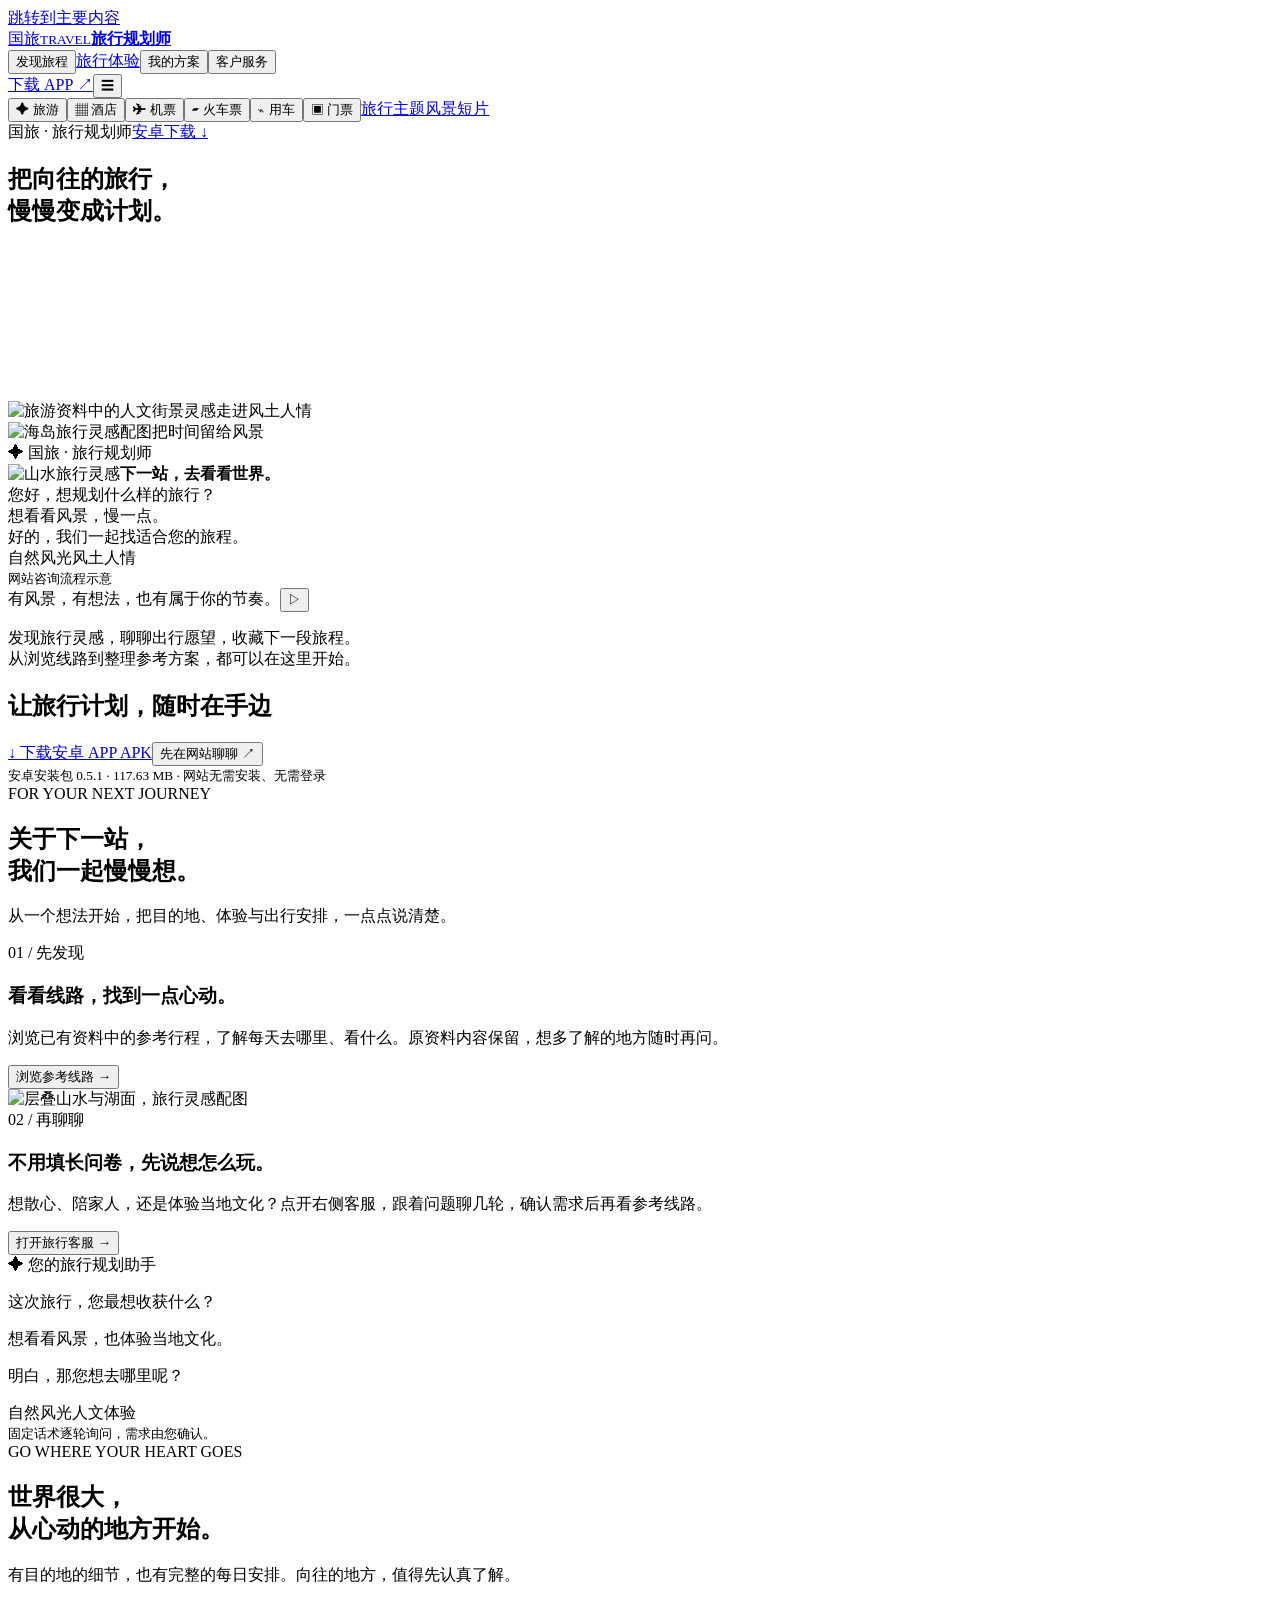
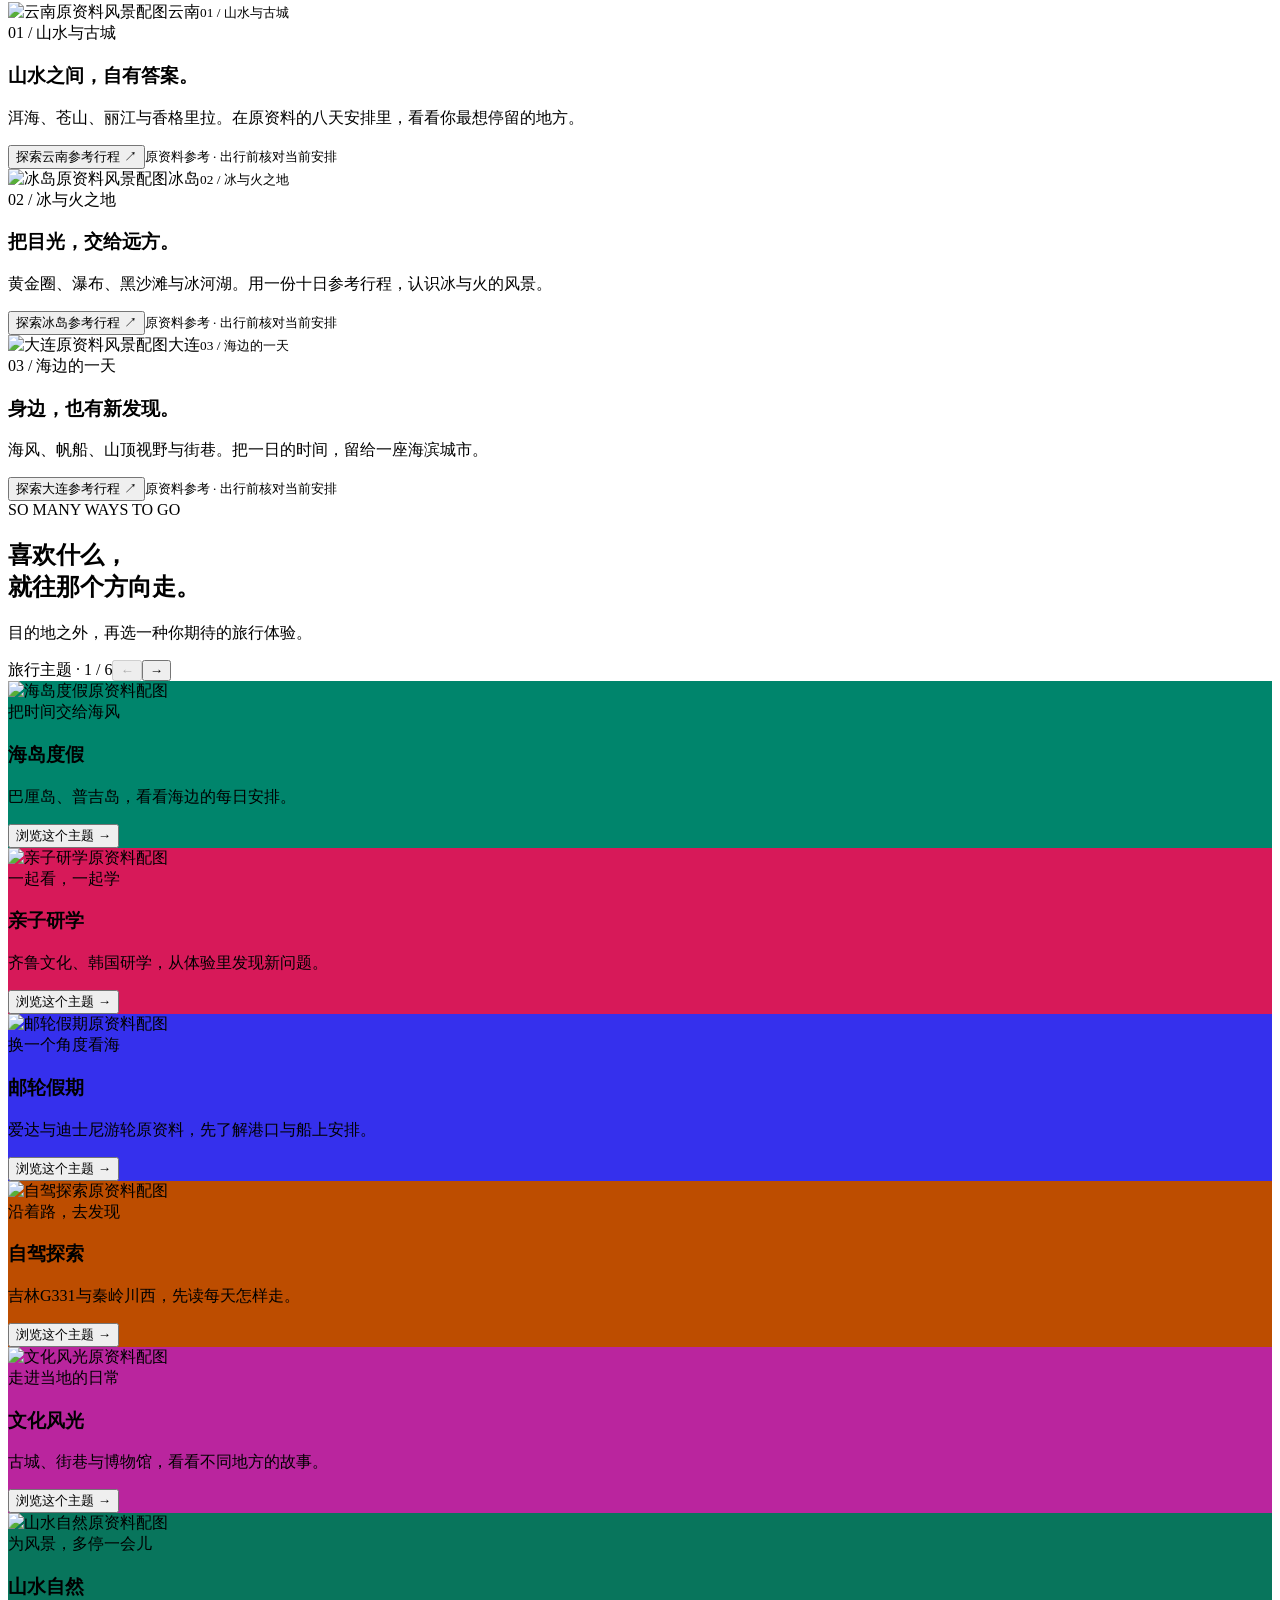
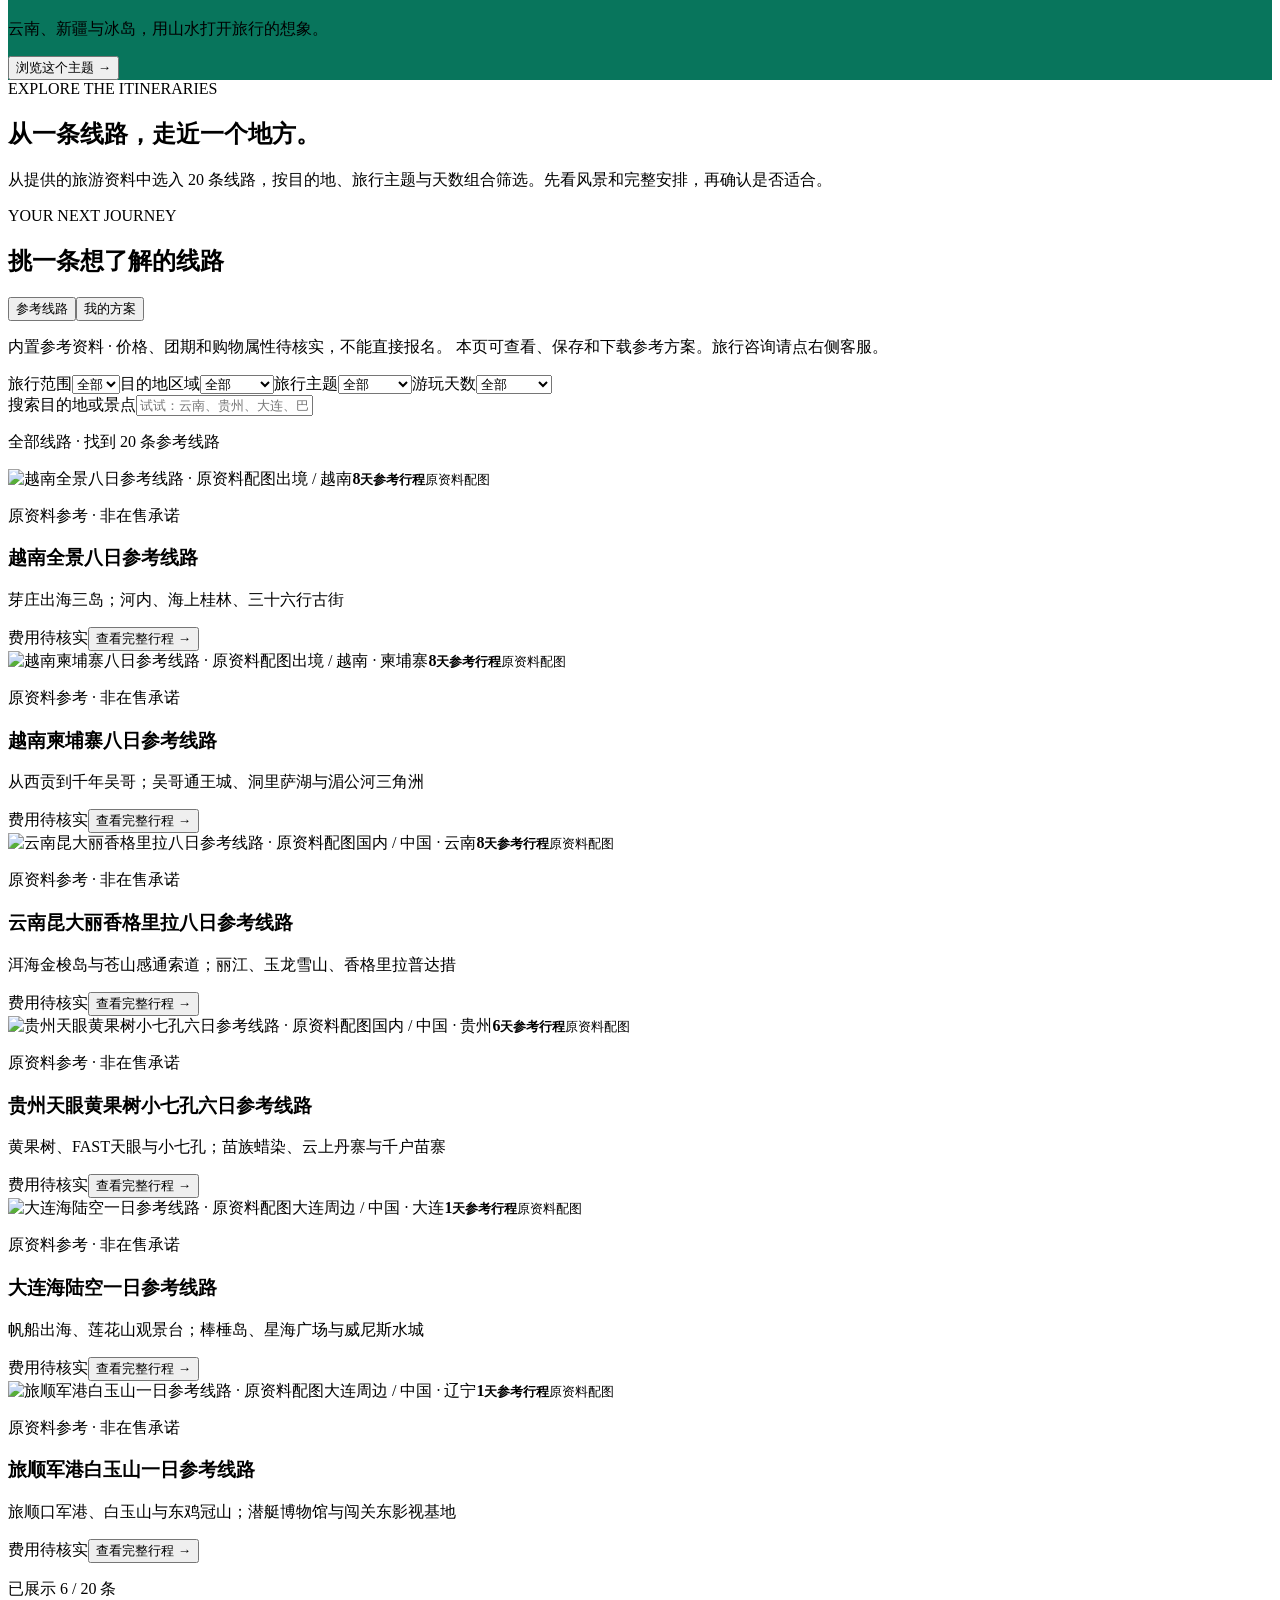
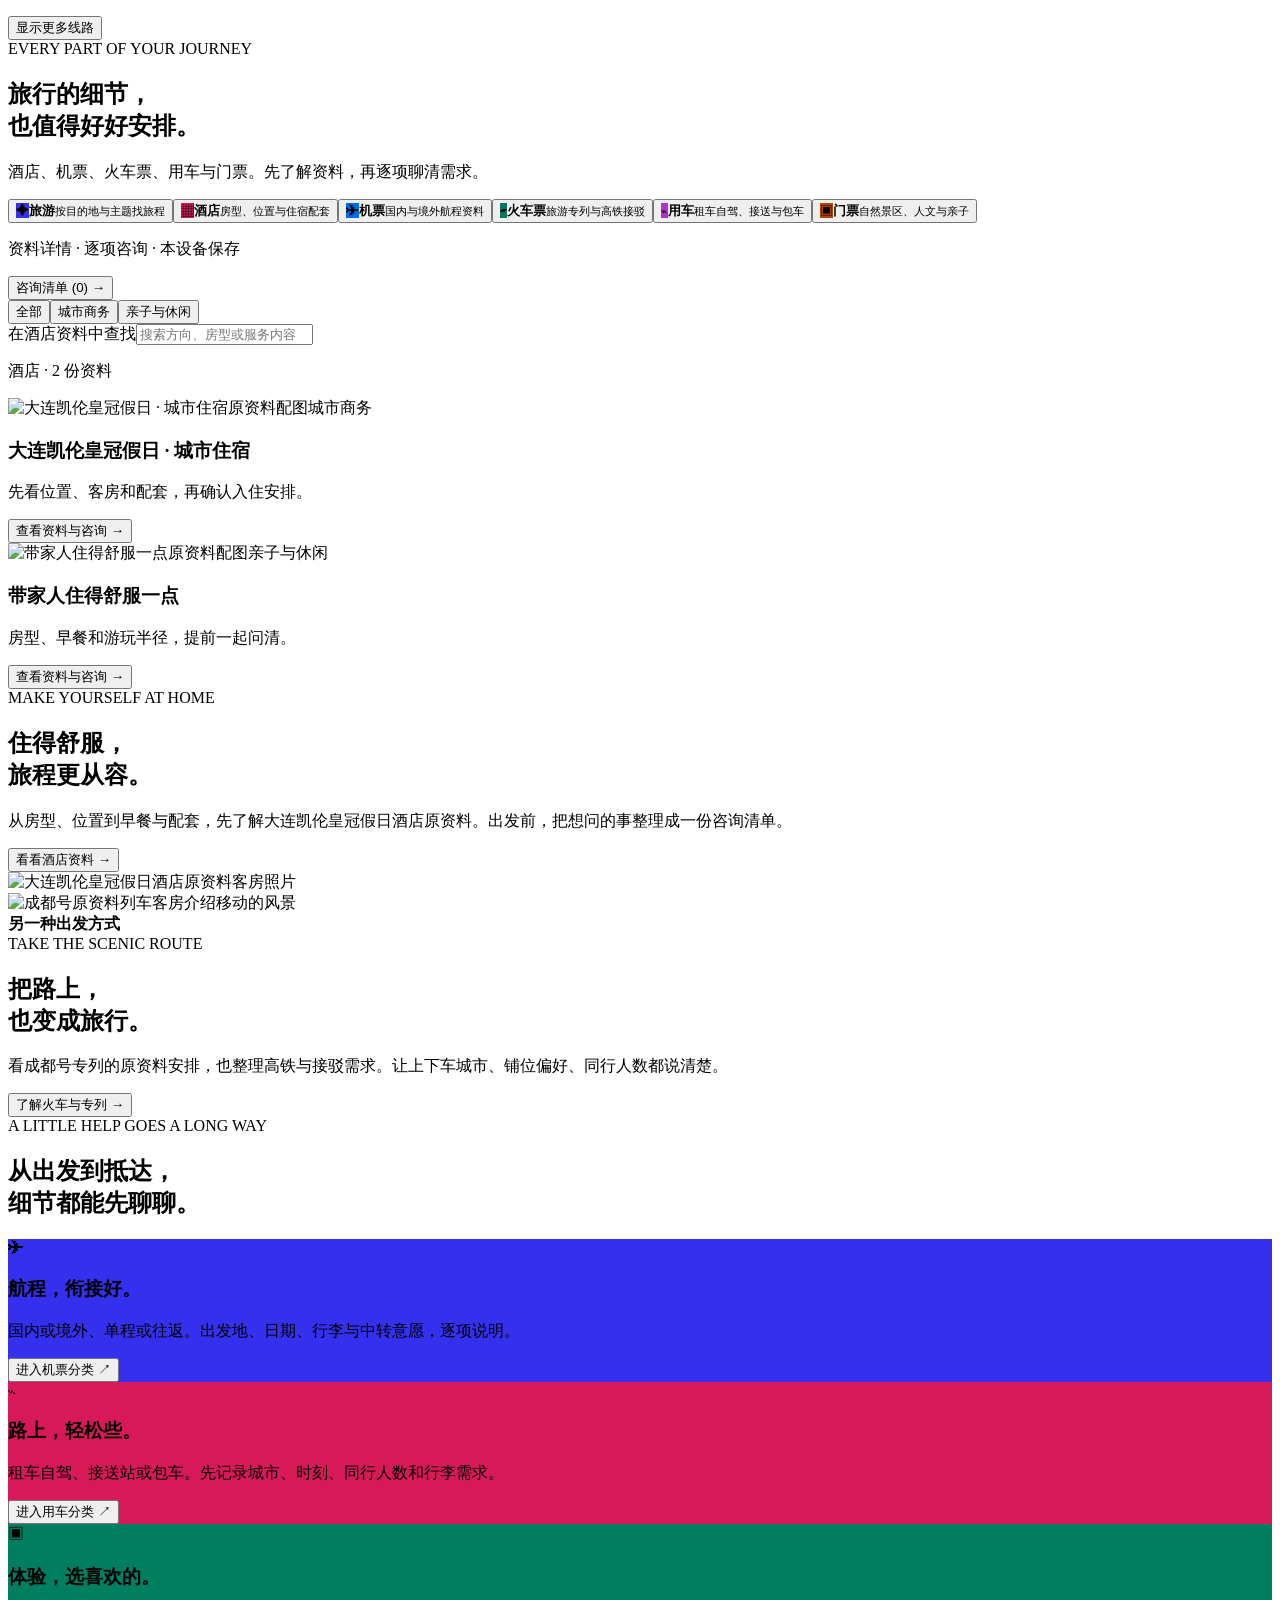
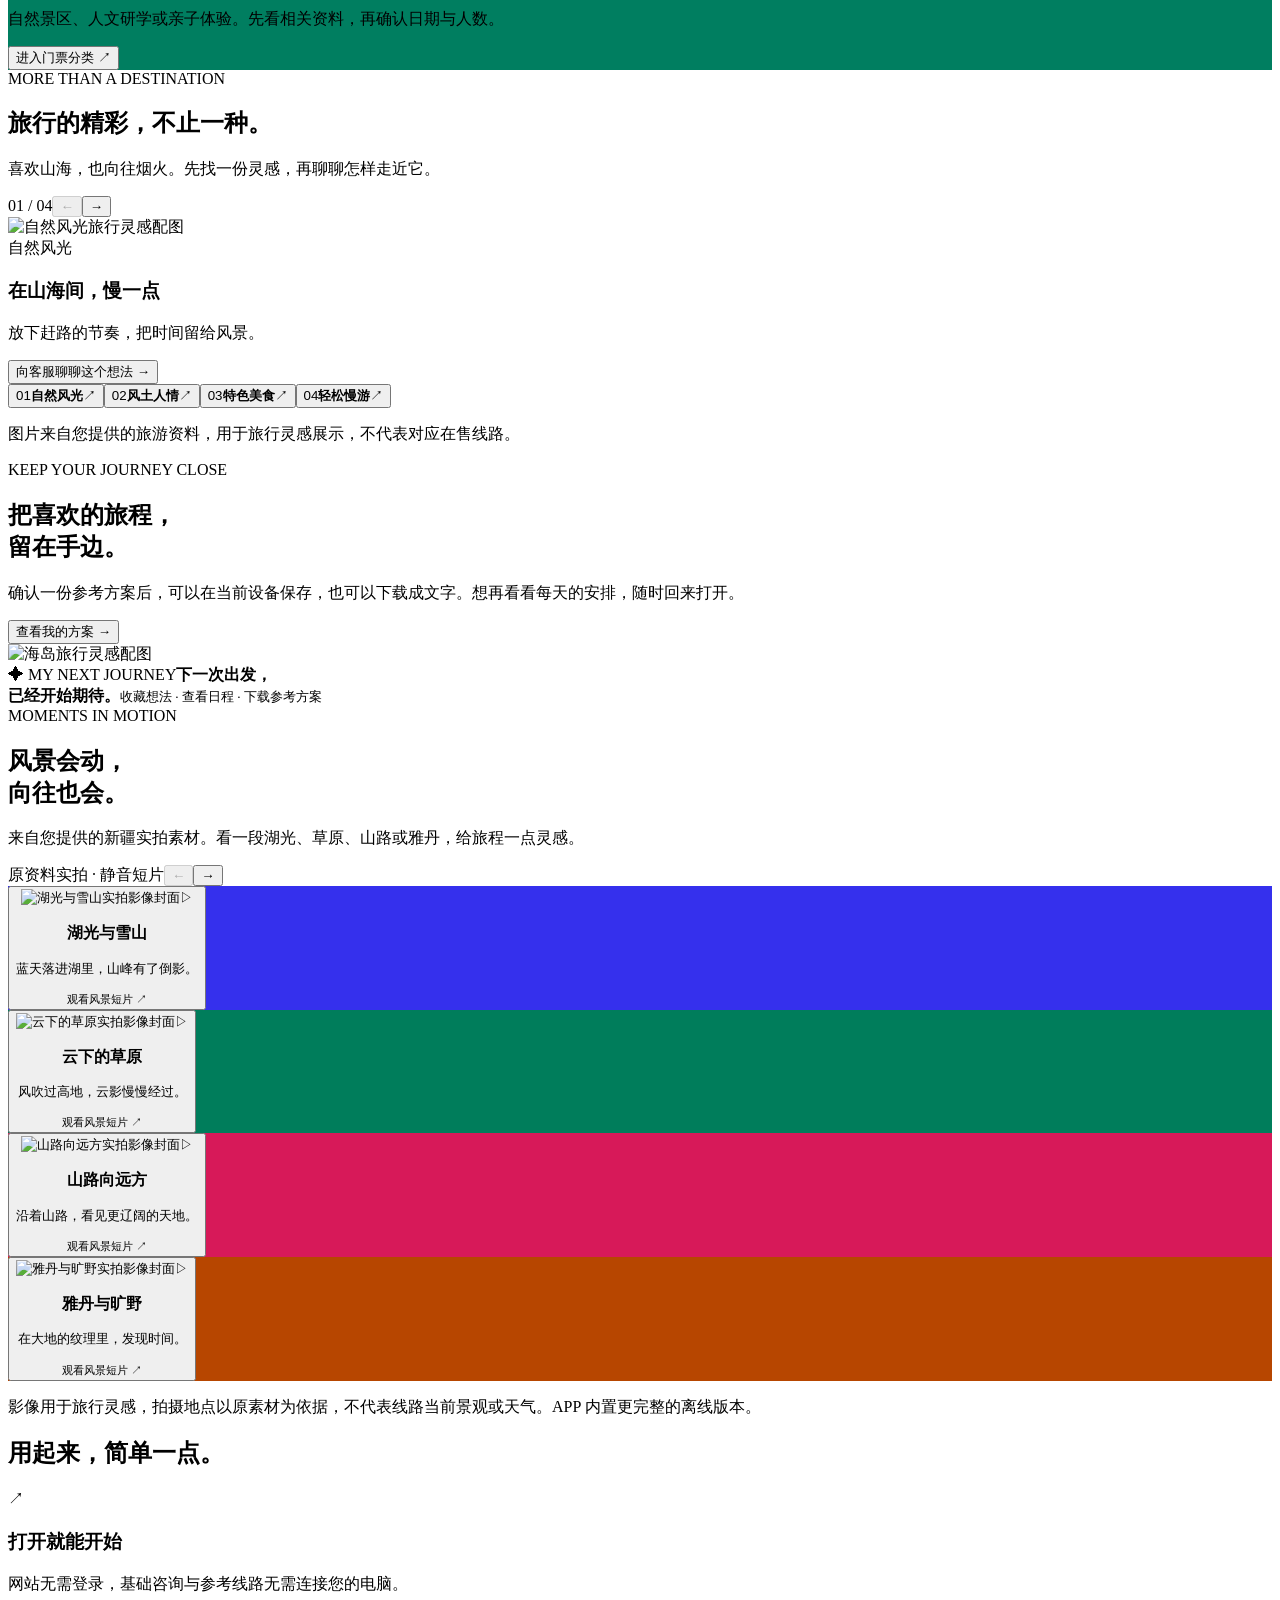
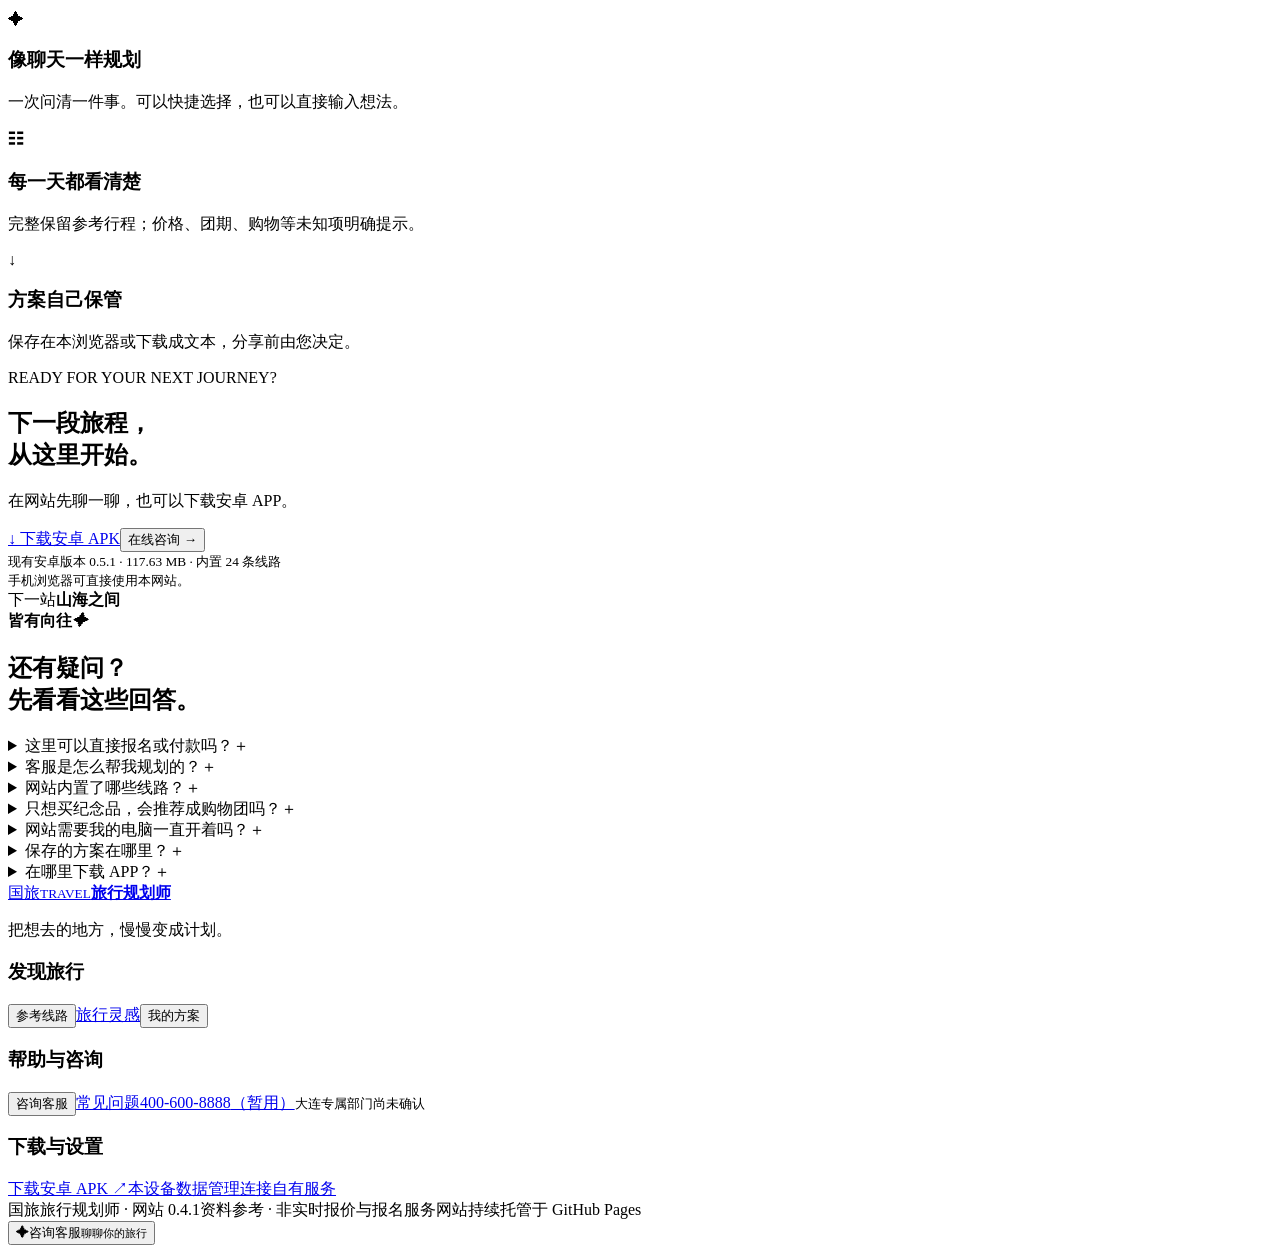
==== commit 186eb6c7: "Update Android download to 0.5.1 with time-based launcher icons" ====
--- a/index.html
+++ b/index.html
@@ -1 +1 @@
-<!DOCTYPE html><html lang="zh-CN"><head><meta charSet="utf-8"/><meta name="viewport" content="width=device-width, initial-scale=1"/><link rel="preload" as="image" href="/dalian-travel-planner/travel/culture.webp"/><link rel="preload" as="image" href="/dalian-travel-planner/travel/sea.webp"/><link rel="preload" as="image" href="/dalian-travel-planner/travel/landscape.webp"/><link rel="stylesheet" href="/dalian-travel-planner/_next/static/chunks/2cqrtqjlh161q.css" data-precedence="next"/><link rel="preload" as="script" fetchPriority="low" href="/dalian-travel-planner/_next/static/chunks/0pb__fn2f1yx1.js"/><script src="/dalian-travel-planner/_next/static/chunks/25l_295st-uro.js" async=""></script><script src="/dalian-travel-planner/_next/static/chunks/3af-tak9lnoam.js" async=""></script><script src="/dalian-travel-planner/_next/static/chunks/1zi1m5dd6dpcv.js" async=""></script><script src="/dalian-travel-planner/_next/static/chunks/turbopack-43uljtqnja_cf.js" async=""></script><script src="/dalian-travel-planner/_next/static/chunks/2yw00www3p8ge.js" async=""></script><script src="/dalian-travel-planner/_next/static/chunks/3g2adtujwgouy.js" async=""></script><script src="/dalian-travel-planner/_next/static/chunks/2ojj7s4zdw_3j.js" async=""></script><script src="/dalian-travel-planner/_next/static/chunks/10ccrevdgx3vi.js" async=""></script><title>大连国旅 · AI旅行规划师</title><meta name="description" content="按你的需求寻找旅行路线"/><script src="/dalian-travel-planner/_next/static/chunks/0cz1d0mv5g_q7.js" noModule=""></script></head><body><div hidden=""><!--$--><!--/$--></div><div class="gt-site"><a class="gt-skip" href="#travel-main">跳转到主要内容</a><header class="gt-header"><div class="gt-nav-wrap"><a href="#top" class="gt-brand" aria-label="国旅旅行规划师首页"><span class="gt-logo">国旅<small>TRAVEL</small></span><strong>旅行规划师</strong></a><nav aria-label="主要导航" class=""><button>发现旅程</button><a href="#experience">旅行体验</a><button>我的方案</button><button>客户服务</button></nav><a class="gt-button gt-small gt-header-download" href="https://github.com/mg1998ex-crypto/dalian-travel-planner/releases/download/v0.5.0/travel-planner-0.5.0.apk">下载 APP ↗</a><button class="gt-menu" aria-label="切换导航菜单" aria-expanded="false">☰</button></div></header><div class="gt-subnav"><div><button>✦<!-- --> <!-- -->旅游</button><button>▦<!-- --> <!-- -->酒店</button><button>✈<!-- --> <!-- -->机票</button><button>▰<!-- --> <!-- -->火车票</button><button>⌁<!-- --> <!-- -->用车</button><button>▣<!-- --> <!-- -->门票</button><a href="#themes">旅行主题</a><a href="#travel-films">风景短片</a></div></div><main id="travel-main"><section class="gt-hero gt-container" id="top"><div class="gt-product-row"><span>国旅 · 旅行规划师</span><a href="#download">安卓下载 ↓</a></div><h1>把向往的旅行，<br class="gt-mobile-break"/>慢慢变成计划。</h1><div class="gt-hero-media"><video src="/dalian-travel-planner/travel/films/lake.mp4" poster="/dalian-travel-planner/travel/lake-film.webp" loop="" muted="" playsInline="" preload="metadata" aria-label="山景旅行动态展示"></video><div class="gt-hero-shade"></div><div class="gt-floating-card gt-float-left"><img src="/dalian-travel-planner/travel/culture.webp" alt="旅游资料中的人文街景灵感"/><span>走进风土人情</span></div><div class="gt-floating-card gt-float-right"><img src="/dalian-travel-planner/travel/sea.webp" alt="海岛旅行灵感配图"/><span>把时间留给风景</span></div><div class="gt-preview-phone" aria-label="网站咨询流程示意"><div class="gt-phone-camera"></div><div class="gt-phone-bar">✦ 国旅 · 旅行规划师</div><div class="gt-phone-photo"><img src="/dalian-travel-planner/travel/landscape.webp" alt="山水旅行灵感"/><strong>下一站，去看看世界。</strong></div><div class="gt-phone-mini">您好，想规划什么样的旅行？</div><div class="gt-phone-mini gt-mini-user">想看看风景，慢一点。</div><div class="gt-phone-mini">好的，我们一起找适合您的旅程。</div><div class="gt-phone-choices"><span>自然风光</span><span>风土人情</span></div><small>网站咨询流程示意</small></div><div class="gt-media-caption"><span>有风景，有想法，也有属于你的节奏。</span><button aria-label="播放首页动效">▷</button></div></div><p class="gt-hero-description">发现旅行灵感，聊聊出行愿望，收藏下一段旅程。<br/>从浏览线路到整理参考方案，都可以在这里开始。</p><div class="gt-download-intro"><h2>让旅行计划，随时在手边</h2><div class="gt-button-row"><a class="gt-button" href="https://github.com/mg1998ex-crypto/dalian-travel-planner/releases/download/v0.5.0/travel-planner-0.5.0.apk">↓ 下载安卓 APP <span>APK</span></a><button class="gt-button gt-outline">先在网站聊聊 ↗</button></div><small>安卓安装包 0.5.0 · 110.27 MB · 网站无需安装、无需登录</small></div></section><section class="gt-feature-section gt-container" id="how-it-works"><div class="gt-section-heading"><span class="gt-eyebrow">FOR YOUR NEXT JOURNEY</span><h2>关于下一站，<br/>我们一起慢慢想。</h2><p>从一个想法开始，把目的地、体验与出行安排，一点点说清楚。</p></div><div class="gt-feature-grid"><article><div class="gt-feature-copy"><span class="gt-step">01 / 先发现</span><h3>看看线路，找到一点心动。</h3><p>浏览已有资料中的参考行程，了解每天去哪里、看什么。原资料内容保留，想多了解的地方随时再问。</p><button class="gt-link-button">浏览参考线路 →</button></div><img class="gt-feature-image" src="/dalian-travel-planner/travel/landscape.webp" alt="层叠山水与湖面，旅行灵感配图" loading="lazy"/></article><article><div class="gt-feature-copy"><span class="gt-step">02 / 再聊聊</span><h3>不用填长问卷，先说想怎么玩。</h3><p>想散心、陪家人，还是体验当地文化？点开右侧客服，跟着问题聊几轮，确认需求后再看参考线路。</p><button class="gt-link-button">打开旅行客服 →</button></div><div class="gt-conversation-demo" aria-label="客服对话功能预览"><span>✦ 您的旅行规划助手</span><p>这次旅行，您最想收获什么？</p><p class="gt-demo-user">想看看风景，也体验当地文化。</p><p>明白，那您想去哪里呢？</p><div><span>自然风光</span><span>人文体验</span></div><small>固定话术逐轮询问，需求由您确认。</small></div></article></div></section><section class="ds-destinations gt-container" id="destinations"><div class="gt-section-heading"><span class="gt-eyebrow">GO WHERE YOUR HEART GOES</span><h2>世界很大，<br/>从心动的地方开始。</h2><p>有目的地的细节，也有完整的每日安排。向往的地方，值得先认真了解。</p></div><article class="ds-destination-story story-0"><div class="ds-story-photo"><img src="/dalian-travel-planner/travel/routes/src0986-1.webp" alt="云南原资料风景配图" loading="lazy"/><span>云南<small>01 / 山水与古城</small></span></div><div class="ds-story-copy"><span class="gt-eyebrow">01 / 山水与古城</span><h3>山水之间，自有答案。</h3><p>洱海、苍山、丽江与香格里拉。在原资料的八天安排里，看看你最想停留的地方。</p><button class="gt-button">探索<!-- -->云南<!-- -->参考行程 ↗</button><small>原资料参考 · 出行前核对当前安排</small></div></article><article class="ds-destination-story story-1"><div class="ds-story-photo"><img src="/dalian-travel-planner/travel/routes/src0558-1.webp" alt="冰岛原资料风景配图" loading="lazy"/><span>冰岛<small>02 / 冰与火之地</small></span></div><div class="ds-story-copy"><span class="gt-eyebrow">02 / 冰与火之地</span><h3>把目光，交给远方。</h3><p>黄金圈、瀑布、黑沙滩与冰河湖。用一份十日参考行程，认识冰与火的风景。</p><button class="gt-button">探索<!-- -->冰岛<!-- -->参考行程 ↗</button><small>原资料参考 · 出行前核对当前安排</small></div></article><article class="ds-destination-story story-2"><div class="ds-story-photo"><img src="/dalian-travel-planner/travel/routes/src1311-1.webp" alt="大连原资料风景配图" loading="lazy"/><span>大连<small>03 / 海边的一天</small></span></div><div class="ds-story-copy"><span class="gt-eyebrow">03 / 海边的一天</span><h3>身边，也有新发现。</h3><p>海风、帆船、山顶视野与街巷。把一日的时间，留给一座海滨城市。</p><button class="gt-button">探索<!-- -->大连<!-- -->参考行程 ↗</button><small>原资料参考 · 出行前核对当前安排</small></div></article></section><section class="ds-theme-section" id="themes"><div class="gt-container"><div class="gt-section-heading"><span class="gt-eyebrow">SO MANY WAYS TO GO</span><h2>喜欢什么，<br/>就往那个方向走。</h2><p>目的地之外，再选一种你期待的旅行体验。</p></div><div class="ds-carousel-buttons"><span>旅行主题 · <!-- -->1<!-- --> / <!-- -->6</span><button aria-label="上一个旅行主题" disabled="">←</button><button aria-label="下一个旅行主题">→</button></div><div class="ds-theme-track"><article style="background:#00856c"><img src="/dalian-travel-planner/travel/routes/src1792-1.webp" alt="海岛度假原资料配图" loading="lazy"/><div><span>把时间交给海风</span><h3>海岛度假</h3><p>巴厘岛、普吉岛，看看海边的每日安排。</p><button>浏览这个主题 →</button></div></article><article style="background:#d71959"><img src="/dalian-travel-planner/travel/routes/src1880-1.webp" alt="亲子研学原资料配图" loading="lazy"/><div><span>一起看，一起学</span><h3>亲子研学</h3><p>齐鲁文化、韩国研学，从体验里发现新问题。</p><button>浏览这个主题 →</button></div></article><article style="background:#3530ed"><img src="/dalian-travel-planner/travel/routes/src2705-1.webp" alt="邮轮假期原资料配图" loading="lazy"/><div><span>换一个角度看海</span><h3>邮轮假期</h3><p>爱达与迪士尼游轮原资料，先了解港口与船上安排。</p><button>浏览这个主题 →</button></div></article><article style="background:#bd4d00"><img src="/dalian-travel-planner/travel/routes/src2036-1.webp" alt="自驾探索原资料配图" loading="lazy"/><div><span>沿着路，去发现</span><h3>自驾探索</h3><p>吉林G331与秦岭川西，先读每天怎样走。</p><button>浏览这个主题 →</button></div></article><article style="background:#ba259e"><img src="/dalian-travel-planner/travel/routes/src1213-1.webp" alt="文化风光原资料配图" loading="lazy"/><div><span>走进当地的日常</span><h3>文化风光</h3><p>古城、街巷与博物馆，看看不同地方的故事。</p><button>浏览这个主题 →</button></div></article><article style="background:#08755c"><img src="/dalian-travel-planner/travel/routes/src1153-1.webp" alt="山水自然原资料配图" loading="lazy"/><div><span>为风景，多停一会儿</span><h3>山水自然</h3><p>云南、新疆与冰岛，用山水打开旅行的想象。</p><button>浏览这个主题 →</button></div></article></div></div></section><section class="gt-routes-section" id="routes"><div class="gt-container"><div class="gt-section-heading"><span class="gt-eyebrow">EXPLORE THE ITINERARIES</span><h2>从一条线路，走近一个地方。</h2><p>从提供的旅游资料中选入 <!-- -->20<!-- --> 条线路，按目的地、旅行主题与天数组合筛选。先看风景和完整安排，再确认是否适合。</p></div><div class="lp-shell gt-route-workspace"> <section class="lp-workspace" aria-label="旅行工作区"><div class="lp-section-head"><div><p class="lp-kicker">YOUR NEXT JOURNEY</p><h2>挑一条想了解的线路</h2></div><div class="gt-work-tabs"><button>参考线路</button><button>我的方案</button></div></div><p class="lp-disclosure">内置参考资料 · 价格、团期和购物属性待核实，不能直接报名。<!-- --> 本页可查看、保存和下载参考方案。旅行咨询请点右侧客服。</p><div class="ds-facets" aria-label="旅行多条件筛选"><label>旅行范围<select aria-label="旅行范围"><option selected="">全部</option><option>国内</option><option>境外</option></select></label><label>目的地区域<select aria-label="目的地区域"><option selected="">全部</option><option>东南亚</option><option>西南</option><option>大连周边</option><option>海岛</option><option>华东</option><option>日韩</option><option>华南</option><option>东北</option><option>西北</option><option>欧洲</option></select></label><label>旅行主题<select aria-label="旅行主题"><option selected="">全部</option><option>文化风光</option><option>山水自然</option><option>城市漫游</option><option>海岛度假</option><option>亲子研学</option><option>康养慢游</option><option>邮轮假期</option><option>亲子体验</option><option>自驾探索</option></select></label><label>游玩天数<select aria-label="游玩天数"><option selected="">全部</option><option>1–3天</option><option>4–6天</option><option>7–10天</option><option>11天以上</option></select></label></div><label class="lp-search">搜索目的地或景点<input aria-label="搜索线路" placeholder="试试：云南、贵州、大连、巴厘岛、邮轮、自驾游" value=""/></label><div class="gt-filter-count"><p role="status" aria-label="线路筛选结果">全部线路<!-- --> · 找到 <!-- -->20<!-- --> 条参考线路</p></div><div class="lp-grid"><article class="lp-route"><div class="lp-route-cover cover-0"><img src="/dalian-travel-planner/travel/routes/src0024-1.webp" alt="越南全景八日参考线路 · 原资料配图" loading="lazy"/><span>出境<!-- --> / <!-- -->越南</span><strong>8<small>天参考行程</small></strong><small class="gt-cover-credit">原资料配图</small></div><div class="lp-route-body"><p class="lp-kicker">原资料参考 · 非在售承诺</p><h3>越南全景八日参考线路</h3><p>芽庄出海三岛；河内、海上桂林、三十六行古街</p><div class="lp-route-bottom"><span>费用待核实</span><button aria-label="查看越南全景八日参考线路完整行程">查看完整行程 →</button></div></div></article><article class="lp-route"><div class="lp-route-cover cover-1"><img src="/dalian-travel-planner/travel/routes/src0036-1.webp" alt="越南柬埔寨八日参考线路 · 原资料配图" loading="lazy"/><span>出境<!-- --> / <!-- -->越南 · 柬埔寨</span><strong>8<small>天参考行程</small></strong><small class="gt-cover-credit">原资料配图</small></div><div class="lp-route-body"><p class="lp-kicker">原资料参考 · 非在售承诺</p><h3>越南柬埔寨八日参考线路</h3><p>从西贡到千年吴哥；吴哥通王城、洞里萨湖与湄公河三角洲</p><div class="lp-route-bottom"><span>费用待核实</span><button aria-label="查看越南柬埔寨八日参考线路完整行程">查看完整行程 →</button></div></div></article><article class="lp-route"><div class="lp-route-cover cover-2"><img src="/dalian-travel-planner/travel/routes/src0986-1.webp" alt="云南昆大丽香格里拉八日参考线路 · 原资料配图" loading="lazy"/><span>国内<!-- --> / <!-- -->中国 · 云南</span><strong>8<small>天参考行程</small></strong><small class="gt-cover-credit">原资料配图</small></div><div class="lp-route-body"><p class="lp-kicker">原资料参考 · 非在售承诺</p><h3>云南昆大丽香格里拉八日参考线路</h3><p>洱海金梭岛与苍山感通索道；丽江、玉龙雪山、香格里拉普达措</p><div class="lp-route-bottom"><span>费用待核实</span><button aria-label="查看云南昆大丽香格里拉八日参考线路完整行程">查看完整行程 →</button></div></div></article><article class="lp-route"><div class="lp-route-cover cover-3"><img src="/dalian-travel-planner/travel/routes/src1239-1.webp" alt="贵州天眼黄果树小七孔六日参考线路 · 原资料配图" loading="lazy"/><span>国内<!-- --> / <!-- -->中国 · 贵州</span><strong>6<small>天参考行程</small></strong><small class="gt-cover-credit">原资料配图</small></div><div class="lp-route-body"><p class="lp-kicker">原资料参考 · 非在售承诺</p><h3>贵州天眼黄果树小七孔六日参考线路</h3><p>黄果树、FAST天眼与小七孔；苗族蜡染、云上丹寨与千户苗寨</p><div class="lp-route-bottom"><span>费用待核实</span><button aria-label="查看贵州天眼黄果树小七孔六日参考线路完整行程">查看完整行程 →</button></div></div></article><article class="lp-route"><div class="lp-route-cover cover-4"><img src="/dalian-travel-planner/travel/routes/src1311-1.webp" alt="大连海陆空一日参考线路 · 原资料配图" loading="lazy"/><span>大连周边<!-- --> / <!-- -->中国 · 大连</span><strong>1<small>天参考行程</small></strong><small class="gt-cover-credit">原资料配图</small></div><div class="lp-route-body"><p class="lp-kicker">原资料参考 · 非在售承诺</p><h3>大连海陆空一日参考线路</h3><p>帆船出海、莲花山观景台；棒棰岛、星海广场与威尼斯水城</p><div class="lp-route-bottom"><span>费用待核实</span><button aria-label="查看大连海陆空一日参考线路完整行程">查看完整行程 →</button></div></div></article><article class="lp-route"><div class="lp-route-cover cover-5"><img src="/dalian-travel-planner/travel/routes/src1308-1.webp" alt="旅顺军港白玉山一日参考线路 · 原资料配图" loading="lazy"/><span>大连周边<!-- --> / <!-- -->中国 · 辽宁</span><strong>1<small>天参考行程</small></strong><small class="gt-cover-credit">原资料配图</small></div><div class="lp-route-body"><p class="lp-kicker">原资料参考 · 非在售承诺</p><h3>旅顺军港白玉山一日参考线路</h3><p>旅顺口军港、白玉山与东鸡冠山；潜艇博物馆与闯关东影视基地</p><div class="lp-route-bottom"><span>费用待核实</span><button aria-label="查看旅顺军港白玉山一日参考线路完整行程">查看完整行程 →</button></div></div></article></div><div class="gt-load-more"><p>已展示 <!-- -->6<!-- --> / <!-- -->20<!-- --> 条</p><button>显示更多线路</button></div></section></div></div></section><section class="gt-container ds-services-section"><div class="gt-section-heading"><span class="gt-eyebrow">EVERY PART OF YOUR JOURNEY</span><h2>旅行的细节，<br/>也值得好好安排。</h2><p>酒店、机票、火车票、用车与门票。先了解资料，再逐项聊清需求。</p></div><div class="ds-explorer" id="travel-services"><div class="ds-service-nav" aria-label="旅行服务分类"><button aria-pressed="false"><span style="background:#3530ed">✦</span><strong>旅游</strong><small>按目的地与主题找旅程</small></button><button aria-pressed="true"><span style="background:#d71959">▦</span><strong>酒店</strong><small>房型、位置与住宿配套</small></button><button aria-pressed="false"><span style="background:#006de8">✈</span><strong>机票</strong><small>国内与境外航程资料</small></button><button aria-pressed="false"><span style="background:#08775c">▰</span><strong>火车票</strong><small>旅游专列与高铁接驳</small></button><button aria-pressed="false"><span style="background:#ae34ca">⌁</span><strong>用车</strong><small>租车自驾、接送与包车</small></button><button aria-pressed="false"><span style="background:#b74400">▣</span><strong>门票</strong><small>自然景区、人文与亲子</small></button></div><div class="ds-toolbar"><p>资料详情 · 逐项咨询 · 本设备保存</p><button class="gt-link-button"> <!-- -->咨询清单 (0)<!-- --> →</button></div><div class="ds-subcats" role="group" aria-label="酒店细分分类"><button aria-pressed="true">全部</button><button aria-pressed="false">城市商务</button><button aria-pressed="false">亲子与休闲</button></div><label class="ds-search">在<!-- -->酒店<!-- -->资料中查找<input aria-label="搜索服务资料" placeholder="搜索方向、房型或服务内容" value=""/></label><p role="status">酒店<!-- --> · <!-- -->2<!-- --> 份资料</p><div class="ds-cards"><article><div class="ds-card-image"><img src="/dalian-travel-planner/travel/hotel-room.webp" alt="大连凯伦皇冠假日 · 城市住宿原资料配图" loading="lazy"/><span>城市商务</span></div><div><h3>大连凯伦皇冠假日 · 城市住宿</h3><p>先看位置、客房和配套，再确认入住安排。</p><button class="gt-button gt-outline">查看资料与咨询 →</button></div></article><article><div class="ds-card-image"><img src="/dalian-travel-planner/travel/hotel-pool.webp" alt="带家人住得舒服一点原资料配图" loading="lazy"/><span>亲子与休闲</span></div><div><h3>带家人住得舒服一点</h3><p>房型、早餐和游玩半径，提前一起问清。</p><button class="gt-button gt-outline">查看资料与咨询 →</button></div></article></div></div></section><section class="ds-service-stories gt-container"><article class="ds-hotel-story"><div><span class="gt-eyebrow">MAKE YOURSELF AT HOME</span><h2>住得舒服，<br/>旅程更从容。</h2><p>从房型、位置到早餐与配套，先了解大连凯伦皇冠假日酒店原资料。出发前，把想问的事整理成一份咨询清单。</p><button class="gt-button">看看酒店资料 →</button></div><img src="/dalian-travel-planner/travel/hotel-room.webp" alt="大连凯伦皇冠假日酒店原资料客房照片" loading="lazy"/></article><article class="ds-train-story"><div class="ds-train-photo"><img src="/dalian-travel-planner/travel/train.webp" alt="成都号原资料列车客房介绍" loading="lazy"/><span>移动的风景<br/><strong>另一种出发方式</strong></span></div><div><span class="gt-eyebrow">TAKE THE SCENIC ROUTE</span><h2>把路上，<br/>也变成旅行。</h2><p>看成都号专列的原资料安排，也整理高铁与接驳需求。让上下车城市、铺位偏好、同行人数都说清楚。</p><button class="gt-button">了解火车与专列 →</button></div></article></section><section class="ds-quick-services gt-container"><div class="gt-section-heading"><span class="gt-eyebrow">A LITTLE HELP GOES A LONG WAY</span><h2>从出发到抵达，<br/>细节都能先聊聊。</h2></div><div><article style="background:#3530ed"><span>✈</span><h3>航程，衔接好。</h3><p>国内或境外、单程或往返。出发地、日期、行李与中转意愿，逐项说明。</p><button>进入<!-- -->机票<!-- -->分类  ↗</button></article><article style="background:#d71959"><span>⌁</span><h3>路上，轻松些。</h3><p>租车自驾、接送站或包车。先记录城市、时刻、同行人数和行李需求。</p><button>进入<!-- -->用车<!-- -->分类  ↗</button></article><article style="background:#007e60"><span>▣</span><h3>体验，选喜欢的。</h3><p>自然景区、人文研学或亲子体验。先看相关资料，再确认日期与人数。</p><button>进入<!-- -->门票<!-- -->分类  ↗</button></article></div></section><section class="gt-experience gt-container" id="experience"><div class="gt-section-heading"><span class="gt-eyebrow">MORE THAN A DESTINATION</span><h2>旅行的精彩，不止一种。</h2><p>喜欢山海，也向往烟火。先找一份灵感，再聊聊怎样走近它。</p></div><div class="gt-carousel-controls"><span>01<!-- --> / 04</span><button disabled="" aria-label="上一个旅行灵感">←</button><button aria-label="下一个旅行灵感">→</button></div><div class="gt-inspiration-grid" aria-label="旅行灵感"><article class="gt-inspiration-main"><img src="/dalian-travel-planner/travel/mountains.webp" alt="自然风光旅行灵感配图" loading="lazy"/><div><span>自然风光</span><h3>在山海间，慢一点</h3><p>放下赶路的节奏，把时间留给风景。</p><button>向客服聊聊这个想法 →</button></div></article><div class="gt-inspiration-options"><button aria-pressed="true" class="selected"><span>0<!-- -->1</span><strong>自然风光</strong><span>↗</span></button><button aria-pressed="false" class=""><span>0<!-- -->2</span><strong>风土人情</strong><span>↗</span></button><button aria-pressed="false" class=""><span>0<!-- -->3</span><strong>特色美食</strong><span>↗</span></button><button aria-pressed="false" class=""><span>0<!-- -->4</span><strong>轻松慢游</strong><span>↗</span></button></div></div><p class="gt-source">图片来自您提供的旅游资料，用于旅行灵感展示，不代表对应在售线路。</p></section><section class="gt-save-feature gt-container"><div class="gt-save-copy"><span class="gt-eyebrow">KEEP YOUR JOURNEY CLOSE</span><h2>把喜欢的旅程，<br/>留在手边。</h2><p>确认一份参考方案后，可以在当前设备保存，也可以下载成文字。想再看看每天的安排，随时回来打开。</p><button class="gt-button">查看我的方案 →</button></div><div class="gt-save-image"><img src="/dalian-travel-planner/travel/sea.webp" alt="海岛旅行灵感配图" loading="lazy"/><div class="gt-save-card"><span>✦ MY NEXT JOURNEY</span><strong>下一次出发，<br/>已经开始期待。</strong><small>收藏想法 · 查看日程 · 下载参考方案</small></div></div></section><section class="ds-film-section" id="travel-films"><div class="gt-container"><div class="gt-section-heading"><span class="gt-eyebrow">MOMENTS IN MOTION</span><h2>风景会动，<br/>向往也会。</h2><p>来自您提供的新疆实拍素材。看一段湖光、草原、山路或雅丹，给旅程一点灵感。</p></div><div class="ds-carousel-buttons"><span>原资料实拍 · 静音短片</span><button aria-label="上一段风景" disabled="">←</button><button aria-label="下一段风景">→</button></div><div class="ds-film-track"><article style="background:#3530ed"><button aria-label="播放风景影像湖光与雪山"><div><img loading="lazy" src="/dalian-travel-planner/travel/lake-film.webp" alt="湖光与雪山实拍影像封面"/><span>▷</span></div><h3>湖光与雪山</h3><p>蓝天落进湖里，山峰有了倒影。</p><small>观看风景短片  ↗</small></button></article><article style="background:#007d5b"><button aria-label="播放风景影像云下的草原"><div><img loading="lazy" src="/dalian-travel-planner/travel/grassland-film.webp" alt="云下的草原实拍影像封面"/><span>▷</span></div><h3>云下的草原</h3><p>风吹过高地，云影慢慢经过。</p><small>观看风景短片  ↗</small></button></article><article style="background:#d71959"><button aria-label="播放风景影像山路向远方"><div><img loading="lazy" src="/dalian-travel-planner/travel/mountain-road-film.webp" alt="山路向远方实拍影像封面"/><span>▷</span></div><h3>山路向远方</h3><p>沿着山路，看见更辽阔的天地。</p><small>观看风景短片  ↗</small></button></article><article style="background:#b74600"><button aria-label="播放风景影像雅丹与旷野"><div><img loading="lazy" src="/dalian-travel-planner/travel/yardang-film.webp" alt="雅丹与旷野实拍影像封面"/><span>▷</span></div><h3>雅丹与旷野</h3><p>在大地的纹理里，发现时间。</p><small>观看风景短片  ↗</small></button></article></div><p class="gt-source">影像用于旅行灵感，拍摄地点以原素材为依据，不代表线路当前景观或天气。APP 内置更完整的离线版本。</p></div><dialog class="ds-film-dialog" aria-label="风景影像"></dialog></section><section class="gt-benefits gt-container"><div class="gt-section-heading"><h2>用起来，简单一点。</h2></div><div class="gt-benefit-grid"><article><span>↗</span><h3>打开就能开始</h3><p>网站无需登录，基础咨询与参考线路无需连接您的电脑。</p></article><article><span>✦</span><h3>像聊天一样规划</h3><p>一次问清一件事。可以快捷选择，也可以直接输入想法。</p></article><article><span>☷</span><h3>每一天都看清楚</h3><p>完整保留参考行程；价格、团期、购物等未知项明确提示。</p></article><article><span>↓</span><h3>方案自己保管</h3><p>保存在本浏览器或下载成文本，分享前由您决定。</p></article></div></section><section class="gt-final-download gt-container" id="download"><div><span class="gt-eyebrow">READY FOR YOUR NEXT JOURNEY?</span><h2>下一段旅程，<br/>从这里开始。</h2><p>在网站先聊一聊，也可以下载安卓 APP。</p><div class="gt-button-row"><a class="gt-button" href="https://github.com/mg1998ex-crypto/dalian-travel-planner/releases/download/v0.5.0/travel-planner-0.5.0.apk">↓ 下载安卓 APK</a><button class="gt-button gt-light-outline">在线咨询 →</button></div><small>现有安卓版本 0.5.0 · 110.27 MB · 内置 24 条线路<br/>手机浏览器可直接使用本网站。</small></div><div class="gt-download-art" aria-hidden="true"><span>下一站</span><strong>山海之间<br/>皆有向往</strong><i>✦</i></div></section><section class="gt-faq gt-container" id="faq"><div class="gt-section-heading"><h2>还有疑问？<br/>先看看这些回答。</h2></div><details><summary>这里可以直接报名或付款吗？<span aria-hidden="true">＋</span></summary><p>目前提供旅行咨询与资料参考，不办理在线报名、支付、签约或实时订票。价格、团期、购物属性等请在出行前进一步核对。</p></details><details><summary>客服是怎么帮我规划的？<span aria-hidden="true">＋</span></summary><p>点击右侧“咨询客服”，输入旅行想法。助手会按固定话术询问目的、目的地、体验、购物意愿、同行情况、时间、天数和预算，等您确认后匹配现有参考线路。此阶段无需在线 AI 服务。</p></details><details><summary>网站内置了哪些线路？<span aria-hidden="true">＋</span></summary><p>目前选入 20 条参考线路，支持国内、境外、区域、主题和天数组合筛选，并提供酒店、机票、火车票、用车、门票的资料详情与咨询。每条都来自提供的原始资料，带每日行程、资料配图及原文补充信息。现行价格、团期和购物属性仍待核实，不把历史资料当作当前可报名承诺。</p></details><details><summary>只想买纪念品，会推荐成购物团吗？<span aria-hidden="true">＋</span></summary><p>不会。自由购买纪念品与接受行程安排购物是分别确认的意愿。现有线路购物属性尚未核实，不能据此承诺满足纯玩或含购物的要求。</p></details><details><summary>网站需要我的电脑一直开着吗？<span aria-hidden="true">＋</span></summary><p>网站主体、图片、动效、固定话术客服、内置线路和本地保存由 GitHub Pages 提供，不依赖您的电脑。只有明确进入“连接自有服务”的高级功能时才需要另有运行中的服务。</p></details><details><summary>保存的方案在哪里？<span aria-hidden="true">＋</span></summary><p>在同一设备、同一浏览器的“我的方案”中。不会自动跨设备同步；清理浏览器数据前建议下载方案文本。咨询对话也只保留在当前浏览器，可在聊天窗口重新开始。</p></details><details><summary>在哪里下载 APP？<span aria-hidden="true">＋</span></summary><p>点击顶部或本页的安卓 APK 下载按钮获取现有签名安装包 0.5.0。iOS 版本暂未提供。网站可以直接用手机浏览器访问。</p></details></section></main><footer class="gt-footer"><div class="gt-container gt-footer-grid"><div><a href="#top" class="gt-brand"><span class="gt-logo">国旅<small>TRAVEL</small></span><strong>旅行规划师</strong></a><p>把想去的地方，慢慢变成计划。</p></div><div><h3>发现旅行</h3><button>参考线路</button><a href="#experience">旅行灵感</a><button>我的方案</button></div><div><h3>帮助与咨询</h3><button>咨询客服</button><a href="#faq">常见问题</a><a href="tel:4006008888">400-600-8888<!-- -->（暂用）</a><small>大连专属部门尚未确认</small></div><div><h3>下载与设置</h3><a href="https://github.com/mg1998ex-crypto/dalian-travel-planner/releases/download/v0.5.0/travel-planner-0.5.0.apk">下载安卓 APK ↗</a><a href="/dalian-travel-planner/data/">本设备数据管理</a><a href="/dalian-travel-planner/online/">连接自有服务</a></div></div><div class="gt-container gt-footer-bottom"><span>国旅旅行规划师 · 网站 0.4.0</span><span>资料参考 · 非实时报价与报名服务</span><span>网站持续托管于 GitHub Pages</span></div></footer><button class="gt-concierge-launcher" aria-label="咨询旅行客服" aria-expanded="false" aria-controls="travel-concierge"><span class="gt-bot-icon" aria-hidden="true">✦<i></i><i></i></span><span>咨询客服<small>聊聊你的旅行</small></span><span class="gt-online-dot"></span></button></div><!--$--><!--/$--><script id="_R_">(globalThis["TURBOPACK"] || (globalThis["TURBOPACK"] = [])).push({"otherChunks":["static/chunks/0pb__fn2f1yx1.js","static/chunks/25l_295st-uro.js","static/chunks/3af-tak9lnoam.js","static/chunks/1zi1m5dd6dpcv.js"],"runtimeModuleIds":[95506]});</script><script src="/dalian-travel-planner/_next/static/chunks/0pb__fn2f1yx1.js" async=""></script><script>(self.__next_f=self.__next_f||[]).push([0])</script><script>self.__next_f.push([1,"1:\"$Sreact.fragment\"\n2:\"/dalian-travel-planner/_next/static/chunks/2yw00www3p8ge.js\"\n3:I[88287,[\"$2\"],\"default\"]\n4:I[74895,[\"$2\"],\"default\"]\n6:I[83380,[\"$2\"],\"ClientPageRoot\"]\n7:\"/dalian-travel-planner/_next/static/chunks/3g2adtujwgouy.js\"\n8:\"/dalian-travel-planner/_next/static/chunks/2ojj7s4zdw_3j.js\"\n9:\"/dalian-travel-planner/_next/static/chunks/10ccrevdgx3vi.js\"\na:I[53478,[\"$2\",\"$7\",\"$8\",\"$9\"],\"default\"]\nd:I[51858,[\"$2\"],\"OutletBoundary\"]\ne:\"$Sreact.suspense\"\n10:\"ViewportBoundary\"\n11:I[51858,[\"$2\"],\"$10\"]\n13:\"MetadataBoundary\"\n14:I[51858,[\"$2\"],\"$13\"]\n16:I[52576,[\"$2\"],\"default\",1]\n:HL[\"/dalian-travel-planner/_next/static/chunks/2cqrtqjlh161q.css\",\"style\"]\n5:[[\"children\",{\"s\":\"__PAGE__\",\"h\":512,\"d\":{\"r\":[\"$\",\"$1\",\"c\",{\"children\":[[\"$\",\"$L6\",null,{\"Component\":\"$a\",\"serverProvidedParams\":{\"searchParams\":{},\"params\":{},\"promises\":[\"$@b\",\"$@c\"]}}],[[\"$\",\"script\",\"script-0\",{\"src\":\"/dalian-travel-planner/_next/static/chunks/3g2adtujwgouy.js\",\"async\":true,\"nonce\":\"$undefined\"}],[\"$\",\"script\",\"script-1\",{\"src\":\"/dalian-travel-planner/_next/static/chunks/2ojj7s4zdw_3j.js\",\"async\":true,\"nonce\":\"$undefined\"}],[\"$\",\"script\",\"script-2\",{\"src\":\"/dalian-travel-planner/_next/static/chunks/10ccrevdgx3vi.js\",\"async\":true,\"nonce\":\"$undefined\"}]],[\"$\",\"$Ld\",null,{\"children\":[\"$\",\"$e\",null,{\"name\":\"Next.MetadataOutlet\",\"children\":\"$@f\"}]}]]}],\"p\":false,\"v\":null}}]]\n0:{\"P\":null,\"c\":[\"\",\"\"],\"q\":\"\",\"i\":false,\"t\":{\"t\":{\"s\":\"\",\"h\":528,\"d\":{\"r\":[\"$\",\"$1\",\"c\",{\"children\":[[[\"$\",\"link\",\"0\",{\"rel\":\"stylesheet\",\"href\":\"/dalian-travel-planner/_next/static/chunks/2cqrtqjlh161q.css\",\"precedence\":\"next\",\"crossOrigin\":\"$undefined\",\"nonce\":\"$undefined\"}],[\"$\",\"script\",\"script-0\",{\"src\":\"/dalian-travel-planner/_next/static/chunks/2yw00www3p8ge.js\",\"async\":true,\"nonce\":\"$undefined\"}]],[\"$\",\"html\",null,{\"lang\":\"zh-CN\",\"children\":[\"$\",\"body\",null,{\"children\":[\"$\",\"$L3\",null,{\"parallelRouterKey\":\"children\",\"error\":\"$undefined\",\"errorStyles\":\"$undefined\",\"errorScripts\":\"$undefined\",\"template\":[\"$\",\"$L4\",null,{}],\"templateStyles\":\"$undefined\",\"templateScripts\":\"$undefined\",\"notFound\":[[[\"$\",\"title\",null,{\"children\":\"404: This page could not be found.\"}],[\"$\",\"div\",null,{\"style\":{\"fontFamily\":\"system-ui,\\\"Segoe UI\\\",Roboto,Helvetica,Arial,sans-serif,\\\"Apple Color Emoji\\\",\\\"Segoe UI Emoji\\\"\",\"height\":\"100vh\",\"textAlign\":\"center\",\"display\":\"flex\",\"flexDirection\":\"column\",\"alignItems\":\"center\",\"justifyContent\":\"center\"},\"children\":[\"$\",\"div\",null,{\"children\":[[\"$\",\"style\",null,{\"dangerouslySetInnerHTML\":{\"__html\":\"body{color:#000;background:#fff;margin:0}.next-error-h1{border-right:1px solid rgba(0,0,0,.3)}@media (prefers-color-scheme:dark){body{color:#fff;background:#000}.next-error-h1{border-right:1px solid rgba(255,255,255,.3)}}\"}}],[\"$\",\"h1\",null,{\"className\":\"next-error-h1\",\"style\":{\"display\":\"inline-block\",\"margin\":\"0 20px 0 0\",\"padding\":\"0 23px 0 0\",\"fontSize\":24,\"fontWeight\":500,\"verticalAlign\":\"top\",\"lineHeight\":\"49px\"},\"children\":404}],[\"$\",\"div\",null,{\"style\":{\"display\":\"inline-block\"},\"children\":[\"$\",\"h2\",null,{\"style\":{\"fontSize\":14,\"fontWeight\":400,\"lineHeight\":\"49px\",\"margin\":0},\"children\":\"This page could not be found.\"}]}]]}]}]],[]],\"forbidden\":\"$undefined\",\"unauthorized\":\"$undefined\"}]}]}]]}],\"p\":false,\"v\":null},\"c\":\"$Q5\"},\"h\":{\"r\":[\"$\",\"$1\",\"h\",{\"children\":[null,[\"$\",\"$L11\",null,{\"children\":\"$L12\"}],[\"$\",\"$L14\",null,{\"children\":[[\"$\",\"div\",null,{\"hidden\":true,\"children\":[\"$\",\"$e\",null,{\"name\":\"Next.Metadata\",\"children\":\"$L15\"}]}],null]}],null]}],\"p\":false,\"v\":null}},\"m\":\"$undefined\",\"G\":[\"$16\",[[\"$\",\"link\",\"0\",{\"rel\":\"stylesheet\",\"href\":\"/dalian-travel-planner/_next/static/chunks/2cqrtqjlh161q.css\",\"precedence\":\"next\",\"crossOrigin\":\"$undefined\",\"nonce\":\"$undefined\"}]]],\"S\":true,\"r\":\"$undefined\",\"s\":\"$undefined\",\"a\":\"$undefined\",\"l\":\"$undefined\",\"p\":\"$undefined\",\"d\":\"$undefined\",\"b\":\"qCCURCQnt4efe8XRHPyAM\"}\nb:{}\nc:\"$5:0:1:d:r:props:children:0:props:serverProvidedParams:params\"\n12:[[\"$\",\"meta\",\"0\",{\"charSet\":\"utf-8\"}],[\"$\",\"meta\",\"1\",{\"name\":\"viewport\",\"content\":\"width=device-width, initial-scale=1\"}]]\nf:null\n15:[[\"$\",\"title\",\"0\",{\"children\":\"大连国旅 · AI旅行规划师\"}],[\"$\",\"meta\",\"1\",{\"name\":\"description\",\"content\":\"按你的需求寻找旅行路线\"}]]\n"])</script></body></html>+<!DOCTYPE html><html lang="zh-CN"><head><meta charSet="utf-8"/><meta name="viewport" content="width=device-width, initial-scale=1"/><link rel="preload" as="image" href="/dalian-travel-planner/travel/culture.webp"/><link rel="preload" as="image" href="/dalian-travel-planner/travel/sea.webp"/><link rel="preload" as="image" href="/dalian-travel-planner/travel/landscape.webp"/><link rel="stylesheet" href="/dalian-travel-planner/_next/static/chunks/2cqrtqjlh161q.css" data-precedence="next"/><link rel="preload" as="script" fetchPriority="low" href="/dalian-travel-planner/_next/static/chunks/0pb__fn2f1yx1.js"/><script src="/dalian-travel-planner/_next/static/chunks/25l_295st-uro.js" async=""></script><script src="/dalian-travel-planner/_next/static/chunks/3af-tak9lnoam.js" async=""></script><script src="/dalian-travel-planner/_next/static/chunks/1zi1m5dd6dpcv.js" async=""></script><script src="/dalian-travel-planner/_next/static/chunks/turbopack-43uljtqnja_cf.js" async=""></script><script src="/dalian-travel-planner/_next/static/chunks/2yw00www3p8ge.js" async=""></script><script src="/dalian-travel-planner/_next/static/chunks/3g2adtujwgouy.js" async=""></script><script src="/dalian-travel-planner/_next/static/chunks/2ojj7s4zdw_3j.js" async=""></script><script src="/dalian-travel-planner/_next/static/chunks/42stk4xu6eoz1.js" async=""></script><title>大连国旅 · AI旅行规划师</title><meta name="description" content="按你的需求寻找旅行路线"/><script src="/dalian-travel-planner/_next/static/chunks/0cz1d0mv5g_q7.js" noModule=""></script></head><body><div hidden=""><!--$--><!--/$--></div><div class="gt-site"><a class="gt-skip" href="#travel-main">跳转到主要内容</a><header class="gt-header"><div class="gt-nav-wrap"><a href="#top" class="gt-brand" aria-label="国旅旅行规划师首页"><span class="gt-logo">国旅<small>TRAVEL</small></span><strong>旅行规划师</strong></a><nav aria-label="主要导航" class=""><button>发现旅程</button><a href="#experience">旅行体验</a><button>我的方案</button><button>客户服务</button></nav><a class="gt-button gt-small gt-header-download" href="https://github.com/mg1998ex-crypto/dalian-travel-planner/releases/download/v0.5.1/travel-planner-0.5.1.apk">下载 APP ↗</a><button class="gt-menu" aria-label="切换导航菜单" aria-expanded="false">☰</button></div></header><div class="gt-subnav"><div><button>✦<!-- --> <!-- -->旅游</button><button>▦<!-- --> <!-- -->酒店</button><button>✈<!-- --> <!-- -->机票</button><button>▰<!-- --> <!-- -->火车票</button><button>⌁<!-- --> <!-- -->用车</button><button>▣<!-- --> <!-- -->门票</button><a href="#themes">旅行主题</a><a href="#travel-films">风景短片</a></div></div><main id="travel-main"><section class="gt-hero gt-container" id="top"><div class="gt-product-row"><span>国旅 · 旅行规划师</span><a href="#download">安卓下载 ↓</a></div><h1>把向往的旅行，<br class="gt-mobile-break"/>慢慢变成计划。</h1><div class="gt-hero-media"><video src="/dalian-travel-planner/travel/films/lake.mp4" poster="/dalian-travel-planner/travel/lake-film.webp" loop="" muted="" playsInline="" preload="metadata" aria-label="山景旅行动态展示"></video><div class="gt-hero-shade"></div><div class="gt-floating-card gt-float-left"><img src="/dalian-travel-planner/travel/culture.webp" alt="旅游资料中的人文街景灵感"/><span>走进风土人情</span></div><div class="gt-floating-card gt-float-right"><img src="/dalian-travel-planner/travel/sea.webp" alt="海岛旅行灵感配图"/><span>把时间留给风景</span></div><div class="gt-preview-phone" aria-label="网站咨询流程示意"><div class="gt-phone-camera"></div><div class="gt-phone-bar">✦ 国旅 · 旅行规划师</div><div class="gt-phone-photo"><img src="/dalian-travel-planner/travel/landscape.webp" alt="山水旅行灵感"/><strong>下一站，去看看世界。</strong></div><div class="gt-phone-mini">您好，想规划什么样的旅行？</div><div class="gt-phone-mini gt-mini-user">想看看风景，慢一点。</div><div class="gt-phone-mini">好的，我们一起找适合您的旅程。</div><div class="gt-phone-choices"><span>自然风光</span><span>风土人情</span></div><small>网站咨询流程示意</small></div><div class="gt-media-caption"><span>有风景，有想法，也有属于你的节奏。</span><button aria-label="播放首页动效">▷</button></div></div><p class="gt-hero-description">发现旅行灵感，聊聊出行愿望，收藏下一段旅程。<br/>从浏览线路到整理参考方案，都可以在这里开始。</p><div class="gt-download-intro"><h2>让旅行计划，随时在手边</h2><div class="gt-button-row"><a class="gt-button" href="https://github.com/mg1998ex-crypto/dalian-travel-planner/releases/download/v0.5.1/travel-planner-0.5.1.apk">↓ 下载安卓 APP <span>APK</span></a><button class="gt-button gt-outline">先在网站聊聊 ↗</button></div><small>安卓安装包 0.5.1 · 117.63 MB · 网站无需安装、无需登录</small></div></section><section class="gt-feature-section gt-container" id="how-it-works"><div class="gt-section-heading"><span class="gt-eyebrow">FOR YOUR NEXT JOURNEY</span><h2>关于下一站，<br/>我们一起慢慢想。</h2><p>从一个想法开始，把目的地、体验与出行安排，一点点说清楚。</p></div><div class="gt-feature-grid"><article><div class="gt-feature-copy"><span class="gt-step">01 / 先发现</span><h3>看看线路，找到一点心动。</h3><p>浏览已有资料中的参考行程，了解每天去哪里、看什么。原资料内容保留，想多了解的地方随时再问。</p><button class="gt-link-button">浏览参考线路 →</button></div><img class="gt-feature-image" src="/dalian-travel-planner/travel/landscape.webp" alt="层叠山水与湖面，旅行灵感配图" loading="lazy"/></article><article><div class="gt-feature-copy"><span class="gt-step">02 / 再聊聊</span><h3>不用填长问卷，先说想怎么玩。</h3><p>想散心、陪家人，还是体验当地文化？点开右侧客服，跟着问题聊几轮，确认需求后再看参考线路。</p><button class="gt-link-button">打开旅行客服 →</button></div><div class="gt-conversation-demo" aria-label="客服对话功能预览"><span>✦ 您的旅行规划助手</span><p>这次旅行，您最想收获什么？</p><p class="gt-demo-user">想看看风景，也体验当地文化。</p><p>明白，那您想去哪里呢？</p><div><span>自然风光</span><span>人文体验</span></div><small>固定话术逐轮询问，需求由您确认。</small></div></article></div></section><section class="ds-destinations gt-container" id="destinations"><div class="gt-section-heading"><span class="gt-eyebrow">GO WHERE YOUR HEART GOES</span><h2>世界很大，<br/>从心动的地方开始。</h2><p>有目的地的细节，也有完整的每日安排。向往的地方，值得先认真了解。</p></div><article class="ds-destination-story story-0"><div class="ds-story-photo"><img src="/dalian-travel-planner/travel/routes/src0986-1.webp" alt="云南原资料风景配图" loading="lazy"/><span>云南<small>01 / 山水与古城</small></span></div><div class="ds-story-copy"><span class="gt-eyebrow">01 / 山水与古城</span><h3>山水之间，自有答案。</h3><p>洱海、苍山、丽江与香格里拉。在原资料的八天安排里，看看你最想停留的地方。</p><button class="gt-button">探索<!-- -->云南<!-- -->参考行程 ↗</button><small>原资料参考 · 出行前核对当前安排</small></div></article><article class="ds-destination-story story-1"><div class="ds-story-photo"><img src="/dalian-travel-planner/travel/routes/src0558-1.webp" alt="冰岛原资料风景配图" loading="lazy"/><span>冰岛<small>02 / 冰与火之地</small></span></div><div class="ds-story-copy"><span class="gt-eyebrow">02 / 冰与火之地</span><h3>把目光，交给远方。</h3><p>黄金圈、瀑布、黑沙滩与冰河湖。用一份十日参考行程，认识冰与火的风景。</p><button class="gt-button">探索<!-- -->冰岛<!-- -->参考行程 ↗</button><small>原资料参考 · 出行前核对当前安排</small></div></article><article class="ds-destination-story story-2"><div class="ds-story-photo"><img src="/dalian-travel-planner/travel/routes/src1311-1.webp" alt="大连原资料风景配图" loading="lazy"/><span>大连<small>03 / 海边的一天</small></span></div><div class="ds-story-copy"><span class="gt-eyebrow">03 / 海边的一天</span><h3>身边，也有新发现。</h3><p>海风、帆船、山顶视野与街巷。把一日的时间，留给一座海滨城市。</p><button class="gt-button">探索<!-- -->大连<!-- -->参考行程 ↗</button><small>原资料参考 · 出行前核对当前安排</small></div></article></section><section class="ds-theme-section" id="themes"><div class="gt-container"><div class="gt-section-heading"><span class="gt-eyebrow">SO MANY WAYS TO GO</span><h2>喜欢什么，<br/>就往那个方向走。</h2><p>目的地之外，再选一种你期待的旅行体验。</p></div><div class="ds-carousel-buttons"><span>旅行主题 · <!-- -->1<!-- --> / <!-- -->6</span><button aria-label="上一个旅行主题" disabled="">←</button><button aria-label="下一个旅行主题">→</button></div><div class="ds-theme-track"><article style="background:#00856c"><img src="/dalian-travel-planner/travel/routes/src1792-1.webp" alt="海岛度假原资料配图" loading="lazy"/><div><span>把时间交给海风</span><h3>海岛度假</h3><p>巴厘岛、普吉岛，看看海边的每日安排。</p><button>浏览这个主题 →</button></div></article><article style="background:#d71959"><img src="/dalian-travel-planner/travel/routes/src1880-1.webp" alt="亲子研学原资料配图" loading="lazy"/><div><span>一起看，一起学</span><h3>亲子研学</h3><p>齐鲁文化、韩国研学，从体验里发现新问题。</p><button>浏览这个主题 →</button></div></article><article style="background:#3530ed"><img src="/dalian-travel-planner/travel/routes/src2705-1.webp" alt="邮轮假期原资料配图" loading="lazy"/><div><span>换一个角度看海</span><h3>邮轮假期</h3><p>爱达与迪士尼游轮原资料，先了解港口与船上安排。</p><button>浏览这个主题 →</button></div></article><article style="background:#bd4d00"><img src="/dalian-travel-planner/travel/routes/src2036-1.webp" alt="自驾探索原资料配图" loading="lazy"/><div><span>沿着路，去发现</span><h3>自驾探索</h3><p>吉林G331与秦岭川西，先读每天怎样走。</p><button>浏览这个主题 →</button></div></article><article style="background:#ba259e"><img src="/dalian-travel-planner/travel/routes/src1213-1.webp" alt="文化风光原资料配图" loading="lazy"/><div><span>走进当地的日常</span><h3>文化风光</h3><p>古城、街巷与博物馆，看看不同地方的故事。</p><button>浏览这个主题 →</button></div></article><article style="background:#08755c"><img src="/dalian-travel-planner/travel/routes/src1153-1.webp" alt="山水自然原资料配图" loading="lazy"/><div><span>为风景，多停一会儿</span><h3>山水自然</h3><p>云南、新疆与冰岛，用山水打开旅行的想象。</p><button>浏览这个主题 →</button></div></article></div></div></section><section class="gt-routes-section" id="routes"><div class="gt-container"><div class="gt-section-heading"><span class="gt-eyebrow">EXPLORE THE ITINERARIES</span><h2>从一条线路，走近一个地方。</h2><p>从提供的旅游资料中选入 <!-- -->20<!-- --> 条线路，按目的地、旅行主题与天数组合筛选。先看风景和完整安排，再确认是否适合。</p></div><div class="lp-shell gt-route-workspace"> <section class="lp-workspace" aria-label="旅行工作区"><div class="lp-section-head"><div><p class="lp-kicker">YOUR NEXT JOURNEY</p><h2>挑一条想了解的线路</h2></div><div class="gt-work-tabs"><button>参考线路</button><button>我的方案</button></div></div><p class="lp-disclosure">内置参考资料 · 价格、团期和购物属性待核实，不能直接报名。<!-- --> 本页可查看、保存和下载参考方案。旅行咨询请点右侧客服。</p><div class="ds-facets" aria-label="旅行多条件筛选"><label>旅行范围<select aria-label="旅行范围"><option selected="">全部</option><option>国内</option><option>境外</option></select></label><label>目的地区域<select aria-label="目的地区域"><option selected="">全部</option><option>东南亚</option><option>西南</option><option>大连周边</option><option>海岛</option><option>华东</option><option>日韩</option><option>华南</option><option>东北</option><option>西北</option><option>欧洲</option></select></label><label>旅行主题<select aria-label="旅行主题"><option selected="">全部</option><option>文化风光</option><option>山水自然</option><option>城市漫游</option><option>海岛度假</option><option>亲子研学</option><option>康养慢游</option><option>邮轮假期</option><option>亲子体验</option><option>自驾探索</option></select></label><label>游玩天数<select aria-label="游玩天数"><option selected="">全部</option><option>1–3天</option><option>4–6天</option><option>7–10天</option><option>11天以上</option></select></label></div><label class="lp-search">搜索目的地或景点<input aria-label="搜索线路" placeholder="试试：云南、贵州、大连、巴厘岛、邮轮、自驾游" value=""/></label><div class="gt-filter-count"><p role="status" aria-label="线路筛选结果">全部线路<!-- --> · 找到 <!-- -->20<!-- --> 条参考线路</p></div><div class="lp-grid"><article class="lp-route"><div class="lp-route-cover cover-0"><img src="/dalian-travel-planner/travel/routes/src0024-1.webp" alt="越南全景八日参考线路 · 原资料配图" loading="lazy"/><span>出境<!-- --> / <!-- -->越南</span><strong>8<small>天参考行程</small></strong><small class="gt-cover-credit">原资料配图</small></div><div class="lp-route-body"><p class="lp-kicker">原资料参考 · 非在售承诺</p><h3>越南全景八日参考线路</h3><p>芽庄出海三岛；河内、海上桂林、三十六行古街</p><div class="lp-route-bottom"><span>费用待核实</span><button aria-label="查看越南全景八日参考线路完整行程">查看完整行程 →</button></div></div></article><article class="lp-route"><div class="lp-route-cover cover-1"><img src="/dalian-travel-planner/travel/routes/src0036-1.webp" alt="越南柬埔寨八日参考线路 · 原资料配图" loading="lazy"/><span>出境<!-- --> / <!-- -->越南 · 柬埔寨</span><strong>8<small>天参考行程</small></strong><small class="gt-cover-credit">原资料配图</small></div><div class="lp-route-body"><p class="lp-kicker">原资料参考 · 非在售承诺</p><h3>越南柬埔寨八日参考线路</h3><p>从西贡到千年吴哥；吴哥通王城、洞里萨湖与湄公河三角洲</p><div class="lp-route-bottom"><span>费用待核实</span><button aria-label="查看越南柬埔寨八日参考线路完整行程">查看完整行程 →</button></div></div></article><article class="lp-route"><div class="lp-route-cover cover-2"><img src="/dalian-travel-planner/travel/routes/src0986-1.webp" alt="云南昆大丽香格里拉八日参考线路 · 原资料配图" loading="lazy"/><span>国内<!-- --> / <!-- -->中国 · 云南</span><strong>8<small>天参考行程</small></strong><small class="gt-cover-credit">原资料配图</small></div><div class="lp-route-body"><p class="lp-kicker">原资料参考 · 非在售承诺</p><h3>云南昆大丽香格里拉八日参考线路</h3><p>洱海金梭岛与苍山感通索道；丽江、玉龙雪山、香格里拉普达措</p><div class="lp-route-bottom"><span>费用待核实</span><button aria-label="查看云南昆大丽香格里拉八日参考线路完整行程">查看完整行程 →</button></div></div></article><article class="lp-route"><div class="lp-route-cover cover-3"><img src="/dalian-travel-planner/travel/routes/src1239-1.webp" alt="贵州天眼黄果树小七孔六日参考线路 · 原资料配图" loading="lazy"/><span>国内<!-- --> / <!-- -->中国 · 贵州</span><strong>6<small>天参考行程</small></strong><small class="gt-cover-credit">原资料配图</small></div><div class="lp-route-body"><p class="lp-kicker">原资料参考 · 非在售承诺</p><h3>贵州天眼黄果树小七孔六日参考线路</h3><p>黄果树、FAST天眼与小七孔；苗族蜡染、云上丹寨与千户苗寨</p><div class="lp-route-bottom"><span>费用待核实</span><button aria-label="查看贵州天眼黄果树小七孔六日参考线路完整行程">查看完整行程 →</button></div></div></article><article class="lp-route"><div class="lp-route-cover cover-4"><img src="/dalian-travel-planner/travel/routes/src1311-1.webp" alt="大连海陆空一日参考线路 · 原资料配图" loading="lazy"/><span>大连周边<!-- --> / <!-- -->中国 · 大连</span><strong>1<small>天参考行程</small></strong><small class="gt-cover-credit">原资料配图</small></div><div class="lp-route-body"><p class="lp-kicker">原资料参考 · 非在售承诺</p><h3>大连海陆空一日参考线路</h3><p>帆船出海、莲花山观景台；棒棰岛、星海广场与威尼斯水城</p><div class="lp-route-bottom"><span>费用待核实</span><button aria-label="查看大连海陆空一日参考线路完整行程">查看完整行程 →</button></div></div></article><article class="lp-route"><div class="lp-route-cover cover-5"><img src="/dalian-travel-planner/travel/routes/src1308-1.webp" alt="旅顺军港白玉山一日参考线路 · 原资料配图" loading="lazy"/><span>大连周边<!-- --> / <!-- -->中国 · 辽宁</span><strong>1<small>天参考行程</small></strong><small class="gt-cover-credit">原资料配图</small></div><div class="lp-route-body"><p class="lp-kicker">原资料参考 · 非在售承诺</p><h3>旅顺军港白玉山一日参考线路</h3><p>旅顺口军港、白玉山与东鸡冠山；潜艇博物馆与闯关东影视基地</p><div class="lp-route-bottom"><span>费用待核实</span><button aria-label="查看旅顺军港白玉山一日参考线路完整行程">查看完整行程 →</button></div></div></article></div><div class="gt-load-more"><p>已展示 <!-- -->6<!-- --> / <!-- -->20<!-- --> 条</p><button>显示更多线路</button></div></section></div></div></section><section class="gt-container ds-services-section"><div class="gt-section-heading"><span class="gt-eyebrow">EVERY PART OF YOUR JOURNEY</span><h2>旅行的细节，<br/>也值得好好安排。</h2><p>酒店、机票、火车票、用车与门票。先了解资料，再逐项聊清需求。</p></div><div class="ds-explorer" id="travel-services"><div class="ds-service-nav" aria-label="旅行服务分类"><button aria-pressed="false"><span style="background:#3530ed">✦</span><strong>旅游</strong><small>按目的地与主题找旅程</small></button><button aria-pressed="true"><span style="background:#d71959">▦</span><strong>酒店</strong><small>房型、位置与住宿配套</small></button><button aria-pressed="false"><span style="background:#006de8">✈</span><strong>机票</strong><small>国内与境外航程资料</small></button><button aria-pressed="false"><span style="background:#08775c">▰</span><strong>火车票</strong><small>旅游专列与高铁接驳</small></button><button aria-pressed="false"><span style="background:#ae34ca">⌁</span><strong>用车</strong><small>租车自驾、接送与包车</small></button><button aria-pressed="false"><span style="background:#b74400">▣</span><strong>门票</strong><small>自然景区、人文与亲子</small></button></div><div class="ds-toolbar"><p>资料详情 · 逐项咨询 · 本设备保存</p><button class="gt-link-button"> <!-- -->咨询清单 (0)<!-- --> →</button></div><div class="ds-subcats" role="group" aria-label="酒店细分分类"><button aria-pressed="true">全部</button><button aria-pressed="false">城市商务</button><button aria-pressed="false">亲子与休闲</button></div><label class="ds-search">在<!-- -->酒店<!-- -->资料中查找<input aria-label="搜索服务资料" placeholder="搜索方向、房型或服务内容" value=""/></label><p role="status">酒店<!-- --> · <!-- -->2<!-- --> 份资料</p><div class="ds-cards"><article><div class="ds-card-image"><img src="/dalian-travel-planner/travel/hotel-room.webp" alt="大连凯伦皇冠假日 · 城市住宿原资料配图" loading="lazy"/><span>城市商务</span></div><div><h3>大连凯伦皇冠假日 · 城市住宿</h3><p>先看位置、客房和配套，再确认入住安排。</p><button class="gt-button gt-outline">查看资料与咨询 →</button></div></article><article><div class="ds-card-image"><img src="/dalian-travel-planner/travel/hotel-pool.webp" alt="带家人住得舒服一点原资料配图" loading="lazy"/><span>亲子与休闲</span></div><div><h3>带家人住得舒服一点</h3><p>房型、早餐和游玩半径，提前一起问清。</p><button class="gt-button gt-outline">查看资料与咨询 →</button></div></article></div></div></section><section class="ds-service-stories gt-container"><article class="ds-hotel-story"><div><span class="gt-eyebrow">MAKE YOURSELF AT HOME</span><h2>住得舒服，<br/>旅程更从容。</h2><p>从房型、位置到早餐与配套，先了解大连凯伦皇冠假日酒店原资料。出发前，把想问的事整理成一份咨询清单。</p><button class="gt-button">看看酒店资料 →</button></div><img src="/dalian-travel-planner/travel/hotel-room.webp" alt="大连凯伦皇冠假日酒店原资料客房照片" loading="lazy"/></article><article class="ds-train-story"><div class="ds-train-photo"><img src="/dalian-travel-planner/travel/train.webp" alt="成都号原资料列车客房介绍" loading="lazy"/><span>移动的风景<br/><strong>另一种出发方式</strong></span></div><div><span class="gt-eyebrow">TAKE THE SCENIC ROUTE</span><h2>把路上，<br/>也变成旅行。</h2><p>看成都号专列的原资料安排，也整理高铁与接驳需求。让上下车城市、铺位偏好、同行人数都说清楚。</p><button class="gt-button">了解火车与专列 →</button></div></article></section><section class="ds-quick-services gt-container"><div class="gt-section-heading"><span class="gt-eyebrow">A LITTLE HELP GOES A LONG WAY</span><h2>从出发到抵达，<br/>细节都能先聊聊。</h2></div><div><article style="background:#3530ed"><span>✈</span><h3>航程，衔接好。</h3><p>国内或境外、单程或往返。出发地、日期、行李与中转意愿，逐项说明。</p><button>进入<!-- -->机票<!-- -->分类  ↗</button></article><article style="background:#d71959"><span>⌁</span><h3>路上，轻松些。</h3><p>租车自驾、接送站或包车。先记录城市、时刻、同行人数和行李需求。</p><button>进入<!-- -->用车<!-- -->分类  ↗</button></article><article style="background:#007e60"><span>▣</span><h3>体验，选喜欢的。</h3><p>自然景区、人文研学或亲子体验。先看相关资料，再确认日期与人数。</p><button>进入<!-- -->门票<!-- -->分类  ↗</button></article></div></section><section class="gt-experience gt-container" id="experience"><div class="gt-section-heading"><span class="gt-eyebrow">MORE THAN A DESTINATION</span><h2>旅行的精彩，不止一种。</h2><p>喜欢山海，也向往烟火。先找一份灵感，再聊聊怎样走近它。</p></div><div class="gt-carousel-controls"><span>01<!-- --> / 04</span><button disabled="" aria-label="上一个旅行灵感">←</button><button aria-label="下一个旅行灵感">→</button></div><div class="gt-inspiration-grid" aria-label="旅行灵感"><article class="gt-inspiration-main"><img src="/dalian-travel-planner/travel/mountains.webp" alt="自然风光旅行灵感配图" loading="lazy"/><div><span>自然风光</span><h3>在山海间，慢一点</h3><p>放下赶路的节奏，把时间留给风景。</p><button>向客服聊聊这个想法 →</button></div></article><div class="gt-inspiration-options"><button aria-pressed="true" class="selected"><span>0<!-- -->1</span><strong>自然风光</strong><span>↗</span></button><button aria-pressed="false" class=""><span>0<!-- -->2</span><strong>风土人情</strong><span>↗</span></button><button aria-pressed="false" class=""><span>0<!-- -->3</span><strong>特色美食</strong><span>↗</span></button><button aria-pressed="false" class=""><span>0<!-- -->4</span><strong>轻松慢游</strong><span>↗</span></button></div></div><p class="gt-source">图片来自您提供的旅游资料，用于旅行灵感展示，不代表对应在售线路。</p></section><section class="gt-save-feature gt-container"><div class="gt-save-copy"><span class="gt-eyebrow">KEEP YOUR JOURNEY CLOSE</span><h2>把喜欢的旅程，<br/>留在手边。</h2><p>确认一份参考方案后，可以在当前设备保存，也可以下载成文字。想再看看每天的安排，随时回来打开。</p><button class="gt-button">查看我的方案 →</button></div><div class="gt-save-image"><img src="/dalian-travel-planner/travel/sea.webp" alt="海岛旅行灵感配图" loading="lazy"/><div class="gt-save-card"><span>✦ MY NEXT JOURNEY</span><strong>下一次出发，<br/>已经开始期待。</strong><small>收藏想法 · 查看日程 · 下载参考方案</small></div></div></section><section class="ds-film-section" id="travel-films"><div class="gt-container"><div class="gt-section-heading"><span class="gt-eyebrow">MOMENTS IN MOTION</span><h2>风景会动，<br/>向往也会。</h2><p>来自您提供的新疆实拍素材。看一段湖光、草原、山路或雅丹，给旅程一点灵感。</p></div><div class="ds-carousel-buttons"><span>原资料实拍 · 静音短片</span><button aria-label="上一段风景" disabled="">←</button><button aria-label="下一段风景">→</button></div><div class="ds-film-track"><article style="background:#3530ed"><button aria-label="播放风景影像湖光与雪山"><div><img loading="lazy" src="/dalian-travel-planner/travel/lake-film.webp" alt="湖光与雪山实拍影像封面"/><span>▷</span></div><h3>湖光与雪山</h3><p>蓝天落进湖里，山峰有了倒影。</p><small>观看风景短片  ↗</small></button></article><article style="background:#007d5b"><button aria-label="播放风景影像云下的草原"><div><img loading="lazy" src="/dalian-travel-planner/travel/grassland-film.webp" alt="云下的草原实拍影像封面"/><span>▷</span></div><h3>云下的草原</h3><p>风吹过高地，云影慢慢经过。</p><small>观看风景短片  ↗</small></button></article><article style="background:#d71959"><button aria-label="播放风景影像山路向远方"><div><img loading="lazy" src="/dalian-travel-planner/travel/mountain-road-film.webp" alt="山路向远方实拍影像封面"/><span>▷</span></div><h3>山路向远方</h3><p>沿着山路，看见更辽阔的天地。</p><small>观看风景短片  ↗</small></button></article><article style="background:#b74600"><button aria-label="播放风景影像雅丹与旷野"><div><img loading="lazy" src="/dalian-travel-planner/travel/yardang-film.webp" alt="雅丹与旷野实拍影像封面"/><span>▷</span></div><h3>雅丹与旷野</h3><p>在大地的纹理里，发现时间。</p><small>观看风景短片  ↗</small></button></article></div><p class="gt-source">影像用于旅行灵感，拍摄地点以原素材为依据，不代表线路当前景观或天气。APP 内置更完整的离线版本。</p></div><dialog class="ds-film-dialog" aria-label="风景影像"></dialog></section><section class="gt-benefits gt-container"><div class="gt-section-heading"><h2>用起来，简单一点。</h2></div><div class="gt-benefit-grid"><article><span>↗</span><h3>打开就能开始</h3><p>网站无需登录，基础咨询与参考线路无需连接您的电脑。</p></article><article><span>✦</span><h3>像聊天一样规划</h3><p>一次问清一件事。可以快捷选择，也可以直接输入想法。</p></article><article><span>☷</span><h3>每一天都看清楚</h3><p>完整保留参考行程；价格、团期、购物等未知项明确提示。</p></article><article><span>↓</span><h3>方案自己保管</h3><p>保存在本浏览器或下载成文本，分享前由您决定。</p></article></div></section><section class="gt-final-download gt-container" id="download"><div><span class="gt-eyebrow">READY FOR YOUR NEXT JOURNEY?</span><h2>下一段旅程，<br/>从这里开始。</h2><p>在网站先聊一聊，也可以下载安卓 APP。</p><div class="gt-button-row"><a class="gt-button" href="https://github.com/mg1998ex-crypto/dalian-travel-planner/releases/download/v0.5.1/travel-planner-0.5.1.apk">↓ 下载安卓 APK</a><button class="gt-button gt-light-outline">在线咨询 →</button></div><small>现有安卓版本 0.5.1 · 117.63 MB · 内置 24 条线路<br/>手机浏览器可直接使用本网站。</small></div><div class="gt-download-art" aria-hidden="true"><span>下一站</span><strong>山海之间<br/>皆有向往</strong><i>✦</i></div></section><section class="gt-faq gt-container" id="faq"><div class="gt-section-heading"><h2>还有疑问？<br/>先看看这些回答。</h2></div><details><summary>这里可以直接报名或付款吗？<span aria-hidden="true">＋</span></summary><p>目前提供旅行咨询与资料参考，不办理在线报名、支付、签约或实时订票。价格、团期、购物属性等请在出行前进一步核对。</p></details><details><summary>客服是怎么帮我规划的？<span aria-hidden="true">＋</span></summary><p>点击右侧“咨询客服”，输入旅行想法。助手会按固定话术询问目的、目的地、体验、购物意愿、同行情况、时间、天数和预算，等您确认后匹配现有参考线路。此阶段无需在线 AI 服务。</p></details><details><summary>网站内置了哪些线路？<span aria-hidden="true">＋</span></summary><p>目前选入 20 条参考线路，支持国内、境外、区域、主题和天数组合筛选，并提供酒店、机票、火车票、用车、门票的资料详情与咨询。每条都来自提供的原始资料，带每日行程、资料配图及原文补充信息。现行价格、团期和购物属性仍待核实，不把历史资料当作当前可报名承诺。</p></details><details><summary>只想买纪念品，会推荐成购物团吗？<span aria-hidden="true">＋</span></summary><p>不会。自由购买纪念品与接受行程安排购物是分别确认的意愿。现有线路购物属性尚未核实，不能据此承诺满足纯玩或含购物的要求。</p></details><details><summary>网站需要我的电脑一直开着吗？<span aria-hidden="true">＋</span></summary><p>网站主体、图片、动效、固定话术客服、内置线路和本地保存由 GitHub Pages 提供，不依赖您的电脑。只有明确进入“连接自有服务”的高级功能时才需要另有运行中的服务。</p></details><details><summary>保存的方案在哪里？<span aria-hidden="true">＋</span></summary><p>在同一设备、同一浏览器的“我的方案”中。不会自动跨设备同步；清理浏览器数据前建议下载方案文本。咨询对话也只保留在当前浏览器，可在聊天窗口重新开始。</p></details><details><summary>在哪里下载 APP？<span aria-hidden="true">＋</span></summary><p>点击顶部或本页的安卓 APK 下载按钮获取现有签名安装包 0.5.1。iOS 版本暂未提供。网站可以直接用手机浏览器访问。</p></details></section></main><footer class="gt-footer"><div class="gt-container gt-footer-grid"><div><a href="#top" class="gt-brand"><span class="gt-logo">国旅<small>TRAVEL</small></span><strong>旅行规划师</strong></a><p>把想去的地方，慢慢变成计划。</p></div><div><h3>发现旅行</h3><button>参考线路</button><a href="#experience">旅行灵感</a><button>我的方案</button></div><div><h3>帮助与咨询</h3><button>咨询客服</button><a href="#faq">常见问题</a><a href="tel:4006008888">400-600-8888<!-- -->（暂用）</a><small>大连专属部门尚未确认</small></div><div><h3>下载与设置</h3><a href="https://github.com/mg1998ex-crypto/dalian-travel-planner/releases/download/v0.5.1/travel-planner-0.5.1.apk">下载安卓 APK ↗</a><a href="/dalian-travel-planner/data/">本设备数据管理</a><a href="/dalian-travel-planner/online/">连接自有服务</a></div></div><div class="gt-container gt-footer-bottom"><span>国旅旅行规划师 · 网站 0.4.1</span><span>资料参考 · 非实时报价与报名服务</span><span>网站持续托管于 GitHub Pages</span></div></footer><button class="gt-concierge-launcher" aria-label="咨询旅行客服" aria-expanded="false" aria-controls="travel-concierge"><span class="gt-bot-icon" aria-hidden="true">✦<i></i><i></i></span><span>咨询客服<small>聊聊你的旅行</small></span><span class="gt-online-dot"></span></button></div><!--$--><!--/$--><script id="_R_">(globalThis["TURBOPACK"] || (globalThis["TURBOPACK"] = [])).push({"otherChunks":["static/chunks/0pb__fn2f1yx1.js","static/chunks/25l_295st-uro.js","static/chunks/3af-tak9lnoam.js","static/chunks/1zi1m5dd6dpcv.js"],"runtimeModuleIds":[95506]});</script><script src="/dalian-travel-planner/_next/static/chunks/0pb__fn2f1yx1.js" async=""></script><script>(self.__next_f=self.__next_f||[]).push([0])</script><script>self.__next_f.push([1,"1:\"$Sreact.fragment\"\n2:\"/dalian-travel-planner/_next/static/chunks/2yw00www3p8ge.js\"\n3:I[88287,[\"$2\"],\"default\"]\n4:I[74895,[\"$2\"],\"default\"]\n6:I[83380,[\"$2\"],\"ClientPageRoot\"]\n7:\"/dalian-travel-planner/_next/static/chunks/3g2adtujwgouy.js\"\n8:\"/dalian-travel-planner/_next/static/chunks/2ojj7s4zdw_3j.js\"\n9:\"/dalian-travel-planner/_next/static/chunks/42stk4xu6eoz1.js\"\na:I[53478,[\"$2\",\"$7\",\"$8\",\"$9\"],\"default\"]\nd:I[51858,[\"$2\"],\"OutletBoundary\"]\ne:\"$Sreact.suspense\"\n10:\"ViewportBoundary\"\n11:I[51858,[\"$2\"],\"$10\"]\n13:\"MetadataBoundary\"\n14:I[51858,[\"$2\"],\"$13\"]\n16:I[52576,[\"$2\"],\"default\",1]\n:HL[\"/dalian-travel-planner/_next/static/chunks/2cqrtqjlh161q.css\",\"style\"]\n5:[[\"children\",{\"s\":\"__PAGE__\",\"h\":512,\"d\":{\"r\":[\"$\",\"$1\",\"c\",{\"children\":[[\"$\",\"$L6\",null,{\"Component\":\"$a\",\"serverProvidedParams\":{\"searchParams\":{},\"params\":{},\"promises\":[\"$@b\",\"$@c\"]}}],[[\"$\",\"script\",\"script-0\",{\"src\":\"/dalian-travel-planner/_next/static/chunks/3g2adtujwgouy.js\",\"async\":true,\"nonce\":\"$undefined\"}],[\"$\",\"script\",\"script-1\",{\"src\":\"/dalian-travel-planner/_next/static/chunks/2ojj7s4zdw_3j.js\",\"async\":true,\"nonce\":\"$undefined\"}],[\"$\",\"script\",\"script-2\",{\"src\":\"/dalian-travel-planner/_next/static/chunks/42stk4xu6eoz1.js\",\"async\":true,\"nonce\":\"$undefined\"}]],[\"$\",\"$Ld\",null,{\"children\":[\"$\",\"$e\",null,{\"name\":\"Next.MetadataOutlet\",\"children\":\"$@f\"}]}]]}],\"p\":false,\"v\":null}}]]\n0:{\"P\":null,\"c\":[\"\",\"\"],\"q\":\"\",\"i\":false,\"t\":{\"t\":{\"s\":\"\",\"h\":528,\"d\":{\"r\":[\"$\",\"$1\",\"c\",{\"children\":[[[\"$\",\"link\",\"0\",{\"rel\":\"stylesheet\",\"href\":\"/dalian-travel-planner/_next/static/chunks/2cqrtqjlh161q.css\",\"precedence\":\"next\",\"crossOrigin\":\"$undefined\",\"nonce\":\"$undefined\"}],[\"$\",\"script\",\"script-0\",{\"src\":\"/dalian-travel-planner/_next/static/chunks/2yw00www3p8ge.js\",\"async\":true,\"nonce\":\"$undefined\"}]],[\"$\",\"html\",null,{\"lang\":\"zh-CN\",\"children\":[\"$\",\"body\",null,{\"children\":[\"$\",\"$L3\",null,{\"parallelRouterKey\":\"children\",\"error\":\"$undefined\",\"errorStyles\":\"$undefined\",\"errorScripts\":\"$undefined\",\"template\":[\"$\",\"$L4\",null,{}],\"templateStyles\":\"$undefined\",\"templateScripts\":\"$undefined\",\"notFound\":[[[\"$\",\"title\",null,{\"children\":\"404: This page could not be found.\"}],[\"$\",\"div\",null,{\"style\":{\"fontFamily\":\"system-ui,\\\"Segoe UI\\\",Roboto,Helvetica,Arial,sans-serif,\\\"Apple Color Emoji\\\",\\\"Segoe UI Emoji\\\"\",\"height\":\"100vh\",\"textAlign\":\"center\",\"display\":\"flex\",\"flexDirection\":\"column\",\"alignItems\":\"center\",\"justifyContent\":\"center\"},\"children\":[\"$\",\"div\",null,{\"children\":[[\"$\",\"style\",null,{\"dangerouslySetInnerHTML\":{\"__html\":\"body{color:#000;background:#fff;margin:0}.next-error-h1{border-right:1px solid rgba(0,0,0,.3)}@media (prefers-color-scheme:dark){body{color:#fff;background:#000}.next-error-h1{border-right:1px solid rgba(255,255,255,.3)}}\"}}],[\"$\",\"h1\",null,{\"className\":\"next-error-h1\",\"style\":{\"display\":\"inline-block\",\"margin\":\"0 20px 0 0\",\"padding\":\"0 23px 0 0\",\"fontSize\":24,\"fontWeight\":500,\"verticalAlign\":\"top\",\"lineHeight\":\"49px\"},\"children\":404}],[\"$\",\"div\",null,{\"style\":{\"display\":\"inline-block\"},\"children\":[\"$\",\"h2\",null,{\"style\":{\"fontSize\":14,\"fontWeight\":400,\"lineHeight\":\"49px\",\"margin\":0},\"children\":\"This page could not be found.\"}]}]]}]}]],[]],\"forbidden\":\"$undefined\",\"unauthorized\":\"$undefined\"}]}]}]]}],\"p\":false,\"v\":null},\"c\":\"$Q5\"},\"h\":{\"r\":[\"$\",\"$1\",\"h\",{\"children\":[null,[\"$\",\"$L11\",null,{\"children\":\"$L12\"}],[\"$\",\"$L14\",null,{\"children\":[[\"$\",\"div\",null,{\"hidden\":true,\"children\":[\"$\",\"$e\",null,{\"name\":\"Next.Metadata\",\"children\":\"$L15\"}]}],null]}],null]}],\"p\":false,\"v\":null}},\"m\":\"$undefined\",\"G\":[\"$16\",[[\"$\",\"link\",\"0\",{\"rel\":\"stylesheet\",\"href\":\"/dalian-travel-planner/_next/static/chunks/2cqrtqjlh161q.css\",\"precedence\":\"next\",\"crossOrigin\":\"$undefined\",\"nonce\":\"$undefined\"}]]],\"S\":true,\"r\":\"$undefined\",\"s\":\"$undefined\",\"a\":\"$undefined\",\"l\":\"$undefined\",\"p\":\"$undefined\",\"d\":\"$undefined\",\"b\":\"7iH1ByIRx_CGae_M9udZ2\"}\nb:{}\nc:\"$5:0:1:d:r:props:children:0:props:serverProvidedParams:params\"\n12:[[\"$\",\"meta\",\"0\",{\"charSet\":\"utf-8\"}],[\"$\",\"meta\",\"1\",{\"name\":\"viewport\",\"content\":\"width=device-width, initial-scale=1\"}]]\nf:null\n15:[[\"$\",\"title\",\"0\",{\"children\":\"大连国旅 · AI旅行规划师\"}],[\"$\",\"meta\",\"1\",{\"name\":\"description\",\"content\":\"按你的需求寻找旅行路线\"}]]\n"])</script></body></html>
